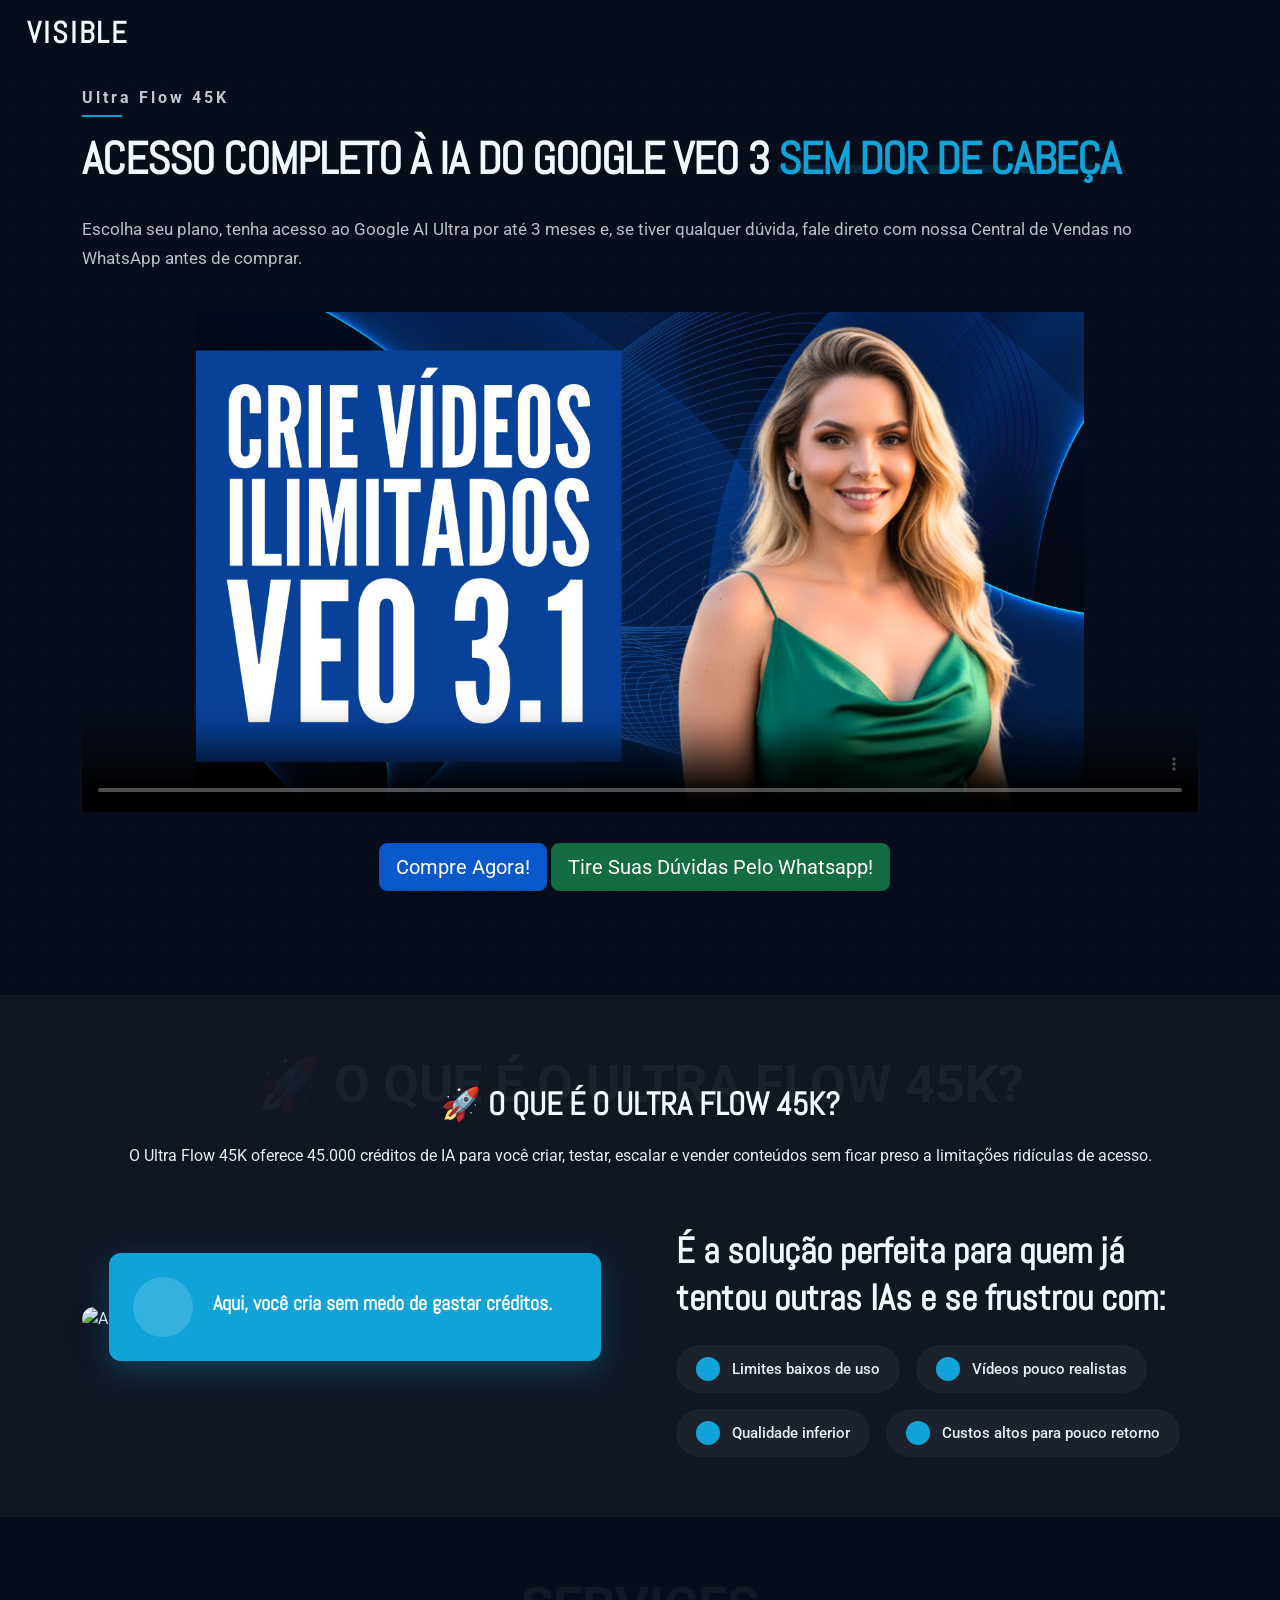
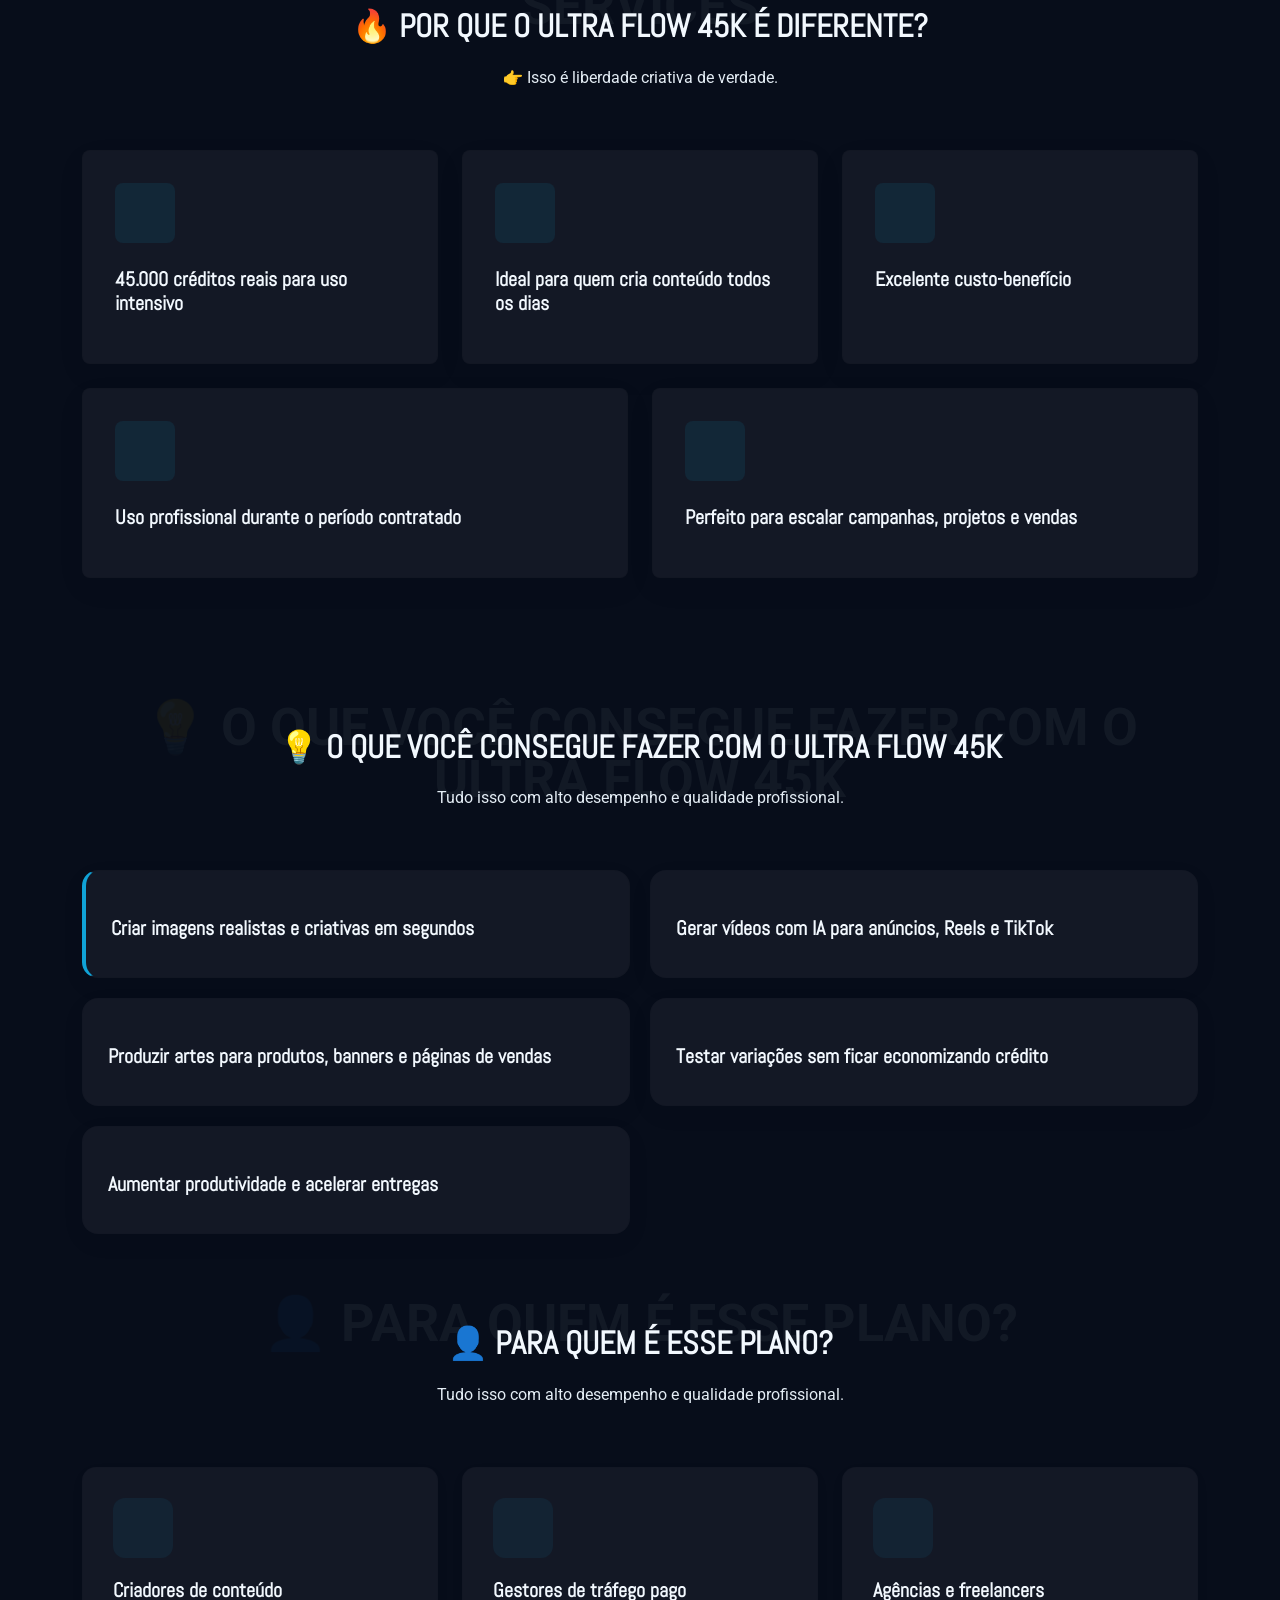
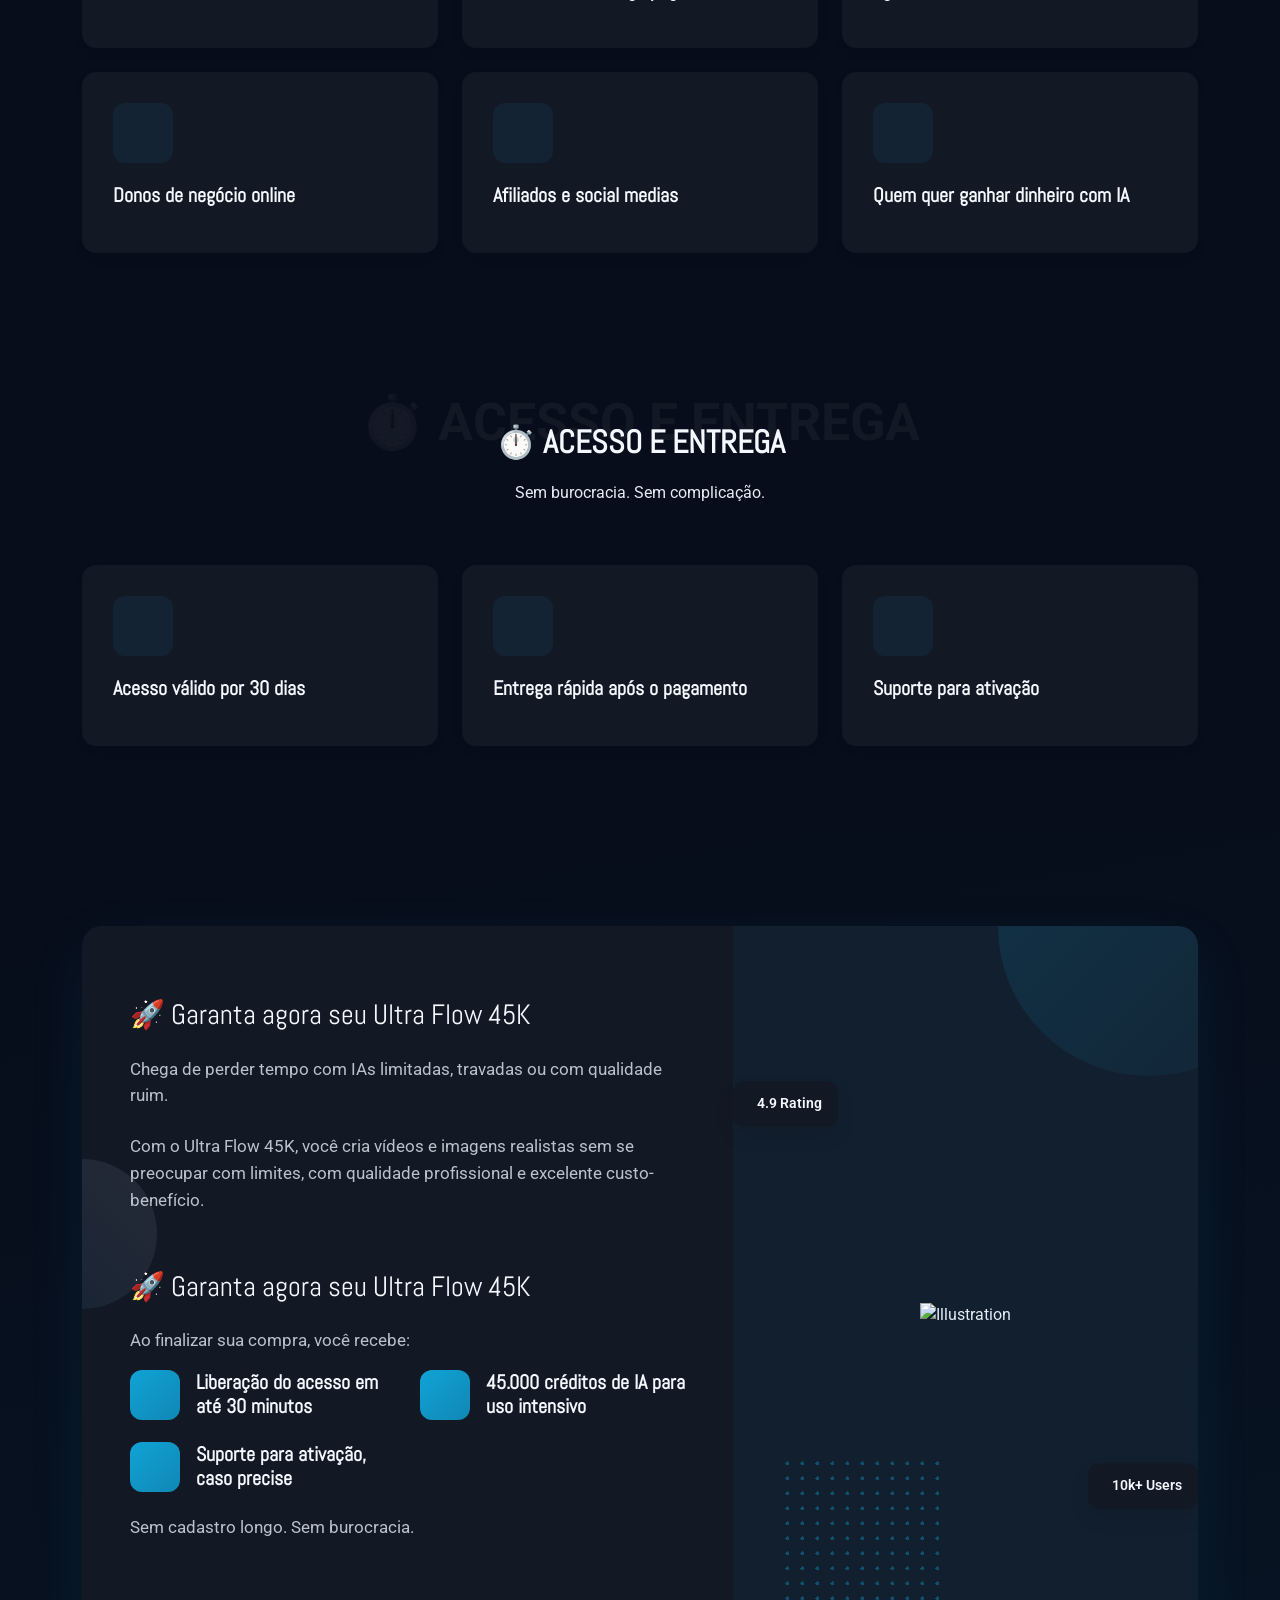
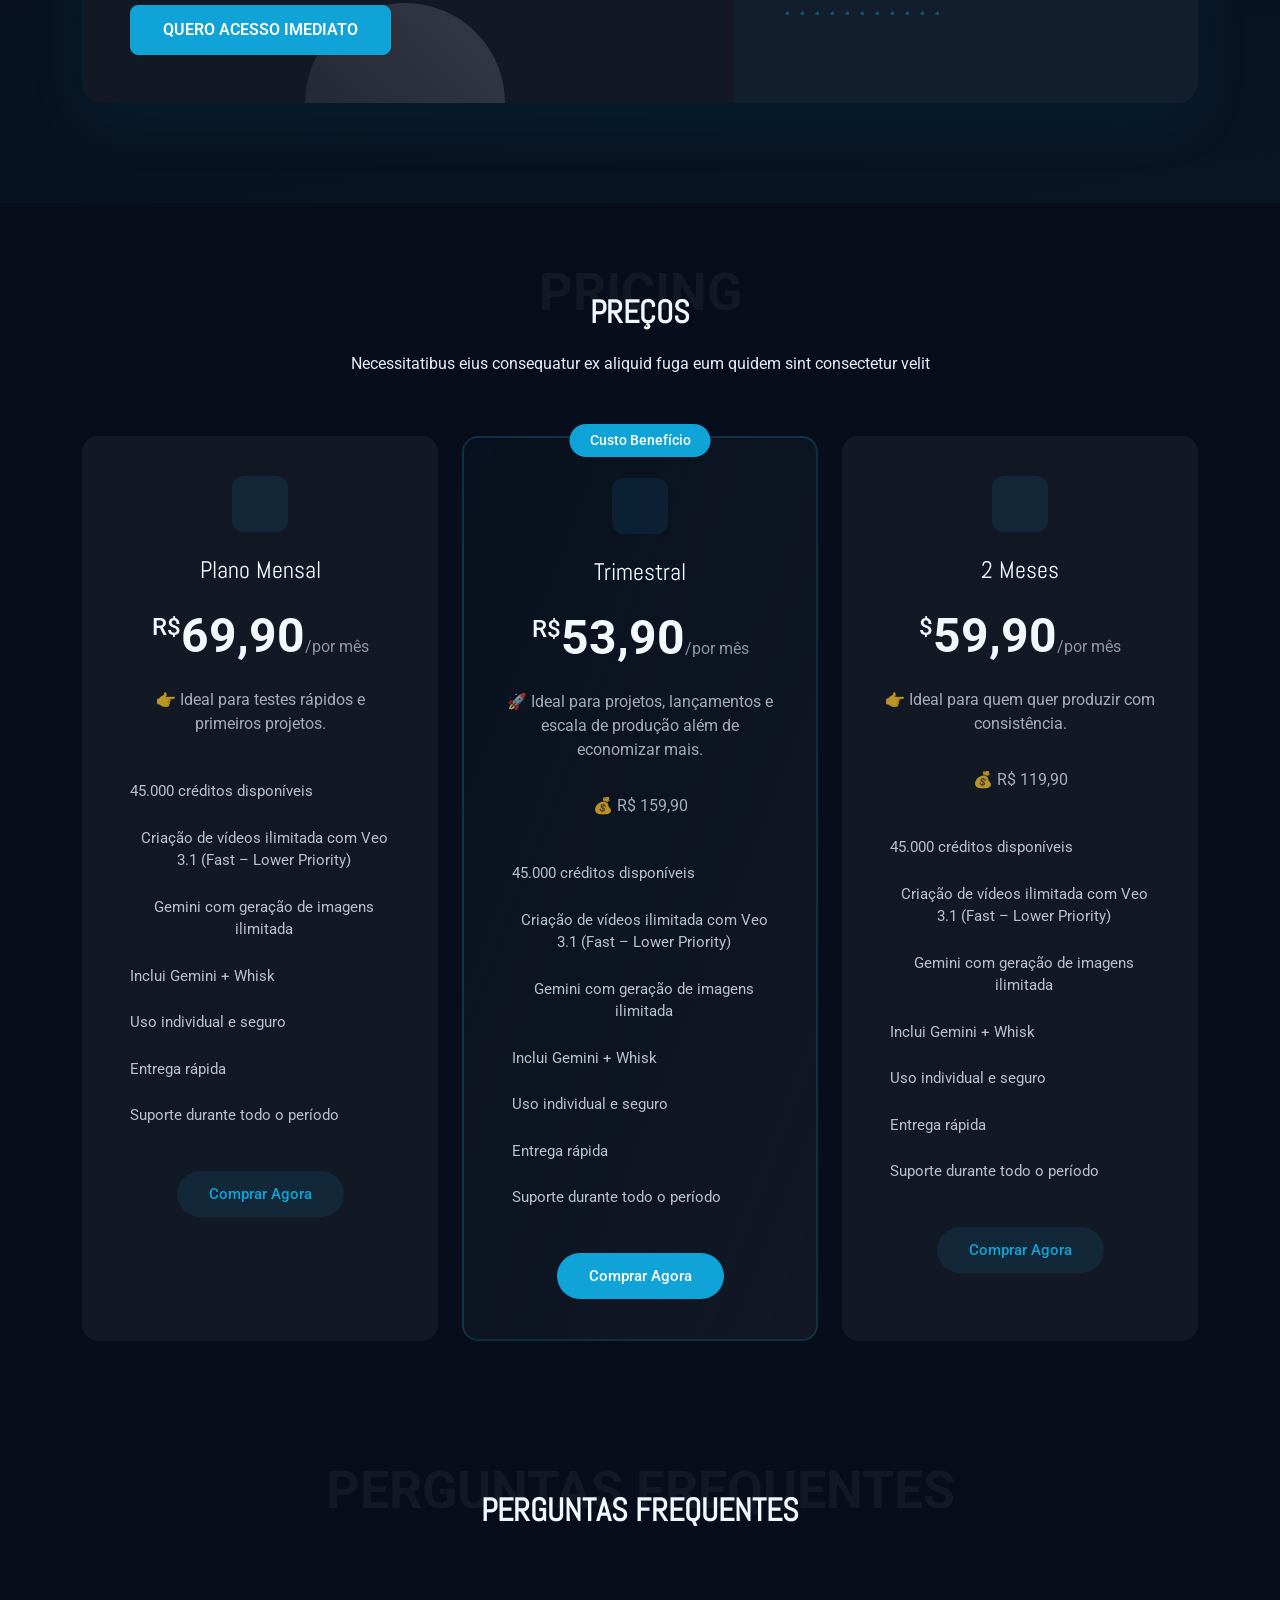
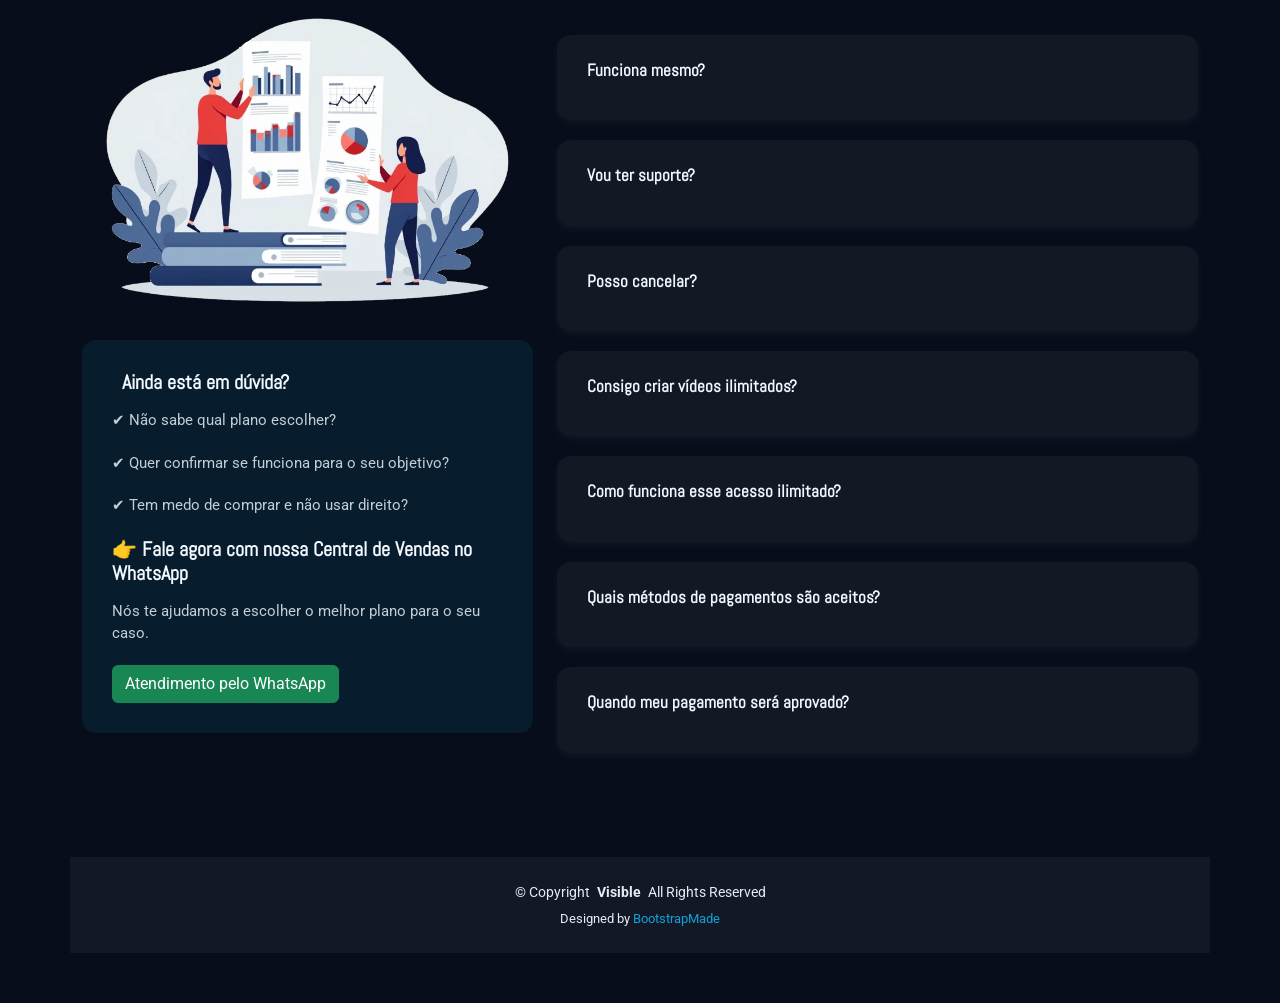
==== index.html @ 2a58ae70 "Correção Tamanho Video" ====
<!DOCTYPE html>
<html lang="en">

<head>
  <meta charset="utf-8">
  <meta content="width=device-width, initial-scale=1.0" name="viewport">
  <title>Index - Visible Bootstrap Template</title>
  <meta name="description" content="">
  <meta name="keywords" content="">

  <!-- Favicons -->
  <link href="assets/img/favicon.png" rel="icon">
  <link href="assets/img/apple-touch-icon.png" rel="apple-touch-icon">

  <!-- Fonts -->
  <link href="https://fonts.googleapis.com" rel="preconnect">
  <link href="https://fonts.gstatic.com" rel="preconnect" crossorigin>
  <link href="https://fonts.googleapis.com/css2?family=Roboto:ital,wght@0,100;0,300;0,400;0,500;0,700;0,900;1,100;1,300;1,400;1,500;1,700;1,900&family=Mukta:wght@200;300;400;500;600;700;800&family=Abel:wght@400&display=swap" rel="stylesheet">

  <!-- Vendor CSS Files -->
  <link href="assets/vendor/bootstrap/css/bootstrap.min.css" rel="stylesheet">
  <link href="assets/vendor/bootstrap-icons/bootstrap-icons.css" rel="stylesheet">
  <link href="assets/vendor/aos/aos.css" rel="stylesheet">
  <link href="assets/vendor/swiper/swiper-bundle.min.css" rel="stylesheet">
  <link href="assets/vendor/glightbox/css/glightbox.min.css" rel="stylesheet">

  <!-- Main CSS File -->
  <link href="assets/css/main.css" rel="stylesheet">

  <!-- =======================================================
  * Template Name: Visible
  * Template URL: https://bootstrapmade.com/visible-bootstrap-agency-template/
  * Updated: May 22 2025 with Bootstrap v5.3.6
  * Author: BootstrapMade.com
  * License: https://bootstrapmade.com/license/
  ======================================================== -->
</head>

<body class="index-page">

  <header id="header" class="header d-flex align-items-center position-relative">
    <div class="container-fluid position-relative d-flex align-items-center justify-content-between">

      <a href="index.html" class="logo d-flex align-items-center">
        <!-- Uncomment the line below if you also wish to use an image logo -->
        <!-- <img src="assets/img/logo.webp" alt=""> -->
        <h1 class="sitename">Visible</h1>
      </a>

      <nav id="navmenu" class="navmenu">
        <ul>
          <li><a href="#hero" class="active">Home</a></li>
          <li><a href="#about">About</a></li>
          <li><a href="#services">Services</a></li>
          <li><a href="#portfolio">Portfolio</a></li>
          <li><a href="#team">Team</a></li>
          <li class="dropdown"><a href="#"><span>Dropdown</span> <i class="bi bi-chevron-down toggle-dropdown"></i></a>
            <ul>
              <li><a href="#">Dropdown 1</a></li>
              <li class="dropdown"><a href="#"><span>Deep Dropdown</span> <i class="bi bi-chevron-down toggle-dropdown"></i></a>
                <ul>
                  <li><a href="#">Deep Dropdown 1</a></li>
                  <li><a href="#">Deep Dropdown 2</a></li>
                  <li><a href="#">Deep Dropdown 3</a></li>
                  <li><a href="#">Deep Dropdown 4</a></li>
                  <li><a href="#">Deep Dropdown 5</a></li>
                </ul>
              </li>
              <li><a href="#">Dropdown 2</a></li>
              <li><a href="#">Dropdown 3</a></li>
              <li><a href="#">Dropdown 4</a></li>
            </ul>
          </li>
          <li><a href="#contact">Contact</a></li>
        </ul>
        <i class="mobile-nav-toggle d-xl-none bi bi-list"></i>
      </nav>

    </div>
  </header>

  <main class="main">

    <!-- Hero Section -->
    <section id="hero" class="hero section">
      <div class="container">
        <div class="row align-items-center justify-content-center">
          <div class="col-lg-12 hero-content" data-aos="fade-up" data-aos-delay="100">
            <div class="subtitle">
              <span>Ultra Flow 45K</span>
            </div>

            <h1 class="title">
              ACESSO COMPLETO À IA DO GOOGLE VEO 3 <span class="highlight">SEM DOR DE CABEÇA</span>
            </h1>

            <div class="description">
              <p>Escolha seu plano, tenha acesso ao Google AI Ultra por até 3 meses e, se tiver qualquer dúvida, fale direto com nossa Central de Vendas no WhatsApp antes de comprar.</p>
            </div>

          </div>

          <div class="col-lg-12 hero-visual" data-aos="fade-up" data-aos-delay="200">
              <video width="100%" height="500" poster="../assets/videos/CRIE VÍDEOS ILIMITADOs VEO 3.1.jpg" controls>
                <source src="../assets/videos/crie-videos-limitados-veo-google.mp4" type="video/mp4">
                Your browser does not support the video tag.
              </video>
          </div>
            <div class="col-lg-6 p-4 hero-visual" data-aos="fade-up" data-aos-delay="200">

              <a href="#pricing" class="btn btn-primary btn-lg active" role="button" aria-pressed="true">Compre Agora!</a>
              <a href="https://wa.link/bx02di" class="btn btn-success btn-lg active" role="button" aria-pressed="true">Tire Suas Dúvidas Pelo Whatsapp!</a>

            </div>
        </div>
      </div>

    </section><!-- /Hero Section -->

    <!-- About Section -->
    <section id="about" class="about section light-background">

      <!-- Section Title -->
      <div class="container section-title" data-aos="fade-up">
        <span class="description-title">🚀 O que é o Ultra Flow 45K?</span>
        <h2>🚀 O que é o Ultra Flow 45K?</h2>
        <p>O Ultra Flow 45K oferece 45.000 créditos de IA para você criar, testar, escalar e vender conteúdos sem ficar preso a limitações ridículas de acesso.</p>
      </div><!-- End Section Title -->

      <div class="container" data-aos="fade-up" data-aos-delay="100">

        <div class="row align-items-center gy-5">
          <div class="col-lg-6" data-aos="fade-up" data-aos-delay="100">
            <div class="about-image-wrapper position-relative">
              <img src="assets/img/about/about-8.webp" alt="About Us" class="img-fluid rounded-4">
              <div class="mission-card">
                <div class="mission-icon">
                  <i class="bi bi-lightbulb"></i>
                </div>
                <div class="mission-content">
                  <h4>Aqui, você cria sem medo de gastar créditos.</h4>
                </div>
              </div>
            </div>
          </div>

          <div class="col-lg-6" data-aos="fade-up" data-aos-delay="200">
            <div class="about-content ps-lg-4">
              <h2 class="mb-4" data-aos="fade-up" data-aos-delay="200">É a solução perfeita para quem já tentou outras IAs e se frustrou com:</h2>

              <div class="values-list" data-aos="fade-up" data-aos-delay="500">
                <div class="value-item">
                  <div class="value-icon"><i class="bi bi-check2"></i></div>
                  <span class="value-text">Limites baixos de uso</span>
                </div>
                <div class="value-item">
                  <div class="value-icon"><i class="bi bi-check2"></i></div>
                  <span class="value-text">Vídeos pouco realistas</span>
                </div>
                <div class="value-item">
                  <div class="value-icon"><i class="bi bi-check2"></i></div>
                  <span class="value-text">Qualidade inferior</span>
                </div>
                <div class="value-item">
                  <div class="value-icon"><i class="bi bi-check2"></i></div>
                  <span class="value-text">Custos altos para pouco retorno</span>
                </div>
              </div>
            </div>
          </div>
        </div>

      </div>

    </section><!-- /About Section -->


    <!-- Services Section -->
    <section id="services" class="services section">

      <!-- Section Title -->
      <div class="container section-title" data-aos="fade-up">
        <span class="description-title">Services</span>
        <h2>🔥 Por que o Ultra Flow 45K é diferente?</h2>
        <p>👉 Isso é liberdade criativa de verdade.</p>
      </div><!-- End Section Title -->

      <div class="container" data-aos="fade-up" data-aos-delay="100">

        <div class="row g-4">
          <div class="col-lg-4 col-md-6" data-aos="fade-up" data-aos-delay="100">
            <div class="service-card">
              <div class="service-card-inner">
                <div class="service-icon">
                  <i class="bi bi-lightbulb"></i>
                </div>
                <h3>45.000 créditos reais para uso intensivo</h3>
              </div>
            </div>
          </div>

          <div class="col-lg-4 col-md-6" data-aos="fade-up" data-aos-delay="200">
            <div class="service-card">
              <div class="service-card-inner">
                <div class="service-icon">
                  <i class="bi bi-bar-chart"></i>
                </div>
                <h3>Ideal para quem cria conteúdo todos os dias</h3>
              </div>
            </div>
          </div>

          <div class="col-lg-4 col-md-6" data-aos="fade-up" data-aos-delay="300">
            <div class="service-card">
              <div class="service-card-inner">
                <div class="service-icon">
                  <i class="bi bi-people"></i>
                </div>
                <h3>Excelente custo-benefício</h3>
              </div>
            </div>
          </div>

          <div class="col-lg-6 col-md-6" data-aos="fade-up" data-aos-delay="400">
            <div class="service-card">
              <div class="service-card-inner">
                <div class="service-icon">
                  <i class="bi bi-graph-up-arrow"></i>
                </div>
                <h3>Uso profissional durante o período contratado</h3>
              </div>
            </div>
          </div>

          <div class="col-lg-6 col-md-6" data-aos="fade-up" data-aos-delay="400">
            <div class="service-card">
              <div class="service-card-inner">
                <div class="service-icon">
                  <i class="bi bi-graph-up-arrow"></i>
                </div>
                <h3>Perfeito para escalar campanhas, projetos e vendas</h3>
              </div>
            </div>
          </div>

        </div>
      </div>

    </section><!-- /Services Section -->

    <!-- Features Section -->
    <section id="features" class="features section">

      <!-- Section Title -->
      <div class="container section-title" data-aos="fade-up">
        <span class="description-title">💡 O que você consegue fazer com o Ultra Flow 45K</span>
        <h2>💡 O que você consegue fazer com o Ultra Flow 45K</h2>
        <p>Tudo isso com alto desempenho e qualidade profissional.</p>
      </div><!-- End Section Title -->

      <div class="container" data-aos="fade-up" data-aos-delay="100">

        <div class="features-overview">


          <div class="features-card-wrapper" data-aos="fade-left" data-aos-delay="300">
            <div class="features-row">
              <div class="feature-card feature-primary" data-aos="zoom-in" data-aos-delay="200">
                <div class="feature-icon">
                  <i class="bi bi-shield-lock"></i>
                </div>
                <div class="feature-details">
                  <h3>Criar imagens realistas e criativas em segundos</h3>
                </div>
              </div>

              <div class="feature-card" data-aos="zoom-in" data-aos-delay="300">
                <div class="feature-icon">
                  <i class="bi bi-cloud-arrow-up"></i>
                </div>
                <div class="feature-details">
                  <h3>Gerar vídeos com IA para anúncios, Reels e TikTok</h3>
                </div>
              </div>
            </div>

            <div class="features-row">
              <div class="feature-card" data-aos="zoom-in" data-aos-delay="400">
                <div class="feature-icon">
                  <i class="bi bi-database-check"></i>
                </div>
                <div class="feature-details">
                  <h3>Produzir artes para produtos, banners e páginas de vendas</h3>
                </div>
              </div>

              <div class="feature-card" data-aos="zoom-in" data-aos-delay="500">
                <div class="feature-icon">
                  <i class="bi bi-cpu"></i>
                </div>
                <div class="feature-details">
                  <h3>Testar variações sem ficar economizando crédito</h3>
                </div>
              </div>

              <div class="feature-card" data-aos="zoom-in" data-aos-delay="500">
                <div class="feature-icon">
                  <i class="bi bi-cpu"></i>
                </div>
                <div class="feature-details">
                  <h3>Aumentar produtividade e acelerar entregas</h3>
                </div>
              </div>              

            </div>
          </div>
        </div>

      <!-- Section Title -->
      <div class="container section-title" data-aos="fade-up">
        <span class="description-title">👤 Para quem é esse plano?</span>
        <h2>👤 Para quem é esse plano?</h2>
        <p>Tudo isso com alto desempenho e qualidade profissional.</p>
      </div><!-- End Section Title -->        

        <div class="additional-features" data-aos="fade-up" data-aos-delay="100">
          <div class="row gx-4 gy-4">
            <div class="col-lg-4 col-md-6" data-aos="fade-up" data-aos-delay="200">
              <div class="additional-feature-card">
                <div class="icon-container">
                  <i class="bi bi-gear-wide-connected"></i>
                </div>
                <h4>Criadores de conteúdo</h4>
              </div>
            </div>

            <div class="col-lg-4 col-md-6" data-aos="fade-up" data-aos-delay="300">
              <div class="additional-feature-card">
                <div class="icon-container">
                  <i class="bi bi-bar-chart-line"></i>
                </div>
                <h4>Gestores de tráfego pago</h4>
              </div>
            </div>

            <div class="col-lg-4 col-md-6" data-aos="fade-up" data-aos-delay="400">
              <div class="additional-feature-card">
                <div class="icon-container">
                  <i class="bi bi-graph-up-arrow"></i>
                </div>
                <h4>Agências e freelancers</h4>
              </div>
            </div>

            <div class="col-lg-4 col-md-6" data-aos="fade-up" data-aos-delay="400">
              <div class="additional-feature-card">
                <div class="icon-container">
                  <i class="bi bi-graph-up-arrow"></i>
                </div>
                <h4>Donos de negócio online</h4>
              </div>
            </div>

            <div class="col-lg-4 col-md-6" data-aos="fade-up" data-aos-delay="400">
              <div class="additional-feature-card">
                <div class="icon-container">
                  <i class="bi bi-graph-up-arrow"></i>
                </div>
                <h4>Afiliados e social medias</h4>
              </div>
            </div>

            <div class="col-lg-4 col-md-6" data-aos="fade-up" data-aos-delay="400">
              <div class="additional-feature-card">
                <div class="icon-container">
                  <i class="bi bi-graph-up-arrow"></i>
                </div>
                <h4>Quem quer ganhar dinheiro com IA</h4>
              </div>
            </div>            

          </div>
        </div>
      </div>

    </section><!-- /Features Section -->



    <!-- Features Section -->
    <section id="features" class="features section">

      <!-- Section Title -->
      <div class="container section-title" data-aos="fade-up">
        <span class="description-title">⏱️ Acesso e entrega</span>
        <h2>⏱️ Acesso e entrega</h2>
        <p>Sem burocracia. Sem complicação.</p>
      </div><!-- End Section Title -->

      <div class="container" data-aos="fade-up" data-aos-delay="100">
        <div class="additional-features" data-aos="fade-up" data-aos-delay="100">
          <div class="row gx-4 gy-4">
            <div class="col-lg-4 col-md-6" data-aos="fade-up" data-aos-delay="200">
              <div class="additional-feature-card">
                <div class="icon-container">
                  <i class="bi bi-gear-wide-connected"></i>
                </div>
                <h4>Acesso válido por 30 dias</h4>
              </div>
            </div>

            <div class="col-lg-4 col-md-6" data-aos="fade-up" data-aos-delay="300">
              <div class="additional-feature-card">
                <div class="icon-container">
                  <i class="bi bi-bar-chart-line"></i>
                </div>
                <h4>Entrega rápida após o pagamento</h4>
              </div>
            </div>

            <div class="col-lg-4 col-md-6" data-aos="fade-up" data-aos-delay="400">
              <div class="additional-feature-card">
                <div class="icon-container">
                  <i class="bi bi-graph-up-arrow"></i>
                </div>
                <h4>Suporte para ativação</h4>
              </div>
            </div>

          </div>
        </div>
      </div>

    </section><!-- /Features Section -->


    <!-- Call To Action Section -->
    <section id="call-to-action" class="call-to-action section">

      <div class="container" data-aos="fade-up" data-aos-delay="100">

        <div class="cta-wrapper">
          <div class="cta-shapes">
            <div class="shape shape-1"></div>
            <div class="shape shape-2"></div>
            <div class="shape shape-3"></div>
          </div>

          <div class="row g-0">
            <div class="col-lg-7">
              <div class="cta-content p-5" data-aos="fade-right" data-aos-delay="200">
                <h3 class="mt-4 mb-4">🚀 Garanta agora seu Ultra Flow 45K</h3>
                <p class="mb-4">Chega de perder tempo com IAs limitadas, travadas ou com qualidade ruim.</p>
                <p class="mb-4">Com o Ultra Flow 45K, você cria vídeos e imagens realistas sem se preocupar com limites, com qualidade profissional e excelente custo-benefício.</p>

                <div class="row benefits-row mb-5">
                  <h3 class="mt-4 mb-4">🚀 Garanta agora seu Ultra Flow 45K</h3>
                  <p clsss="mb-4">Ao finalizar sua compra, você recebe:</p>
                   <div class="col-md-6" data-aos="fade-up" data-aos-delay="400">
                    <div class="benefit-item">
                      <div class="icon-box">
                        <i class="bi bi-lightning-charge-fill"></i>
                      </div>
                      <div class="benefit-content">
                        <h5>Liberação do acesso em até 30 minutos</h5>
                      </div>
                    </div>
                  </div>
                  <div class="col-md-6" data-aos="fade-up" data-aos-delay="400">
                    <div class="benefit-item">
                      <div class="icon-box">
                        <i class="bi bi-lightning-charge-fill"></i>
                      </div>
                      <div class="benefit-content">
                        <h5>45.000 créditos de IA para uso intensivo</h5>
                      </div>
                    </div>
                  </div>
                  <div class="col-md-6" data-aos="fade-up" data-aos-delay="500">
                    <div class="benefit-item">
                      <div class="icon-box">
                        <i class="bi bi-shield-check"></i>
                      </div>
                      <div class="benefit-content">
                        <h5>Suporte para ativação, caso precise</h5>
                      </div>
                    </div>
                  </div>

                  <p clsss="mb-4">Sem cadastro longo. Sem burocracia.</p>

                </div>

                <div class="action-buttons">
                  <a href="#" class="btn btn-primary" data-aos="fade-up" data-aos-delay="600">QUERO ACESSO IMEDIATO</a>
                </div>
              </div>
            </div>

            <div class="col-lg-5">
              <div class="cta-image-container" data-aos="zoom-in" data-aos-delay="300">
                <img src="assets/img/illustration/illustration-3.webp" alt="Illustration" class="img-fluid main-image">
                <div class="floating-element element-1">
                  <i class="bi bi-star-fill"></i>
                  <span>4.9 Rating</span>
                </div>
                <div class="floating-element element-2">
                  <i class="bi bi-people-fill"></i>
                  <span>10k+ Users</span>
                </div>
                <div class="pattern-dots"></div>
              </div>
            </div>
          </div>
        </div>

      </div>

    </section><!-- /Call To Action Section -->

    <!-- Pricing Section -->
    <section id="pricing" class="pricing section">

      <!-- Section Title -->
      <div class="container section-title" data-aos="fade-up">
        <span class="description-title">Pricing</span>
        <h2>Preços</h2>
        <p>Necessitatibus eius consequatur ex aliquid fuga eum quidem sint consectetur velit</p>
      </div><!-- End Section Title -->

      <div class="container" data-aos="fade-up" data-aos-delay="100">

        <div class="row gy-4 justify-content-center">

          <!-- Basic Plan -->
          <div class="col-lg-4 col-md-6" data-aos="fade-up" data-aos-delay="100">
            <div class="pricing-item">
              <div class="pricing-icon">
                <i class="bi bi-star"></i>
              </div>
              <h3>Plano Mensal</h3>
              <div class="price">
                <span class="currency">R$</span>69,90<span class="period">/por mês</span>
              </div>
              <p class="description">👉 Ideal para testes rápidos e primeiros projetos.</p>
              <ul class="features-list">
                <li>
                  <i class="bi bi-check2"></i>
                  45.000 créditos disponíveis
                </li>
                <li>
                  <i class="bi bi-check2"></i>
                  Criação de vídeos ilimitada com Veo 3.1 (Fast – Lower Priority)
                </li>
                <li>
                  <i class="bi bi-check2"></i>
                  Gemini com geração de imagens ilimitada
                </li>
                <li>
                  <i class="bi bi-check2"></i>
                  Inclui Gemini + Whisk
                </li>
                <li>
                  <i class="bi bi-check2"></i>
                  Uso individual e seguro
                </li>
                <li>
                  <i class="bi bi-check2"></i>
                  Entrega rápida
                </li>
                <li>
                  <i class="bi bi-check2"></i>
                  Suporte durante todo o período
                </li>                                                    
              </ul>
              <a href="https://pay.cakto.com.br/sfomqaj_720525?affiliate=sKoZZksp" class="btn-pricing">Comprar Agora</a>
            </div>
          </div><!-- End Basic Plan -->

          <!-- Professional Plan -->
          <div class="col-lg-4 col-md-6" data-aos="fade-up" data-aos-delay="200">
            <div class="pricing-item featured">
              <div class="pricing-badge">Custo Benefício</div>
              <div class="pricing-icon">
                <i class="bi bi-stars"></i>
              </div>
              <h3>Trimestral</h3>
              <div class="price">
                <span class="currency">R$</span>53,90<span class="period">/por mês</span>
              </div>
              <p class="description">🚀 Ideal para projetos, lançamentos e escala de produção além de economizar mais.</p>
              <p class="description">💰 R$ 159,90</p>              
              <ul class="features-list">
                <li>
                  <i class="bi bi-check2"></i>
                  45.000 créditos disponíveis
                </li>
                <li>
                  <i class="bi bi-check2"></i>
                  Criação de vídeos ilimitada com Veo 3.1 (Fast – Lower Priority)
                </li>
                <li>
                  <i class="bi bi-check2"></i>
                  Gemini com geração de imagens ilimitada
                </li>
                <li>
                  <i class="bi bi-check2"></i>
                  Inclui Gemini + Whisk
                </li>
                <li>
                  <i class="bi bi-check2"></i>
                  Uso individual e seguro
                </li>
                <li>
                  <i class="bi bi-check2"></i>
                  Entrega rápida
                </li>
                <li>
                  <i class="bi bi-check2"></i>
                  Suporte durante todo o período
                </li>
              </ul>
              <a href="https://pay.cakto.com.br/mjhhcgo?affiliate=sKoZZksp" class="btn-pricing">Comprar Agora</a>
            </div>
          </div><!-- End Professional Plan -->

          <!-- Ultimate Plan -->
          <div class="col-lg-4 col-md-6" data-aos="fade-up" data-aos-delay="300">
            <div class="pricing-item">
              <div class="pricing-icon">
                <i class="bi bi-star-fill"></i>
              </div>
              <h3>2 Meses</h3>
              <div class="price">
                <span class="currency">$</span>59,90<span class="period">/por mês</span>
              </div>
              <p class="description">👉 Ideal para quem quer produzir com consistência.</p>
              <p class="description">💰 R$ 119,90</p>
              <ul class="features-list">
                <li>
                  <i class="bi bi-check2"></i>
                  45.000 créditos disponíveis
                </li>
                <li>
                  <i class="bi bi-check2"></i>
                  Criação de vídeos ilimitada com Veo 3.1 (Fast – Lower Priority)
                </li>
                <li>
                  <i class="bi bi-check2"></i>
                  Gemini com geração de imagens ilimitada
                </li>
                <li>
                  <i class="bi bi-check2"></i>
                  Inclui Gemini + Whisk
                </li>
                <li>
                  <i class="bi bi-check2"></i>
                  Uso individual e seguro
                </li>
                <li>
                  <i class="bi bi-check2"></i>
                  Entrega rápida
                </li>
                <li>
                  <i class="bi bi-check2"></i>
                  Suporte durante todo o período
                </li>
              </ul>
              <a href="https://pay.cakto.com.br/3aboida?affiliate=sKoZZksp" class="btn-pricing">Comprar Agora</a>
            </div>
          </div><!-- End Ultimate Plan -->

        </div>

      </div>

    </section><!-- /Pricing Section -->

    <!-- Faq Section -->
    <section id="faq" class="faq section">

      <!-- Section Title -->
      <div class="container section-title" data-aos="fade-up">
        <span class="description-title">Perguntas Frequentes</span>
        <h2>Perguntas Frequentes</h2>
      </div><!-- End Section Title -->

      <div class="container" data-aos="fade-up" data-aos-delay="100">

        <div class="row align-items-start gy-4">
          <div class="col-lg-5" data-aos="fade-up" data-aos-delay="200">
            <div class="faq-sidebar">
              <div class="faq-image">
                <img src="assets/img/illustration/illustration-5.webp" alt="FAQ Image" class="img-fluid" loading="lazy">
              </div>
              <div class="contact-box">
                <h3><i class="bi bi-headset"></i>Ainda está em dúvida?</h3>
                <p>✔ Não sabe qual plano escolher?</p>
                <p>✔ Quer confirmar se funciona para o seu objetivo?</p>
                <p>✔ Tem medo de comprar e não usar direito?</p>
                <h3>👉 Fale agora com nossa Central de Vendas no WhatsApp</h3>
                <p>Nós te ajudamos a escolher o melhor plano para o seu caso.</p>
                <a href="https://wa.link/bx02di" class="btn btn-success">Atendimento pelo WhatsApp</a>
              </div>
            </div>
          </div>

          <div class="col-lg-7">
            <div class="faq-tabs">
              <div class="tab-content" id="faqTabsContent-faq">
                <div class="tab-pane fade show active" id="general-faq-faq" role="tabpanel" aria-labelledby="general-tab-faq">
                  <div class="accordion" id="generalAccordion-faq">
                    <div class="faq-item" data-aos="fade-up" data-aos-delay="150">
                      <h3>Funciona mesmo?</h3>
                      <div class="faq-content">
                        <p>Sim. Você acessa ferramentas oficiais de IA do Google, prontas para uso profissional.</p>
                      </div>
                      <i class="bi bi-chevron-down faq-toggle"></i>
                    </div><!-- End FAQ Item-->

                    <div class="faq-item" data-aos="fade-up" data-aos-delay="200">
                      <h3>Vou ter suporte?</h3>
                      <div class="faq-content">
                        <p>Sim. Você conta com suporte durante todo o período do plano.</p>
                      </div>
                      <i class="bi bi-chevron-down faq-toggle"></i>
                    </div><!-- End FAQ Item-->

                    <div class="faq-item" data-aos="fade-up" data-aos-delay="250">
                      <h3>Posso cancelar?</h3>
                      <div class="faq-content">
                        <p>Você escolhe o plano, usa pelo período contratado e não há renovação automática surpresa.</p>
                      </div>
                      <i class="bi bi-chevron-down faq-toggle"></i>
                    </div><!-- End FAQ Item-->
                    <div class="faq-item" data-aos="fade-up" data-aos-delay="250">
                      <h3>Consigo criar vídeos ilimitados?</h3>
                      <div class="faq-content">
                        <p>Sim, você consegue criar vídeos ilimitados no Flow se utilizar no modo VEO 3.1 FAST(Lower Priority)</p>
                      </div>
                      <i class="bi bi-chevron-down faq-toggle"></i>
                    </div><!-- End FAQ Item-->
                    <div class="faq-item" data-aos="fade-up" data-aos-delay="250">
                      <h3>Como funciona esse acesso ilimitado?</h3>
                      <div class="faq-content">
                        <p>Após seu pagamento for confirmado pela Cakto, você receberá todas as instruções e será gerado um novo email para você.</p>
                      </div>
                      <i class="bi bi-chevron-down faq-toggle"></i>
                    </div><!-- End FAQ Item-->
                    <div class="faq-item" data-aos="fade-up" data-aos-delay="150">
                      <h3>Quais métodos de pagamentos são aceitos?</h3>
                      <div class="faq-content">
                        <p>Os meios de pagamentos aceitos dentro da Cakto é o pix, cartão de crédito e boleto.</p>
                      </div>
                      <i class="bi bi-chevron-down faq-toggle"></i>
                    </div><!-- End FAQ Item-->
                    <div class="faq-item" data-aos="fade-up" data-aos-delay="200">
                      <h3>Quando meu pagamento será aprovado?</h3>
                      <div class="faq-content">
                        <p>Pix e cartão de crédito geralmente são aprovados no mesmo instante que você realiza a compra, pagamento em boleto pode demorar até 2 dias úteis para ser aprovado.</p>
                      </div>
                      <i class="bi bi-chevron-down faq-toggle"></i>
                    </div><!-- End FAQ Item-->                                                            
                    
                  </div>
                </div>
              </div>
            </div>
          </div>
        </div>

      </div>

    </section><!-- /Faq Section -->

  </main>

  <footer id="footer" class="footer">

    <div class="container copyright text-center mt-4">
      <p>© <span>Copyright</span> <strong class="px-1 sitename">Visible</strong> <span>All Rights Reserved</span></p>
      <div class="credits">
        <!-- All the links in the footer should remain intact. -->
        <!-- You can delete the links only if you've purchased the pro version. -->
        <!-- Licensing information: https://bootstrapmade.com/license/ -->
        <!-- Purchase the pro version with working PHP/AJAX contact form: [buy-url] -->
        Designed by <a href="https://bootstrapmade.com/">BootstrapMade</a>
      </div>
    </div>

  </footer>

  <!-- Scroll Top -->
  <a href="#" id="scroll-top" class="scroll-top d-flex align-items-center justify-content-center"><i class="bi bi-arrow-up-short"></i></a>

  <!-- Preloader -->
  <div id="preloader"></div>

  <!-- Vendor JS Files -->
  <script src="assets/vendor/bootstrap/js/bootstrap.bundle.min.js"></script>
  <script src="assets/vendor/php-email-form/validate.js"></script>
  <script src="assets/vendor/aos/aos.js"></script>
  <script src="assets/vendor/purecounter/purecounter_vanilla.js"></script>
  <script src="assets/vendor/imagesloaded/imagesloaded.pkgd.min.js"></script>
  <script src="assets/vendor/isotope-layout/isotope.pkgd.min.js"></script>
  <script src="assets/vendor/swiper/swiper-bundle.min.js"></script>
  <script src="assets/vendor/glightbox/js/glightbox.min.js"></script>

  <!-- Main JS File -->
  <script src="assets/js/main.js"></script>

</body>

</html>
---- assets/css/main.css ----
/**
* Template Name: Visible
* Template URL: https://bootstrapmade.com/visible-bootstrap-agency-template/
* Updated: May 22 2025 with Bootstrap v5.3.6
* Author: BootstrapMade.com
* License: https://bootstrapmade.com/license/
*/

/*--------------------------------------------------------------
# Font & Color Variables
# Help: https://bootstrapmade.com/color-system/
--------------------------------------------------------------*/
/* Fonts */
:root {
  --default-font: "Roboto",  system-ui, -apple-system, "Segoe UI", Roboto, "Helvetica Neue", Arial, "Noto Sans", "Liberation Sans", sans-serif, "Apple Color Emoji", "Segoe UI Emoji", "Segoe UI Symbol", "Noto Color Emoji";
  --heading-font: "Abel",  sans-serif;
  --nav-font: "Mukta",  sans-serif;
}

/* Global Colors - The following color variables are used throughout the website. Updating them here will change the color scheme of the entire website */
:root { 
  --background-color: #070d1a; /* Background color for the entire website, including individual sections */
  --default-color: #e4edf5; /* Default color used for the majority of the text content across the entire website */
  --heading-color: #f2f8fe; /* Color for headings, subheadings and title throughout the website */
  --accent-color: #10a3d7; /* Accent color that represents your brand on the website. It's used for buttons, links, and other elements that need to stand out */
  --surface-color: #131825; /* The surface color is used as a background of boxed elements within sections, such as cards, icon boxes, or other elements that require a visual separation from the global background. */
  --contrast-color: #ffffff; /* Contrast color for text, ensuring readability against backgrounds of accent, heading, or default colors. */
}

/* Nav Menu Colors - The following color variables are used specifically for the navigation menu. They are separate from the global colors to allow for more customization options */
:root {
  --nav-color: #e4edf5;  /* The default color of the main navmenu links */
  --nav-hover-color: #10a3d7; /* Applied to main navmenu links when they are hovered over or active */
  --nav-mobile-background-color: rgba(22, 29, 44, 0.95); /* Used as the background color for mobile navigation menu */
  --nav-dropdown-background-color: rgba(23, 30, 47, 0.95); /* Used as the background color for dropdown items that appear when hovering over primary navigation items */
  --nav-dropdown-color: rgba(215, 226, 235, 0.645); /* Used for navigation links of the dropdown items in the navigation menu. */
  --nav-dropdown-hover-color: #ffffff; /* Similar to --nav-hover-color, this color is applied to dropdown navigation links when they are hovered over. */
}

/* Color Presets - These classes override global colors when applied to any section or element, providing reuse of the sam color scheme. */

.light-background {
  --background-color: #111623;
  --surface-color: #161c2a;
}

.dark-background {
  --background-color: #060606;
  --default-color: #ffffff;
  --heading-color: #ffffff;
  --surface-color: #252525;
  --contrast-color: #ffffff;
}

/* Smooth scroll */
:root {
  scroll-behavior: smooth;
}

/*--------------------------------------------------------------
# General Styling & Shared Classes
--------------------------------------------------------------*/
body {
  color: var(--default-color);
  background-color: var(--background-color);
  font-family: var(--default-font);
}

a {
  color: var(--accent-color);
  text-decoration: none;
  transition: 0.3s;
}

a:hover {
  color: color-mix(in srgb, var(--accent-color), transparent 25%);
  text-decoration: none;
}

h1,
h2,
h3,
h4,
h5,
h6 {
  color: var(--heading-color);
  font-family: var(--heading-font);
}

/* PHP Email Form Messages
------------------------------*/
.php-email-form .error-message {
  display: none;
  background: #df1529;
  color: #ffffff;
  text-align: left;
  padding: 15px;
  margin-bottom: 24px;
  font-weight: 600;
}

.php-email-form .sent-message {
  display: none;
  color: #ffffff;
  background: #059652;
  text-align: center;
  padding: 15px;
  margin-bottom: 24px;
  font-weight: 600;
}

.php-email-form .loading {
  display: none;
  background: var(--surface-color);
  text-align: center;
  padding: 15px;
  margin-bottom: 24px;
}

.php-email-form .loading:before {
  content: "";
  display: inline-block;
  border-radius: 50%;
  width: 24px;
  height: 24px;
  margin: 0 10px -6px 0;
  border: 3px solid var(--accent-color);
  border-top-color: var(--surface-color);
  animation: php-email-form-loading 1s linear infinite;
}

@keyframes php-email-form-loading {
  0% {
    transform: rotate(0deg);
  }

  100% {
    transform: rotate(360deg);
  }
}

/*--------------------------------------------------------------
# Global Header
--------------------------------------------------------------*/
.header {
  --background-color: rgba(255, 255, 255, 0);
  color: var(--default-color);
  background-color: var(--background-color);
  padding: 15px;
  transition: all 0.5s;
  z-index: 997;
}

.header .logo {
  line-height: 1;
}

.header .logo img {
  max-height: 32px;
  margin-right: 8px;
}

.header .logo h1 {
  font-size: 30px;
  margin: 0;
  font-weight: 700;
  letter-spacing: 2px;
  text-transform: uppercase;
  color: var(--heading-color);
}

.scrolled .header {
  box-shadow: 0px 0 18px rgba(0, 0, 0, 0.1);
}

/*--------------------------------------------------------------
# Navigation Menu
--------------------------------------------------------------*/
/* Navmenu */
.mobile-nav-toggle {
  color: var(--nav-color);
  position: fixed;
  top: 20px;
  right: 20px;
  font-size: 32px;
  line-height: 0;
  cursor: pointer;
  display: block !important;
  z-index: 998;
  transition: 0.3s;
}

.mobile-nav-toggle:hover {
  color: var(--nav-hover-color);
}

.navmenu {
  position: fixed;
  top: 0;
  bottom: 0;
  right: -300px;
  z-index: 997;
  transition: 0.3s;
  width: 300px;
  overflow: hidden;
}

.navmenu ul {
  display: block;
  list-style: none;
  padding: 20px 10px;
  margin: 0;
  overflow-y: auto;
  transition: 0.3s;
  z-index: 998;
}

.navmenu a,
.navmenu a:focus {
  color: var(--nav-dropdown-color);
  padding: 15px 20px;
  font-family: var(--nav-font);
  font-size: 17px;
  font-weight: 500;
  display: flex;
  align-items: center;
  justify-content: space-between;
  white-space: nowrap;
  transition: 0.3s;
}

.navmenu a i,
.navmenu a:focus i {
  font-size: 12px;
  line-height: 0;
  margin-left: 5px;
  width: 30px;
  height: 30px;
  display: flex;
  align-items: center;
  justify-content: center;
  border-radius: 50%;
  transition: 0.3s;
  background-color: color-mix(in srgb, var(--accent-color), transparent 90%);
}

.navmenu a i:hover,
.navmenu a:focus i:hover {
  background-color: var(--accent-color);
  color: var(--contrast-color);
}

.navmenu a:hover,
.navmenu .active,
.navmenu .active:focus {
  color: var(--nav-dropdown-hover-color);
}

.navmenu .active i,
.navmenu .active:focus i {
  background-color: var(--accent-color);
  color: var(--contrast-color);
  transform: rotate(180deg);
}

.navmenu .dropdown ul {
  position: static;
  display: none;
  z-index: 99;
  padding: 10px 0;
  margin: 10px 20px;
  box-shadow: none;
  transition: all 0.5s ease-in-out;
}

.navmenu .dropdown>.dropdown-active {
  display: block;
  background-color: var(--nav-dropdown-background-color);
  border: 1px solid color-mix(in srgb, var(--nav-dropdown-color), transparent 90%);
}

.mobile-nav-active .mobile-nav-toggle {
  right: 310px;
  font-size: 36px;
}

.mobile-nav-active .navmenu {
  position: fixed;
  overflow: hidden;
  top: 0;
  bottom: 0;
  right: 0;
  background-color: var(--nav-mobile-background-color);
  transition: 0.3s;
}

/*--------------------------------------------------------------
# Global Footer
--------------------------------------------------------------*/
.footer {
  color: var(--default-color);
  background-color: var(--background-color);
  font-size: 14px;
  padding-bottom: 50px;
  position: relative;
}

.footer .footer-top {
  padding-top: 50px;
  border-top: 1px solid color-mix(in srgb, var(--default-color), transparent 90%);
}

.footer .footer-about .logo {
  line-height: 1;
  margin-bottom: 25px;
}

.footer .footer-about .logo img {
  max-height: 40px;
  margin-right: 6px;
}

.footer .footer-about .logo span {
  color: var(--heading-color);
  font-size: 30px;
  font-weight: 700;
  letter-spacing: 1px;
  font-family: var(--heading-font);
}

.footer .footer-about p {
  font-size: 14px;
  font-family: var(--heading-font);
}

.footer .social-links a {
  display: flex;
  align-items: center;
  justify-content: center;
  width: 40px;
  height: 40px;
  border-radius: 50%;
  border: 1px solid color-mix(in srgb, var(--default-color), transparent 50%);
  font-size: 16px;
  color: color-mix(in srgb, var(--default-color), transparent 50%);
  margin-right: 10px;
  transition: 0.3s;
}

.footer .social-links a:hover {
  color: var(--accent-color);
  border-color: var(--accent-color);
}

.footer h4 {
  font-size: 16px;
  font-weight: bold;
  position: relative;
  padding-bottom: 12px;
}

.footer .footer-links {
  margin-bottom: 30px;
}

.footer .footer-links ul {
  list-style: none;
  padding: 0;
  margin: 0;
}

.footer .footer-links ul i {
  padding-right: 2px;
  font-size: 12px;
  line-height: 0;
}

.footer .footer-links ul li {
  padding: 10px 0;
  display: flex;
  align-items: center;
}

.footer .footer-links ul li:first-child {
  padding-top: 0;
}

.footer .footer-links ul a {
  color: color-mix(in srgb, var(--default-color), transparent 20%);
  display: inline-block;
  line-height: 1;
}

.footer .footer-links ul a:hover {
  color: var(--accent-color);
}

.footer .footer-contact p {
  margin-bottom: 5px;
}

.footer .copyright {
  padding-top: 25px;
  padding-bottom: 25px;
  background-color: color-mix(in srgb, var(--default-color), transparent 95%);
}

.footer .copyright p {
  margin-bottom: 0;
}

.footer .credits {
  margin-top: 6px;
  font-size: 13px;
}

/*--------------------------------------------------------------
# Preloader
--------------------------------------------------------------*/
#preloader {
  position: fixed;
  inset: 0;
  z-index: 999999;
  overflow: hidden;
  background: var(--background-color);
  transition: all 0.6s ease-out;
}

#preloader:before {
  content: "";
  position: fixed;
  top: calc(50% - 30px);
  left: calc(50% - 30px);
  border: 6px solid #ffffff;
  border-color: var(--accent-color) transparent var(--accent-color) transparent;
  border-radius: 50%;
  width: 60px;
  height: 60px;
  animation: animate-preloader 1.5s linear infinite;
}

@keyframes animate-preloader {
  0% {
    transform: rotate(0deg);
  }

  100% {
    transform: rotate(360deg);
  }
}

/*--------------------------------------------------------------
# Scroll Top Button
--------------------------------------------------------------*/
.scroll-top {
  position: fixed;
  visibility: hidden;
  opacity: 0;
  right: 15px;
  bottom: 15px;
  z-index: 99999;
  background-color: var(--accent-color);
  width: 40px;
  height: 40px;
  border-radius: 4px;
  transition: all 0.4s;
}

.scroll-top i {
  font-size: 24px;
  color: var(--contrast-color);
  line-height: 0;
}

.scroll-top:hover {
  background-color: color-mix(in srgb, var(--accent-color), transparent 20%);
  color: var(--contrast-color);
}

.scroll-top.active {
  visibility: visible;
  opacity: 1;
}

/*--------------------------------------------------------------
# Disable aos animation delay on mobile devices
--------------------------------------------------------------*/
@media screen and (max-width: 768px) {
  [data-aos-delay] {
    transition-delay: 0 !important;
  }
}

/*--------------------------------------------------------------
# Global Page Titles & Breadcrumbs
--------------------------------------------------------------*/
.page-title {
  color: var(--default-color);
  background-color: var(--background-color);
  position: relative;
}

.page-title .heading {
  padding: 80px 0;
  border-top: 1px solid color-mix(in srgb, var(--default-color), transparent 90%);
}

.page-title .heading h1 {
  font-size: 38px;
  font-weight: 700;
}

.page-title nav {
  background-color: color-mix(in srgb, var(--default-color), transparent 95%);
  padding: 20px 0;
}

.page-title nav ol {
  display: flex;
  flex-wrap: wrap;
  list-style: none;
  margin: 0;
  font-size: 16px;
  font-weight: 600;
}

.page-title nav ol li+li {
  padding-left: 10px;
}

.page-title nav ol li+li::before {
  content: "/";
  display: inline-block;
  padding-right: 10px;
  color: color-mix(in srgb, var(--default-color), transparent 70%);
}

/*--------------------------------------------------------------
# Global Sections
--------------------------------------------------------------*/
section,
.section {
  color: var(--default-color);
  background-color: var(--background-color);
  padding: 60px 0;
  scroll-margin-top: 0;
  overflow: clip;
}

@media (max-width: 1199px) {

  section,
  .section {
    scroll-margin-top: 0;
  }
}

/*--------------------------------------------------------------
# Global Section Titles
--------------------------------------------------------------*/
.section-title {
  text-align: center;
  padding: 30px 0;
  margin-bottom: 30px;
  position: relative;
}

.section-title h2 {
  font-size: 32px;
  font-weight: 700;
  text-transform: uppercase;
  margin-bottom: 20px;
  padding-bottom: 0;
  position: relative;
  z-index: 2;
}

.section-title span {
  position: absolute;
  top: 4px;
  color: color-mix(in srgb, var(--heading-color), transparent 95%);
  left: 0;
  right: 0;
  z-index: 1;
  font-weight: 700;
  font-size: 52px;
  text-transform: uppercase;
  line-height: 1;
}

.section-title p {
  margin-bottom: 0;
  position: relative;
  z-index: 2;
}

@media (max-width: 575px) {
  .section-title h2 {
    font-size: 28px;
    margin-bottom: 15px;
  }

  .section-title span {
    font-size: 38px;
  }
}

/*--------------------------------------------------------------
# Hero Section
--------------------------------------------------------------*/
.hero {
  padding-top: 20px;
  position: relative;
  min-height: 100vh;
  width: 100%;
  display: flex;
  align-items: center;
  overflow: hidden;
  padding-bottom: 80px;
}

.hero::before {
  content: "";
  position: absolute;
  top: 0;
  left: 0;
  right: 0;
  bottom: 0;
  background-image: radial-gradient(circle, color-mix(in srgb, var(--accent-color), transparent 90%) 1px, transparent 1px);
  background-size: 30px 30px;
  opacity: 0.5;
  z-index: 1;
}

.hero .container {
  position: relative;
  z-index: 2;
}

.hero .hero-content {
  padding-right: 2.5rem;
}

@media (max-width: 991px) {
  .hero .hero-content {
    padding-right: 0;
    margin-bottom: 4rem;
    text-align: center;
  }
}

.hero .hero-content .subtitle {
  margin-bottom: 1.5rem;
  position: relative;
  display: inline-block;
}

.hero .hero-content .subtitle span {
  font-size: 1rem;
  font-weight: 700;
  letter-spacing: 3px;
  padding-bottom: 10px;
  position: relative;
  color: color-mix(in srgb, var(--heading-color), transparent 20%);
}

.hero .hero-content .subtitle span::after {
  content: "";
  position: absolute;
  left: 0;
  bottom: 0;
  width: 40px;
  height: 2px;
  background-color: var(--accent-color);
}

@media (max-width: 991px) {
  .hero .hero-content .subtitle span::after {
    right: 0;
    margin: 0 auto;
  }
}

.hero .hero-content .title {
  font-size: 2.8rem;
  line-height: 1.1;
  font-weight: 800;
  margin-bottom: 2rem;
  letter-spacing: -1px;
  color: var(--heading-color);
}

.hero .hero-content .title .highlight {
  position: relative;
  display: inline-block;
  color: var(--accent-color);
}

.hero .hero-content .title .highlight::after {
  content: "";
  position: absolute;
  bottom: 10px;
  left: 0;
  width: 100%;
  height: 8px;
  background-color: color-mix(in srgb, var(--accent-color), transparent 85%);
  z-index: -1;
}

@media (max-width: 1200px) {
  .hero .hero-content .title {
    font-size: 2.3rem;
  }
}

@media (max-width: 991px) {
  .hero .hero-content .title {
    font-size: 1.9rem;
  }
}

@media (max-width: 767px) {
  .hero .hero-content .title {
    font-size: 1.3rem;
  }
}

@media (max-width: 480px) {
  .hero .hero-content .title {
    font-size: 0.9rem;
  }
}

.hero .hero-content .description {
  margin-bottom: 2.5rem;
}

.hero .hero-content .description p {
  font-size: 1.05rem;
  line-height: 1.7;
  color: color-mix(in srgb, var(--default-color), transparent 20%);
}

.hero .hero-content .hero-buttons {
  display: flex;
  gap: 1.25rem;
}

@media (max-width: 991px) {
  .hero .hero-content .hero-buttons {
    justify-content: center;
  }
}

@media (max-width: 480px) {
  .hero .hero-content .hero-buttons {
    flex-direction: column;
    gap: 1rem;
  }
}

.hero .hero-content .hero-buttons .primary-btn {
  display: inline-flex;
  align-items: center;
  justify-content: center;
  background-color: var(--accent-color);
  color: var(--contrast-color);
  padding: 1rem 2rem;
  border-radius: 50px;
  font-weight: 600;
  transition: all 0.3s ease;
}

.hero .hero-content .hero-buttons .primary-btn i {
  margin-left: 8px;
  font-size: 0.85rem;
  transition: transform 0.3s ease;
}

.hero .hero-content .hero-buttons .primary-btn:hover {
  background-color: color-mix(in srgb, var(--accent-color), transparent 20%);
  transform: translateY(-3px);
  box-shadow: 0 10px 20px color-mix(in srgb, var(--accent-color), transparent 80%);
}

.hero .hero-content .hero-buttons .primary-btn:hover i {
  transform: translateX(4px);
}

.hero .hero-content .hero-buttons .secondary-btn {
  display: inline-flex;
  align-items: center;
  justify-content: center;
  border: 1px solid color-mix(in srgb, var(--default-color), transparent 75%);
  background-color: transparent;
  color: var(--default-color);
  padding: 1rem 2rem;
  border-radius: 50px;
  font-weight: 600;
  transition: all 0.3s ease;
}

.hero .hero-content .hero-buttons .secondary-btn:hover {
  border-color: var(--default-color);
  transform: translateY(-3px);
}

.hero .hero-visual {
  position: relative;
}

.hero .hero-visual .image-wrapper {
  position: relative;
  border-radius: 20px;
  overflow: hidden;
  transform: perspective(1000px) rotateY(-5deg) rotateX(5deg);
  transition: transform 0.5s ease;
  box-shadow: 0 25px 50px -12px rgba(0, 0, 0, 0.25);
}

.hero .hero-visual .image-wrapper:hover {
  transform: perspective(1000px) rotateY(0deg) rotateX(0deg);
}

.hero .hero-visual .image-wrapper .main-image {
  width: 100%;
  height: auto;
  display: block;
}

.hero .hero-visual .image-wrapper .floating-element {
  position: absolute;
  width: 60px;
  height: 60px;
  display: flex;
  align-items: center;
  justify-content: center;
  border-radius: 50%;
  background-color: color-mix(in srgb, var(--surface-color), transparent 40%);
  backdrop-filter: blur(10px);
  box-shadow: 0 8px 32px rgba(0, 0, 0, 0.1);
  animation: float 6s ease-in-out infinite;
}

.hero .hero-visual .image-wrapper .floating-element i {
  font-size: 1.5rem;
  color: var(--accent-color);
}

.hero .hero-visual .image-wrapper .floating-element.top-left {
  top: -20px;
  left: -20px;
  animation-delay: 0.5s;
}

.hero .hero-visual .image-wrapper .floating-element.bottom-right {
  bottom: -20px;
  right: -20px;
  animation-delay: 1.5s;
}

.hero .hero-visual .image-wrapper .experience-badge {
  position: absolute;
  bottom: 30px;
  left: 30px;
  background-color: color-mix(in srgb, var(--surface-color), transparent 40%);
  backdrop-filter: blur(10px);
  border-radius: 10px;
  padding: 1rem;
  display: flex;
  flex-direction: column;
  box-shadow: 0 8px 32px rgba(0, 0, 0, 0.1);
  min-width: 140px;
}

.hero .hero-visual .image-wrapper .experience-badge .years {
  font-size: 2.2rem;
  font-weight: 800;
  color: var(--accent-color);
  line-height: 1;
}

.hero .hero-visual .image-wrapper .experience-badge .text {
  font-size: 0.85rem;
  color: var(--default-color);
  font-weight: 500;
}

.hero .hero-visual .client-counter {
  position: absolute;
  top: 30px;
  right: -30px;
  background-color: var(--surface-color);
  border-radius: 10px;
  padding: 1.25rem;
  box-shadow: 0 10px 30px rgba(0, 0, 0, 0.1);
  display: flex;
  flex-direction: column;
  align-items: flex-start;
  min-width: 160px;
}

@media (max-width: 991px) {
  .hero .hero-visual .client-counter {
    right: 0;
  }
}

@media (max-width: 767px) {
  .hero .hero-visual .client-counter {
    right: 20px;
  }
}

.hero .hero-visual .client-counter .counter-number span {
  font-size: 2rem;
  font-weight: 800;
  color: var(--heading-color);
}

.hero .hero-visual .client-counter .counter-text span {
  font-size: 0.9rem;
  color: color-mix(in srgb, var(--default-color), transparent 20%);
}

@keyframes float {
  0% {
    transform: translateY(0);
  }

  50% {
    transform: translateY(-15px);
  }

  100% {
    transform: translateY(0);
  }
}

/*--------------------------------------------------------------
# About Section
--------------------------------------------------------------*/
.about .about-image-wrapper {
  position: relative;
  margin-bottom: 3rem;
}

.about .about-image-wrapper img {
  box-shadow: 0 15px 30px rgba(0, 0, 0, 0.1);
}

.about .about-image-wrapper .mission-card {
  position: absolute;
  bottom: -30px;
  left: 0;
  right: 0;
  margin: 0 auto;
  width: 90%;
  background-color: var(--accent-color);
  padding: 1.5rem;
  border-radius: 12px;
  display: flex;
  align-items: center;
  gap: 1.25rem;
  box-shadow: 0 10px 30px color-mix(in srgb, var(--accent-color), transparent 70%);
}

.about .about-image-wrapper .mission-card .mission-icon {
  flex-shrink: 0;
  width: 60px;
  height: 60px;
  border-radius: 50%;
  background-color: color-mix(in srgb, var(--contrast-color), transparent 85%);
  display: flex;
  align-items: center;
  justify-content: center;
}

.about .about-image-wrapper .mission-card .mission-icon i {
  font-size: 1.75rem;
  color: var(--contrast-color);
}

.about .about-image-wrapper .mission-card .mission-content h4 {
  font-size: 1.25rem;
  color: var(--contrast-color);
  margin-bottom: 0.5rem;
  font-weight: 600;
}

.about .about-image-wrapper .mission-card .mission-content p {
  font-size: 0.95rem;
  color: var(--contrast-color);
  margin-bottom: 0;
}

.about .about-content .tag-badge {
  display: inline-block;
  background-color: color-mix(in srgb, var(--accent-color), transparent 85%);
  color: var(--accent-color);
  font-size: 0.75rem;
  font-weight: 600;
  padding: 0.5rem 1rem;
  border-radius: 6px;
  text-transform: uppercase;
  letter-spacing: 1px;
  margin-bottom: 1rem;
}

.about .about-content h2 {
  font-size: 2.25rem;
  font-weight: 700;
  margin-bottom: 1.5rem;
  line-height: 1.3;
}

@media (max-width: 991px) {
  .about .about-content h2 {
    font-size: 1.75rem;
  }
}

.about .about-content .about-info p {
  margin-bottom: 1rem;
  font-size: 1rem;
  line-height: 1.7;
}

.about .about-content .about-info p:last-child {
  margin-bottom: 0;
}

.about .about-content .values-title {
  font-size: 1.25rem;
  font-weight: 600;
  margin-top: 2rem;
}

.about .about-content .values-list {
  display: flex;
  flex-wrap: wrap;
  gap: 1rem;
}

.about .about-content .values-list .value-item {
  display: flex;
  align-items: center;
  gap: 0.75rem;
  background-color: color-mix(in srgb, var(--background-color), var(--default-color) 5%);
  padding: 0.75rem 1.25rem;
  border-radius: 50px;
  transition: all 0.3s ease;
}

.about .about-content .values-list .value-item:hover {
  transform: translateY(-3px);
  background-color: color-mix(in srgb, var(--accent-color), transparent 90%);
}

.about .about-content .values-list .value-item .value-icon {
  display: flex;
  align-items: center;
  justify-content: center;
  width: 24px;
  height: 24px;
  border-radius: 50%;
  background-color: var(--accent-color);
}

.about .about-content .values-list .value-item .value-icon i {
  color: var(--contrast-color);
  font-size: 14px;
}

.about .about-content .values-list .value-item .value-text {
  font-weight: 500;
  font-size: 0.95rem;
}

@media (max-width: 991px) {
  .about .about-content {
    margin-top: 3rem;
  }
}

/*--------------------------------------------------------------
# Stats Section
--------------------------------------------------------------*/
.stats .stats-wrapper {
  display: grid;
  grid-template-columns: repeat(4, 1fr);
  gap: 20px;
}

@media (max-width: 992px) {
  .stats .stats-wrapper {
    grid-template-columns: repeat(2, 1fr);
  }
}

@media (max-width: 576px) {
  .stats .stats-wrapper {
    grid-template-columns: 1fr;
  }
}

.stats .stats-item {
  background: linear-gradient(135deg, color-mix(in srgb, var(--surface-color), transparent 5%), var(--surface-color));
  border-radius: 15px;
  padding: 40px 20px;
  text-align: center;
  position: relative;
  transition: transform 0.3s ease, box-shadow 0.3s ease;
  box-shadow: 0 10px 30px rgba(0, 0, 0, 0.05);
  overflow: hidden;
}

.stats .stats-item:hover {
  transform: translateY(-10px);
  box-shadow: 0 15px 35px rgba(0, 0, 0, 0.1);
}

.stats .stats-item:hover .icon-wrapper {
  transform: scale(1.1);
}

.stats .stats-item:nth-child(1) .icon-wrapper {
  background-color: color-mix(in srgb, var(--accent-color), transparent 85%);
}

.stats .stats-item:nth-child(1) .icon-wrapper i {
  color: color-mix(in srgb, var(--accent-color), transparent 10%);
}

.stats .stats-item:nth-child(2) .icon-wrapper {
  background-color: color-mix(in srgb, #ff7e00, transparent 85%);
}

.stats .stats-item:nth-child(2) .icon-wrapper i {
  color: color-mix(in srgb, #ff7e00, transparent 10%);
}

.stats .stats-item:nth-child(3) .icon-wrapper {
  background-color: color-mix(in srgb, #00c875, transparent 85%);
}

.stats .stats-item:nth-child(3) .icon-wrapper i {
  color: color-mix(in srgb, #00c875, transparent 10%);
}

.stats .stats-item:nth-child(4) .icon-wrapper {
  background-color: color-mix(in srgb, #e83e8c, transparent 85%);
}

.stats .stats-item:nth-child(4) .icon-wrapper i {
  color: color-mix(in srgb, #e83e8c, transparent 10%);
}

.stats .stats-item .icon-wrapper {
  width: 80px;
  height: 80px;
  border-radius: 50%;
  display: flex;
  align-items: center;
  justify-content: center;
  margin: 0 auto 20px;
  transition: transform 0.3s ease;
}

.stats .stats-item .icon-wrapper i {
  font-size: 36px;
}

.stats .stats-item span {
  display: block;
  font-size: 48px;
  font-weight: 700;
  color: var(--heading-color);
  margin-bottom: 10px;
  line-height: 1;
  font-family: var(--heading-font);
}

.stats .stats-item p {
  color: var(--default-color);
  font-size: 18px;
  margin: 0;
  font-weight: 500;
  font-family: var(--heading-font);
  opacity: 0.8;
}

/*--------------------------------------------------------------
# Services Section
--------------------------------------------------------------*/
.services .services-header {
  margin-bottom: 4rem;
}

@media (max-width: 992px) {
  .services .services-header {
    margin-bottom: 3rem;
  }
}

.services .services-intro {
  padding-right: 2rem;
}

@media (max-width: 992px) {
  .services .services-intro {
    padding-right: 0;
    margin-bottom: 2.5rem;
  }
}

.services .services-intro .services-tag {
  display: inline-block;
  background-color: var(--accent-color);
  color: var(--contrast-color);
  font-size: 0.85rem;
  font-weight: 600;
  padding: 0.5rem 1.25rem;
  border-radius: 4px;
  margin-bottom: 1.5rem;
  text-transform: uppercase;
  letter-spacing: 1px;
}

.services .services-intro h2 {
  font-size: 2.5rem;
  font-weight: 700;
  margin-bottom: 1.5rem;
  line-height: 1.2;
  color: var(--heading-color);
}

@media (max-width: 768px) {
  .services .services-intro h2 {
    font-size: 2rem;
  }
}

.services .services-intro p {
  font-size: 1.1rem;
  line-height: 1.6;
  color: color-mix(in srgb, var(--default-color), transparent 20%);
}

.services .services-stats {
  display: flex;
  flex-direction: column;
  gap: 1.5rem;
}

.services .services-stats .stat-item {
  background: linear-gradient(135deg, var(--surface-color), color-mix(in srgb, var(--surface-color), var(--accent-color) 5%));
  border-radius: 8px;
  padding: 1.5rem;
  box-shadow: 0 10px 30px rgba(0, 0, 0, 0.05);
  border-left: 4px solid var(--accent-color);
}

.services .services-stats .stat-item .stat-number {
  display: block;
  font-size: 2.5rem;
  font-weight: 700;
  color: var(--heading-color);
  line-height: 1.1;
  margin-bottom: 0.5rem;
}

.services .services-stats .stat-item .stat-label {
  display: block;
  font-size: 0.95rem;
  color: color-mix(in srgb, var(--default-color), transparent 20%);
  font-weight: 500;
}

.services .service-card {
  height: 100%;
}

.services .service-card .service-card-inner {
  background-color: var(--surface-color);
  border-radius: 8px;
  padding: 2rem;
  height: 100%;
  transition: all 0.3s ease;
  position: relative;
  box-shadow: 0 10px 30px rgba(0, 0, 0, 0.05);
  border: 1px solid rgba(0, 0, 0, 0.05);
}

.services .service-card .service-card-inner:hover {
  transform: translateY(-10px);
  box-shadow: 0 15px 35px rgba(0, 0, 0, 0.1);
}

.services .service-card .service-card-inner:hover .service-icon {
  background-color: var(--accent-color);
  color: var(--contrast-color);
}

.services .service-card .service-card-inner .service-icon {
  width: 60px;
  height: 60px;
  background-color: color-mix(in srgb, var(--accent-color), transparent 90%);
  color: var(--accent-color);
  border-radius: 8px;
  display: flex;
  align-items: center;
  justify-content: center;
  font-size: 1.5rem;
  margin-bottom: 1.5rem;
  transition: all 0.3s ease;
}

.services .service-card .service-card-inner h3 {
  font-size: 1.25rem;
  font-weight: 700;
  margin-bottom: 1rem;
  color: var(--heading-color);
}

.services .service-card .service-card-inner p {
  color: color-mix(in srgb, var(--default-color), transparent 20%);
  margin-bottom: 0;
  font-size: 0.95rem;
  line-height: 1.6;
}

/*--------------------------------------------------------------
# Features Section
--------------------------------------------------------------*/
.features {
  padding-top: 60px;
  padding-bottom: 30px;
}

.features .features-overview {
  display: flex;
  margin-bottom: 60px;
  gap: 40px;
}

@media (max-width: 991px) {
  .features .features-overview {
    flex-direction: column;
  }
}

.features .features-overview .main-heading {
  flex: 1;
  padding-right: 20px;
}

.features .features-overview .main-heading h2 {
  font-size: 36px;
  font-weight: 700;
  margin-bottom: 20px;
  line-height: 1.2;
}

.features .features-overview .main-heading p {
  font-size: 17px;
  line-height: 1.7;
  color: color-mix(in srgb, var(--default-color), transparent 20%);
  margin-bottom: 30px;
}

.features .features-overview .main-heading .achievement-badges {
  display: flex;
  gap: 30px;
  margin-top: 40px;
}

@media (max-width: 576px) {
  .features .features-overview .main-heading .achievement-badges {
    flex-direction: column;
    gap: 20px;
  }
}

.features .features-overview .main-heading .achievement-badges .achievement {
  display: flex;
  align-items: center;
  gap: 15px;
}

.features .features-overview .main-heading .achievement-badges .achievement .achievement-icon {
  width: 50px;
  height: 50px;
  border-radius: 50%;
  background: color-mix(in srgb, var(--accent-color), transparent 90%);
  display: flex;
  align-items: center;
  justify-content: center;
}

.features .features-overview .main-heading .achievement-badges .achievement .achievement-icon i {
  font-size: 22px;
  color: var(--accent-color);
}

.features .features-overview .main-heading .achievement-badges .achievement .achievement-info {
  display: flex;
  flex-direction: column;
}

.features .features-overview .main-heading .achievement-badges .achievement .achievement-info .achievement-value {
  font-size: 24px;
  font-weight: 700;
  color: var(--heading-color);
  line-height: 1.2;
}

.features .features-overview .main-heading .achievement-badges .achievement .achievement-info .achievement-label {
  font-size: 14px;
  color: color-mix(in srgb, var(--default-color), transparent 25%);
}

.features .features-overview .features-card-wrapper {
  flex: 1.2;
  display: flex;
  flex-direction: column;
  gap: 20px;
}

.features .features-overview .features-card-wrapper .features-row {
  display: grid;
  grid-template-columns: repeat(2, 1fr);
  gap: 20px;
}

@media (max-width: 767px) {
  .features .features-overview .features-card-wrapper .features-row {
    grid-template-columns: 1fr;
  }
}

.features .features-overview .features-card-wrapper .feature-card {
  background-color: var(--surface-color);
  border-radius: 16px;
  box-shadow: 0 8px 25px rgba(0, 0, 0, 0.05);
  padding: 25px;
  transition: all 0.3s ease;
  border: 1px solid rgba(0, 0, 0, 0.04);
  height: 100%;
  position: relative;
  overflow: hidden;
}

.features .features-overview .features-card-wrapper .feature-card:hover {
  transform: translateY(-5px);
  box-shadow: 0 15px 35px rgba(0, 0, 0, 0.1);
}

.features .features-overview .features-card-wrapper .feature-card.feature-primary {
  border-left: 4px solid var(--accent-color);
}

.features .features-overview .features-card-wrapper .feature-card .feature-icon {
  margin-bottom: 20px;
}

.features .features-overview .features-card-wrapper .feature-card .feature-icon i {
  font-size: 32px;
  color: var(--accent-color);
}

.features .features-overview .features-card-wrapper .feature-card .feature-details h3 {
  font-size: 20px;
  font-weight: 600;
  margin-bottom: 12px;
}

.features .features-overview .features-card-wrapper .feature-card .feature-details p {
  font-size: 15px;
  line-height: 1.6;
  color: color-mix(in srgb, var(--default-color), transparent 20%);
  margin-bottom: 20px;
}

.features .features-overview .features-card-wrapper .feature-card .feature-details .feature-status {
  display: inline-flex;
  align-items: center;
  gap: 8px;
  font-size: 13px;
  font-weight: 500;
  padding: 6px 12px;
  border-radius: 20px;
}

.features .features-overview .features-card-wrapper .feature-card .feature-details .feature-status .status-indicator {
  width: 8px;
  height: 8px;
  border-radius: 50%;
  display: inline-block;
}

.features .features-overview .features-card-wrapper .feature-card .feature-details .feature-status.active {
  background-color: rgba(25, 135, 84, 0.1);
  color: #198754;
}

.features .features-overview .features-card-wrapper .feature-card .feature-details .feature-status.active .status-indicator {
  background-color: #198754;
}

.features .features-overview .features-card-wrapper .feature-card .feature-details .feature-status.pending {
  background-color: rgba(255, 159, 67, 0.1);
  color: #ff9f43;
}

.features .features-overview .features-card-wrapper .feature-card .feature-details .feature-status.pending .status-indicator {
  background-color: #ff9f43;
}

.features .features-overview .features-card-wrapper .feature-card .feature-details .feature-status.scheduled {
  background-color: rgba(108, 117, 125, 0.1);
  color: #6c757d;
}

.features .features-overview .features-card-wrapper .feature-card .feature-details .feature-status.scheduled .status-indicator {
  background-color: #6c757d;
}

.features .additional-features {
  margin-bottom: 50px;
}

.features .additional-features .additional-feature-card {
  background-color: var(--surface-color);
  border-radius: 14px;
  padding: 30px;
  height: 100%;
  transition: all 0.3s ease;
  box-shadow: 0 5px 15px rgba(0, 0, 0, 0.03);
  border: 1px solid rgba(0, 0, 0, 0.03);
  position: relative;
}

.features .additional-features .additional-feature-card:hover {
  transform: translateY(-5px);
  box-shadow: 0 10px 20px rgba(0, 0, 0, 0.08);
}

.features .additional-features .additional-feature-card .icon-container {
  width: 60px;
  height: 60px;
  border-radius: 12px;
  background-color: color-mix(in srgb, var(--accent-color), transparent 92%);
  display: flex;
  align-items: center;
  justify-content: center;
  margin-bottom: 20px;
}

.features .additional-features .additional-feature-card .icon-container i {
  font-size: 28px;
  color: var(--accent-color);
}

.features .additional-features .additional-feature-card h4 {
  font-size: 20px;
  font-weight: 600;
  margin-bottom: 15px;
}

.features .additional-features .additional-feature-card p {
  font-size: 15px;
  line-height: 1.6;
  color: color-mix(in srgb, var(--default-color), transparent 20%);
  margin-bottom: 30px;
}

.features .additional-features .additional-feature-card .feature-tag {
  position: absolute;
  bottom: 30px;
  left: 30px;
  display: inline-flex;
  align-items: center;
  gap: 5px;
  font-size: 13px;
  font-weight: 500;
  padding: 5px 12px;
  border-radius: 20px;
}

.features .additional-features .additional-feature-card .feature-tag i {
  font-size: 14px;
}

.features .additional-features .additional-feature-card .feature-tag.active {
  background-color: rgba(25, 135, 84, 0.1);
  color: #198754;
}

.features .additional-features .additional-feature-card .feature-tag.pending {
  background-color: rgba(255, 159, 67, 0.1);
  color: #ff9f43;
}

.features .additional-features .additional-feature-card .feature-tag.scheduled {
  background-color: rgba(108, 117, 125, 0.1);
  color: #6c757d;
}

@media (max-width: 991px) {
  .features .features-overview .main-heading h2 {
    font-size: 30px;
  }
}

@media (max-width: 767px) {
  .features .features-overview .main-heading h2 {
    font-size: 26px;
  }

  .features .features-overview .main-heading p {
    font-size: 16px;
  }
}

/*--------------------------------------------------------------
# Features Alt Section
--------------------------------------------------------------*/
.features-alt {
  padding-top: 30px;
  padding-bottom: 60px;
}

.features-alt .nav-tabs {
  border: none;
  background: color-mix(in srgb, var(--surface-color), transparent 50%);
  border-radius: 16px;
  backdrop-filter: blur(8px);
}

.features-alt .nav-tabs .nav-item {
  margin-bottom: 15px;
}

.features-alt .nav-tabs .nav-item:last-child {
  margin-bottom: 0;
}

.features-alt .nav-tabs .nav-link {
  padding: 20px;
  border: none;
  border-radius: 12px;
  background: var(--surface-color);
  transition: all 0.4s ease;
  position: relative;
  overflow: hidden;
  cursor: pointer;
}

.features-alt .nav-tabs .nav-link .d-flex {
  position: relative;
  z-index: 1;
}

.features-alt .nav-tabs .nav-link .icon-box {
  width: 50px;
  height: 50px;
  display: flex;
  align-items: center;
  justify-content: center;
  border-radius: 12px;
  background: color-mix(in srgb, var(--accent-color), transparent 92%);
  transition: all 0.4s ease;
}

.features-alt .nav-tabs .nav-link .icon-box i {
  font-size: 24px;
  color: var(--accent-color);
  transition: all 0.4s ease;
}

.features-alt .nav-tabs .nav-link h4 {
  font-size: 16px;
  font-weight: 600;
  margin: 0 0 5px 0;
  color: var(--heading-color);
  transition: all 0.4s ease;
}

.features-alt .nav-tabs .nav-link p {
  font-size: 14px;
  margin: 0;
  color: color-mix(in srgb, var(--default-color), transparent 40%);
  transition: all 0.4s ease;
}

.features-alt .nav-tabs .nav-link:hover {
  transform: translateY(-2px);
}

.features-alt .nav-tabs .nav-link:hover::before {
  opacity: 1;
}

.features-alt .nav-tabs .nav-link:hover .icon-box {
  background: var(--accent-color);
}

.features-alt .nav-tabs .nav-link:hover .icon-box i {
  color: var(--contrast-color);
}

.features-alt .nav-tabs .nav-link:hover h4 {
  color: var(--accent-color);
}

.features-alt .nav-tabs .nav-link:hover p {
  color: color-mix(in srgb, var(--default-color), transparent 20%);
}

.features-alt .nav-tabs .nav-link.active {
  background: var(--accent-color);
}

.features-alt .nav-tabs .nav-link.active::before {
  opacity: 0;
}

.features-alt .nav-tabs .nav-link.active .icon-box {
  background: color-mix(in srgb, var(--contrast-color), transparent 85%);
}

.features-alt .nav-tabs .nav-link.active .icon-box i {
  color: var(--contrast-color);
}

.features-alt .nav-tabs .nav-link.active h4 {
  color: var(--contrast-color);
}

.features-alt .nav-tabs .nav-link.active p {
  color: color-mix(in srgb, var(--contrast-color), transparent 20%);
}

.features-alt .tab-content .content-box {
  background: var(--surface-color);
  border-radius: 16px;
  padding: 40px;
  box-shadow: 0 8px 32px rgba(0, 0, 0, 0.05);
  transition: all 0.4s ease;
}

.features-alt .tab-content .content-box h3 {
  font-size: 28px;
  font-weight: 700;
  color: var(--heading-color);
  margin-bottom: 20px;
  position: relative;
  padding-bottom: 15px;
}

.features-alt .tab-content .content-box h3::after {
  content: "";
  position: absolute;
  bottom: 0;
  left: 0;
  width: 50px;
  height: 3px;
  background: var(--accent-color);
  border-radius: 3px;
}

.features-alt .tab-content .content-box p {
  color: color-mix(in srgb, var(--default-color), transparent 20%);
  margin-bottom: 20px;
  font-size: 16px;
  line-height: 1.6;
}

.features-alt .tab-content .content-box p.highlight {
  background: linear-gradient(135deg, color-mix(in srgb, var(--accent-color), transparent 92%), color-mix(in srgb, var(--accent-color), transparent 95%));
  padding: 20px;
  border-radius: 12px;
  position: relative;
}

.features-alt .tab-content .content-box .features-list {
  list-style: none;
  padding: 0;
  margin: 30px 0 0 0;
}

.features-alt .tab-content .content-box .features-list li {
  display: flex;
  align-items: center;
  margin-bottom: 15px;
  padding-left: 8px;
  transition: all 0.3s ease;
}

.features-alt .tab-content .content-box .features-list li:last-child {
  margin-bottom: 0;
}

.features-alt .tab-content .content-box .features-list li i {
  font-size: 20px;
  color: var(--accent-color);
  margin-right: 12px;
}

.features-alt .tab-content .content-box .features-list li span {
  color: color-mix(in srgb, var(--default-color), transparent 20%);
}

.features-alt .tab-content .content-box .features-list li:hover {
  transform: translateX(5px);
}

.features-alt .tab-content .content-box .features-list li:hover span {
  color: var(--default-color);
}

.features-alt .tab-content .content-box .image-box {
  position: relative;
  border-radius: 12px;
  overflow: hidden;
  box-shadow: 0 15px 35px rgba(0, 0, 0, 0.1);
}

.features-alt .tab-content .content-box .image-box img {
  transition: all 0.6s ease;
}

.features-alt .tab-content .content-box .image-box:hover img {
  transform: scale(1.05);
}

.features-alt .tab-content .content-box .image-box::after {
  content: "";
  position: absolute;
  top: 0;
  left: 0;
  width: 100%;
  height: 100%;
  background: linear-gradient(180deg, transparent 0%, rgba(0, 0, 0, 0.05) 100%);
  pointer-events: none;
}

.features-alt .tab-pane {
  transition: all 0.4s ease;
}

.features-alt .tab-pane.fade {
  transform: translateY(10px);
  opacity: 0;
}

.features-alt .tab-pane.show {
  transform: translateY(0);
  opacity: 1;
}

@media (max-width: 991px) {
  .features-alt .nav-tabs {
    margin-bottom: 30px;
  }

  .features-alt .nav-tabs .nav-link {
    padding: 15px;
  }

  .features-alt .nav-tabs .nav-link .icon-box {
    width: 40px;
    height: 40px;
  }

  .features-alt .nav-tabs .nav-link .icon-box i {
    font-size: 20px;
  }

  .features-alt .tab-content .content-box {
    padding: 30px;
  }

  .features-alt .tab-content .content-box h3 {
    font-size: 24px;
  }
}

@media (max-width: 767px) {
  .features-alt .nav-tabs .nav-item {
    margin-bottom: 10px;
  }

  .features-alt .nav-tabs .nav-link h4 {
    font-size: 15px;
  }

  .features-alt .nav-tabs .nav-link p {
    font-size: 13px;
  }

  .features-alt .tab-content .content-box {
    padding: 25px;
  }

  .features-alt .tab-content .content-box h3 {
    font-size: 22px;
  }

  .features-alt .tab-content .content-box p {
    font-size: 15px;
  }
}

/*--------------------------------------------------------------
# Call To Action Section
--------------------------------------------------------------*/
.call-to-action {
  position: relative;
  padding: 100px 0;
  background: linear-gradient(170deg, var(--background-color) 0%, color-mix(in srgb, var(--background-color), var(--accent-color) 5%) 100%);
}

.call-to-action .cta-wrapper {
  position: relative;
  border-radius: 20px;
  background-color: var(--surface-color);
  box-shadow: 0 20px 60px color-mix(in srgb, var(--accent-color), transparent 92%);
  overflow: hidden;
}

.call-to-action .cta-shapes {
  position: absolute;
  width: 100%;
  height: 100%;
  pointer-events: none;
  z-index: 1;
  overflow: hidden;
}

.call-to-action .cta-shapes .shape {
  position: absolute;
  border-radius: 50%;
}

.call-to-action .cta-shapes .shape.shape-1 {
  width: 300px;
  height: 300px;
  background: linear-gradient(135deg, color-mix(in srgb, var(--accent-color), transparent 85%) 0%, color-mix(in srgb, var(--accent-color), transparent 95%) 100%);
  top: -150px;
  right: -100px;
}

.call-to-action .cta-shapes .shape.shape-2 {
  width: 200px;
  height: 200px;
  background: linear-gradient(225deg, color-mix(in srgb, var(--heading-color), transparent 85%) 0%, color-mix(in srgb, var(--heading-color), transparent 95%) 100%);
  bottom: -100px;
  left: 20%;
}

.call-to-action .cta-shapes .shape.shape-3 {
  width: 150px;
  height: 150px;
  background: linear-gradient(45deg, color-mix(in srgb, var(--accent-color), transparent 92%) 0%, color-mix(in srgb, var(--heading-color), transparent 92%) 100%);
  top: 30%;
  left: -75px;
}

.call-to-action .cta-content {
  position: relative;
  z-index: 2;
}

.call-to-action .cta-content .badge-custom {
  display: inline-block;
  background-color: color-mix(in srgb, var(--accent-color), transparent 90%);
  color: var(--accent-color);
  padding: 0.6rem 1.2rem;
  border-radius: 30px;
  font-size: 0.85rem;
  font-weight: 600;
  letter-spacing: 0.5px;
  text-transform: uppercase;
}

.call-to-action .cta-content h2 {
  font-size: 2.5rem;
  font-weight: 700;
  color: var(--heading-color);
  line-height: 1.2;
}

.call-to-action .cta-content p {
  color: color-mix(in srgb, var(--default-color), transparent 20%);
  font-size: 1.05rem;
  line-height: 1.6;
}

.call-to-action .benefits-row {
  margin-top: 2rem;
}

.call-to-action .benefits-row .benefit-item {
  display: flex;
  align-items: flex-start;
  margin-bottom: 1rem;
}

.call-to-action .benefits-row .benefit-item .icon-box {
  width: 50px;
  height: 50px;
  min-width: 50px;
  background: linear-gradient(135deg, var(--accent-color) 0%, color-mix(in srgb, var(--accent-color), transparent 20%) 100%);
  color: var(--contrast-color);
  display: flex;
  align-items: center;
  justify-content: center;
  border-radius: 12px;
  margin-right: 1rem;
  font-size: 1.25rem;
}

.call-to-action .benefits-row .benefit-item .benefit-content h5 {
  margin-bottom: 0.5rem;
  font-weight: 600;
  color: var(--heading-color);
}

.call-to-action .benefits-row .benefit-item .benefit-content p {
  margin: 0;
  font-size: 0.9rem;
  color: color-mix(in srgb, var(--default-color), transparent 25%);
  line-height: 1.5;
}

.call-to-action .action-buttons {
  display: flex;
  flex-wrap: wrap;
  align-items: center;
  gap: 1rem;
}

.call-to-action .action-buttons .btn {
  padding: 0.75rem 2rem;
  font-weight: 600;
  border-radius: 8px;
  transition: all 0.3s ease;
  font-size: 1rem;
  box-shadow: none;
}

.call-to-action .action-buttons .btn.btn-primary {
  background-color: var(--accent-color);
  border-color: var(--accent-color);
  color: var(--contrast-color);
}

.call-to-action .action-buttons .btn.btn-primary:hover {
  background-color: color-mix(in srgb, var(--accent-color), black 10%);
  transform: translateY(-3px);
  box-shadow: 0 10px 20px color-mix(in srgb, var(--accent-color), transparent 80%);
}

.call-to-action .action-buttons .btn.btn-outline {
  background-color: transparent;
  border: 2px solid color-mix(in srgb, var(--accent-color), transparent 30%);
  color: var(--accent-color);
}

.call-to-action .action-buttons .btn.btn-outline:hover {
  background-color: color-mix(in srgb, var(--accent-color), transparent 90%);
  transform: translateY(-3px);
}

.call-to-action .action-buttons .guarantee-badge {
  display: flex;
  align-items: center;
  gap: 0.5rem;
  margin-left: 1rem;
  color: var(--heading-color);
  font-size: 0.9rem;
  font-weight: 500;
}

.call-to-action .action-buttons .guarantee-badge i {
  color: var(--accent-color);
  font-size: 1.25rem;
}

.call-to-action .cta-image-container {
  position: relative;
  height: 100%;
  background-color: color-mix(in srgb, var(--accent-color), transparent 95%);
  display: flex;
  align-items: center;
  justify-content: center;
  padding: 3rem;
  z-index: 2;
}

.call-to-action .cta-image-container .main-image {
  position: relative;
  z-index: 2;
  max-height: 400px;
  object-fit: contain;
}

.call-to-action .cta-image-container .floating-element {
  position: absolute;
  background-color: var(--surface-color);
  border-radius: 12px;
  padding: 0.75rem 1rem;
  display: flex;
  align-items: center;
  gap: 0.5rem;
  box-shadow: 0 10px 20px rgba(0, 0, 0, 0.08);
  z-index: 3;
}

.call-to-action .cta-image-container .floating-element i {
  color: var(--accent-color);
  font-size: 1.1rem;
}

.call-to-action .cta-image-container .floating-element span {
  font-weight: 600;
  font-size: 0.9rem;
  color: var(--heading-color);
}

.call-to-action .cta-image-container .floating-element.element-1 {
  top: 20%;
  left: 0;
  animation: float1 4s ease-in-out infinite;
}

.call-to-action .cta-image-container .floating-element.element-2 {
  bottom: 25%;
  right: 0;
  animation: float2 5s ease-in-out infinite;
}

.call-to-action .cta-image-container .pattern-dots {
  position: absolute;
  width: 170px;
  height: 170px;
  background-image: radial-gradient(color-mix(in srgb, var(--accent-color), transparent 40%) 2px, transparent 2px);
  background-size: 15px 15px;
  bottom: 10%;
  left: 10%;
  z-index: 1;
  border-radius: 20px;
  opacity: 0.6;
}

@keyframes float1 {

  0%,
  100% {
    transform: translateY(0);
  }

  50% {
    transform: translateY(-10px);
  }
}

@keyframes float2 {

  0%,
  100% {
    transform: translateY(0);
  }

  50% {
    transform: translateY(10px);
  }
}

@media (max-width: 991.98px) {
  .call-to-action {
    padding: 70px 0;
  }

  .call-to-action .row {
    flex-direction: column-reverse;
  }

  .call-to-action .cta-image-container {
    padding: 2rem;
    min-height: 350px;
  }

  .call-to-action .cta-image-container .floating-element.element-1 {
    top: 15%;
    left: 10%;
  }

  .call-to-action .cta-image-container .floating-element.element-2 {
    bottom: 15%;
    right: 10%;
  }

  .call-to-action .cta-content {
    padding: 2rem !important;
  }

  .call-to-action .cta-content h2 {
    font-size: 2rem;
  }

  .call-to-action .action-buttons {
    flex-direction: column;
    align-items: flex-start;
  }

  .call-to-action .action-buttons .btn {
    width: 100%;
  }

  .call-to-action .action-buttons .guarantee-badge {
    margin-left: 0;
    margin-top: 1rem;
  }
}

@media (max-width: 576px) {
  .call-to-action {
    padding: 50px 0;
  }

  .call-to-action .cta-content {
    padding: 1.5rem !important;
  }

  .call-to-action .cta-content h2 {
    font-size: 1.75rem;
  }

  .call-to-action .benefits-row .col-md-6 {
    margin-bottom: 1rem;
  }

  .call-to-action .cta-image-container {
    min-height: 300px;
  }

  .call-to-action .cta-image-container .floating-element {
    padding: 0.5rem 0.75rem;
  }

  .call-to-action .cta-image-container .floating-element span {
    font-size: 0.8rem;
  }

  .call-to-action .shape {
    transform: scale(0.7);
  }
}

/*--------------------------------------------------------------
# Portfolio Section
--------------------------------------------------------------*/
@media (max-width: 991px) {
  .portfolio .filter-sidebar {
    margin-bottom: 30px;
  }
}

.portfolio .filters-wrapper {
  background-color: color-mix(in srgb, var(--surface-color), var(--default-color) 3%);
  padding: 30px;
  border-radius: 10px;
  box-shadow: 0 5px 25px rgba(0, 0, 0, 0.05);
}

@media (max-width: 991px) {
  .portfolio .filters-wrapper {
    padding: 20px;
  }
}

.portfolio .portfolio-filters {
  padding: 0;
  margin: 0;
  list-style: none;
  display: flex;
  flex-direction: column;
  gap: 10px;
}

@media (max-width: 991px) {
  .portfolio .portfolio-filters {
    flex-direction: row;
    flex-wrap: wrap;
    justify-content: center;
  }
}

.portfolio .portfolio-filters li {
  cursor: pointer;
  padding: 12px 20px;
  font-size: 16px;
  font-weight: 500;
  line-height: 1;
  color: var(--default-color);
  transition: all 0.3s ease-in-out;
  border-radius: 6px;
  background: transparent;
  position: relative;
  border-left: 3px solid transparent;
}

@media (max-width: 991px) {
  .portfolio .portfolio-filters li {
    padding: 8px 16px;
    border: 1px solid color-mix(in srgb, var(--accent-color), transparent 80%);
    border-left-width: 3px;
  }
}

.portfolio .portfolio-filters li:hover {
  color: var(--accent-color);
  background-color: color-mix(in srgb, var(--accent-color), transparent 90%);
  border-left-color: color-mix(in srgb, var(--accent-color), transparent 50%);
}

.portfolio .portfolio-filters li.filter-active {
  color: var(--accent-color);
  background-color: color-mix(in srgb, var(--accent-color), transparent 90%);
  border-left-color: var(--accent-color);
  font-weight: 600;
}

.portfolio .portfolio-wrap {
  transition: 0.4s;
  position: relative;
  overflow: hidden;
  border-radius: 12px;
  box-shadow: 0 5px 20px rgba(0, 0, 0, 0.08);
  height: 100%;
}

.portfolio .portfolio-wrap img {
  transition: transform 0.6s cubic-bezier(0.215, 0.61, 0.355, 1);
  width: 100%;
  height: 350px;
  object-fit: cover;
}

.portfolio .portfolio-wrap .portfolio-info {
  position: absolute;
  bottom: 0;
  left: 0;
  right: 0;
  padding: 25px;
  background: linear-gradient(to top, rgba(0, 0, 0, 0.8) 0%, rgba(0, 0, 0, 0.4) 60%, rgba(0, 0, 0, 0) 100%);
  z-index: 3;
  transition: all 0.4s cubic-bezier(0.215, 0.61, 0.355, 1);
  transform: translateY(20px);
  opacity: 0;
}

.portfolio .portfolio-wrap .portfolio-info .content {
  transition: all 0.4s cubic-bezier(0.215, 0.61, 0.355, 1);
  transform: translateY(20px);
}

.portfolio .portfolio-wrap .portfolio-info .category {
  display: inline-block;
  color: var(--accent-color);
  font-size: 14px;
  font-weight: 500;
  text-transform: uppercase;
  letter-spacing: 1px;
  margin-bottom: 8px;
}

.portfolio .portfolio-wrap .portfolio-info h4 {
  font-size: 20px;
  color: var(--contrast-color);
  font-weight: 700;
  margin-bottom: 15px;
}

.portfolio .portfolio-wrap .portfolio-info .portfolio-links {
  display: flex;
  gap: 12px;
}

.portfolio .portfolio-wrap .portfolio-info .portfolio-links a {
  color: var(--contrast-color);
  width: 40px;
  height: 40px;
  display: flex;
  align-items: center;
  justify-content: center;
  background-color: color-mix(in srgb, var(--accent-color), transparent 30%);
  border-radius: 50%;
  font-size: 18px;
  transition: 0.3s;
}

.portfolio .portfolio-wrap .portfolio-info .portfolio-links a:hover {
  background-color: var(--accent-color);
  transform: translateY(-3px);
}

.portfolio .portfolio-wrap:hover {
  transform: translateY(-5px);
}

.portfolio .portfolio-wrap:hover img {
  transform: scale(1.08);
}

.portfolio .portfolio-wrap:hover .portfolio-info {
  transform: translateY(0);
  opacity: 1;
}

.portfolio .portfolio-wrap:hover .portfolio-info .content {
  transform: translateY(0);
}

/*--------------------------------------------------------------
# Pricing Section
--------------------------------------------------------------*/
.pricing .pricing-item {
  padding: 40px;
  background-color: var(--surface-color);
  border-radius: 16px;
  text-align: center;
  position: relative;
  height: 100%;
  transition: all 0.3s ease-in-out;
}

.pricing .pricing-item:hover {
  transform: translateY(-5px);
}

.pricing .pricing-item .pricing-icon {
  width: 56px;
  height: 56px;
  background-color: color-mix(in srgb, var(--accent-color), transparent 90%);
  border-radius: 12px;
  display: flex;
  align-items: center;
  justify-content: center;
  margin: 0 auto 24px;
}

.pricing .pricing-item .pricing-icon i {
  font-size: 24px;
  color: var(--accent-color);
}

.pricing .pricing-item h3 {
  font-size: 24px;
  margin-bottom: 16px;
}

.pricing .pricing-item .price {
  font-size: 48px;
  font-weight: 700;
  color: var(--heading-color);
  margin-bottom: 16px;
}

.pricing .pricing-item .price .currency {
  font-size: 24px;
  font-weight: 500;
  vertical-align: super;
}

.pricing .pricing-item .price .period {
  font-size: 16px;
  color: color-mix(in srgb, var(--default-color), transparent 40%);
  font-weight: 400;
}

.pricing .pricing-item .description {
  font-size: 16px;
  color: color-mix(in srgb, var(--default-color), transparent 30%);
  margin-bottom: 32px;
}

.pricing .pricing-item .features-list {
  list-style: none;
  padding: 0;
  margin: 0 0 32px;
}

.pricing .pricing-item .features-list li {
  padding: 12px 0;
  color: color-mix(in srgb, var(--default-color), transparent 20%);
  font-size: 15px;
  display: flex;
  align-items: center;
  justify-content: flex-start;
  gap: 8px;
}

.pricing .pricing-item .features-list li i {
  color: var(--accent-color);
  font-size: 18px;
}

.pricing .pricing-item .btn-pricing {
  display: inline-block;
  padding: 12px 32px;
  background-color: color-mix(in srgb, var(--accent-color), transparent 90%);
  color: var(--accent-color);
  border-radius: 50px;
  font-size: 15px;
  font-weight: 500;
  transition: all 0.3s ease;
}

.pricing .pricing-item .btn-pricing:hover {
  background-color: var(--accent-color);
  color: var(--contrast-color);
}

.pricing .pricing-item.featured {
  border: 2px solid color-mix(in srgb, var(--accent-color), transparent 80%);
  background: linear-gradient(to bottom right, color-mix(in srgb, var(--accent-color), transparent 97%), var(--surface-color));
}

.pricing .pricing-item.featured .pricing-badge {
  position: absolute;
  top: -14px;
  left: 50%;
  transform: translateX(-50%);
  background-color: var(--accent-color);
  color: var(--contrast-color);
  padding: 6px 20px;
  border-radius: 50px;
  font-size: 14px;
  font-weight: 500;
}

.pricing .pricing-item.featured .btn-pricing {
  background-color: var(--accent-color);
  color: var(--contrast-color);
}

.pricing .pricing-item.featured .btn-pricing:hover {
  background-color: color-mix(in srgb, var(--accent-color), transparent 20%);
}

@media (max-width: 768px) {
  .pricing .pricing-item {
    padding: 30px 20px;
  }

  .pricing .pricing-item .price {
    font-size: 40px;
  }

  .pricing .pricing-item .price .currency {
    font-size: 20px;
  }

  .pricing .pricing-item .price .period {
    font-size: 14px;
  }

  .pricing .pricing-item .features-list li {
    font-size: 14px;
  }

  .pricing .pricing-item .btn-pricing {
    padding: 10px 24px;
    font-size: 14px;
  }
}

/*--------------------------------------------------------------
# Faq Section
--------------------------------------------------------------*/
.faq .faq-sidebar {
  position: sticky;
  top: 100px;
}

.faq .faq-sidebar .faq-image {
  margin-bottom: 30px;
  border-radius: 14px;
  overflow: hidden;
}

.faq .faq-sidebar .faq-image img {
  transition: transform 0.5s ease;
}

.faq .faq-sidebar .faq-image img:hover {
  transform: scale(1.04);
}

.faq .faq-sidebar .contact-box {
  background-color: color-mix(in srgb, var(--accent-color), transparent 90%);
  border-radius: 14px;
  padding: 30px;
}

.faq .faq-sidebar .contact-box h3 {
  font-size: 20px;
  margin-bottom: 15px;
  font-weight: 600;
  display: flex;
  align-items: center;
  gap: 10px;
}

.faq .faq-sidebar .contact-box h3 i {
  font-size: 24px;
  color: var(--accent-color);
}

.faq .faq-sidebar .contact-box p {
  margin-bottom: 20px;
  font-size: 15px;
  color: color-mix(in srgb, var(--default-color), transparent 15%);
}

.faq .faq-sidebar .contact-box .btn-contact {
  display: inline-block;
  background-color: var(--accent-color);
  color: var(--contrast-color);
  padding: 10px 24px;
  border-radius: 50px;
  font-weight: 500;
  transition: all 0.3s ease;
}

.faq .faq-sidebar .contact-box .btn-contact:hover {
  background-color: color-mix(in srgb, var(--accent-color), transparent 20%);
  transform: translateY(-3px);
  box-shadow: 0 5px 15px color-mix(in srgb, var(--accent-color), transparent 70%);
}

.faq .faq-tabs .nav-pills {
  gap: 15px;
  border-bottom: 1px solid color-mix(in srgb, var(--default-color), transparent 90%);
  padding-bottom: 15px;
}

.faq .faq-tabs .nav-pills .nav-link {
  background: transparent;
  color: color-mix(in srgb, var(--default-color), transparent 30%);
  border-radius: 8px;
  font-size: 16px;
  font-weight: 500;
  padding: 10px 25px;
  transition: all 0.3s ease;
}

.faq .faq-tabs .nav-pills .nav-link.active {
  background-color: var(--accent-color);
  color: var(--contrast-color);
  box-shadow: 0 3px 10px color-mix(in srgb, var(--accent-color), transparent 70%);
}

.faq .faq-tabs .nav-pills .nav-link:hover:not(.active) {
  background-color: color-mix(in srgb, var(--default-color), transparent 95%);
  color: var(--default-color);
}

.faq .faq-tabs .tab-content {
  padding-top: 25px;
}

.faq .faq-item {
  position: relative;
  margin-bottom: 20px;
  background-color: var(--surface-color);
  border-radius: 14px;
  box-shadow: 0 3px 10px color-mix(in srgb, var(--default-color), transparent 95%);
  padding: 25px 30px;
  cursor: pointer;
  transition: all 0.3s ease;
}

.faq .faq-item:hover {
  transform: translateY(-3px);
  box-shadow: 0 8px 20px color-mix(in srgb, var(--default-color), transparent 92%);
}

.faq .faq-item h3 {
  font-size: 17px;
  font-weight: 600;
  padding-right: 35px;
  margin-bottom: 0;
  transition: color 0.3s ease;
}

.faq .faq-item .faq-content {
  display: grid;
  grid-template-rows: 0fr;
  transition: 0.3s ease-in-out;
  visibility: hidden;
  opacity: 0;
}

.faq .faq-item .faq-content p {
  margin-bottom: 0;
  padding-top: 15px;
  font-size: 15px;
  line-height: 1.6;
  overflow: hidden;
  color: color-mix(in srgb, var(--default-color), transparent 20%);
}

.faq .faq-item .faq-toggle {
  position: absolute;
  right: 25px;
  top: 25px;
  font-size: 18px;
  color: var(--accent-color);
  transition: transform 0.3s ease;
}

.faq .faq-item.faq-active {
  background-color: color-mix(in srgb, var(--surface-color), var(--accent-color) 3%);
}

.faq .faq-item.faq-active h3 {
  color: var(--accent-color);
}

.faq .faq-item.faq-active .faq-content {
  grid-template-rows: 1fr;
  visibility: visible;
  opacity: 1;
}

.faq .faq-item.faq-active .faq-toggle {
  transform: rotate(180deg);
}

@media (max-width: 991.98px) {
  .faq .faq-sidebar {
    position: relative;
    top: 0;
    margin-bottom: 40px;
  }

  .faq .faq-sidebar .contact-box {
    text-align: center;
  }

  .faq .faq-tabs .nav-pills {
    flex-wrap: wrap;
  }

  .faq .faq-tabs .nav-pills .nav-item {
    flex: 1 0 30%;
  }

  .faq .faq-tabs .nav-pills .nav-link {
    text-align: center;
  }
}

@media (max-width: 768px) {
  .faq .faq-tabs .nav-pills .nav-item {
    flex: 1 0 100%;
  }

  .faq .faq-item {
    padding: 20px;
  }

  .faq .faq-item h3 {
    font-size: 16px;
    line-height: 1.5;
  }

  .faq .faq-item .faq-toggle {
    right: 20px;
    top: 20px;
  }
}

/*--------------------------------------------------------------
# Team Section
--------------------------------------------------------------*/
.team .team-header {
  margin-bottom: 50px;
}

.team .team-header h2 {
  position: relative;
  font-size: 36px;
  font-weight: 700;
  margin-bottom: 20px;
  padding-bottom: 20px;
}

.team .team-header h2:before {
  content: "";
  position: absolute;
  width: 70px;
  height: 4px;
  background: var(--accent-color);
  bottom: 0;
  left: 0;
}

.team .team-header p {
  font-size: 17px;
  color: color-mix(in srgb, var(--default-color), transparent 25%);
  max-width: 600px;
}

@media (max-width: 991px) {
  .team .team-header {
    margin-bottom: 30px;
    text-align: center;
  }

  .team .team-header h2:before {
    left: 50%;
    transform: translateX(-50%);
  }

  .team .team-header p {
    margin: 0 auto;
  }

  .team .team-header .team-controls {
    margin-top: 30px;
    justify-content: center;
  }
}

.team .team-controls {
  display: flex;
  gap: 12px;
}

.team .team-controls .team-control-btn {
  width: 46px;
  height: 46px;
  display: flex;
  align-items: center;
  justify-content: center;
  background: transparent;
  border: 2px solid var(--accent-color);
  border-radius: 50%;
  color: var(--accent-color);
  font-size: 18px;
  cursor: pointer;
  transition: all 0.3s ease;
}

.team .team-controls .team-control-btn:hover {
  background: var(--accent-color);
  color: var(--contrast-color);
}

.team .team-slider {
  padding: 10px 5px 40px;
}

.team .team-slider .swiper-wrapper {
  height: auto !important;
}

.team .team-member {
  position: relative;
  border-radius: 10px;
  overflow: hidden;
  background: var(--surface-color);
  box-shadow: 0 5px 25px rgba(0, 0, 0, 0.08);
  transition: all 0.4s ease;
  height: 100%;
}

.team .team-member:hover {
  transform: translateY(-10px);
  box-shadow: 0 15px 35px rgba(0, 0, 0, 0.12);
}

.team .team-member:hover .member-image .member-social {
  opacity: 1;
  bottom: 20px;
}

.team .team-member:hover .member-image:before {
  opacity: 0.8;
}

.team .team-member .member-image {
  position: relative;
  overflow: hidden;
}

.team .team-member .member-image:before {
  content: "";
  position: absolute;
  bottom: 0;
  left: 0;
  width: 100%;
  height: 60%;
  background: linear-gradient(to top, rgba(0, 0, 0, 0.8) 0%, rgba(0, 0, 0, 0) 100%);
  opacity: 0;
  transition: all 0.4s ease;
  z-index: 1;
}

.team .team-member .member-image img {
  width: 100%;
  aspect-ratio: 1/1;
  object-fit: cover;
  transition: transform 0.6s ease;
}

.team .team-member .member-image .member-social {
  position: absolute;
  z-index: 2;
  display: flex;
  gap: 8px;
  justify-content: center;
  width: 100%;
  bottom: -30px;
  opacity: 0;
  transition: all 0.4s ease;
}

.team .team-member .member-image .member-social a {
  display: flex;
  align-items: center;
  justify-content: center;
  width: 36px;
  height: 36px;
  background: var(--contrast-color);
  border-radius: 50%;
  color: var(--accent-color);
  font-size: 15px;
  transition: all 0.3s ease;
}

.team .team-member .member-image .member-social a:hover {
  background: var(--accent-color);
  color: var(--contrast-color);
  transform: translateY(-3px);
}

.team .team-member .member-content {
  padding: 25px;
}

.team .team-member .member-content h3 {
  font-size: 20px;
  font-weight: 700;
  margin-bottom: 5px;
}

.team .team-member .member-content span {
  display: block;
  font-size: 14px;
  font-weight: 600;
  color: var(--accent-color);
  margin-bottom: 15px;
}

.team .team-member .member-content p {
  font-size: 14px;
  line-height: 1.6;
  color: color-mix(in srgb, var(--default-color), transparent 20%);
  margin-bottom: 0;
}

/*--------------------------------------------------------------
# Contact Section
--------------------------------------------------------------*/
.contact .container {
  max-width: 1280px;
}

.contact .contact-wrapper {
  display: grid;
  grid-template-columns: 1fr;
  gap: 40px;
}

@media (min-width: 992px) {
  .contact .contact-wrapper {
    grid-template-columns: 38% 62%;
    gap: 30px;
  }
}

.contact .contact-info-panel {
  background: linear-gradient(145deg, var(--accent-color), color-mix(in srgb, var(--accent-color), #1a4372 40%));
  color: var(--contrast-color);
  border-radius: 20px;
  padding: 40px 30px;
  height: 100%;
  display: flex;
  flex-direction: column;
  box-shadow: 0 15px 35px rgba(0, 0, 0, 0.1);
}

.contact .contact-info-panel .contact-info-header {
  margin-bottom: 30px;
}

.contact .contact-info-panel .contact-info-header h3 {
  font-size: 28px;
  font-weight: 700;
  margin-bottom: 15px;
  color: var(--contrast-color);
}

.contact .contact-info-panel .contact-info-header p {
  font-size: 15px;
  opacity: 0.85;
  line-height: 1.6;
}

.contact .contact-info-cards {
  display: grid;
  grid-template-columns: 1fr;
  gap: 20px;
  margin-bottom: auto;
}

@media (min-width: 576px) and (max-width: 991px) {
  .contact .contact-info-cards {
    grid-template-columns: repeat(2, 1fr);
  }
}

.contact .info-card {
  background-color: rgba(255, 255, 255, 0.1);
  border-radius: 12px;
  padding: 20px;
  display: flex;
  align-items: center;
  gap: 15px;
  backdrop-filter: blur(5px);
  transition: all 0.3s ease;
}

.contact .info-card:hover {
  background-color: rgba(255, 255, 255, 0.2);
  transform: translateY(-5px);
}

.contact .info-card .icon-container {
  width: 45px;
  height: 45px;
  flex-shrink: 0;
  background-color: rgba(255, 255, 255, 0.25);
  border-radius: 50%;
  display: flex;
  align-items: center;
  justify-content: center;
}

.contact .info-card .icon-container i {
  font-size: 20px;
  color: var(--contrast-color);
}

.contact .info-card .card-content h4 {
  font-size: 16px;
  font-weight: 600;
  margin-bottom: 5px;
  color: var(--contrast-color);
}

.contact .info-card .card-content p {
  font-size: 14px;
  margin-bottom: 0;
  opacity: 0.8;
}

.contact .social-links-panel {
  margin-top: 35px;
}

.contact .social-links-panel h5 {
  font-size: 18px;
  font-weight: 600;
  margin-bottom: 15px;
  color: var(--contrast-color);
}

.contact .social-links-panel .social-icons {
  display: flex;
  gap: 12px;
}

.contact .social-links-panel .social-icons a {
  display: flex;
  align-items: center;
  justify-content: center;
  width: 42px;
  height: 42px;
  border-radius: 50%;
  background-color: rgba(255, 255, 255, 0.15);
  color: var(--contrast-color);
  font-size: 18px;
  transition: all 0.3s ease;
}

.contact .social-links-panel .social-icons a:hover {
  background-color: rgba(255, 255, 255, 0.3);
  transform: translateY(-5px);
}

.contact .contact-form-panel {
  display: flex;
  flex-direction: column;
  gap: 30px;
}

.contact .map-container {
  width: 100%;
  height: 280px;
  border-radius: 15px;
  overflow: hidden;
  box-shadow: 0 5px 20px rgba(0, 0, 0, 0.08);
}

.contact .form-container {
  background-color: var(--surface-color);
  border-radius: 20px;
  padding: 35px;
  box-shadow: 0 5px 25px rgba(0, 0, 0, 0.06);
}

.contact .form-container h3 {
  font-size: 26px;
  font-weight: 700;
  margin-bottom: 15px;
  color: var(--heading-color);
  background: linear-gradient(120deg, var(--heading-color), color-mix(in srgb, var(--heading-color), var(--accent-color) 30%));
  -webkit-background-clip: text;
  -webkit-text-fill-color: transparent;
  background-clip: text;
  text-fill-color: transparent;
}

.contact .form-container p {
  font-size: 15px;
  color: color-mix(in srgb, var(--default-color), transparent 15%);
  margin-bottom: 25px;
}

.contact .form-container .form-floating {
  margin-bottom: 20px;
}

.contact .form-container .form-floating .form-control {
  border-radius: 12px;
  border: 1px solid color-mix(in srgb, var(--default-color), transparent 80%);
  padding: 24px 20px 8px 20px;
  height: calc(3.5rem + 3px);
  background-color: var(--surface-color);
  color: var(--default-color);
  transition: all 0.3s ease;
}

.contact .form-container .form-floating .form-control:focus {
  box-shadow: 0 0 0 4px color-mix(in srgb, var(--accent-color), transparent 85%);
  border-color: color-mix(in srgb, var(--accent-color), transparent 40%);
  background-color: var(--surface-color);
}

.contact .form-container .form-floating .form-control::placeholder {
  color: transparent;
}

.contact .form-container .form-floating label {
  color: color-mix(in srgb, var(--default-color), transparent 40%);
  padding: 1rem 1.25rem 2.5rem 1.25rem;
}

.contact .form-container .form-floating label::after {
  background-color: transparent;
}

.contact .form-container .btn-submit {
  background: linear-gradient(145deg, var(--accent-color), color-mix(in srgb, var(--accent-color), #1a4372 30%));
  color: var(--contrast-color);
  border: none;
  padding: 15px 25px;
  border-radius: 12px;
  font-weight: 600;
  font-size: 16px;
  transition: all 0.3s ease;
  display: flex;
  align-items: center;
  justify-content: center;
}

.contact .form-container .btn-submit:hover {
  transform: translateY(-3px);
  box-shadow: 0 10px 20px color-mix(in srgb, var(--accent-color), transparent 75%);
}

.contact .form-container .btn-submit i {
  transition: transform 0.3s ease;
}

.contact .form-container .btn-submit:hover i {
  transform: translateX(5px);
}

@media (max-width: 768px) {
  .contact .contact-info-panel {
    padding: 30px 25px;
  }

  .contact .form-container {
    padding: 30px 25px;
  }
}

@media (max-width: 576px) {
  .contact .social-links-panel .social-icons {
    flex-wrap: wrap;
  }
}

/*--------------------------------------------------------------
# Portfolio Details Section
--------------------------------------------------------------*/
.portfolio-details {
  --card-border-radius: 12px;
  --content-spacing: 4rem;
}

.portfolio-details .project-header {
  margin-bottom: 2.5rem;
  position: relative;
}

.portfolio-details .project-header .project-title {
  font-size: 2.6rem;
  font-weight: 700;
  margin-bottom: 1.5rem;
  position: relative;
}

.portfolio-details .project-header .project-title:after {
  content: "";
  position: absolute;
  left: 0;
  bottom: -10px;
  width: 80px;
  height: 4px;
  background-color: var(--accent-color);
  border-radius: 2px;
}

.portfolio-details .project-header .project-meta {
  display: flex;
  gap: 1.5rem;
  margin-bottom: 1.2rem;
  flex-wrap: wrap;
}

.portfolio-details .project-header .project-meta .meta-item {
  display: flex;
  align-items: center;
  color: color-mix(in srgb, var(--default-color), transparent 20%);
}

.portfolio-details .project-header .project-meta .meta-item i {
  color: var(--accent-color);
  font-size: 1.2rem;
  margin-right: 8px;
}

.portfolio-details .project-header .project-meta .meta-item a {
  color: inherit;
  transition: all 0.3s;
}

.portfolio-details .project-header .project-meta .meta-item a:hover {
  color: var(--accent-color);
  text-decoration: underline;
}

.portfolio-details .project-header .project-tags {
  display: flex;
  gap: 0.7rem;
  flex-wrap: wrap;
}

.portfolio-details .project-header .project-tags .tag {
  background-color: color-mix(in srgb, var(--accent-color), transparent 90%);
  color: var(--accent-color);
  padding: 6px 16px;
  border-radius: 30px;
  font-size: 0.85rem;
  font-weight: 500;
  transition: all 0.3s;
}

.portfolio-details .project-header .project-tags .tag:hover {
  background-color: color-mix(in srgb, var(--accent-color), transparent 75%);
  transform: translateY(-3px);
}

.portfolio-details .project-header .technologies .tech-title {
  font-weight: 600;
  margin-bottom: 10px;
  color: var(--heading-color);
  text-align: right;
}

.portfolio-details .project-header .technologies .tech-badges {
  display: flex;
  gap: 8px;
  flex-wrap: wrap;
  justify-content: flex-end;
}

.portfolio-details .project-header .technologies .tech-badges span {
  background-color: color-mix(in srgb, var(--heading-color), transparent 90%);
  color: var(--heading-color);
  padding: 5px 12px;
  border-radius: 6px;
  font-size: 0.8rem;
  font-weight: 500;
  transition: all 0.3s;
}

.portfolio-details .project-header .technologies .tech-badges span:hover {
  background-color: color-mix(in srgb, var(--heading-color), transparent 80%);
  transform: scale(1.05);
}

.portfolio-details .media-showcase {
  margin-bottom: var(--content-spacing);
  border-radius: var(--card-border-radius);
  overflow: hidden;
  box-shadow: 0 5px 30px rgba(0, 0, 0, 0.08);
}

.portfolio-details .media-showcase .swiper-wrapper {
  height: auto !important;
}

.portfolio-details .media-showcase .swiper-slide img {
  width: 100%;
  aspect-ratio: 16/9;
  object-fit: cover;
}

.portfolio-details .media-showcase .swiper-pagination {
  position: absolute;
  bottom: 20px;
}

.portfolio-details .media-showcase .swiper-pagination .swiper-pagination-bullet {
  width: 10px;
  height: 10px;
  background-color: var(--contrast-color);
  opacity: 0.5;
  transition: all 0.3s ease;
}

.portfolio-details .media-showcase .swiper-pagination .swiper-pagination-bullet-active {
  opacity: 1;
  width: 30px;
  border-radius: 5px;
  background-color: var(--accent-color);
}

.portfolio-details .project-content .description-box {
  margin-bottom: 2rem;
}

.portfolio-details .project-content .description-box h3 {
  margin-bottom: 1rem;
  font-size: 1.6rem;
  font-weight: 700;
  position: relative;
  display: inline-block;
}

.portfolio-details .project-content .description-box h3:after {
  content: "";
  position: absolute;
  left: 0;
  bottom: -5px;
  width: 40px;
  height: 3px;
  background-color: var(--accent-color);
  border-radius: 2px;
}

.portfolio-details .project-content .description-box .lead {
  font-size: 1.1rem;
  margin-bottom: 1rem;
  color: color-mix(in srgb, var(--default-color), transparent 10%);
  font-weight: 500;
}

.portfolio-details .project-content .description-box p {
  margin-bottom: 1rem;
  color: color-mix(in srgb, var(--default-color), transparent 20%);
  line-height: 1.7;
}

.portfolio-details .project-content .project-stats {
  display: grid;
  grid-template-columns: 1fr 1fr;
  gap: 1.5rem;
  margin-bottom: 2rem;
}

.portfolio-details .project-content .project-stats .stat-item {
  background-color: var(--surface-color);
  padding: 1.5rem;
  border-radius: var(--card-border-radius);
  text-align: center;
  box-shadow: 0 5px 15px rgba(0, 0, 0, 0.03);
  transition: all 0.3s;
}

.portfolio-details .project-content .project-stats .stat-item:hover {
  transform: translateY(-5px);
  box-shadow: 0 10px 25px rgba(0, 0, 0, 0.07);
}

.portfolio-details .project-content .project-stats .stat-item .stat-number {
  font-size: 2.2rem;
  font-weight: 700;
  color: var(--accent-color);
  margin-bottom: 0.5rem;
}

.portfolio-details .project-content .project-stats .stat-item .stat-label {
  font-size: 0.9rem;
  color: color-mix(in srgb, var(--default-color), transparent 30%);
}

.portfolio-details .project-content .info-card {
  background-color: var(--surface-color);
  padding: 2rem;
  border-radius: var(--card-border-radius);
  height: 100%;
  box-shadow: 0 5px 15px rgba(0, 0, 0, 0.03);
  transition: all 0.3s;
}

.portfolio-details .project-content .info-card:hover {
  transform: translateY(-5px);
  box-shadow: 0 15px 30px rgba(0, 0, 0, 0.08);
}

.portfolio-details .project-content .info-card:hover .card-icon {
  background-color: var(--accent-color);
}

.portfolio-details .project-content .info-card:hover .card-icon i {
  color: var(--contrast-color);
}

.portfolio-details .project-content .info-card .card-icon {
  width: 60px;
  height: 60px;
  border-radius: 50%;
  background-color: color-mix(in srgb, var(--accent-color), transparent 85%);
  display: flex;
  align-items: center;
  justify-content: center;
  margin-bottom: 1.5rem;
  transition: all 0.3s;
}

.portfolio-details .project-content .info-card .card-icon i {
  font-size: 1.8rem;
  color: var(--accent-color);
  transition: all 0.3s;
}

.portfolio-details .project-content .info-card h4 {
  margin-bottom: 1rem;
  font-size: 1.3rem;
  font-weight: 600;
}

.portfolio-details .project-content .info-card p {
  color: color-mix(in srgb, var(--default-color), transparent 20%);
  line-height: 1.6;
  margin-bottom: 0;
}

.portfolio-details .project-content .project-gallery {
  margin: 3rem 0;
}

.portfolio-details .project-content .project-gallery h3 {
  margin-bottom: 1.5rem;
  font-size: 1.6rem;
  font-weight: 700;
  position: relative;
  display: inline-block;
}

.portfolio-details .project-content .project-gallery h3:after {
  content: "";
  position: absolute;
  left: 0;
  bottom: -5px;
  width: 40px;
  height: 3px;
  background-color: var(--accent-color);
  border-radius: 2px;
}

.portfolio-details .project-content .project-gallery .gallery-item {
  border-radius: var(--card-border-radius);
  overflow: hidden;
  box-shadow: 0 5px 15px rgba(0, 0, 0, 0.05);
  transition: all 0.3s ease;
}

.portfolio-details .project-content .project-gallery .gallery-item img {
  aspect-ratio: 1/1;
  object-fit: cover;
  transition: all 0.5s ease;
}

.portfolio-details .project-content .project-gallery .gallery-item:hover {
  transform: translateY(-7px);
  box-shadow: 0 15px 30px rgba(0, 0, 0, 0.1);
}

.portfolio-details .project-content .project-gallery .gallery-item:hover img {
  transform: scale(1.05);
}

.portfolio-details .project-content .key-features {
  margin-bottom: 3rem;
}

.portfolio-details .project-content .key-features h3 {
  margin-bottom: 1.5rem;
  font-size: 1.6rem;
  font-weight: 700;
  position: relative;
  display: inline-block;
}

.portfolio-details .project-content .key-features h3:after {
  content: "";
  position: absolute;
  left: 0;
  bottom: -5px;
  width: 40px;
  height: 3px;
  background-color: var(--accent-color);
  border-radius: 2px;
}

.portfolio-details .project-content .key-features .feature-item {
  background-color: var(--surface-color);
  padding: 2rem;
  border-radius: var(--card-border-radius);
  text-align: center;
  height: 100%;
  box-shadow: 0 5px 15px rgba(0, 0, 0, 0.03);
  transition: all 0.3s;
}

.portfolio-details .project-content .key-features .feature-item:hover {
  transform: translateY(-7px);
  box-shadow: 0 15px 30px rgba(0, 0, 0, 0.08);
}

.portfolio-details .project-content .key-features .feature-item:hover i {
  background-color: var(--accent-color);
  color: var(--contrast-color);
}

.portfolio-details .project-content .key-features .feature-item i {
  font-size: 2rem;
  color: var(--accent-color);
  margin-bottom: 1rem;
  display: inline-flex;
  align-items: center;
  justify-content: center;
  width: 70px;
  height: 70px;
  background-color: color-mix(in srgb, var(--accent-color), transparent 90%);
  border-radius: 50%;
  transition: all 0.3s;
}

.portfolio-details .project-content .key-features .feature-item h5 {
  margin-bottom: 1rem;
  font-weight: 600;
}

.portfolio-details .project-content .key-features .feature-item p {
  color: color-mix(in srgb, var(--default-color), transparent 20%);
  margin-bottom: 0;
  font-size: 0.95rem;
}

.portfolio-details .project-content .project-navigation {
  display: flex;
  justify-content: space-between;
  padding-top: 2.5rem;
  border-top: 1px solid color-mix(in srgb, var(--default-color), transparent 90%);
}

.portfolio-details .project-content .project-navigation a {
  display: flex;
  align-items: center;
  color: var(--heading-color);
  font-weight: 600;
  transition: all 0.3s;
}

.portfolio-details .project-content .project-navigation a i {
  font-size: 1.2rem;
  transition: all 0.3s;
}

.portfolio-details .project-content .project-navigation a.prev-project i {
  margin-right: 8px;
}

.portfolio-details .project-content .project-navigation a.prev-project:hover {
  color: var(--accent-color);
}

.portfolio-details .project-content .project-navigation a.prev-project:hover i {
  transform: translateX(-5px);
}

.portfolio-details .project-content .project-navigation a.all-projects {
  border: 2px solid color-mix(in srgb, var(--heading-color), transparent 80%);
  padding: 8px 16px;
  border-radius: 30px;
}

.portfolio-details .project-content .project-navigation a.all-projects i {
  margin-right: 8px;
}

.portfolio-details .project-content .project-navigation a.all-projects:hover {
  background-color: var(--accent-color);
  color: var(--contrast-color);
  border-color: var(--accent-color);
}

.portfolio-details .project-content .project-navigation a.all-projects:hover i {
  transform: scale(1.1);
}

.portfolio-details .project-content .project-navigation a.next-project i {
  margin-left: 8px;
}

.portfolio-details .project-content .project-navigation a.next-project:hover {
  color: var(--accent-color);
}

.portfolio-details .project-content .project-navigation a.next-project:hover i {
  transform: translateX(5px);
}

@media (max-width: 991px) {
  .portfolio-details .project-header .technologies {
    margin-top: 2rem;
  }

  .portfolio-details .project-header .technologies .tech-title,
  .portfolio-details .project-header .technologies .tech-badges {
    text-align: left;
    justify-content: flex-start;
  }
}

@media (max-width: 768px) {
  .portfolio-details .project-header .project-title {
    font-size: 2.2rem;
  }

  .portfolio-details .project-navigation {
    flex-direction: column;
    gap: 1rem;
    align-items: center;
  }

  .portfolio-details .project-navigation a.all-projects {
    order: -1;
    margin-bottom: 1rem;
  }
}

@media (max-width: 576px) {
  .portfolio-details .project-stats {
    grid-template-columns: 1fr !important;
  }
}

/*--------------------------------------------------------------
# Service Details Section
--------------------------------------------------------------*/
.service-details .swiper-wrapper {
  height: auto !important;
}

.service-details .service-header {
  margin-bottom: 2.5rem;
}

.service-details .service-header h1 {
  font-size: 2.5rem;
  font-weight: 700;
  margin-bottom: 1rem;
  color: var(--heading-color);
  position: relative;
  display: inline-block;
}

.service-details .service-header h1:after {
  content: "";
  position: absolute;
  left: 0;
  right: 0;
  bottom: -10px;
  height: 3px;
  width: 70px;
  background: var(--accent-color);
}

.service-details .service-header .lead {
  font-size: 1.125rem;
  line-height: 1.8;
  color: color-mix(in srgb, var(--default-color), transparent 20%);
}

.service-details .service-main .service-content-tabs {
  margin-bottom: 3rem;
}

.service-details .service-main .service-content-tabs .nav-pills {
  gap: 0.5rem;
  border-bottom: 1px solid color-mix(in srgb, var(--default-color), transparent 90%);
  padding-bottom: 1px;
  padding-left: 10px;
}

.service-details .service-main .service-content-tabs .nav-pills .nav-link {
  background: transparent;
  color: color-mix(in srgb, var(--heading-color), transparent 25%);
  border-radius: 6px 6px 0 0;
  font-weight: 600;
  font-size: 0.95rem;
  padding: 0.75rem 1.25rem;
  display: flex;
  align-items: center;
  border: 1px solid transparent;
  border-bottom: none;
  transition: all 0.3s ease;
  margin-bottom: -1px;
}

.service-details .service-main .service-content-tabs .nav-pills .nav-link i {
  font-size: 1.1rem;
  margin-right: 0.5rem;
}

.service-details .service-main .service-content-tabs .nav-pills .nav-link:hover {
  color: var(--accent-color);
  background-color: color-mix(in srgb, var(--accent-color), transparent 95%);
}

.service-details .service-main .service-content-tabs .nav-pills .nav-link.active {
  background-color: var(--surface-color);
  color: var(--accent-color);
  border-color: color-mix(in srgb, var(--default-color), transparent 90%);
  border-bottom: none;
  position: relative;
}

.service-details .service-main .service-content-tabs .nav-pills .nav-link.active:after {
  content: "";
  position: absolute;
  bottom: -1px;
  left: 0;
  width: 100%;
  height: 2px;
  background-color: var(--surface-color);
}

.service-details .service-main .service-content-tabs .tab-content {
  background-color: var(--surface-color);
  border-radius: 0 0 10px 10px;
  border: 1px solid color-mix(in srgb, var(--default-color), transparent 90%);
  border-top: none;
  padding: 2rem;
  box-shadow: 0 5px 15px rgba(0, 0, 0, 0.03);
}

.service-details .service-main .service-content-tabs .tab-content .tab-image-content .main-image {
  border-radius: 8px;
  box-shadow: 0 5px 15px rgba(0, 0, 0, 0.08);
}

.service-details .service-main .service-content-tabs .tab-content .tab-image-content .content-blocks .content-block {
  padding: 1.5rem;
  background: color-mix(in srgb, var(--surface-color), var(--accent-color) 3%);
  border-radius: 8px;
  height: 100%;
  transition: all 0.3s ease;
}

.service-details .service-main .service-content-tabs .tab-content .tab-image-content .content-blocks .content-block h4 {
  font-size: 1.125rem;
  font-weight: 600;
  margin-bottom: 0.75rem;
  display: flex;
  align-items: center;
}

.service-details .service-main .service-content-tabs .tab-content .tab-image-content .content-blocks .content-block h4 i {
  color: var(--accent-color);
  margin-right: 0.75rem;
  font-size: 1.25rem;
}

.service-details .service-main .service-content-tabs .tab-content .tab-image-content .content-blocks .content-block p {
  font-size: 0.95rem;
  color: color-mix(in srgb, var(--default-color), transparent 20%);
  margin-bottom: 0;
  line-height: 1.6;
}

.service-details .service-main .service-content-tabs .tab-content .tab-image-content .content-blocks .content-block:hover {
  transform: translateY(-5px);
  box-shadow: 0 10px 25px rgba(0, 0, 0, 0.05);
  background: color-mix(in srgb, var(--surface-color), var(--accent-color) 5%);
}

.service-details .service-main .service-content-tabs .tab-content .strategy-content .strategy-text h3 {
  font-size: 1.5rem;
  font-weight: 700;
  margin-bottom: 1rem;
}

.service-details .service-main .service-content-tabs .tab-content .strategy-content .strategy-text p {
  color: color-mix(in srgb, var(--default-color), transparent 20%);
  line-height: 1.7;
  margin-bottom: 1rem;
}

.service-details .service-main .service-content-tabs .tab-content .strategy-content .strategy-steps {
  margin-top: 1rem;
}

.service-details .service-main .service-content-tabs .tab-content .strategy-content .strategy-steps .steps-wrapper {
  position: relative;
}

.service-details .service-main .service-content-tabs .tab-content .strategy-content .strategy-steps .steps-wrapper:before {
  content: "";
  position: absolute;
  top: 0;
  bottom: 0;
  left: 24px;
  width: 2px;
  background: color-mix(in srgb, var(--accent-color), transparent 80%);
  z-index: 0;
}

.service-details .service-main .service-content-tabs .tab-content .strategy-content .strategy-steps .steps-wrapper .step-item {
  display: flex;
  margin-bottom: 2rem;
  position: relative;
}

.service-details .service-main .service-content-tabs .tab-content .strategy-content .strategy-steps .steps-wrapper .step-item:last-child {
  margin-bottom: 0;
}

.service-details .service-main .service-content-tabs .tab-content .strategy-content .strategy-steps .steps-wrapper .step-item .step-number {
  width: 50px;
  height: 50px;
  background-color: var(--accent-color);
  color: var(--contrast-color);
  border-radius: 50%;
  display: flex;
  align-items: center;
  justify-content: center;
  font-weight: 700;
  font-size: 1.125rem;
  margin-right: 1.5rem;
  position: relative;
  z-index: 2;
  flex-shrink: 0;
}

.service-details .service-main .service-content-tabs .tab-content .strategy-content .strategy-steps .steps-wrapper .step-item .step-content h4 {
  font-size: 1.25rem;
  font-weight: 600;
  margin-bottom: 0.5rem;
}

.service-details .service-main .service-content-tabs .tab-content .strategy-content .strategy-steps .steps-wrapper .step-item .step-content p {
  color: color-mix(in srgb, var(--default-color), transparent 20%);
  margin-bottom: 0;
  line-height: 1.6;
}

.service-details .service-main .service-content-tabs .tab-content .results-content .metrics-overview .metric-card {
  background: linear-gradient(145deg, var(--surface-color) 0%, color-mix(in srgb, var(--surface-color), var(--accent-color) 8%) 100%);
  border-radius: 10px;
  padding: 2rem 1.5rem;
  text-align: center;
  box-shadow: 0 5px 15px rgba(0, 0, 0, 0.03);
  height: 100%;
  transition: all 0.3s ease;
}

.service-details .service-main .service-content-tabs .tab-content .results-content .metrics-overview .metric-card:hover {
  transform: translateY(-8px);
  box-shadow: 0 15px 30px rgba(0, 0, 0, 0.08);
}

.service-details .service-main .service-content-tabs .tab-content .results-content .metrics-overview .metric-card .metric-icon {
  margin-bottom: 1rem;
}

.service-details .service-main .service-content-tabs .tab-content .results-content .metrics-overview .metric-card .metric-icon i {
  font-size: 2rem;
  color: var(--accent-color);
}

.service-details .service-main .service-content-tabs .tab-content .results-content .metrics-overview .metric-card .metric-value {
  font-size: 2.25rem;
  font-weight: 700;
  color: var(--heading-color);
  margin-bottom: 0.5rem;
}

.service-details .service-main .service-content-tabs .tab-content .results-content .metrics-overview .metric-card .metric-label {
  color: color-mix(in srgb, var(--default-color), transparent 25%);
  font-size: 0.95rem;
}

.service-details .service-main .service-content-tabs .tab-content .results-content .case-studies {
  margin-top: 3rem;
}

.service-details .service-main .service-content-tabs .tab-content .results-content .case-studies .swiper-pagination {
  bottom: -5px;
}

.service-details .service-main .service-content-tabs .tab-content .results-content .case-studies .swiper-pagination .swiper-pagination-bullet {
  width: 10px;
  height: 10px;
  margin: 0 5px;
  background-color: color-mix(in srgb, var(--accent-color), transparent 70%);
  opacity: 1;
}

.service-details .service-main .service-content-tabs .tab-content .results-content .case-studies .swiper-pagination .swiper-pagination-bullet.swiper-pagination-bullet-active {
  width: 20px;
  border-radius: 5px;
  background-color: var(--accent-color);
}

.service-details .service-main .service-content-tabs .tab-content .results-content .case-studies .case-study-item {
  border-radius: 10px;
  overflow: hidden;
  background-color: color-mix(in srgb, var(--surface-color), var(--accent-color) 3%);
  box-shadow: 0 5px 20px rgba(0, 0, 0, 0.05);
}

.service-details .service-main .service-content-tabs .tab-content .results-content .case-studies .case-study-item .case-image {
  height: 100%;
  object-fit: cover;
  border-top-left-radius: 10px;
  border-bottom-left-radius: 10px;
}

.service-details .service-main .service-content-tabs .tab-content .results-content .case-studies .case-study-item .case-content {
  padding: 2rem;
}

.service-details .service-main .service-content-tabs .tab-content .results-content .case-studies .case-study-item .case-content h4 {
  font-size: 1.25rem;
  font-weight: 700;
  margin-bottom: 1rem;
}

.service-details .service-main .service-content-tabs .tab-content .results-content .case-studies .case-study-item .case-content .case-result {
  display: flex;
  flex-direction: column;
  margin-bottom: 1rem;
}

.service-details .service-main .service-content-tabs .tab-content .results-content .case-studies .case-study-item .case-content .case-result .result-value {
  font-size: 2rem;
  font-weight: 700;
  color: var(--accent-color);
  line-height: 1.1;
}

.service-details .service-main .service-content-tabs .tab-content .results-content .case-studies .case-study-item .case-content .case-result .result-label {
  font-size: 0.9rem;
  color: color-mix(in srgb, var(--default-color), transparent 30%);
}

.service-details .service-main .service-content-tabs .tab-content .results-content .case-studies .case-study-item .case-content p {
  color: color-mix(in srgb, var(--default-color), transparent 20%);
  line-height: 1.6;
  margin-bottom: 0;
}

.service-details .service-main .section-subtitle {
  font-size: 1.5rem;
  font-weight: 700;
  margin-bottom: 1.5rem;
  position: relative;
  padding-bottom: 0.75rem;
}

.service-details .service-main .section-subtitle:after {
  content: "";
  position: absolute;
  bottom: 0;
  left: 0;
  width: 50px;
  height: 3px;
  background: var(--accent-color);
}

.service-details .service-main .services-packages .service-package {
  background-color: var(--surface-color);
  border-radius: 10px;
  padding: 1.5rem;
  height: 100%;
  box-shadow: 0 5px 15px rgba(0, 0, 0, 0.03);
  transition: all 0.3s ease;
  position: relative;
  overflow: hidden;
  border: 1px solid color-mix(in srgb, var(--default-color), transparent 92%);
}

.service-details .service-main .services-packages .service-package:before {
  content: "";
  position: absolute;
  width: 100%;
  height: 3px;
  background: var(--accent-color);
  bottom: 0;
  left: 0;
  transform: scaleX(0);
  transform-origin: right;
  transition: transform 0.4s ease;
}

.service-details .service-main .services-packages .service-package:hover {
  transform: translateY(-8px);
  box-shadow: 0 15px 30px rgba(0, 0, 0, 0.08);
}

.service-details .service-main .services-packages .service-package:hover:before {
  transform: scaleX(1);
  transform-origin: left;
}

.service-details .service-main .services-packages .service-package:hover .package-icon {
  background-color: var(--accent-color);
}

.service-details .service-main .services-packages .service-package:hover .package-icon i {
  color: var(--contrast-color);
}

.service-details .service-main .services-packages .service-package .package-icon {
  width: 60px;
  height: 60px;
  border-radius: 12px;
  background-color: color-mix(in srgb, var(--accent-color), transparent 85%);
  display: flex;
  align-items: center;
  justify-content: center;
  margin-bottom: 1.25rem;
  transition: all 0.3s ease;
}

.service-details .service-main .services-packages .service-package .package-icon i {
  font-size: 1.75rem;
  color: var(--accent-color);
  transition: all 0.3s ease;
}

.service-details .service-main .services-packages .service-package h4 {
  font-size: 1.125rem;
  font-weight: 700;
  margin-bottom: 0.75rem;
}

.service-details .service-main .services-packages .service-package p {
  font-size: 0.95rem;
  color: color-mix(in srgb, var(--default-color), transparent 20%);
  margin-bottom: 0;
  line-height: 1.6;
}

.service-details .sidebar-wrapper .service-info-card {
  background-color: var(--surface-color);
  border-radius: 12px;
  overflow: hidden;
  box-shadow: 0 5px 25px rgba(0, 0, 0, 0.05);
  margin-bottom: 2rem;
}

.service-details .sidebar-wrapper .service-info-card .card-header {
  background: linear-gradient(135deg, var(--accent-color) 0%, color-mix(in srgb, var(--accent-color), black 20%) 100%);
  padding: 2rem;
  position: relative;
}

.service-details .sidebar-wrapper .service-info-card .card-header h3 {
  color: var(--contrast-color);
  font-size: 1.5rem;
  font-weight: 700;
  margin-bottom: 1rem;
}

.service-details .sidebar-wrapper .service-info-card .card-header .service-badge {
  display: inline-block;
  background-color: rgba(255, 255, 255, 0.2);
  color: var(--contrast-color);
  padding: 0.5rem 1rem;
  border-radius: 50px;
  font-size: 0.875rem;
  font-weight: 600;
}

.service-details .sidebar-wrapper .service-info-card .service-stats {
  padding: 1.5rem 2rem;
}

.service-details .sidebar-wrapper .service-info-card .service-stats .stat-item {
  display: flex;
  align-items: center;
  margin-bottom: 1.25rem;
}

.service-details .sidebar-wrapper .service-info-card .service-stats .stat-item:last-child {
  margin-bottom: 0;
}

.service-details .sidebar-wrapper .service-info-card .service-stats .stat-item i {
  width: 45px;
  height: 45px;
  border-radius: 10px;
  background-color: color-mix(in srgb, var(--accent-color), transparent 90%);
  color: var(--accent-color);
  display: flex;
  align-items: center;
  justify-content: center;
  font-size: 1.25rem;
  margin-right: 1rem;
  flex-shrink: 0;
}

.service-details .sidebar-wrapper .service-info-card .service-stats .stat-item div span {
  display: block;
}

.service-details .sidebar-wrapper .service-info-card .service-stats .stat-item div span.stat-label {
  font-size: 0.875rem;
  color: color-mix(in srgb, var(--default-color), transparent 30%);
  margin-bottom: 0.25rem;
}

.service-details .sidebar-wrapper .service-info-card .service-stats .stat-item div span.stat-value {
  font-size: 1.125rem;
  font-weight: 700;
  color: var(--heading-color);
}

.service-details .sidebar-wrapper .service-highlights {
  background-color: var(--surface-color);
  border-radius: 12px;
  padding: 2rem;
  margin-bottom: 2rem;
  box-shadow: 0 5px 25px rgba(0, 0, 0, 0.05);
}

.service-details .sidebar-wrapper .service-highlights h4 {
  font-size: 1.25rem;
  font-weight: 700;
  margin-bottom: 1.5rem;
  padding-bottom: 0.75rem;
  position: relative;
}

.service-details .sidebar-wrapper .service-highlights h4:after {
  content: "";
  position: absolute;
  bottom: 0;
  left: 0;
  width: 40px;
  height: 3px;
  background: var(--accent-color);
}

.service-details .sidebar-wrapper .service-highlights .highlights-wrapper {
  display: flex;
  flex-direction: column;
  gap: 1.25rem;
}

.service-details .sidebar-wrapper .service-highlights .highlights-wrapper .highlight-item {
  display: flex;
  align-items: flex-start;
}

.service-details .sidebar-wrapper .service-highlights .highlights-wrapper .highlight-item .highlight-icon {
  width: 40px;
  height: 40px;
  border-radius: 8px;
  background-color: color-mix(in srgb, var(--accent-color), transparent 90%);
  color: var(--accent-color);
  display: flex;
  align-items: center;
  justify-content: center;
  font-size: 1.25rem;
  margin-right: 1rem;
  flex-shrink: 0;
}

.service-details .sidebar-wrapper .service-highlights .highlights-wrapper .highlight-item .highlight-content h5 {
  font-size: 1rem;
  font-weight: 700;
  margin-bottom: 0.375rem;
}

.service-details .sidebar-wrapper .service-highlights .highlights-wrapper .highlight-item .highlight-content p {
  font-size: 0.875rem;
  color: color-mix(in srgb, var(--default-color), transparent 25%);
  margin-bottom: 0;
  line-height: 1.5;
}

.service-details .sidebar-wrapper .contact-action {
  position: relative;
  overflow: hidden;
  border-radius: 12px;
  margin-bottom: 2rem;
  box-shadow: 0 10px 30px rgba(0, 0, 0, 0.08);
}

.service-details .sidebar-wrapper .contact-action:before {
  content: "";
  position: absolute;
  top: 0;
  left: 0;
  right: 0;
  bottom: 0;
  background: linear-gradient(145deg, color-mix(in srgb, var(--accent-color), black 15%) 0%, var(--accent-color) 100%);
  z-index: 1;
}

.service-details .sidebar-wrapper .contact-action .action-content {
  position: relative;
  z-index: 2;
  padding: 2.5rem 2rem;
  text-align: center;
}

.service-details .sidebar-wrapper .contact-action .action-content h4 {
  color: var(--contrast-color);
  font-size: 1.25rem;
  font-weight: 700;
  margin-bottom: 0.75rem;
}

.service-details .sidebar-wrapper .contact-action .action-content p {
  color: color-mix(in srgb, var(--contrast-color), transparent 15%);
  margin-bottom: 1.5rem;
  font-size: 0.95rem;
}

.service-details .sidebar-wrapper .contact-action .action-content .action-button {
  display: inline-block;
  background-color: var(--contrast-color);
  color: var(--accent-color);
  font-weight: 600;
  padding: 0.75rem 2rem;
  border-radius: 50px;
  text-decoration: none;
  transition: all 0.3s ease;
}

.service-details .sidebar-wrapper .contact-action .action-content .action-button:hover {
  transform: translateY(-3px);
  box-shadow: 0 10px 20px rgba(0, 0, 0, 0.15);
}

.service-details .sidebar-wrapper .client-testimonial {
  background-color: var(--surface-color);
  border-radius: 12px;
  padding: 2rem;
  box-shadow: 0 5px 25px rgba(0, 0, 0, 0.05);
}

.service-details .sidebar-wrapper .client-testimonial .testimonial-content {
  position: relative;
}

.service-details .sidebar-wrapper .client-testimonial .testimonial-content .quote-mark {
  display: block;
  margin-bottom: 1rem;
}

.service-details .sidebar-wrapper .client-testimonial .testimonial-content .quote-mark i {
  font-size: 2rem;
  color: var(--accent-color);
  opacity: 0.2;
}

.service-details .sidebar-wrapper .client-testimonial .testimonial-content p {
  font-size: 0.95rem;
  line-height: 1.7;
  color: color-mix(in srgb, var(--default-color), transparent 15%);
  margin-bottom: 1.5rem;
}

.service-details .sidebar-wrapper .client-testimonial .testimonial-content .client-info {
  display: flex;
  align-items: center;
}

.service-details .sidebar-wrapper .client-testimonial .testimonial-content .client-info .client-avatar {
  width: 50px;
  height: 50px;
  border-radius: 50%;
  object-fit: cover;
  margin-right: 1rem;
  border: 3px solid color-mix(in srgb, var(--accent-color), transparent 85%);
}

.service-details .sidebar-wrapper .client-testimonial .testimonial-content .client-info div h6 {
  font-size: 0.95rem;
  font-weight: 700;
  margin-bottom: 0.25rem;
}

.service-details .sidebar-wrapper .client-testimonial .testimonial-content .client-info div span {
  font-size: 0.8rem;
  color: color-mix(in srgb, var(--default-color), transparent 30%);
}

@media (max-width: 991px) {
  .service-details .service-header h1 {
    font-size: 2rem;
  }

  .service-details .sidebar-wrapper {
    margin-bottom: 3rem;
  }
}

@media (max-width: 767px) {
  .service-details .service-content-tabs .nav-pills {
    flex-wrap: nowrap;
    overflow-x: auto;
  }

  .service-details .service-content-tabs .nav-pills .nav-link {
    white-space: nowrap;
    padding: 0.625rem 1rem;
    font-size: 0.875rem;
  }

  .service-details .service-content-tabs .nav-pills .nav-link i {
    font-size: 1rem;
  }

  .service-details .service-content-tabs .tab-content {
    padding: 1.5rem;
  }

  .service-details .service-header h1 {
    font-size: 1.75rem;
  }

  .service-details .service-header .lead {
    font-size: 1rem;
  }

  .service-details .case-study-item .case-content {
    padding: 1.25rem !important;
  }

  .service-details .case-study-item .case-content h4 {
    font-size: 1.125rem !important;
  }

  .service-details .case-study-item .case-content .case-result .result-value {
    font-size: 1.75rem !important;
  }
}

/*--------------------------------------------------------------
# Starter Section Section
--------------------------------------------------------------*/
.starter-section {
  /* Add your styles here */
}
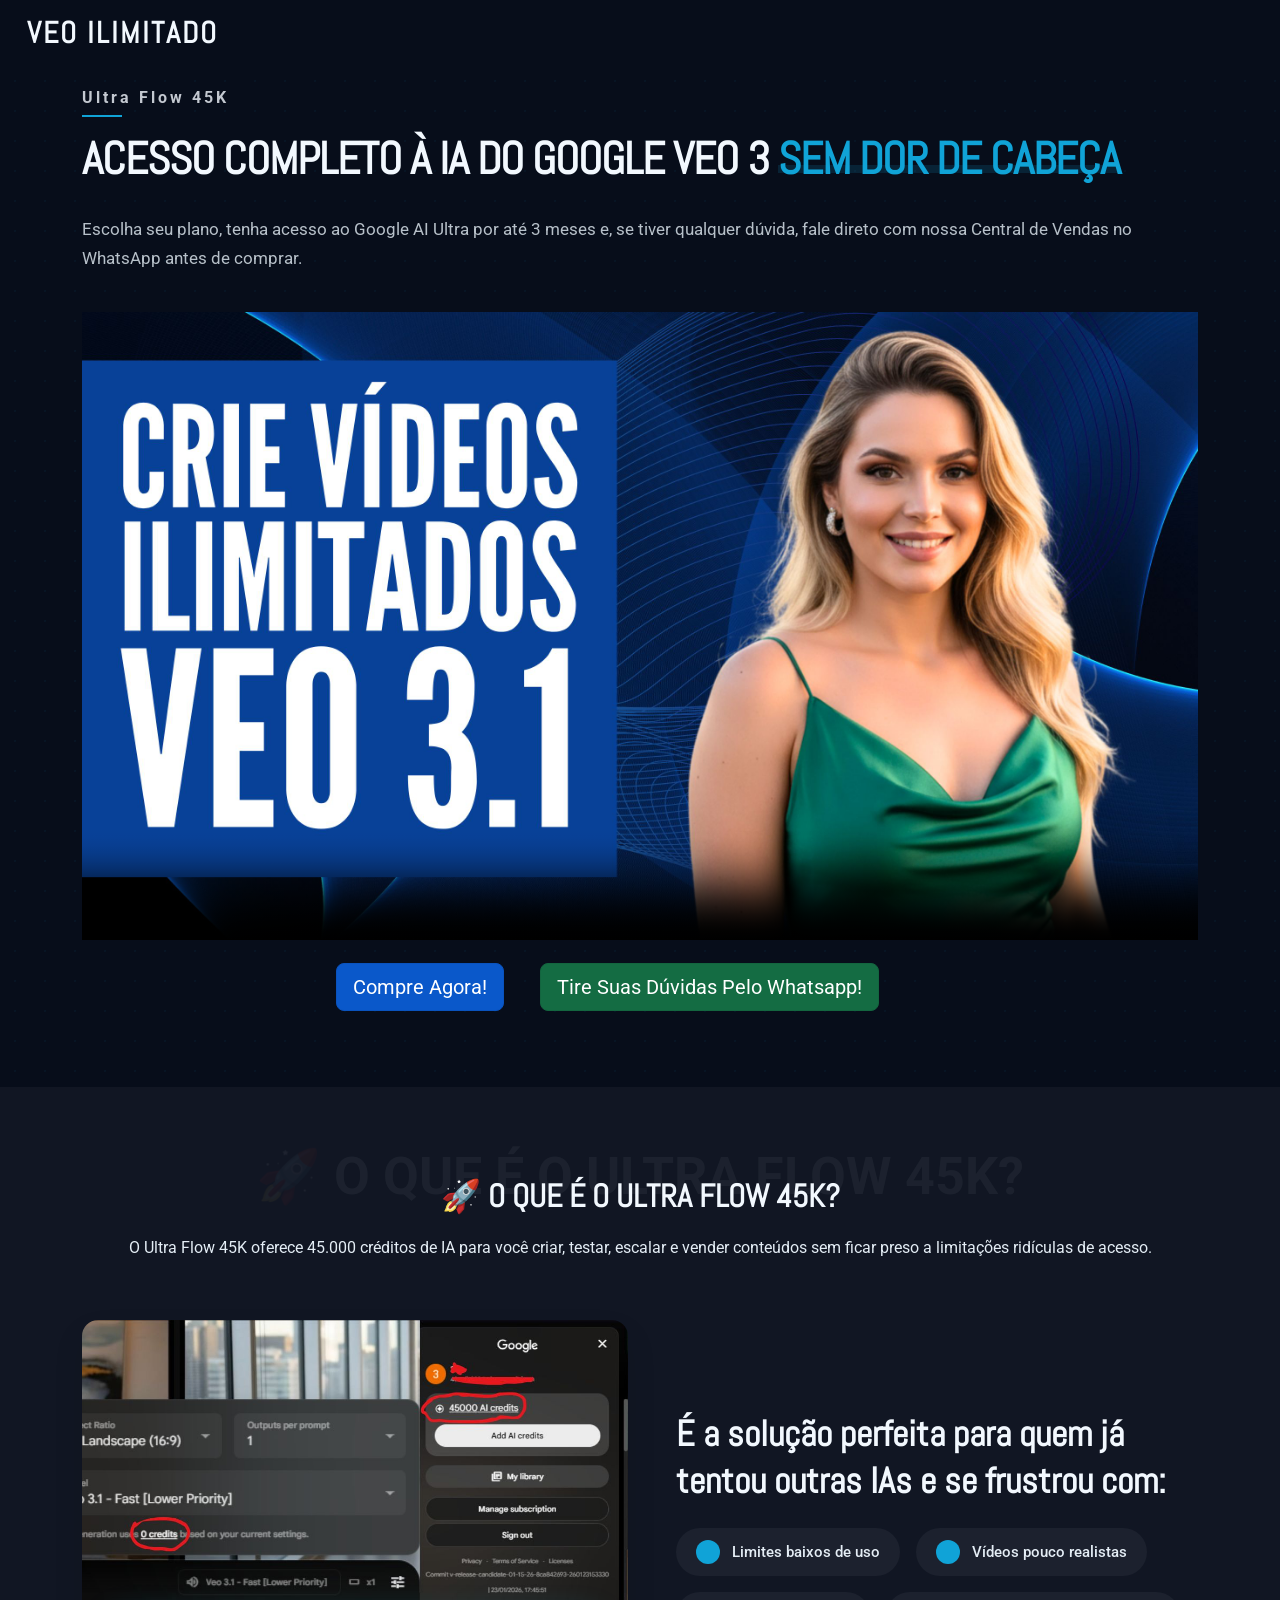
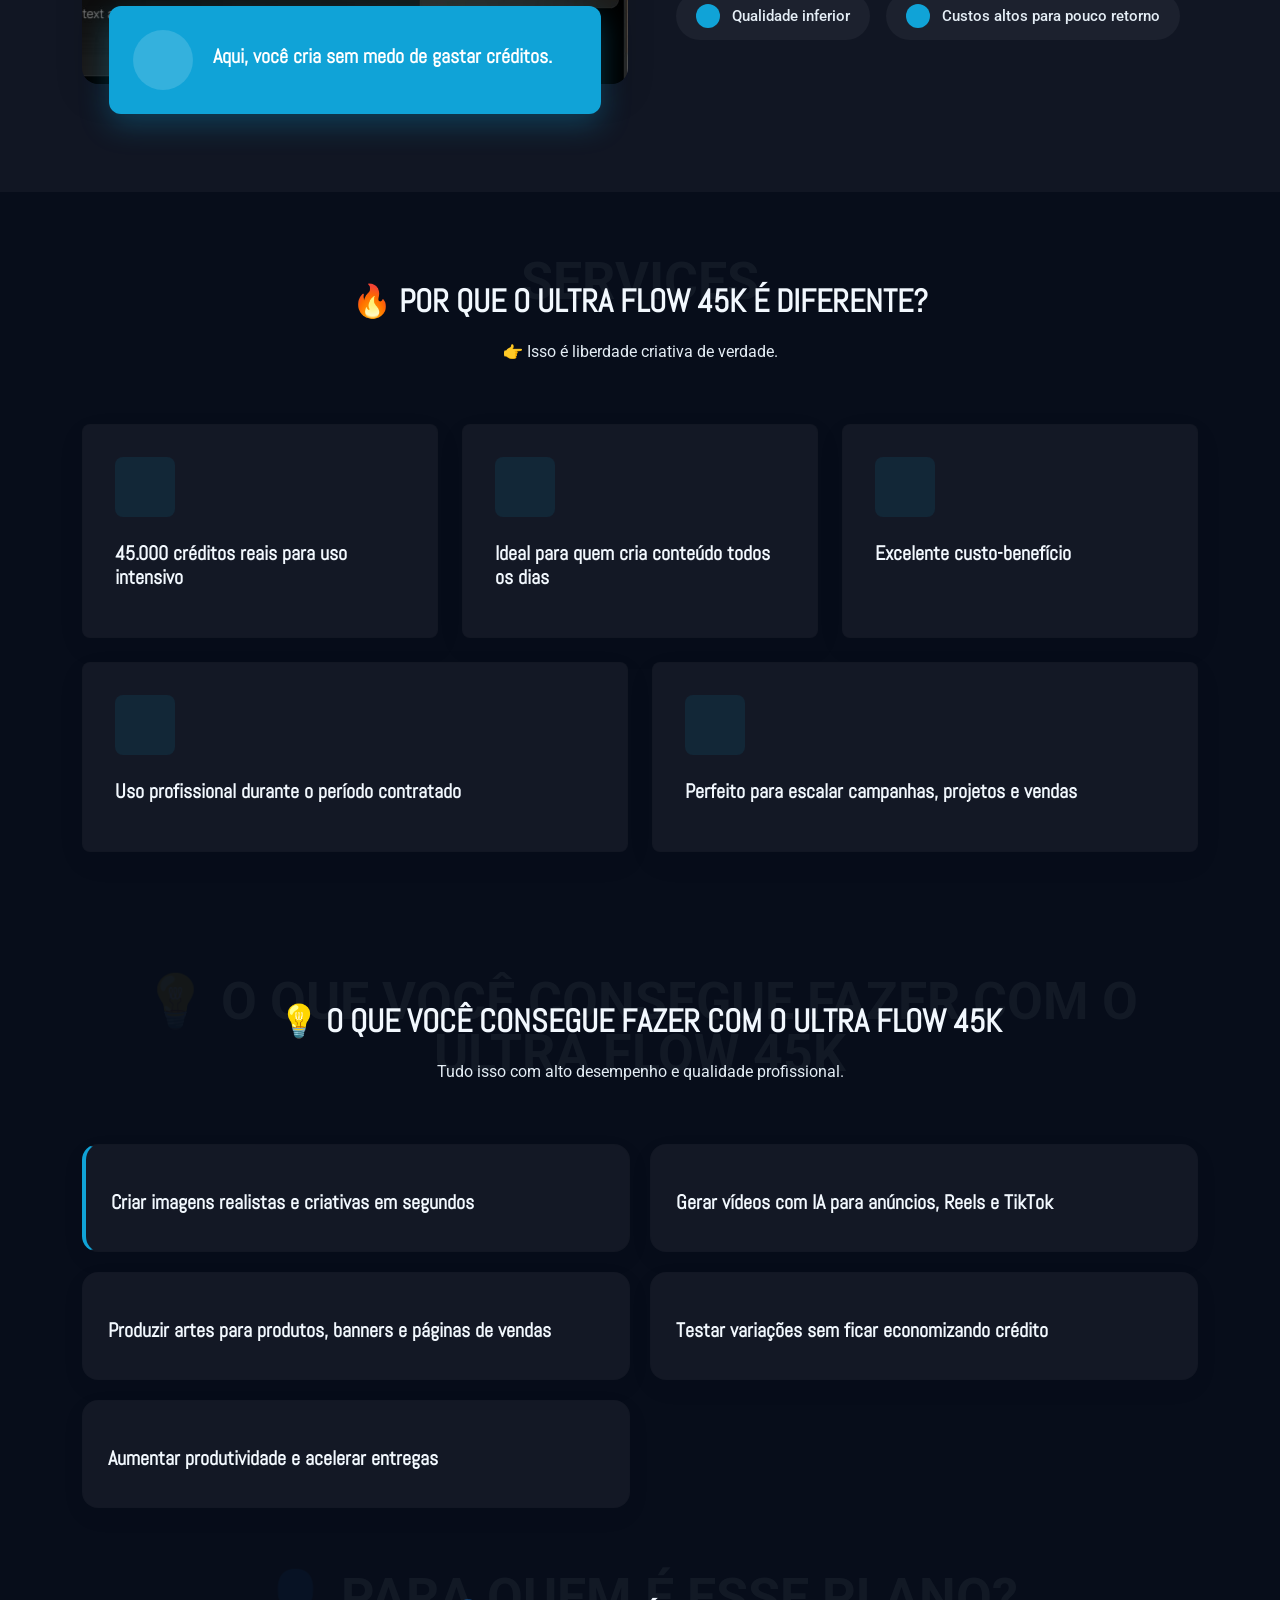
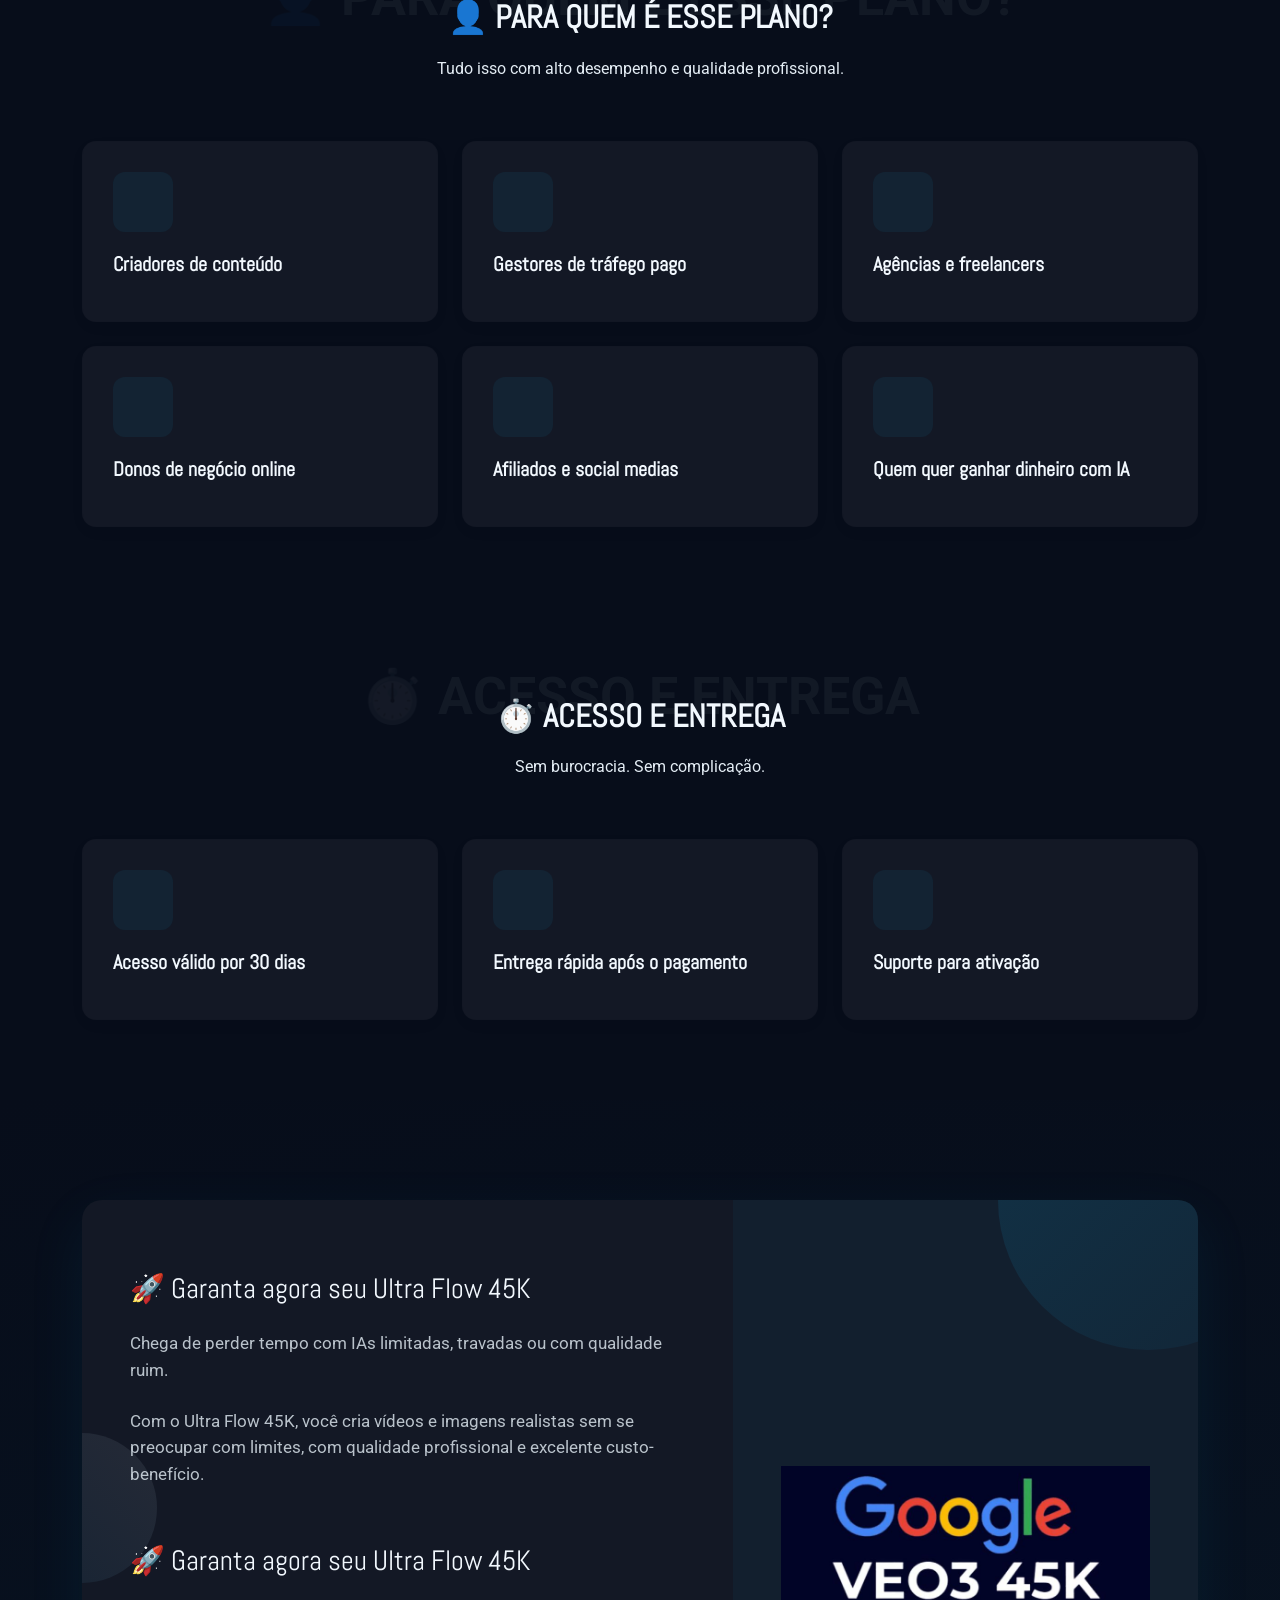
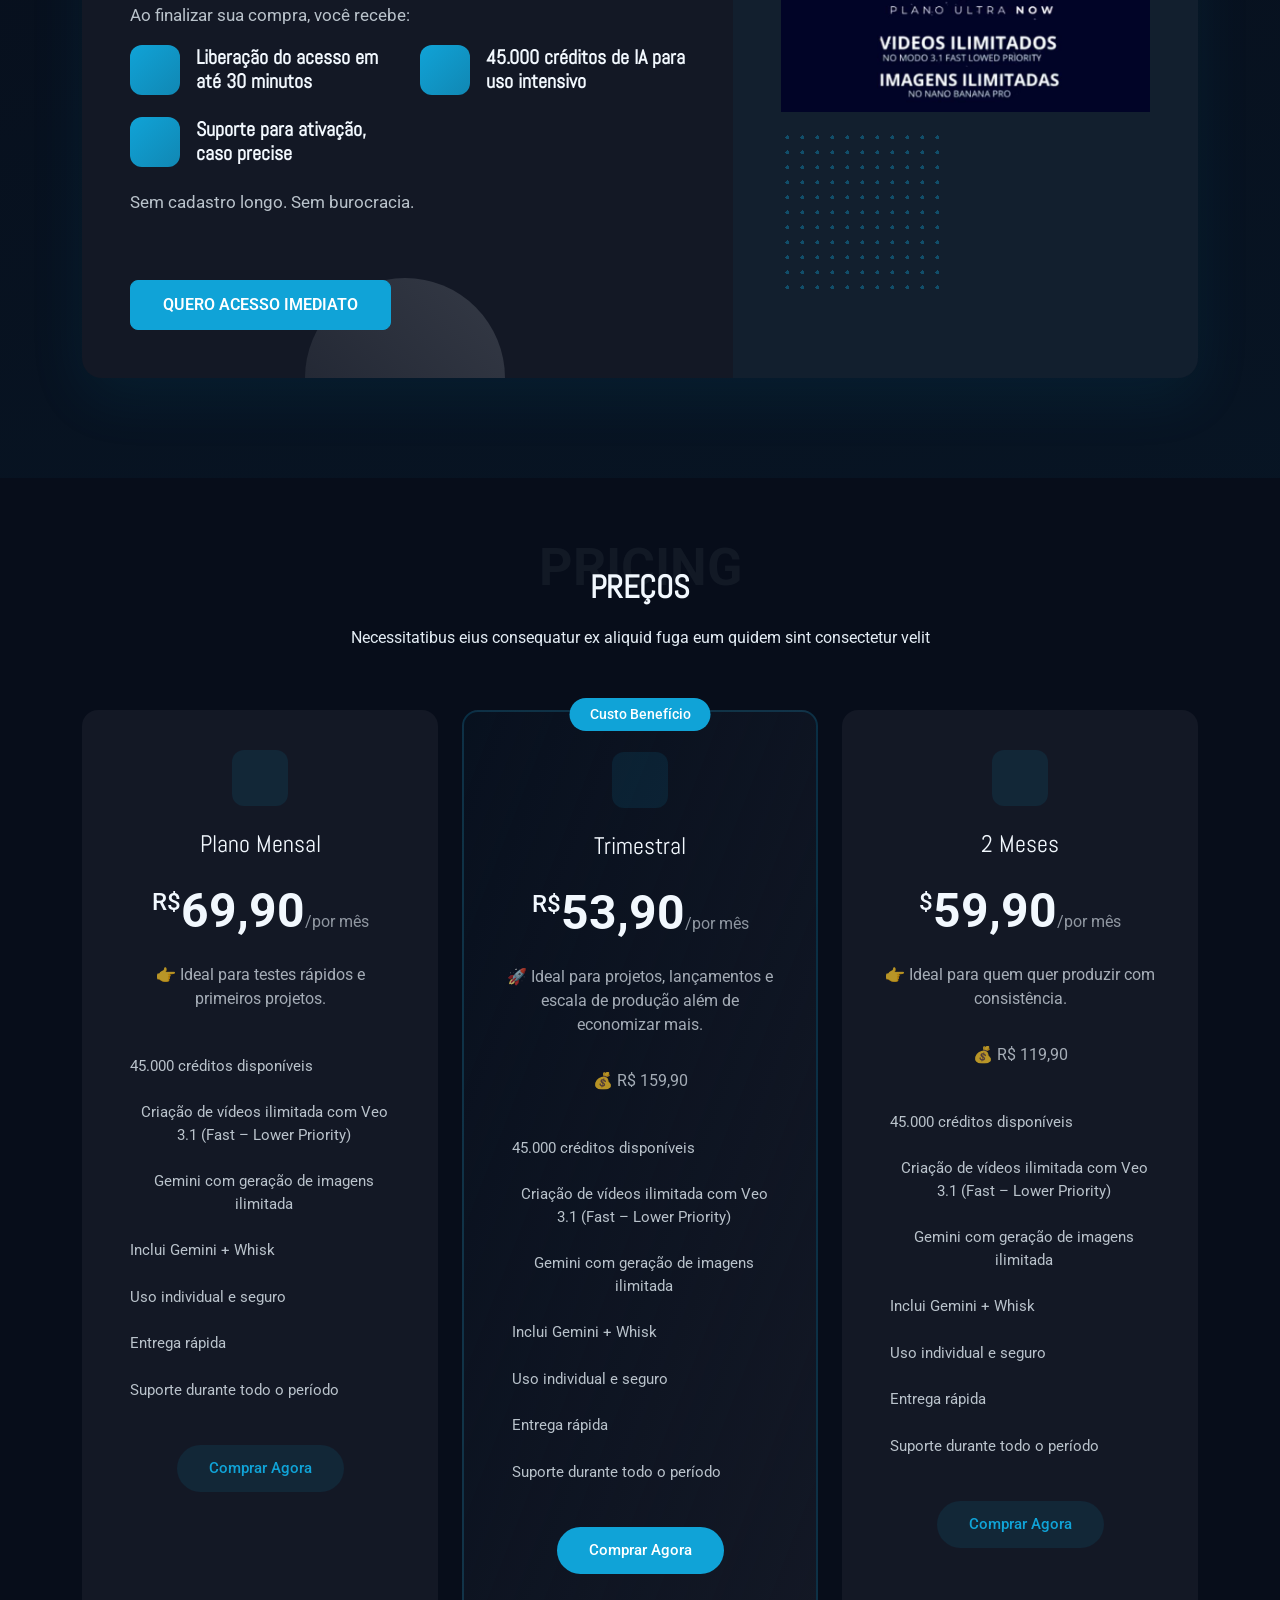
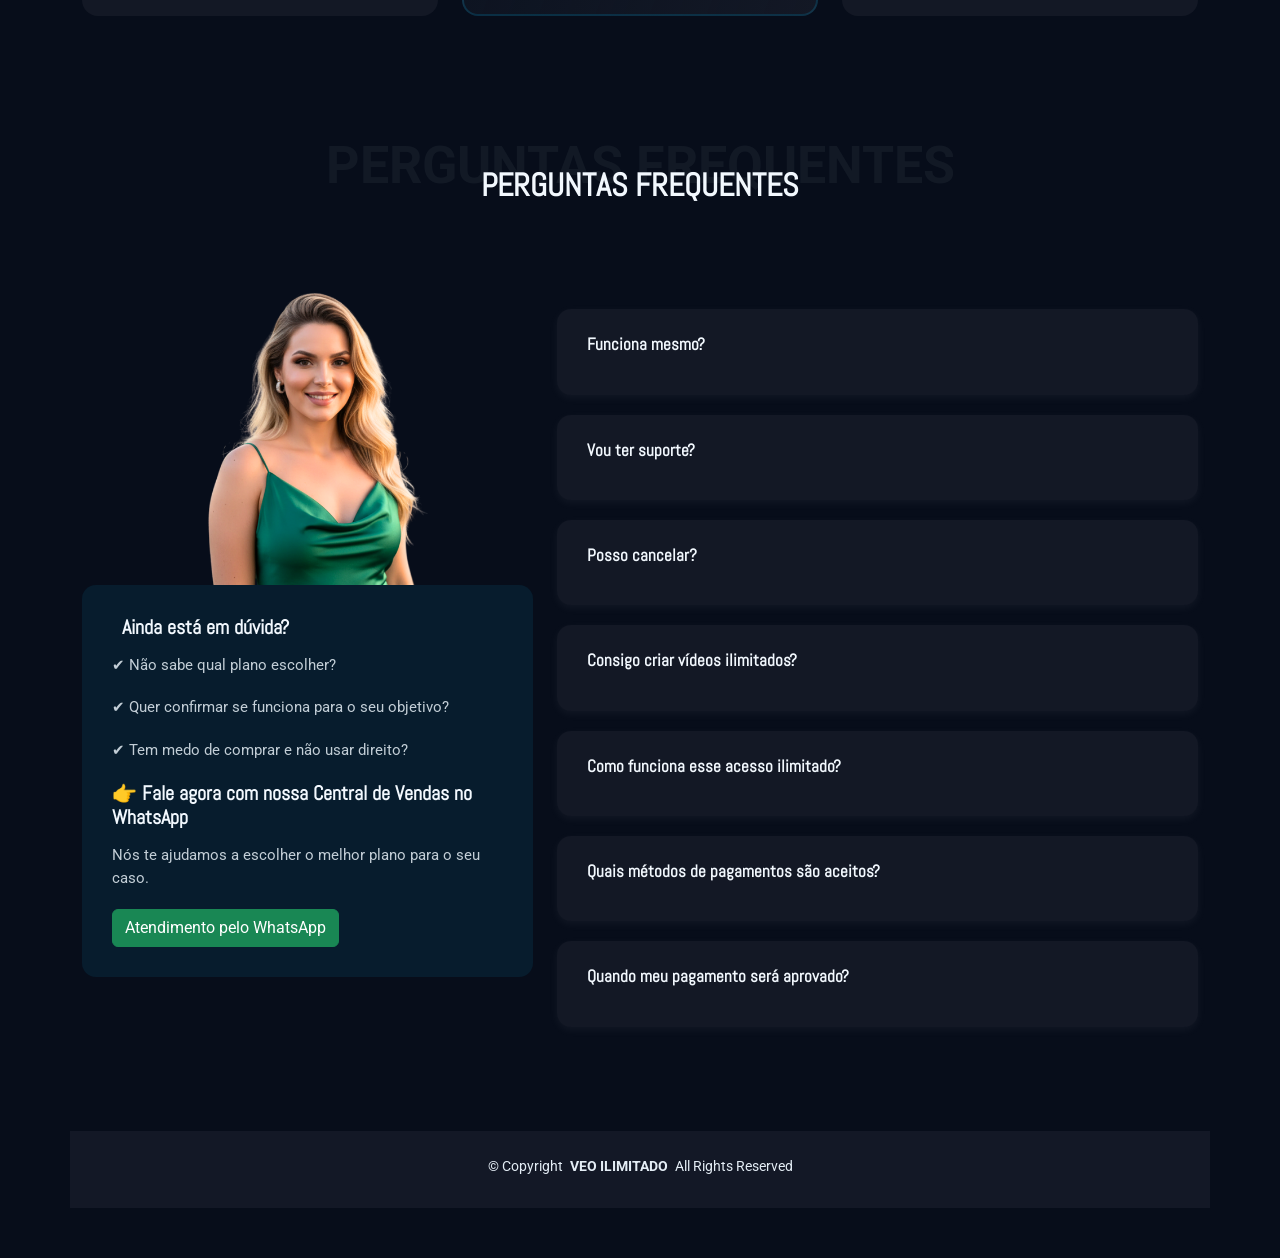
==== commit d6f4f2b4: "Ajustes Finais" ====
--- a/index.html
+++ b/index.html
@@ -4,7 +4,7 @@
 <head>
   <meta charset="utf-8">
   <meta content="width=device-width, initial-scale=1.0" name="viewport">
-  <title>Index - Visible Bootstrap Template</title>
+  <title>Acesso ao VEO ILIMITADO</title>
   <meta name="description" content="">
   <meta name="keywords" content="">
 
@@ -44,34 +44,15 @@
       <a href="index.html" class="logo d-flex align-items-center">
         <!-- Uncomment the line below if you also wish to use an image logo -->
         <!-- <img src="assets/img/logo.webp" alt=""> -->
-        <h1 class="sitename">Visible</h1>
+        <h1 class="sitename">VEO ILIMITADO</h1>
       </a>
 
       <nav id="navmenu" class="navmenu">
         <ul>
           <li><a href="#hero" class="active">Home</a></li>
-          <li><a href="#about">About</a></li>
-          <li><a href="#services">Services</a></li>
-          <li><a href="#portfolio">Portfolio</a></li>
-          <li><a href="#team">Team</a></li>
-          <li class="dropdown"><a href="#"><span>Dropdown</span> <i class="bi bi-chevron-down toggle-dropdown"></i></a>
-            <ul>
-              <li><a href="#">Dropdown 1</a></li>
-              <li class="dropdown"><a href="#"><span>Deep Dropdown</span> <i class="bi bi-chevron-down toggle-dropdown"></i></a>
-                <ul>
-                  <li><a href="#">Deep Dropdown 1</a></li>
-                  <li><a href="#">Deep Dropdown 2</a></li>
-                  <li><a href="#">Deep Dropdown 3</a></li>
-                  <li><a href="#">Deep Dropdown 4</a></li>
-                  <li><a href="#">Deep Dropdown 5</a></li>
-                </ul>
-              </li>
-              <li><a href="#">Dropdown 2</a></li>
-              <li><a href="#">Dropdown 3</a></li>
-              <li><a href="#">Dropdown 4</a></li>
-            </ul>
-          </li>
-          <li><a href="#contact">Contact</a></li>
+          <li><a href="#about">Sobre</a></li>
+          <li><a href="#pricing">Preços</a></li>
+          <li><a href="#faq">Contato</a></li>
         </ul>
         <i class="mobile-nav-toggle d-xl-none bi bi-list"></i>
       </nav>
@@ -101,15 +82,15 @@
           </div>
 
           <div class="col-lg-12 hero-visual" data-aos="fade-up" data-aos-delay="200">
-              <video width="100%" height="500" poster="../assets/videos/CRIE VÍDEOS ILIMITADOs VEO 3.1.jpg" controls>
+              <video width="100%" max-height="500" poster="../assets/videos/CRIE VÍDEOS ILIMITADOs VEO 3.1.jpg" controls>
                 <source src="../assets/videos/crie-videos-limitados-veo-google.mp4" type="video/mp4">
                 Your browser does not support the video tag.
               </video>
           </div>
-            <div class="col-lg-6 p-4 hero-visual" data-aos="fade-up" data-aos-delay="200">
-
-              <a href="#pricing" class="btn btn-primary btn-lg active" role="button" aria-pressed="true">Compre Agora!</a>
-              <a href="https://wa.link/bx02di" class="btn btn-success btn-lg active" role="button" aria-pressed="true">Tire Suas Dúvidas Pelo Whatsapp!</a>
+            <div class="col-lg-7 hero-visual" data-aos="fade-up" data-aos-delay="200">
+
+              <a href="#pricing" class="btn btn-primary btn-lg active m-3" role="button" aria-pressed="true">Compre Agora!</a>
+              <a href="https://wa.link/bx02di" class="btn btn-success btn-lg active m-3" role="button" aria-pressed="true">Tire Suas Dúvidas Pelo Whatsapp!</a>
 
             </div>
         </div>
@@ -132,7 +113,7 @@
         <div class="row align-items-center gy-5">
           <div class="col-lg-6" data-aos="fade-up" data-aos-delay="100">
             <div class="about-image-wrapper position-relative">
-              <img src="assets/img/about/about-8.webp" alt="About Us" class="img-fluid rounded-4">
+              <img src="assets/img/about/about.jpg" alt="About Us" class="img-fluid rounded-4">
               <div class="mission-card">
                 <div class="mission-icon">
                   <i class="bi bi-lightbulb"></i>
@@ -499,15 +480,7 @@
 
             <div class="col-lg-5">
               <div class="cta-image-container" data-aos="zoom-in" data-aos-delay="300">
-                <img src="assets/img/illustration/illustration-3.webp" alt="Illustration" class="img-fluid main-image">
-                <div class="floating-element element-1">
-                  <i class="bi bi-star-fill"></i>
-                  <span>4.9 Rating</span>
-                </div>
-                <div class="floating-element element-2">
-                  <i class="bi bi-people-fill"></i>
-                  <span>10k+ Users</span>
-                </div>
+                <img src="assets/img/illustration/illustration-3.jpg" alt="Illustration" class="img-fluid main-image">
                 <div class="pattern-dots"></div>
               </div>
             </div>
@@ -691,7 +664,7 @@
           <div class="col-lg-5" data-aos="fade-up" data-aos-delay="200">
             <div class="faq-sidebar">
               <div class="faq-image">
-                <img src="assets/img/illustration/illustration-5.webp" alt="FAQ Image" class="img-fluid" loading="lazy">
+                <img src="assets/img/illustration/illustration-5.png" alt="FAQ Image" class="img-fluid" loading="lazy">
               </div>
               <div class="contact-box">
                 <h3><i class="bi bi-headset"></i>Ainda está em dúvida?</h3>
@@ -778,13 +751,9 @@
   <footer id="footer" class="footer">
 
     <div class="container copyright text-center mt-4">
-      <p>© <span>Copyright</span> <strong class="px-1 sitename">Visible</strong> <span>All Rights Reserved</span></p>
+      <p>© <span>Copyright</span> <strong class="px-1 sitename">VEO ILIMITADO</strong> <span>All Rights Reserved</span></p>
       <div class="credits">
-        <!-- All the links in the footer should remain intact. -->
-        <!-- You can delete the links only if you've purchased the pro version. -->
-        <!-- Licensing information: https://bootstrapmade.com/license/ -->
-        <!-- Purchase the pro version with working PHP/AJAX contact form: [buy-url] -->
-        Designed by <a href="https://bootstrapmade.com/">BootstrapMade</a>
+        <!-- Designed by <a href="https://bootstrapmade.com/">BootstrapMade</a> !-->
       </div>
     </div>
 
--- a/assets/css/main.css
+++ b/assets/css/main.css
@@ -616,7 +616,6 @@
   display: flex;
   align-items: center;
   overflow: hidden;
-  padding-bottom: 80px;
 }
 
 .hero::before {
@@ -2588,7 +2587,6 @@
 }
 
 .faq .faq-sidebar .faq-image {
-  margin-bottom: 30px;
   border-radius: 14px;
   overflow: hidden;
 }
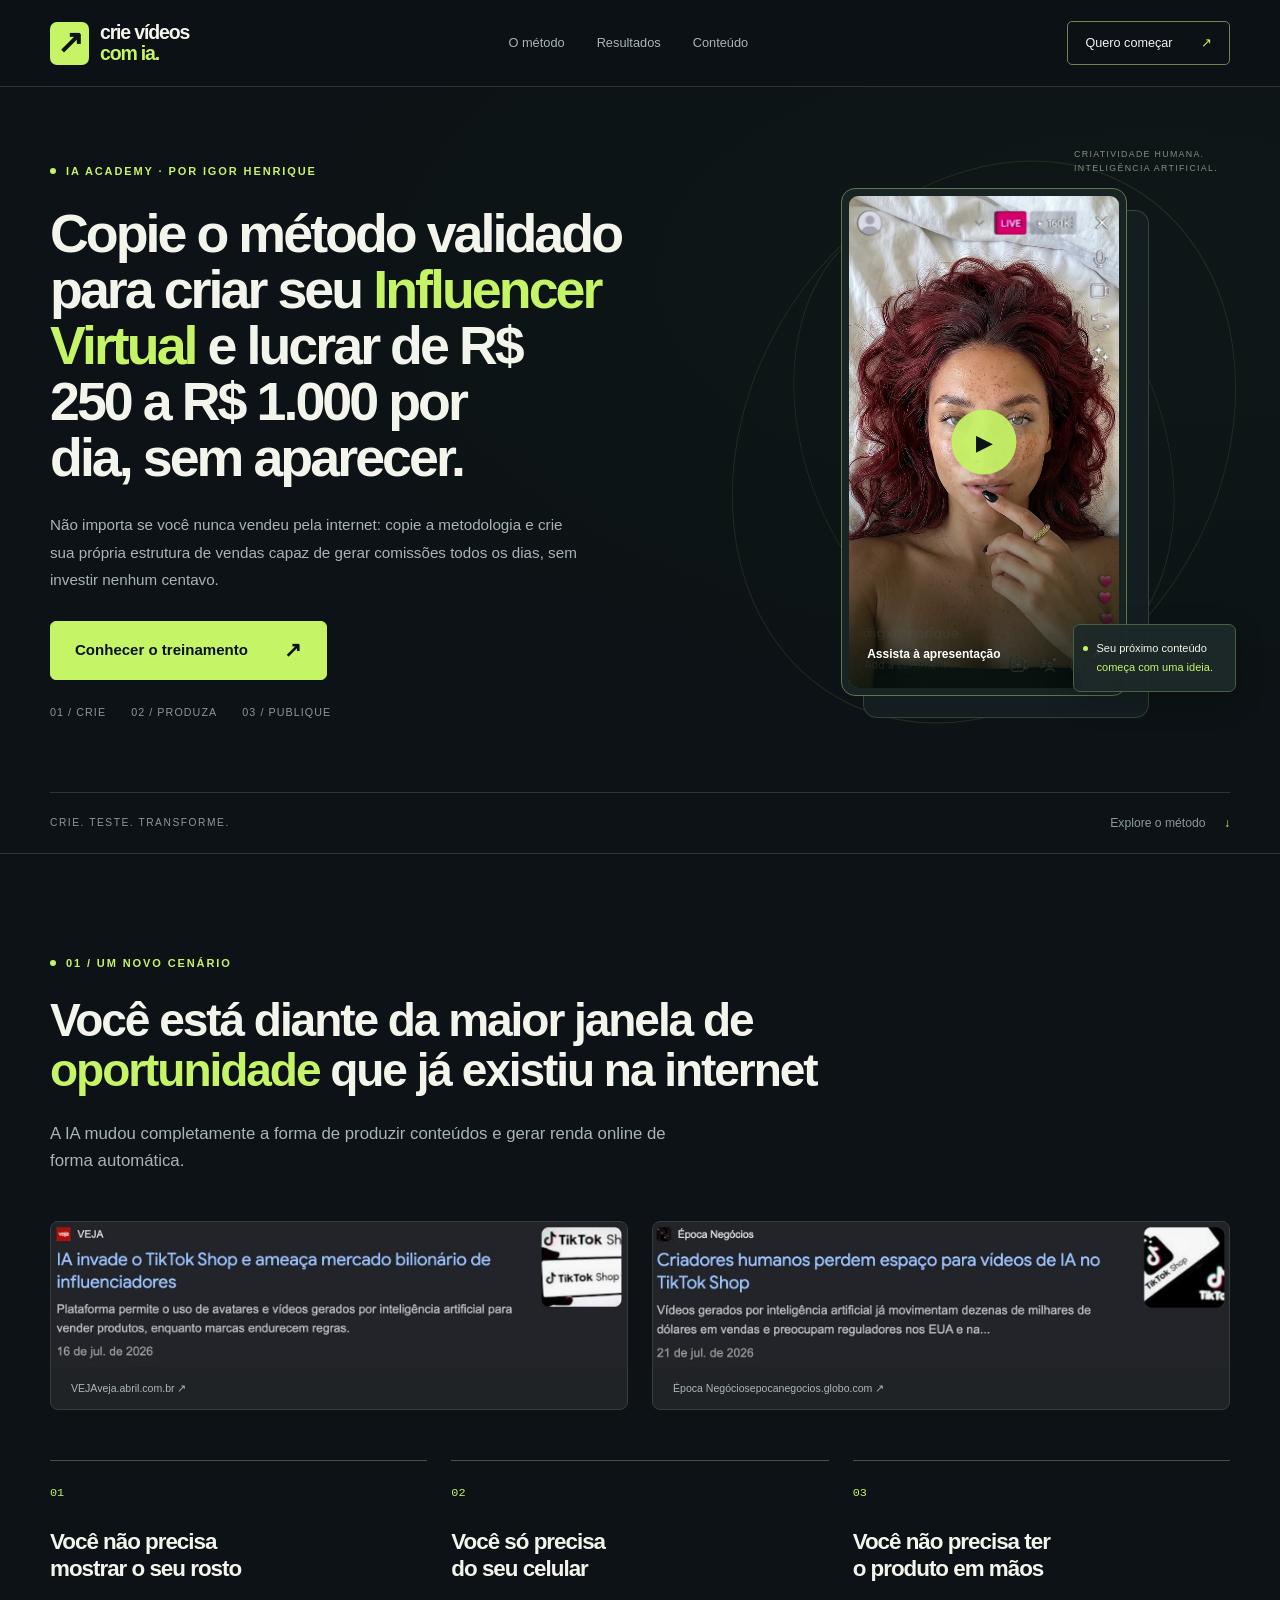
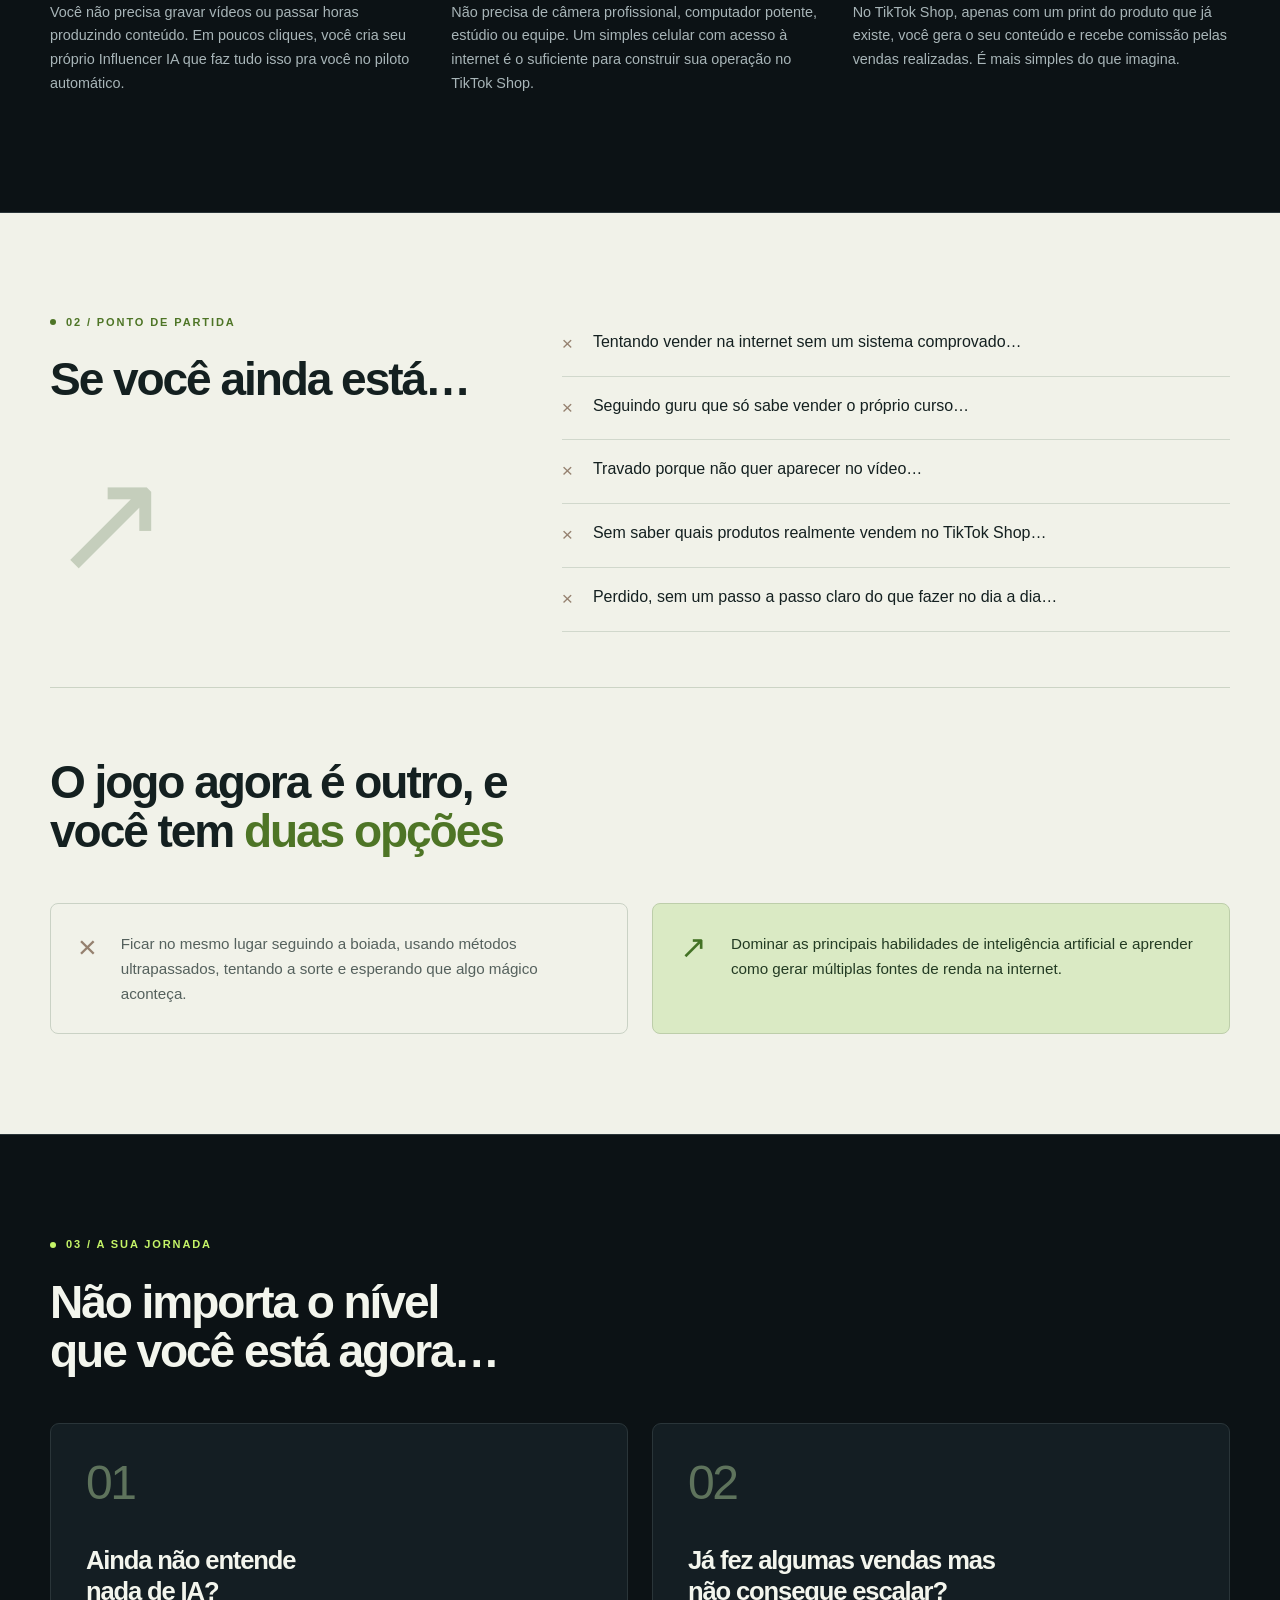
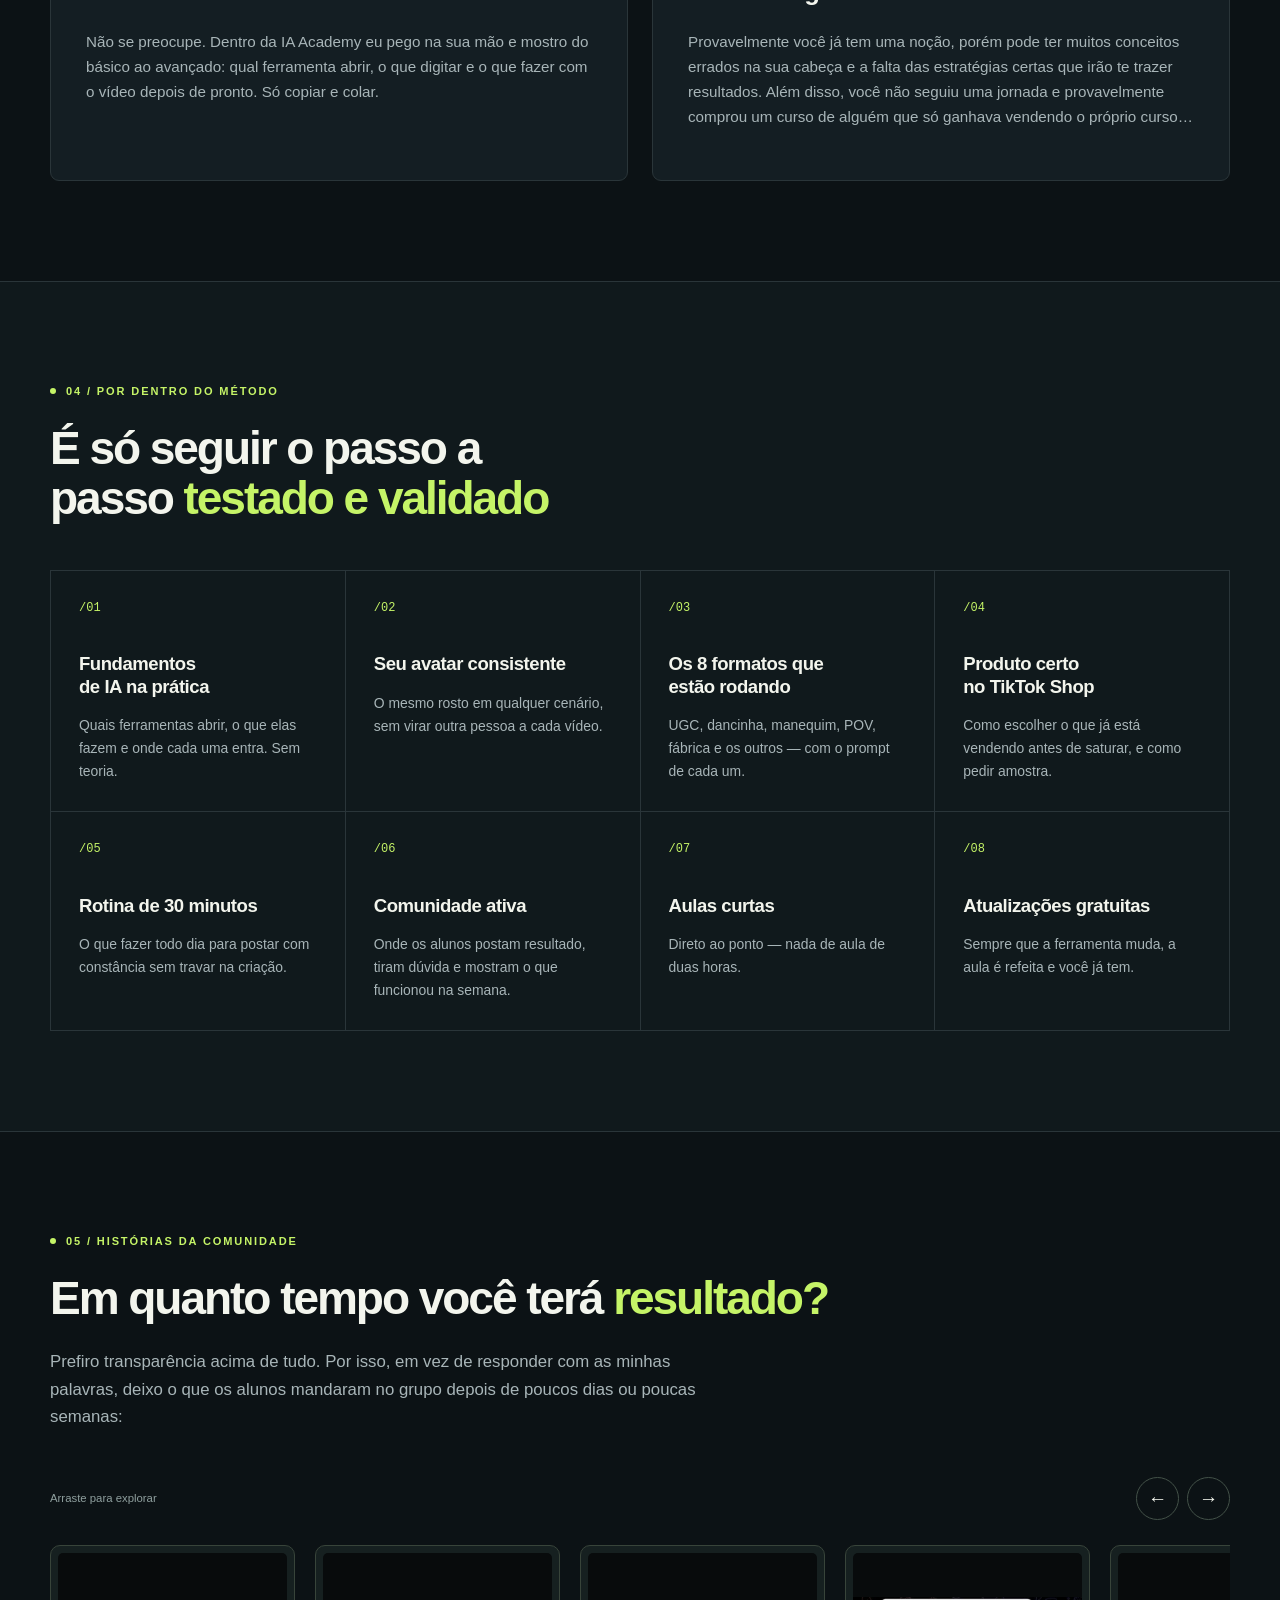
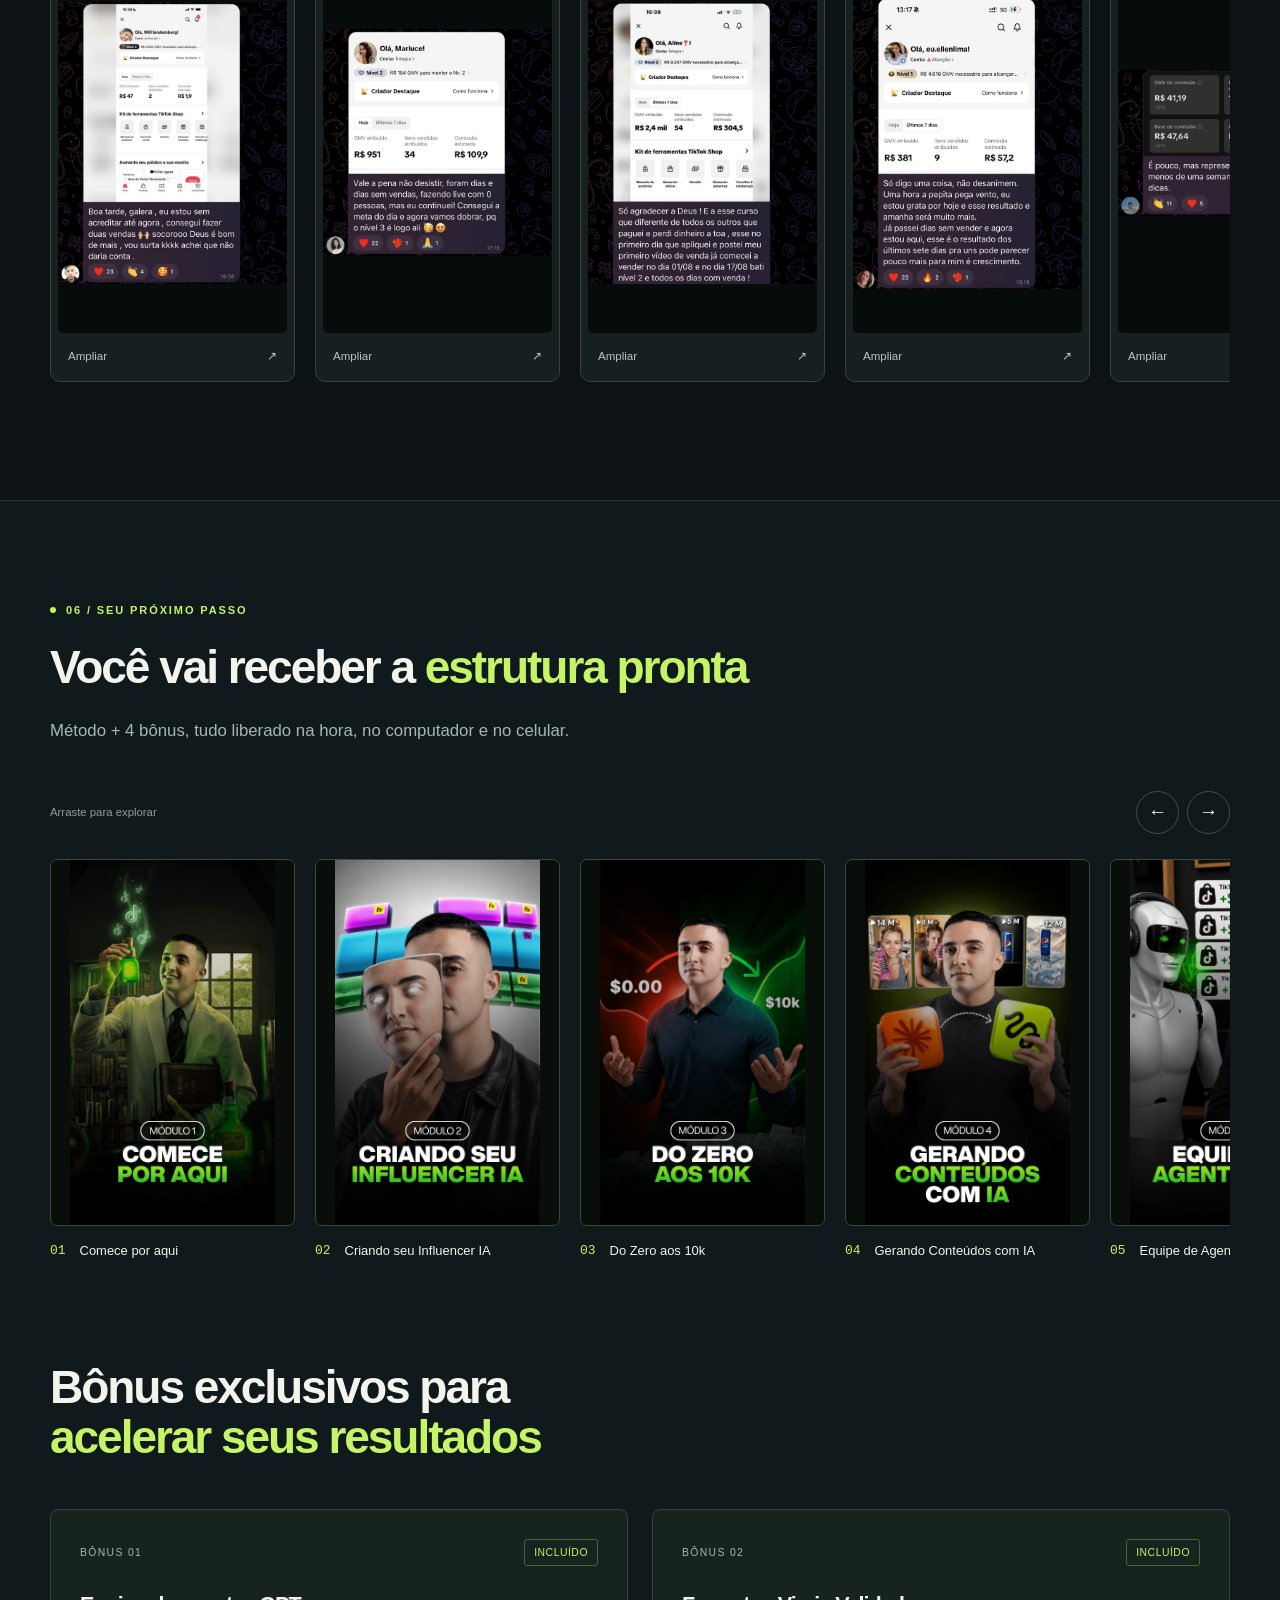
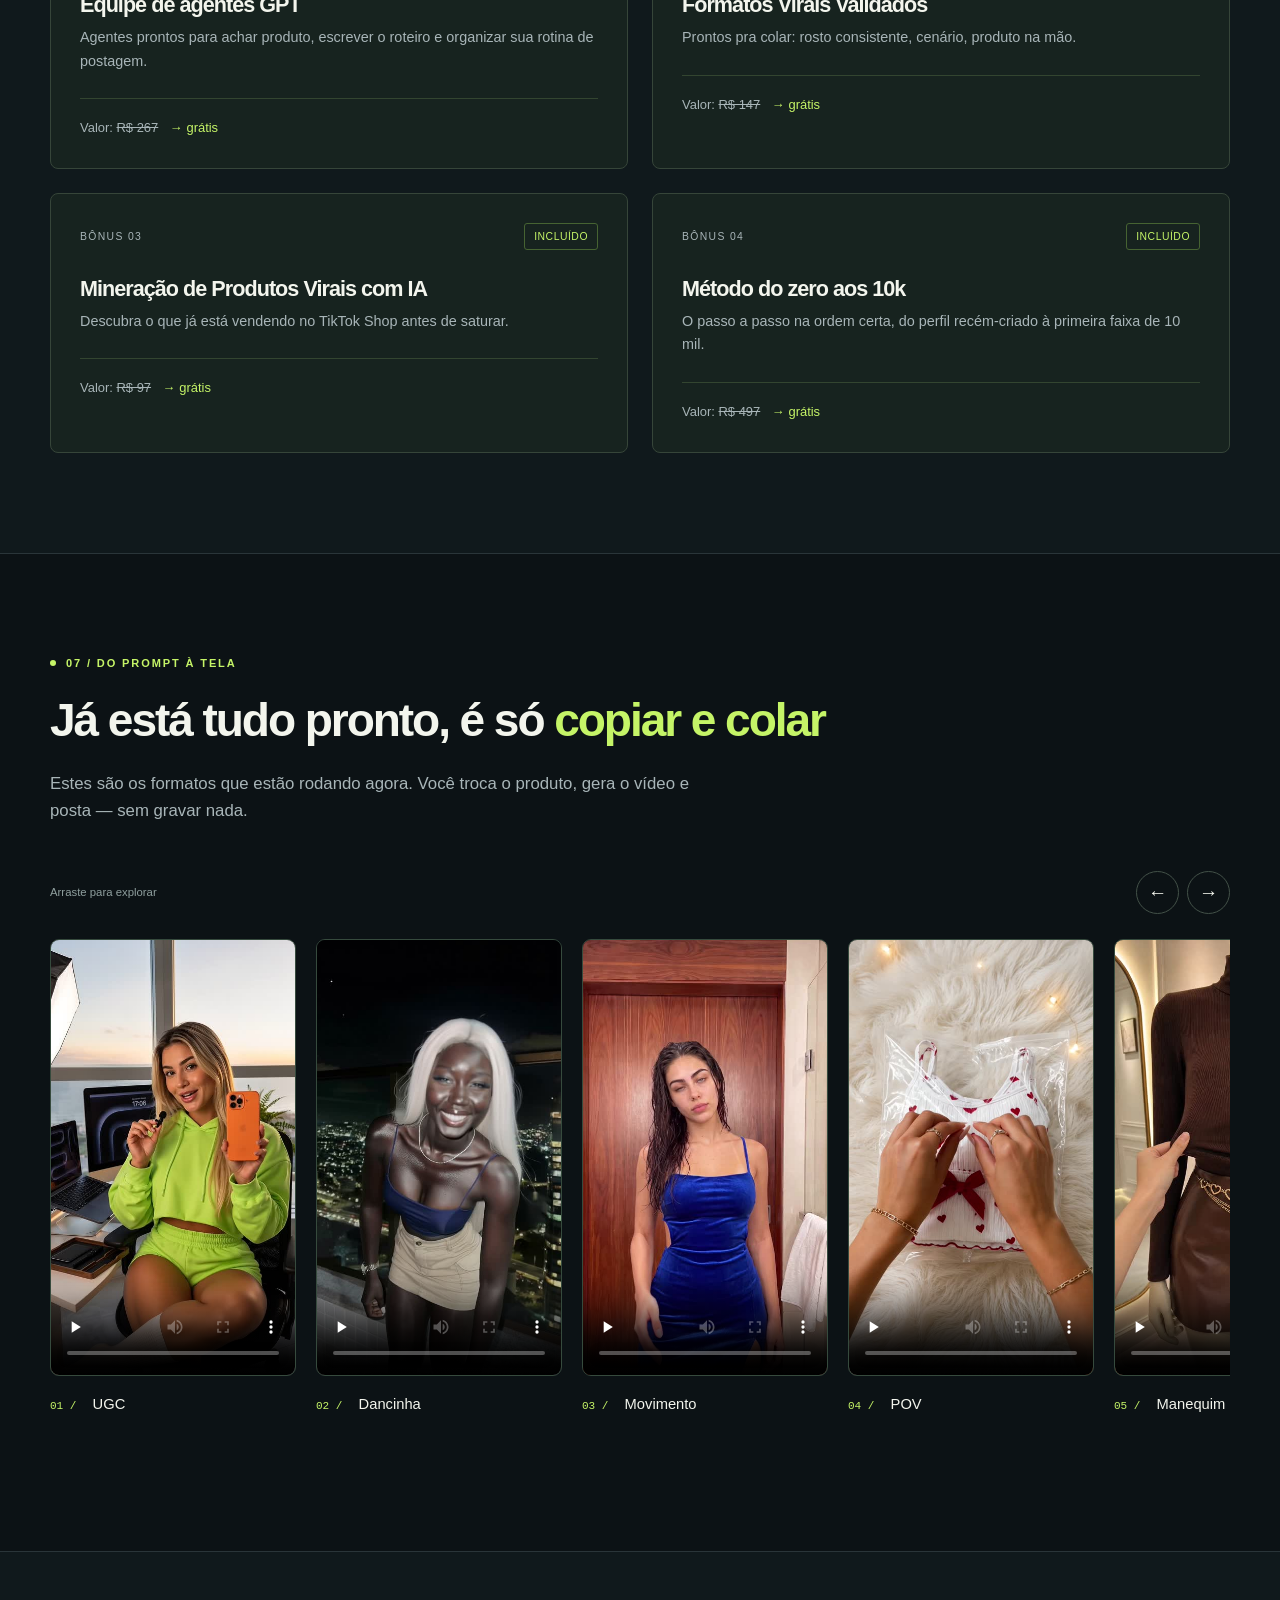
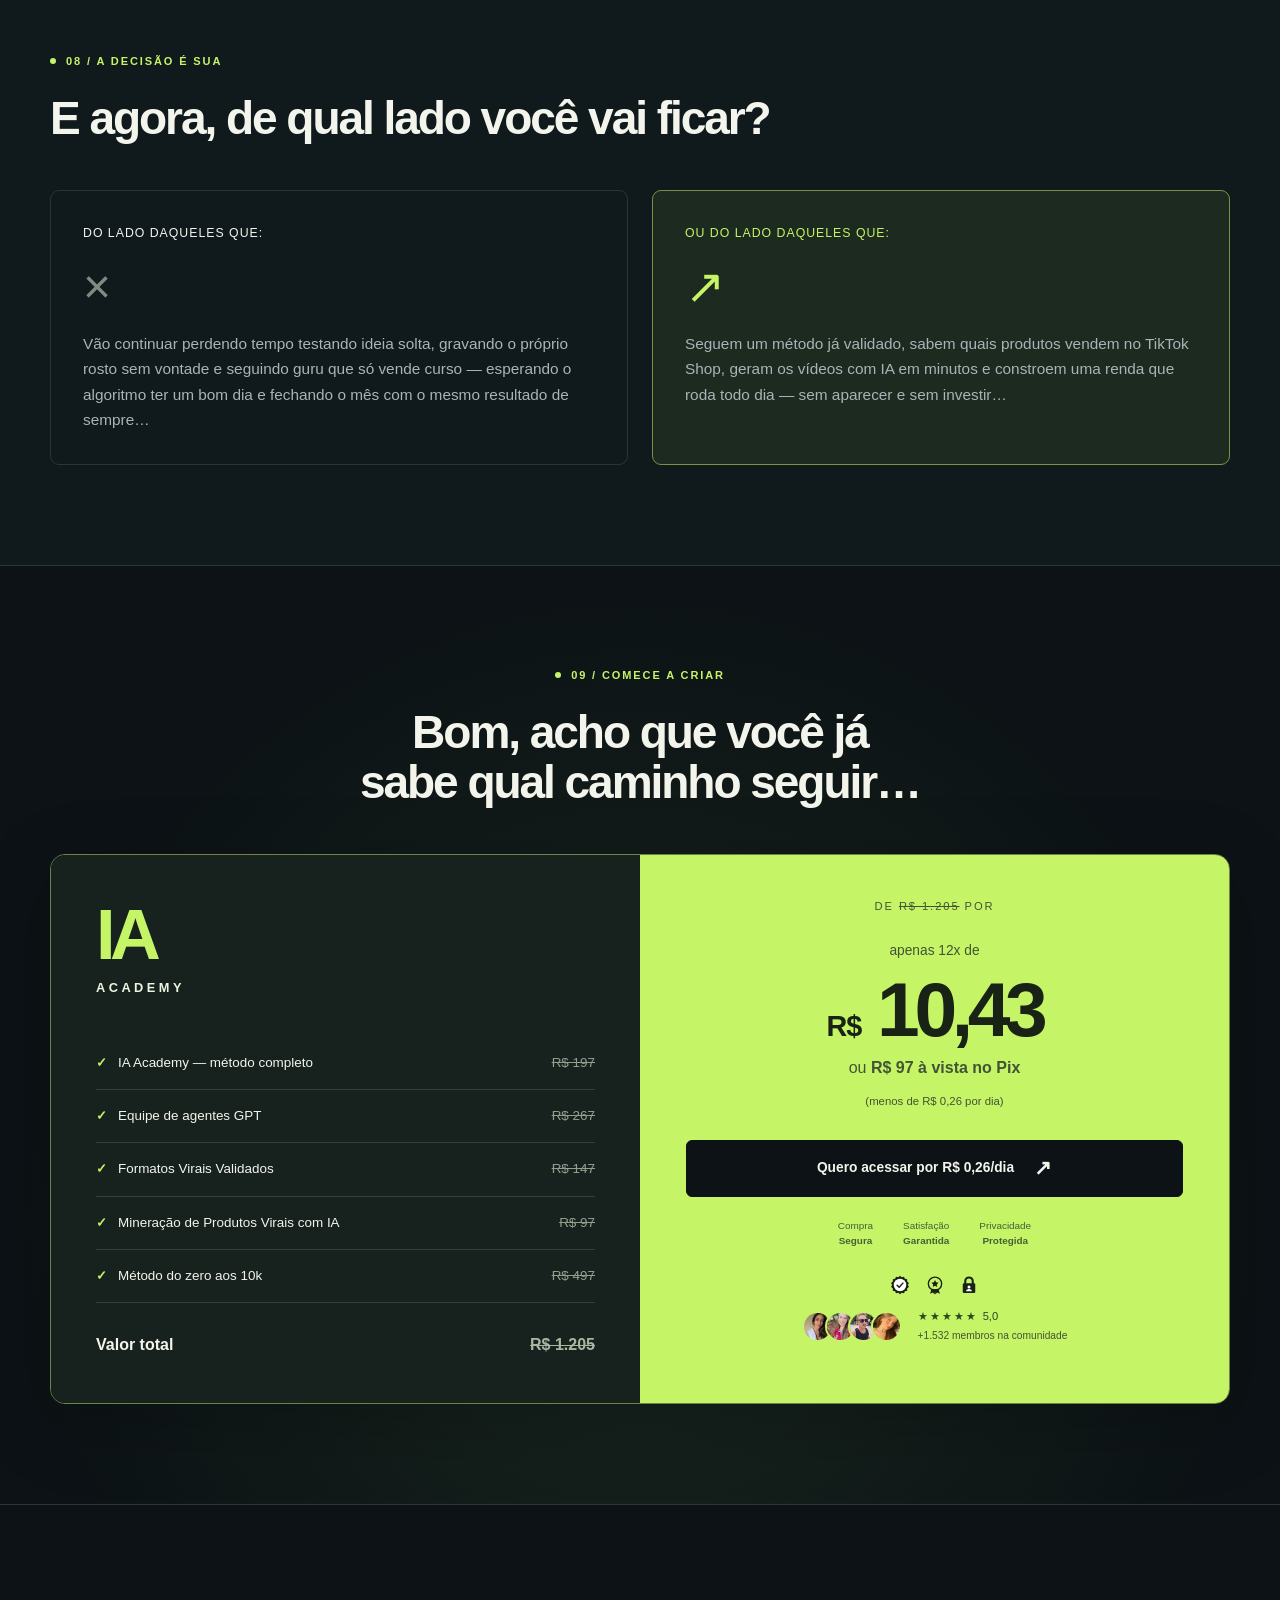
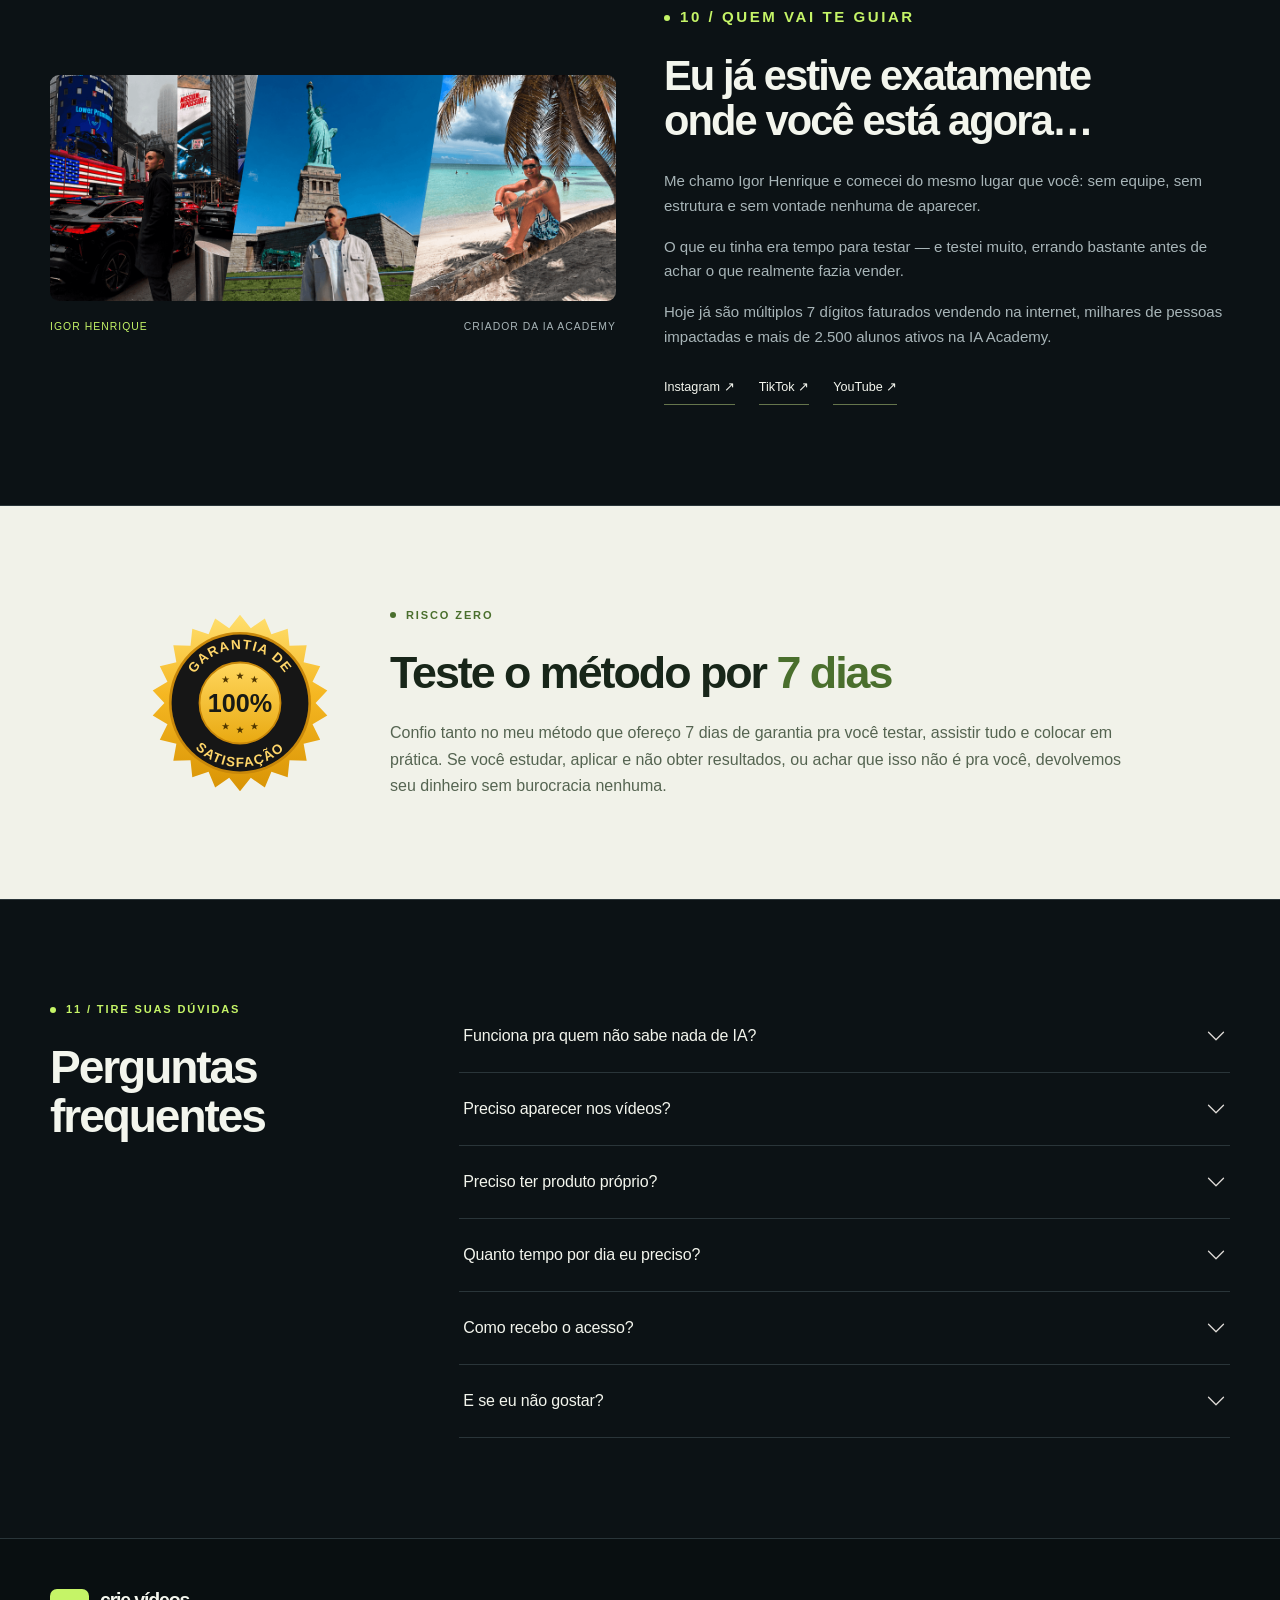
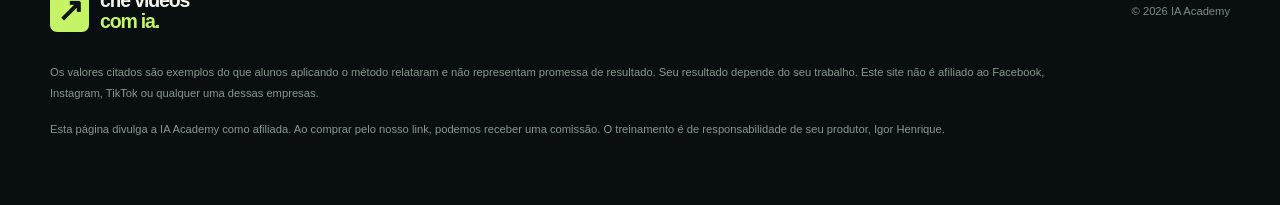
==== commit 558c4fc2: "Nova página de afiliado" ====
--- a/index.html
+++ b/index.html
@@ -1,783 +1,134 @@
-<!DOCTYPE html>
-<html lang="en">
-
-<head>
-  <meta charset="utf-8">
-  <meta content="width=device-width, initial-scale=1.0" name="viewport">
-  <title>Acesso ao VEO ILIMITADO</title>
-  <meta name="description" content="">
-  <meta name="keywords" content="">
-
-  <!-- Favicons -->
-  <link href="assets/img/favicon.png" rel="icon">
-  <link href="assets/img/apple-touch-icon.png" rel="apple-touch-icon">
-
-  <!-- Fonts -->
-  <link href="https://fonts.googleapis.com" rel="preconnect">
-  <link href="https://fonts.gstatic.com" rel="preconnect" crossorigin>
-  <link href="https://fonts.googleapis.com/css2?family=Roboto:ital,wght@0,100;0,300;0,400;0,500;0,700;0,900;1,100;1,300;1,400;1,500;1,700;1,900&family=Mukta:wght@200;300;400;500;600;700;800&family=Abel:wght@400&display=swap" rel="stylesheet">
-
-  <!-- Vendor CSS Files -->
-  <link href="assets/vendor/bootstrap/css/bootstrap.min.css" rel="stylesheet">
-  <link href="assets/vendor/bootstrap-icons/bootstrap-icons.css" rel="stylesheet">
-  <link href="assets/vendor/aos/aos.css" rel="stylesheet">
-  <link href="assets/vendor/swiper/swiper-bundle.min.css" rel="stylesheet">
-  <link href="assets/vendor/glightbox/css/glightbox.min.css" rel="stylesheet">
-
-  <!-- Main CSS File -->
-  <link href="assets/css/main.css" rel="stylesheet">
-
-  <!-- =======================================================
-  * Template Name: Visible
-  * Template URL: https://bootstrapmade.com/visible-bootstrap-agency-template/
-  * Updated: May 22 2025 with Bootstrap v5.3.6
-  * Author: BootstrapMade.com
-  * License: https://bootstrapmade.com/license/
-  ======================================================== -->
-</head>
-
-<body class="index-page">
-
-  <header id="header" class="header d-flex align-items-center position-relative">
-    <div class="container-fluid position-relative d-flex align-items-center justify-content-between">
-
-      <a href="index.html" class="logo d-flex align-items-center">
-        <!-- Uncomment the line below if you also wish to use an image logo -->
-        <!-- <img src="assets/img/logo.webp" alt=""> -->
-        <h1 class="sitename">VEO ILIMITADO</h1>
-      </a>
-
-      <nav id="navmenu" class="navmenu">
-        <ul>
-          <li><a href="#hero" class="active">Home</a></li>
-          <li><a href="#about">Sobre</a></li>
-          <li><a href="#pricing">Preços</a></li>
-          <li><a href="#faq">Contato</a></li>
-        </ul>
-        <i class="mobile-nav-toggle d-xl-none bi bi-list"></i>
-      </nav>
-
-    </div>
-  </header>
-
-  <main class="main">
-
-    <!-- Hero Section -->
-    <section id="hero" class="hero section">
-      <div class="container">
-        <div class="row align-items-center justify-content-center">
-          <div class="col-lg-12 hero-content" data-aos="fade-up" data-aos-delay="100">
-            <div class="subtitle">
-              <span>Ultra Flow 45K</span>
-            </div>
-
-            <h1 class="title">
-              ACESSO COMPLETO À IA DO GOOGLE VEO 3 <span class="highlight">SEM DOR DE CABEÇA</span>
-            </h1>
-
-            <div class="description">
-              <p>Escolha seu plano, tenha acesso ao Google AI Ultra por até 3 meses e, se tiver qualquer dúvida, fale direto com nossa Central de Vendas no WhatsApp antes de comprar.</p>
-            </div>
-
-          </div>
-
-          <div class="col-lg-12 hero-visual" data-aos="fade-up" data-aos-delay="200">
-              <video width="100%" max-height="500" poster="../assets/videos/CRIE VÍDEOS ILIMITADOs VEO 3.1.jpg" controls>
-                <source src="../assets/videos/crie-videos-limitados-veo-google.mp4" type="video/mp4">
-                Your browser does not support the video tag.
-              </video>
-          </div>
-            <div class="col-lg-7 hero-visual" data-aos="fade-up" data-aos-delay="200">
-
-              <a href="#pricing" class="btn btn-primary btn-lg active m-3" role="button" aria-pressed="true">Compre Agora!</a>
-              <a href="https://wa.link/bx02di" class="btn btn-success btn-lg active m-3" role="button" aria-pressed="true">Tire Suas Dúvidas Pelo Whatsapp!</a>
-
-            </div>
-        </div>
-      </div>
-
-    </section><!-- /Hero Section -->
-
-    <!-- About Section -->
-    <section id="about" class="about section light-background">
-
-      <!-- Section Title -->
-      <div class="container section-title" data-aos="fade-up">
-        <span class="description-title">🚀 O que é o Ultra Flow 45K?</span>
-        <h2>🚀 O que é o Ultra Flow 45K?</h2>
-        <p>O Ultra Flow 45K oferece 45.000 créditos de IA para você criar, testar, escalar e vender conteúdos sem ficar preso a limitações ridículas de acesso.</p>
-      </div><!-- End Section Title -->
-
-      <div class="container" data-aos="fade-up" data-aos-delay="100">
-
-        <div class="row align-items-center gy-5">
-          <div class="col-lg-6" data-aos="fade-up" data-aos-delay="100">
-            <div class="about-image-wrapper position-relative">
-              <img src="assets/img/about/about.jpg" alt="About Us" class="img-fluid rounded-4">
-              <div class="mission-card">
-                <div class="mission-icon">
-                  <i class="bi bi-lightbulb"></i>
-                </div>
-                <div class="mission-content">
-                  <h4>Aqui, você cria sem medo de gastar créditos.</h4>
-                </div>
-              </div>
-            </div>
-          </div>
-
-          <div class="col-lg-6" data-aos="fade-up" data-aos-delay="200">
-            <div class="about-content ps-lg-4">
-              <h2 class="mb-4" data-aos="fade-up" data-aos-delay="200">É a solução perfeita para quem já tentou outras IAs e se frustrou com:</h2>
-
-              <div class="values-list" data-aos="fade-up" data-aos-delay="500">
-                <div class="value-item">
-                  <div class="value-icon"><i class="bi bi-check2"></i></div>
-                  <span class="value-text">Limites baixos de uso</span>
-                </div>
-                <div class="value-item">
-                  <div class="value-icon"><i class="bi bi-check2"></i></div>
-                  <span class="value-text">Vídeos pouco realistas</span>
-                </div>
-                <div class="value-item">
-                  <div class="value-icon"><i class="bi bi-check2"></i></div>
-                  <span class="value-text">Qualidade inferior</span>
-                </div>
-                <div class="value-item">
-                  <div class="value-icon"><i class="bi bi-check2"></i></div>
-                  <span class="value-text">Custos altos para pouco retorno</span>
-                </div>
-              </div>
-            </div>
-          </div>
-        </div>
-
-      </div>
-
-    </section><!-- /About Section -->
-
-
-    <!-- Services Section -->
-    <section id="services" class="services section">
-
-      <!-- Section Title -->
-      <div class="container section-title" data-aos="fade-up">
-        <span class="description-title">Services</span>
-        <h2>🔥 Por que o Ultra Flow 45K é diferente?</h2>
-        <p>👉 Isso é liberdade criativa de verdade.</p>
-      </div><!-- End Section Title -->
-
-      <div class="container" data-aos="fade-up" data-aos-delay="100">
-
-        <div class="row g-4">
-          <div class="col-lg-4 col-md-6" data-aos="fade-up" data-aos-delay="100">
-            <div class="service-card">
-              <div class="service-card-inner">
-                <div class="service-icon">
-                  <i class="bi bi-lightbulb"></i>
-                </div>
-                <h3>45.000 créditos reais para uso intensivo</h3>
-              </div>
-            </div>
-          </div>
-
-          <div class="col-lg-4 col-md-6" data-aos="fade-up" data-aos-delay="200">
-            <div class="service-card">
-              <div class="service-card-inner">
-                <div class="service-icon">
-                  <i class="bi bi-bar-chart"></i>
-                </div>
-                <h3>Ideal para quem cria conteúdo todos os dias</h3>
-              </div>
-            </div>
-          </div>
-
-          <div class="col-lg-4 col-md-6" data-aos="fade-up" data-aos-delay="300">
-            <div class="service-card">
-              <div class="service-card-inner">
-                <div class="service-icon">
-                  <i class="bi bi-people"></i>
-                </div>
-                <h3>Excelente custo-benefício</h3>
-              </div>
-            </div>
-          </div>
-
-          <div class="col-lg-6 col-md-6" data-aos="fade-up" data-aos-delay="400">
-            <div class="service-card">
-              <div class="service-card-inner">
-                <div class="service-icon">
-                  <i class="bi bi-graph-up-arrow"></i>
-                </div>
-                <h3>Uso profissional durante o período contratado</h3>
-              </div>
-            </div>
-          </div>
-
-          <div class="col-lg-6 col-md-6" data-aos="fade-up" data-aos-delay="400">
-            <div class="service-card">
-              <div class="service-card-inner">
-                <div class="service-icon">
-                  <i class="bi bi-graph-up-arrow"></i>
-                </div>
-                <h3>Perfeito para escalar campanhas, projetos e vendas</h3>
-              </div>
-            </div>
-          </div>
-
-        </div>
-      </div>
-
-    </section><!-- /Services Section -->
-
-    <!-- Features Section -->
-    <section id="features" class="features section">
-
-      <!-- Section Title -->
-      <div class="container section-title" data-aos="fade-up">
-        <span class="description-title">💡 O que você consegue fazer com o Ultra Flow 45K</span>
-        <h2>💡 O que você consegue fazer com o Ultra Flow 45K</h2>
-        <p>Tudo isso com alto desempenho e qualidade profissional.</p>
-      </div><!-- End Section Title -->
-
-      <div class="container" data-aos="fade-up" data-aos-delay="100">
-
-        <div class="features-overview">
-
-
-          <div class="features-card-wrapper" data-aos="fade-left" data-aos-delay="300">
-            <div class="features-row">
-              <div class="feature-card feature-primary" data-aos="zoom-in" data-aos-delay="200">
-                <div class="feature-icon">
-                  <i class="bi bi-shield-lock"></i>
-                </div>
-                <div class="feature-details">
-                  <h3>Criar imagens realistas e criativas em segundos</h3>
-                </div>
-              </div>
-
-              <div class="feature-card" data-aos="zoom-in" data-aos-delay="300">
-                <div class="feature-icon">
-                  <i class="bi bi-cloud-arrow-up"></i>
-                </div>
-                <div class="feature-details">
-                  <h3>Gerar vídeos com IA para anúncios, Reels e TikTok</h3>
-                </div>
-              </div>
-            </div>
-
-            <div class="features-row">
-              <div class="feature-card" data-aos="zoom-in" data-aos-delay="400">
-                <div class="feature-icon">
-                  <i class="bi bi-database-check"></i>
-                </div>
-                <div class="feature-details">
-                  <h3>Produzir artes para produtos, banners e páginas de vendas</h3>
-                </div>
-              </div>
-
-              <div class="feature-card" data-aos="zoom-in" data-aos-delay="500">
-                <div class="feature-icon">
-                  <i class="bi bi-cpu"></i>
-                </div>
-                <div class="feature-details">
-                  <h3>Testar variações sem ficar economizando crédito</h3>
-                </div>
-              </div>
-
-              <div class="feature-card" data-aos="zoom-in" data-aos-delay="500">
-                <div class="feature-icon">
-                  <i class="bi bi-cpu"></i>
-                </div>
-                <div class="feature-details">
-                  <h3>Aumentar produtividade e acelerar entregas</h3>
-                </div>
-              </div>              
-
-            </div>
-          </div>
-        </div>
-
-      <!-- Section Title -->
-      <div class="container section-title" data-aos="fade-up">
-        <span class="description-title">👤 Para quem é esse plano?</span>
-        <h2>👤 Para quem é esse plano?</h2>
-        <p>Tudo isso com alto desempenho e qualidade profissional.</p>
-      </div><!-- End Section Title -->        
-
-        <div class="additional-features" data-aos="fade-up" data-aos-delay="100">
-          <div class="row gx-4 gy-4">
-            <div class="col-lg-4 col-md-6" data-aos="fade-up" data-aos-delay="200">
-              <div class="additional-feature-card">
-                <div class="icon-container">
-                  <i class="bi bi-gear-wide-connected"></i>
-                </div>
-                <h4>Criadores de conteúdo</h4>
-              </div>
-            </div>
-
-            <div class="col-lg-4 col-md-6" data-aos="fade-up" data-aos-delay="300">
-              <div class="additional-feature-card">
-                <div class="icon-container">
-                  <i class="bi bi-bar-chart-line"></i>
-                </div>
-                <h4>Gestores de tráfego pago</h4>
-              </div>
-            </div>
-
-            <div class="col-lg-4 col-md-6" data-aos="fade-up" data-aos-delay="400">
-              <div class="additional-feature-card">
-                <div class="icon-container">
-                  <i class="bi bi-graph-up-arrow"></i>
-                </div>
-                <h4>Agências e freelancers</h4>
-              </div>
-            </div>
-
-            <div class="col-lg-4 col-md-6" data-aos="fade-up" data-aos-delay="400">
-              <div class="additional-feature-card">
-                <div class="icon-container">
-                  <i class="bi bi-graph-up-arrow"></i>
-                </div>
-                <h4>Donos de negócio online</h4>
-              </div>
-            </div>
-
-            <div class="col-lg-4 col-md-6" data-aos="fade-up" data-aos-delay="400">
-              <div class="additional-feature-card">
-                <div class="icon-container">
-                  <i class="bi bi-graph-up-arrow"></i>
-                </div>
-                <h4>Afiliados e social medias</h4>
-              </div>
-            </div>
-
-            <div class="col-lg-4 col-md-6" data-aos="fade-up" data-aos-delay="400">
-              <div class="additional-feature-card">
-                <div class="icon-container">
-                  <i class="bi bi-graph-up-arrow"></i>
-                </div>
-                <h4>Quem quer ganhar dinheiro com IA</h4>
-              </div>
-            </div>            
-
-          </div>
-        </div>
-      </div>
-
-    </section><!-- /Features Section -->
-
-
-
-    <!-- Features Section -->
-    <section id="features" class="features section">
-
-      <!-- Section Title -->
-      <div class="container section-title" data-aos="fade-up">
-        <span class="description-title">⏱️ Acesso e entrega</span>
-        <h2>⏱️ Acesso e entrega</h2>
-        <p>Sem burocracia. Sem complicação.</p>
-      </div><!-- End Section Title -->
-
-      <div class="container" data-aos="fade-up" data-aos-delay="100">
-        <div class="additional-features" data-aos="fade-up" data-aos-delay="100">
-          <div class="row gx-4 gy-4">
-            <div class="col-lg-4 col-md-6" data-aos="fade-up" data-aos-delay="200">
-              <div class="additional-feature-card">
-                <div class="icon-container">
-                  <i class="bi bi-gear-wide-connected"></i>
-                </div>
-                <h4>Acesso válido por 30 dias</h4>
-              </div>
-            </div>
-
-            <div class="col-lg-4 col-md-6" data-aos="fade-up" data-aos-delay="300">
-              <div class="additional-feature-card">
-                <div class="icon-container">
-                  <i class="bi bi-bar-chart-line"></i>
-                </div>
-                <h4>Entrega rápida após o pagamento</h4>
-              </div>
-            </div>
-
-            <div class="col-lg-4 col-md-6" data-aos="fade-up" data-aos-delay="400">
-              <div class="additional-feature-card">
-                <div class="icon-container">
-                  <i class="bi bi-graph-up-arrow"></i>
-                </div>
-                <h4>Suporte para ativação</h4>
-              </div>
-            </div>
-
-          </div>
-        </div>
-      </div>
-
-    </section><!-- /Features Section -->
-
-
-    <!-- Call To Action Section -->
-    <section id="call-to-action" class="call-to-action section">
-
-      <div class="container" data-aos="fade-up" data-aos-delay="100">
-
-        <div class="cta-wrapper">
-          <div class="cta-shapes">
-            <div class="shape shape-1"></div>
-            <div class="shape shape-2"></div>
-            <div class="shape shape-3"></div>
-          </div>
-
-          <div class="row g-0">
-            <div class="col-lg-7">
-              <div class="cta-content p-5" data-aos="fade-right" data-aos-delay="200">
-                <h3 class="mt-4 mb-4">🚀 Garanta agora seu Ultra Flow 45K</h3>
-                <p class="mb-4">Chega de perder tempo com IAs limitadas, travadas ou com qualidade ruim.</p>
-                <p class="mb-4">Com o Ultra Flow 45K, você cria vídeos e imagens realistas sem se preocupar com limites, com qualidade profissional e excelente custo-benefício.</p>
-
-                <div class="row benefits-row mb-5">
-                  <h3 class="mt-4 mb-4">🚀 Garanta agora seu Ultra Flow 45K</h3>
-                  <p clsss="mb-4">Ao finalizar sua compra, você recebe:</p>
-                   <div class="col-md-6" data-aos="fade-up" data-aos-delay="400">
-                    <div class="benefit-item">
-                      <div class="icon-box">
-                        <i class="bi bi-lightning-charge-fill"></i>
-                      </div>
-                      <div class="benefit-content">
-                        <h5>Liberação do acesso em até 30 minutos</h5>
-                      </div>
-                    </div>
-                  </div>
-                  <div class="col-md-6" data-aos="fade-up" data-aos-delay="400">
-                    <div class="benefit-item">
-                      <div class="icon-box">
-                        <i class="bi bi-lightning-charge-fill"></i>
-                      </div>
-                      <div class="benefit-content">
-                        <h5>45.000 créditos de IA para uso intensivo</h5>
-                      </div>
-                    </div>
-                  </div>
-                  <div class="col-md-6" data-aos="fade-up" data-aos-delay="500">
-                    <div class="benefit-item">
-                      <div class="icon-box">
-                        <i class="bi bi-shield-check"></i>
-                      </div>
-                      <div class="benefit-content">
-                        <h5>Suporte para ativação, caso precise</h5>
-                      </div>
-                    </div>
-                  </div>
-
-                  <p clsss="mb-4">Sem cadastro longo. Sem burocracia.</p>
-
-                </div>
-
-                <div class="action-buttons">
-                  <a href="#" class="btn btn-primary" data-aos="fade-up" data-aos-delay="600">QUERO ACESSO IMEDIATO</a>
-                </div>
-              </div>
-            </div>
-
-            <div class="col-lg-5">
-              <div class="cta-image-container" data-aos="zoom-in" data-aos-delay="300">
-                <img src="assets/img/illustration/illustration-3.jpg" alt="Illustration" class="img-fluid main-image">
-                <div class="pattern-dots"></div>
-              </div>
-            </div>
-          </div>
-        </div>
-
-      </div>
-
-    </section><!-- /Call To Action Section -->
-
-    <!-- Pricing Section -->
-    <section id="pricing" class="pricing section">
-
-      <!-- Section Title -->
-      <div class="container section-title" data-aos="fade-up">
-        <span class="description-title">Pricing</span>
-        <h2>Preços</h2>
-        <p>Necessitatibus eius consequatur ex aliquid fuga eum quidem sint consectetur velit</p>
-      </div><!-- End Section Title -->
-
-      <div class="container" data-aos="fade-up" data-aos-delay="100">
-
-        <div class="row gy-4 justify-content-center">
-
-          <!-- Basic Plan -->
-          <div class="col-lg-4 col-md-6" data-aos="fade-up" data-aos-delay="100">
-            <div class="pricing-item">
-              <div class="pricing-icon">
-                <i class="bi bi-star"></i>
-              </div>
-              <h3>Plano Mensal</h3>
-              <div class="price">
-                <span class="currency">R$</span>69,90<span class="period">/por mês</span>
-              </div>
-              <p class="description">👉 Ideal para testes rápidos e primeiros projetos.</p>
-              <ul class="features-list">
-                <li>
-                  <i class="bi bi-check2"></i>
-                  45.000 créditos disponíveis
-                </li>
-                <li>
-                  <i class="bi bi-check2"></i>
-                  Criação de vídeos ilimitada com Veo 3.1 (Fast – Lower Priority)
-                </li>
-                <li>
-                  <i class="bi bi-check2"></i>
-                  Gemini com geração de imagens ilimitada
-                </li>
-                <li>
-                  <i class="bi bi-check2"></i>
-                  Inclui Gemini + Whisk
-                </li>
-                <li>
-                  <i class="bi bi-check2"></i>
-                  Uso individual e seguro
-                </li>
-                <li>
-                  <i class="bi bi-check2"></i>
-                  Entrega rápida
-                </li>
-                <li>
-                  <i class="bi bi-check2"></i>
-                  Suporte durante todo o período
-                </li>                                                    
-              </ul>
-              <a href="https://pay.cakto.com.br/sfomqaj_720525?affiliate=sKoZZksp" class="btn-pricing">Comprar Agora</a>
-            </div>
-          </div><!-- End Basic Plan -->
-
-          <!-- Professional Plan -->
-          <div class="col-lg-4 col-md-6" data-aos="fade-up" data-aos-delay="200">
-            <div class="pricing-item featured">
-              <div class="pricing-badge">Custo Benefício</div>
-              <div class="pricing-icon">
-                <i class="bi bi-stars"></i>
-              </div>
-              <h3>Trimestral</h3>
-              <div class="price">
-                <span class="currency">R$</span>53,90<span class="period">/por mês</span>
-              </div>
-              <p class="description">🚀 Ideal para projetos, lançamentos e escala de produção além de economizar mais.</p>
-              <p class="description">💰 R$ 159,90</p>              
-              <ul class="features-list">
-                <li>
-                  <i class="bi bi-check2"></i>
-                  45.000 créditos disponíveis
-                </li>
-                <li>
-                  <i class="bi bi-check2"></i>
-                  Criação de vídeos ilimitada com Veo 3.1 (Fast – Lower Priority)
-                </li>
-                <li>
-                  <i class="bi bi-check2"></i>
-                  Gemini com geração de imagens ilimitada
-                </li>
-                <li>
-                  <i class="bi bi-check2"></i>
-                  Inclui Gemini + Whisk
-                </li>
-                <li>
-                  <i class="bi bi-check2"></i>
-                  Uso individual e seguro
-                </li>
-                <li>
-                  <i class="bi bi-check2"></i>
-                  Entrega rápida
-                </li>
-                <li>
-                  <i class="bi bi-check2"></i>
-                  Suporte durante todo o período
-                </li>
-              </ul>
-              <a href="https://pay.cakto.com.br/mjhhcgo?affiliate=sKoZZksp" class="btn-pricing">Comprar Agora</a>
-            </div>
-          </div><!-- End Professional Plan -->
-
-          <!-- Ultimate Plan -->
-          <div class="col-lg-4 col-md-6" data-aos="fade-up" data-aos-delay="300">
-            <div class="pricing-item">
-              <div class="pricing-icon">
-                <i class="bi bi-star-fill"></i>
-              </div>
-              <h3>2 Meses</h3>
-              <div class="price">
-                <span class="currency">$</span>59,90<span class="period">/por mês</span>
-              </div>
-              <p class="description">👉 Ideal para quem quer produzir com consistência.</p>
-              <p class="description">💰 R$ 119,90</p>
-              <ul class="features-list">
-                <li>
-                  <i class="bi bi-check2"></i>
-                  45.000 créditos disponíveis
-                </li>
-                <li>
-                  <i class="bi bi-check2"></i>
-                  Criação de vídeos ilimitada com Veo 3.1 (Fast – Lower Priority)
-                </li>
-                <li>
-                  <i class="bi bi-check2"></i>
-                  Gemini com geração de imagens ilimitada
-                </li>
-                <li>
-                  <i class="bi bi-check2"></i>
-                  Inclui Gemini + Whisk
-                </li>
-                <li>
-                  <i class="bi bi-check2"></i>
-                  Uso individual e seguro
-                </li>
-                <li>
-                  <i class="bi bi-check2"></i>
-                  Entrega rápida
-                </li>
-                <li>
-                  <i class="bi bi-check2"></i>
-                  Suporte durante todo o período
-                </li>
-              </ul>
-              <a href="https://pay.cakto.com.br/3aboida?affiliate=sKoZZksp" class="btn-pricing">Comprar Agora</a>
-            </div>
-          </div><!-- End Ultimate Plan -->
-
-        </div>
-
-      </div>
-
-    </section><!-- /Pricing Section -->
-
-    <!-- Faq Section -->
-    <section id="faq" class="faq section">
-
-      <!-- Section Title -->
-      <div class="container section-title" data-aos="fade-up">
-        <span class="description-title">Perguntas Frequentes</span>
-        <h2>Perguntas Frequentes</h2>
-      </div><!-- End Section Title -->
-
-      <div class="container" data-aos="fade-up" data-aos-delay="100">
-
-        <div class="row align-items-start gy-4">
-          <div class="col-lg-5" data-aos="fade-up" data-aos-delay="200">
-            <div class="faq-sidebar">
-              <div class="faq-image">
-                <img src="assets/img/illustration/illustration-5.png" alt="FAQ Image" class="img-fluid" loading="lazy">
-              </div>
-              <div class="contact-box">
-                <h3><i class="bi bi-headset"></i>Ainda está em dúvida?</h3>
-                <p>✔ Não sabe qual plano escolher?</p>
-                <p>✔ Quer confirmar se funciona para o seu objetivo?</p>
-                <p>✔ Tem medo de comprar e não usar direito?</p>
-                <h3>👉 Fale agora com nossa Central de Vendas no WhatsApp</h3>
-                <p>Nós te ajudamos a escolher o melhor plano para o seu caso.</p>
-                <a href="https://wa.link/bx02di" class="btn btn-success">Atendimento pelo WhatsApp</a>
-              </div>
-            </div>
-          </div>
-
-          <div class="col-lg-7">
-            <div class="faq-tabs">
-              <div class="tab-content" id="faqTabsContent-faq">
-                <div class="tab-pane fade show active" id="general-faq-faq" role="tabpanel" aria-labelledby="general-tab-faq">
-                  <div class="accordion" id="generalAccordion-faq">
-                    <div class="faq-item" data-aos="fade-up" data-aos-delay="150">
-                      <h3>Funciona mesmo?</h3>
-                      <div class="faq-content">
-                        <p>Sim. Você acessa ferramentas oficiais de IA do Google, prontas para uso profissional.</p>
-                      </div>
-                      <i class="bi bi-chevron-down faq-toggle"></i>
-                    </div><!-- End FAQ Item-->
-
-                    <div class="faq-item" data-aos="fade-up" data-aos-delay="200">
-                      <h3>Vou ter suporte?</h3>
-                      <div class="faq-content">
-                        <p>Sim. Você conta com suporte durante todo o período do plano.</p>
-                      </div>
-                      <i class="bi bi-chevron-down faq-toggle"></i>
-                    </div><!-- End FAQ Item-->
-
-                    <div class="faq-item" data-aos="fade-up" data-aos-delay="250">
-                      <h3>Posso cancelar?</h3>
-                      <div class="faq-content">
-                        <p>Você escolhe o plano, usa pelo período contratado e não há renovação automática surpresa.</p>
-                      </div>
-                      <i class="bi bi-chevron-down faq-toggle"></i>
-                    </div><!-- End FAQ Item-->
-                    <div class="faq-item" data-aos="fade-up" data-aos-delay="250">
-                      <h3>Consigo criar vídeos ilimitados?</h3>
-                      <div class="faq-content">
-                        <p>Sim, você consegue criar vídeos ilimitados no Flow se utilizar no modo VEO 3.1 FAST(Lower Priority)</p>
-                      </div>
-                      <i class="bi bi-chevron-down faq-toggle"></i>
-                    </div><!-- End FAQ Item-->
-                    <div class="faq-item" data-aos="fade-up" data-aos-delay="250">
-                      <h3>Como funciona esse acesso ilimitado?</h3>
-                      <div class="faq-content">
-                        <p>Após seu pagamento for confirmado pela Cakto, você receberá todas as instruções e será gerado um novo email para você.</p>
-                      </div>
-                      <i class="bi bi-chevron-down faq-toggle"></i>
-                    </div><!-- End FAQ Item-->
-                    <div class="faq-item" data-aos="fade-up" data-aos-delay="150">
-                      <h3>Quais métodos de pagamentos são aceitos?</h3>
-                      <div class="faq-content">
-                        <p>Os meios de pagamentos aceitos dentro da Cakto é o pix, cartão de crédito e boleto.</p>
-                      </div>
-                      <i class="bi bi-chevron-down faq-toggle"></i>
-                    </div><!-- End FAQ Item-->
-                    <div class="faq-item" data-aos="fade-up" data-aos-delay="200">
-                      <h3>Quando meu pagamento será aprovado?</h3>
-                      <div class="faq-content">
-                        <p>Pix e cartão de crédito geralmente são aprovados no mesmo instante que você realiza a compra, pagamento em boleto pode demorar até 2 dias úteis para ser aprovado.</p>
-                      </div>
-                      <i class="bi bi-chevron-down faq-toggle"></i>
-                    </div><!-- End FAQ Item-->                                                            
-                    
-                  </div>
-                </div>
-              </div>
-            </div>
-          </div>
-        </div>
-
-      </div>
-
-    </section><!-- /Faq Section -->
-
-  </main>
-
-  <footer id="footer" class="footer">
-
-    <div class="container copyright text-center mt-4">
-      <p>© <span>Copyright</span> <strong class="px-1 sitename">VEO ILIMITADO</strong> <span>All Rights Reserved</span></p>
-      <div class="credits">
-        <!-- Designed by <a href="https://bootstrapmade.com/">BootstrapMade</a> !-->
-      </div>
-    </div>
-
-  </footer>
-
-  <!-- Scroll Top -->
-  <a href="#" id="scroll-top" class="scroll-top d-flex align-items-center justify-content-center"><i class="bi bi-arrow-up-short"></i></a>
-
-  <!-- Preloader -->
-  <div id="preloader"></div>
-
-  <!-- Vendor JS Files -->
-  <script src="assets/vendor/bootstrap/js/bootstrap.bundle.min.js"></script>
-  <script src="assets/vendor/php-email-form/validate.js"></script>
-  <script src="assets/vendor/aos/aos.js"></script>
-  <script src="assets/vendor/purecounter/purecounter_vanilla.js"></script>
-  <script src="assets/vendor/imagesloaded/imagesloaded.pkgd.min.js"></script>
-  <script src="assets/vendor/isotope-layout/isotope.pkgd.min.js"></script>
-  <script src="assets/vendor/swiper/swiper-bundle.min.js"></script>
-  <script src="assets/vendor/glightbox/js/glightbox.min.js"></script>
-
-  <!-- Main JS File -->
-  <script src="assets/js/main.js"></script>
-
-</body>
-
-</html>+<!doctype html>
+<html lang="pt-BR"><head><meta charset="utf-8"><meta name="viewport" content="width=device-width, initial-scale=1">
+<title>IA Academy | Crie Vídeos com IA</title>
+<meta name="description" content="Conheça a IA Academy: criação de influencers virtuais, vídeos com IA e conteúdo para TikTok Shop. Veja módulos, bônus e acesso por R$ 97 à vista.">
+<meta name="theme-color" content="#0c1215"><meta property="og:title" content="IA Academy | Crie Vídeos com IA"><meta property="og:description" content="Conheça o treinamento para criar seu influencer virtual e produzir conteúdos com inteligência artificial."><meta property="og:type" content="website"><meta property="og:locale" content="pt_BR">
+<link rel="icon" href="assets/img/favicon.svg" type="image/svg+xml">
+<link rel="stylesheet" href="assets/vendor/bootstrap.min.css"><link rel="stylesheet" href="assets/css/styles.css">
+<script src="assets/vendor/bootstrap.bundle.min.js" defer></script><script src="assets/js/config.js" defer></script><script src="assets/vendor/hls.min.js" defer></script><script src="assets/js/app.js" defer></script>
+</head><body><a class="skip-link" href="#conteudo">Pular para o conteúdo</a>
+<header class="site-header"><nav class="container nav-shell" aria-label="Navegação principal"><a class="brand" href="#inicio" aria-label="Crie Vídeos com IA — início"><span class="brand-symbol" aria-hidden="true">↗</span><span>crie vídeos<span class="brand-accent">com ia.</span></span></a><div class="nav-links"><a href="#metodo">O método</a><a href="#resultados">Resultados</a><a href="#conteudos">Conteúdo</a></div><a class="nav-cta" href="#oferta">Quero começar <span aria-hidden="true">↗</span></a></nav></header>
+<main id="conteudo"><section class="hero section" id="inicio"><div class="container"><div class="row align-items-center g-5"><div class="col-lg-7 hero-copy">
+<p class="eyebrow"><span></span>IA ACADEMY · POR IGOR HENRIQUE</p>
+<h1>Copie o método validado para criar seu <span class="text-accent">Influencer Virtual</span> e lucrar de <span class="income">R$ 250 a R$ 1.000</span> por dia, sem aparecer.</h1>
+<p class="hero-lead">Não importa se você nunca vendeu pela internet: copie a metodologia e crie sua própria estrutura de vendas capaz de gerar comissões todos os dias, sem investir nenhum centavo.</p>
+<a href="#oferta" class="btn btn-lime ">Conhecer o treinamento<span aria-hidden="true">↗</span></a>
+<div class="hero-meta"><span>01 / Crie</span><span>02 / Produza</span><span>03 / Publique</span></div></div>
+<div class="col-lg-5"><div class="hero-stage"><div class="orbit orbit-one" aria-hidden="true"></div><div class="orbit orbit-two" aria-hidden="true"></div><span class="stage-label">CRIATIVIDADE HUMANA.<br>INTELIGÊNCIA ARTIFICIAL.</span><div class="hero-player" id="hero-player"><button class="hero-play" id="load-player" aria-label="Reproduzir vídeo de apresentação da IA Academy"><img src="assets/img/hero-cover.jpg" alt="Apresentação da IA Academy" width="1080" height="1920" fetchpriority="high"><span class="play-circle" aria-hidden="true">▶</span><span class="play-caption">Assista à apresentação <span>↗</span></span></button></div><div class="floating-note"><span class="status-dot"></span> Seu próximo conteúdo<br><strong>começa com uma ideia.</strong></div><p id="player-status" class="player-status" role="status"></p></div></div></div><div class="hero-bottom"><span>CRIE. TESTE. TRANSFORME.</span><a href="#oportunidade" aria-label="Explorar a página">Explore o método <span aria-hidden="true">↓</span></a></div></div></section>
+<section class="section opportunity" id="oportunidade"><div class="container">
+<div class="section-heading"><p class="eyebrow"><span></span>01 / UM NOVO CENÁRIO</p><h2>Você está diante da maior janela de <em>oportunidade</em> que já existiu na internet</h2><p>A IA mudou completamente a forma de produzir conteúdos e gerar renda online de forma automática.</p></div>
+<div class="row g-4 press-row">
+<div class="col-md-6"><a class="press-card" href="https://veja.abril.com.br/economia/ia-invade-o-tiktok-shop-e-ameaca-mercado-bilionario-de-influenciadores/" target="_blank" rel="noopener noreferrer"><img src="assets/img/veja.jpg" alt="Manchete da VEJA: IA invade o TikTok Shop e ameaça mercado bilionário de influenciadores" class="" loading="lazy" decoding="async"><span>VEJAveja.abril.com.br ↗</span></a></div>
+<div class="col-md-6"><a class="press-card" href="https://epocanegocios.globo.com/inteligencia-artificial/noticia/2026/07/criadores-humanos-perdem-espaco-para-videos-de-ia-no-tiktok-shop.ghtml" target="_blank" rel="noopener noreferrer"><img src="assets/img/epoca.jpg" alt="Manchete da Época Negócios: Criadores humanos perdem espaço para vídeos de IA no TikTok Shop" class="" loading="lazy" decoding="async"><span>Época Negóciosepocanegocios.globo.com ↗</span></a></div>
+</div><div class="row g-4 benefits">
+<div class="col-md-4"><article class="benefit"><span class="line-number">01</span><h3>Você não precisa mostrar o seu rosto</h3><p>Você não precisa gravar vídeos ou passar horas produzindo conteúdo. Em poucos cliques, você cria seu próprio Influencer IA que faz tudo isso pra você no piloto automático.</p></article></div>
+<div class="col-md-4"><article class="benefit"><span class="line-number">02</span><h3>Você só precisa do seu celular</h3><p>Não precisa de câmera profissional, computador potente, estúdio ou equipe. Um simples celular com acesso à internet é o suficiente para construir sua operação no TikTok Shop.</p></article></div>
+<div class="col-md-4"><article class="benefit"><span class="line-number">03</span><h3>Você não precisa ter o produto em mãos</h3><p>No TikTok Shop, apenas com um print do produto que já existe, você gera o seu conteúdo e recebe comissão pelas vendas realizadas. É mais simples do que imagina.</p></article></div>
+</div></div></section>
+<section class="section light-section"><div class="container"><div class="row g-5"><div class="col-lg-5">
+<div class="section-heading"><p class="eyebrow"><span></span>02 / PONTO DE PARTIDA</p><h2>Se você ainda está…</h2></div>
+<div class="editorial-mark" aria-hidden="true">↗</div></div><div class="col-lg-7"><ul class="pain-list">
+<li><span aria-hidden="true">×</span>Tentando vender na internet sem um sistema comprovado…</li>
+<li><span aria-hidden="true">×</span>Seguindo guru que só sabe vender o próprio curso…</li>
+<li><span aria-hidden="true">×</span>Travado porque não quer aparecer no vídeo…</li>
+<li><span aria-hidden="true">×</span>Sem saber quais produtos realmente vendem no TikTok Shop…</li>
+<li><span aria-hidden="true">×</span>Perdido, sem um passo a passo claro do que fazer no dia a dia…</li>
+</ul></div></div><div class="choice-block">
+<div class="section-heading"><h2>O jogo agora é outro, e você tem <em>duas opções</em></h2></div>
+<div class="row g-4">
+<div class="col-md-6"><div class="choice negative"><span aria-hidden="true">×</span><p>Ficar no mesmo lugar seguindo a boiada, usando métodos ultrapassados, tentando a sorte e esperando que algo mágico aconteça.</p></div></div>
+<div class="col-md-6"><div class="choice positive"><span aria-hidden="true">↗</span><p>Dominar as principais habilidades de inteligência artificial e aprender como gerar múltiplas fontes de renda na internet.</p></div></div>
+</div></div></div></section>
+<section class="section"><div class="container">
+<div class="section-heading"><p class="eyebrow"><span></span>03 / A SUA JORNADA</p><h2>Não importa o nível que você está agora…</h2></div>
+<div class="row g-4">
+<div class="col-md-6"><article class="level-card"><span class="outline-number">01</span><h3>Ainda não entende nada de IA?</h3><p>Não se preocupe. Dentro da IA Academy eu pego na sua mão e mostro do básico ao avançado: qual ferramenta abrir, o que digitar e o que fazer com o vídeo depois de pronto. Só copiar e colar.</p></article></div>
+<div class="col-md-6"><article class="level-card"><span class="outline-number">02</span><h3>Já fez algumas vendas mas não consegue escalar?</h3><p>Provavelmente você já tem uma noção, porém pode ter muitos conceitos errados na sua cabeça e a falta das estratégias certas que irão te trazer resultados. Além disso, você não seguiu uma jornada e provavelmente comprou um curso de alguém que só ganhava vendendo o próprio curso…</p></article></div>
+</div></div></section>
+<section class="section method-section" id="metodo"><div class="container">
+<div class="section-heading"><p class="eyebrow"><span></span>04 / POR DENTRO DO MÉTODO</p><h2>É só seguir o passo a passo <em>testado e validado</em></h2></div>
+<div class="row g-0 method-grid">
+<div class="col-md-6 col-xl-3"><article class="method-item"><span class="method-number">/01</span><h3>Fundamentos de IA na prática</h3><p>Quais ferramentas abrir, o que elas fazem e onde cada uma entra. Sem teoria.</p></article></div>
+<div class="col-md-6 col-xl-3"><article class="method-item"><span class="method-number">/02</span><h3>Seu avatar consistente</h3><p>O mesmo rosto em qualquer cenário, sem virar outra pessoa a cada vídeo.</p></article></div>
+<div class="col-md-6 col-xl-3"><article class="method-item"><span class="method-number">/03</span><h3>Os 8 formatos que estão rodando</h3><p>UGC, dancinha, manequim, POV, fábrica e os outros — com o prompt de cada um.</p></article></div>
+<div class="col-md-6 col-xl-3"><article class="method-item"><span class="method-number">/04</span><h3>Produto certo no TikTok Shop</h3><p>Como escolher o que já está vendendo antes de saturar, e como pedir amostra.</p></article></div>
+<div class="col-md-6 col-xl-3"><article class="method-item"><span class="method-number">/05</span><h3>Rotina de 30 minutos</h3><p>O que fazer todo dia para postar com constância sem travar na criação.</p></article></div>
+<div class="col-md-6 col-xl-3"><article class="method-item"><span class="method-number">/06</span><h3>Comunidade ativa</h3><p>Onde os alunos postam resultado, tiram dúvida e mostram o que funcionou na semana.</p></article></div>
+<div class="col-md-6 col-xl-3"><article class="method-item"><span class="method-number">/07</span><h3>Aulas curtas</h3><p>Direto ao ponto — nada de aula de duas horas.</p></article></div>
+<div class="col-md-6 col-xl-3"><article class="method-item"><span class="method-number">/08</span><h3>Atualizações gratuitas</h3><p>Sempre que a ferramenta muda, a aula é refeita e você já tem.</p></article></div>
+</div></div></section>
+<section class="section" id="resultados"><div class="container">
+<div class="section-heading"><p class="eyebrow"><span></span>05 / HISTÓRIAS DA COMUNIDADE</p><h2>Em quanto tempo você terá <em>resultado?</em></h2><p>Prefiro transparência acima de tudo. Por isso, em vez de responder com as minhas palavras, deixo o que os alunos mandaram no grupo depois de poucos dias ou poucas semanas:</p></div>
+<div class="gallery-shell"><div class="gallery-controls"><span>Arraste para explorar</span><div><button class="rail-arrow" data-rail="testimonials" data-direction="-1" aria-label="Anterior">←</button><button class="rail-arrow" data-rail="testimonials" data-direction="1" aria-label="Próximo">→</button></div></div><div class="media-rail depoimentos" id="testimonials" tabindex="0" aria-label="depoimentos"><button class="testimonial-item" data-lightbox="assets/img/IMG-5611.jpg" aria-label="Ampliar captura de resultado 1"><img src="assets/img/IMG-5611.jpg" alt="Captura de resultado de aluno fornecida pelo produtor" class="" loading="lazy" decoding="async"><span>Ampliar <span aria-hidden="true">↗</span></span></button><button class="testimonial-item" data-lightbox="assets/img/IMG-5613.jpg" aria-label="Ampliar captura de resultado 2"><img src="assets/img/IMG-5613.jpg" alt="Captura de resultado de aluno fornecida pelo produtor" class="" loading="lazy" decoding="async"><span>Ampliar <span aria-hidden="true">↗</span></span></button><button class="testimonial-item" data-lightbox="assets/img/IMG-5614.jpg" aria-label="Ampliar captura de resultado 3"><img src="assets/img/IMG-5614.jpg" alt="Captura de resultado de aluno fornecida pelo produtor" class="" loading="lazy" decoding="async"><span>Ampliar <span aria-hidden="true">↗</span></span></button><button class="testimonial-item" data-lightbox="assets/img/IMG-5615.jpg" aria-label="Ampliar captura de resultado 4"><img src="assets/img/IMG-5615.jpg" alt="Captura de resultado de aluno fornecida pelo produtor" class="" loading="lazy" decoding="async"><span>Ampliar <span aria-hidden="true">↗</span></span></button><button class="testimonial-item" data-lightbox="assets/img/IMG-5616.jpg" aria-label="Ampliar captura de resultado 5"><img src="assets/img/IMG-5616.jpg" alt="Captura de resultado de aluno fornecida pelo produtor" class="" loading="lazy" decoding="async"><span>Ampliar <span aria-hidden="true">↗</span></span></button><button class="testimonial-item" data-lightbox="assets/img/IMG-5617.jpg" aria-label="Ampliar captura de resultado 6"><img src="assets/img/IMG-5617.jpg" alt="Captura de resultado de aluno fornecida pelo produtor" class="" loading="lazy" decoding="async"><span>Ampliar <span aria-hidden="true">↗</span></span></button><button class="testimonial-item" data-lightbox="assets/img/IMG-5618.jpg" aria-label="Ampliar captura de resultado 7"><img src="assets/img/IMG-5618.jpg" alt="Captura de resultado de aluno fornecida pelo produtor" class="" loading="lazy" decoding="async"><span>Ampliar <span aria-hidden="true">↗</span></span></button><button class="testimonial-item" data-lightbox="assets/img/IMG-5619.jpg" aria-label="Ampliar captura de resultado 8"><img src="assets/img/IMG-5619.jpg" alt="Captura de resultado de aluno fornecida pelo produtor" class="" loading="lazy" decoding="async"><span>Ampliar <span aria-hidden="true">↗</span></span></button><button class="testimonial-item" data-lightbox="assets/img/IMG-5621.jpg" aria-label="Ampliar captura de resultado 9"><img src="assets/img/IMG-5621.jpg" alt="Captura de resultado de aluno fornecida pelo produtor" class="" loading="lazy" decoding="async"><span>Ampliar <span aria-hidden="true">↗</span></span></button><button class="testimonial-item" data-lightbox="assets/img/IMG-5622.jpg" aria-label="Ampliar captura de resultado 10"><img src="assets/img/IMG-5622.jpg" alt="Captura de resultado de aluno fornecida pelo produtor" class="" loading="lazy" decoding="async"><span>Ampliar <span aria-hidden="true">↗</span></span></button><button class="testimonial-item" data-lightbox="assets/img/IMG-5623.jpg" aria-label="Ampliar captura de resultado 11"><img src="assets/img/IMG-5623.jpg" alt="Captura de resultado de aluno fornecida pelo produtor" class="" loading="lazy" decoding="async"><span>Ampliar <span aria-hidden="true">↗</span></span></button><button class="testimonial-item" data-lightbox="assets/img/IMG-5624.jpg" aria-label="Ampliar captura de resultado 12"><img src="assets/img/IMG-5624.jpg" alt="Captura de resultado de aluno fornecida pelo produtor" class="" loading="lazy" decoding="async"><span>Ampliar <span aria-hidden="true">↗</span></span></button><button class="testimonial-item" data-lightbox="assets/img/IMG-5625.jpg" aria-label="Ampliar captura de resultado 13"><img src="assets/img/IMG-5625.jpg" alt="Captura de resultado de aluno fornecida pelo produtor" class="" loading="lazy" decoding="async"><span>Ampliar <span aria-hidden="true">↗</span></span></button></div></div>
+</div></section>
+<section class="section modules-section" id="conteudos"><div class="container">
+<div class="section-heading"><p class="eyebrow"><span></span>06 / SEU PRÓXIMO PASSO</p><h2>Você vai receber a <em>estrutura pronta</em></h2><p>Método + 4 bônus, tudo liberado na hora, no computador e no celular.</p></div>
+<div class="gallery-shell"><div class="gallery-controls"><span>Arraste para explorar</span><div><button class="rail-arrow" data-rail="modules" data-direction="-1" aria-label="Anterior">←</button><button class="rail-arrow" data-rail="modules" data-direction="1" aria-label="Próximo">→</button></div></div><div class="media-rail modulos" id="modules" tabindex="0" aria-label="modulos"><figure class="module-item"><img src="assets/img/1787115406260-k9skco.png" alt="🏁 Comece por aqui" class="" loading="lazy" decoding="async"><figcaption><span>01</span>Comece por aqui</figcaption></figure><figure class="module-item"><img src="assets/img/1787115414611-bo32i6.png" alt="🧪 Criando seu Influencer IA" class="" loading="lazy" decoding="async"><figcaption><span>02</span>Criando seu Influencer IA</figcaption></figure><figure class="module-item"><img src="assets/img/1787115428277-dfplet.png" alt="📜 Do Zero aos 10k" class="" loading="lazy" decoding="async"><figcaption><span>03</span>Do Zero aos 10k</figcaption></figure><figure class="module-item"><img src="assets/img/1787115435305-pvoes5.png" alt="🎬 Gerando Conteúdos com IA" class="" loading="lazy" decoding="async"><figcaption><span>04</span>Gerando Conteúdos com IA</figcaption></figure><figure class="module-item"><img src="assets/img/1787115443806-9fqkhj.png" alt="🤖 Equipe de Agentes GPT" class="" loading="lazy" decoding="async"><figcaption><span>05</span>Equipe de Agentes GPT</figcaption></figure><figure class="module-item"><img src="assets/img/1787115451268-xtw0hp.png" alt="🔐 Caixa Preta dos Prompts" class="" loading="lazy" decoding="async"><figcaption><span>06</span>Caixa Preta dos Prompts</figcaption></figure><figure class="module-item"><img src="assets/img/1789091849207-qpzxua.png" alt="🫱🏻‍🫲🏼 Seja um Sócio" class="" loading="lazy" decoding="async"><figcaption><span>07</span>Seja um Sócio</figcaption></figure></div></div>
+<div class="bonus-heading">
+<div class="section-heading"><h2>Bônus exclusivos para <em>acelerar seus resultados</em></h2></div>
+</div><div class="row g-4">
+<div class="col-md-6"><article class="bonus-card"><div class="bonus-top"><span>BÔNUS 01</span><span class="included">INCLUÍDO</span></div><h3>Equipe de agentes GPT</h3><p>Agentes prontos para achar produto, escrever o roteiro e organizar sua rotina de postagem.</p><p class="bonus-price">Valor: <del>R$ 267</del> <span>→ grátis</span></p></article></div>
+<div class="col-md-6"><article class="bonus-card"><div class="bonus-top"><span>BÔNUS 02</span><span class="included">INCLUÍDO</span></div><h3>Formatos Virais Validados</h3><p>Prontos pra colar: rosto consistente, cenário, produto na mão.</p><p class="bonus-price">Valor: <del>R$ 147</del> <span>→ grátis</span></p></article></div>
+<div class="col-md-6"><article class="bonus-card"><div class="bonus-top"><span>BÔNUS 03</span><span class="included">INCLUÍDO</span></div><h3>Mineração de Produtos Virais com IA</h3><p>Descubra o que já está vendendo no TikTok Shop antes de saturar.</p><p class="bonus-price">Valor: <del>R$ 97</del> <span>→ grátis</span></p></article></div>
+<div class="col-md-6"><article class="bonus-card"><div class="bonus-top"><span>BÔNUS 04</span><span class="included">INCLUÍDO</span></div><h3>Método do zero aos 10k</h3><p>O passo a passo na ordem certa, do perfil recém-criado à primeira faixa de 10 mil.</p><p class="bonus-price">Valor: <del>R$ 497</del> <span>→ grátis</span></p></article></div>
+</div></div></section>
+<section class="section" id="exemplos"><div class="container">
+<div class="section-heading"><p class="eyebrow"><span></span>07 / DO PROMPT À TELA</p><h2>Já está tudo pronto, é só <em>copiar e colar</em></h2><p>Estes são os formatos que estão rodando agora. Você troca o produto, gera o vídeo e posta — sem gravar nada.</p></div>
+<div class="gallery-shell"><div class="gallery-controls"><span>Arraste para explorar</span><div><button class="rail-arrow" data-rail="demos" data-direction="-1" aria-label="Anterior">←</button><button class="rail-arrow" data-rail="demos" data-direction="1" aria-label="Próximo">→</button></div></div><div class="media-rail videos" id="demos" tabindex="0" aria-label="videos"><figure class="demo-item"><div class="demo-frame"><video controls playsinline preload="none" poster="assets/img/demo-01-poster.jpg" aria-label="Exemplo de vídeo no estilo UGC"><source src="https://files.manuscdn.com/user_upload_by_module/session_file/310419663028866908/saqxACZztjPOsMFw.mp4#t=0.1" type="video/mp4">Seu navegador não reproduz este vídeo.</video></div><figcaption><span>01 /</span> UGC</figcaption></figure><figure class="demo-item"><div class="demo-frame"><video controls playsinline preload="none" poster="assets/img/demo-02-poster.jpg" aria-label="Exemplo de vídeo no estilo Dancinha"><source src="https://files.manuscdn.com/user_upload_by_module/session_file/310419663028866908/NYfMDBLBhjJETgUv.mp4#t=0.1" type="video/mp4">Seu navegador não reproduz este vídeo.</video></div><figcaption><span>02 /</span> Dancinha</figcaption></figure><figure class="demo-item"><div class="demo-frame"><video controls playsinline preload="none" poster="assets/img/demo-03-poster.jpg" aria-label="Exemplo de vídeo no estilo Movimento"><source src="https://files.manuscdn.com/user_upload_by_module/session_file/310419663028866908/KXwRheBTyfYCKTgX.mp4#t=0.1" type="video/mp4">Seu navegador não reproduz este vídeo.</video></div><figcaption><span>03 /</span> Movimento</figcaption></figure><figure class="demo-item"><div class="demo-frame"><video controls playsinline preload="none" poster="assets/img/demo-04-poster.jpg" aria-label="Exemplo de vídeo no estilo POV"><source src="assets/video/demo-04.mp4" type="video/mp4">Seu navegador não reproduz este vídeo.</video></div><figcaption><span>04 /</span> POV</figcaption></figure><figure class="demo-item"><div class="demo-frame"><video controls playsinline preload="none" poster="assets/img/demo-05-poster.jpg" aria-label="Exemplo de vídeo no estilo Manequim"><source src="https://files.manuscdn.com/user_upload_by_module/session_file/310419663028866908/VJwZQNbBEnOsGeUj.mp4#t=0.1" type="video/mp4">Seu navegador não reproduz este vídeo.</video></div><figcaption><span>05 /</span> Manequim</figcaption></figure><figure class="demo-item"><div class="demo-frame"><video controls playsinline preload="none" poster="assets/img/demo-06-poster.jpg" aria-label="Exemplo de vídeo no estilo Fábrica"><source src="https://files.manuscdn.com/user_upload_by_module/session_file/310419663028866908/lpWkemkEMjkKPXSF.MP4#t=0.1" type="video/mp4">Seu navegador não reproduz este vídeo.</video></div><figcaption><span>06 /</span> Fábrica</figcaption></figure><figure class="demo-item"><div class="demo-frame"><video controls playsinline preload="none" poster="assets/img/demo-07-poster.jpg" aria-label="Exemplo de vídeo no estilo Boneco"><source src="https://files.manuscdn.com/user_upload_by_module/session_file/310419663028866908/dyqHecaMvNdgBvCs.mp4#t=0.1" type="video/mp4">Seu navegador não reproduz este vídeo.</video></div><figcaption><span>07 /</span> Boneco</figcaption></figure><figure class="demo-item"><div class="demo-frame"><video controls playsinline preload="none" poster="assets/img/demo-08-poster.jpg" aria-label="Exemplo de vídeo no estilo Outros"><source src="assets/video/demo-08.mp4" type="video/mp4">Seu navegador não reproduz este vídeo.</video></div><figcaption><span>08 /</span> Outros</figcaption></figure></div></div>
+</div></section>
+<section class="section decision-section"><div class="container">
+<div class="section-heading"><p class="eyebrow"><span></span>08 / A DECISÃO É SUA</p><h2>E agora, de qual lado você vai ficar?</h2></div>
+<div class="row g-4">
+<div class="col-md-6"><article class="decision no"><p class="decision-label">Do lado daqueles que:</p><span class="decision-sign" aria-hidden="true">×</span><p>Vão continuar perdendo tempo testando ideia solta, gravando o próprio rosto sem vontade e seguindo guru que só vende curso — esperando o algoritmo ter um bom dia e fechando o mês com o mesmo resultado de sempre…</p></article></div>
+<div class="col-md-6"><article class="decision yes"><p class="decision-label">Ou do lado daqueles que:</p><span class="decision-sign" aria-hidden="true">↗</span><p>Seguem um método já validado, sabem quais produtos vendem no TikTok Shop, geram os vídeos com IA em minutos e constroem uma renda que roda todo dia — sem aparecer e sem investir…</p></article></div>
+</div></div></section>
+<section class="section offer-section" id="oferta"><div class="container">
+<div class="section-heading"><p class="eyebrow"><span></span>09 / COMECE A CRIAR</p><h2>Bom, acho que você já sabe qual caminho seguir…</h2></div>
+<div class="offer-panel row g-0"><div class="col-lg-6 offer-list"><span class="offer-wordmark">IA<span>ACADEMY</span></span><ul>
+<li><span><b aria-hidden="true">✓</b>IA Academy — método completo</span><del>R$ 197</del></li>
+<li><span><b aria-hidden="true">✓</b>Equipe de agentes GPT</span><del>R$ 267</del></li>
+<li><span><b aria-hidden="true">✓</b>Formatos Virais Validados</span><del>R$ 147</del></li>
+<li><span><b aria-hidden="true">✓</b>Mineração de Produtos Virais com IA</span><del>R$ 97</del></li>
+<li><span><b aria-hidden="true">✓</b>Método do zero aos 10k</span><del>R$ 497</del></li>
+</ul><div class="total"><span>Valor total</span><del>R$ 1.205</del></div></div><div class="col-lg-6 offer-price"><p class="old-price">DE <del>R$ 1.205</del> POR</p><p class="installments">apenas 12x de</p><div class="price"><span>R$</span> 10,43</div><p class="cash">ou <strong>R$ 97 à vista no Pix</strong></p><p class="daily">(menos de R$ 0,26 por dia)</p><button class="btn btn-lime w-100 purchase-button" data-checkout>Quero acessar por R$ 0,26/dia <span aria-hidden="true">↗</span></button><div class="trust-row"><span>Compra<br><strong>Segura</strong></span><span>Satisfação<br><strong>Garantida</strong></span><span>Privacidade<br><strong>Protegida</strong></span></div>
+<span class="original-trust-icon" aria-hidden="true"><svg viewBox="0 0 48 48" fill="currentColor" aria-hidden="true"><polygon points="24.0,2.0 28.2,5.5 33.5,4.2 35.8,9.1 41.2,10.3 41.1,15.8 45.4,19.1 43.0,24.0 45.4,28.9 41.1,32.2 41.2,37.7 35.8,38.9 33.5,43.8 28.2,42.5 24.0,46.0 19.8,42.5 14.5,43.8 12.2,38.9 6.8,37.7 6.9,32.2 2.6,28.9 5.0,24.0 2.6,19.1 6.9,15.8 6.8,10.3 12.2,9.1 14.5,4.2 19.8,5.5"></polygon><circle cx="24" cy="24" r="15" fill="var(--fundo-cartao, #fff)"></circle><path d="M17 24.5l5 5 9-10" fill="none" stroke="currentColor" stroke-width="3.4" stroke-linecap="round" stroke-linejoin="round"></path></svg></span>
+<span class="original-trust-icon" aria-hidden="true"><svg viewBox="0 0 48 48" fill="currentColor" aria-hidden="true"><path d="M16 33l-4 12 7-3 4 5 2-13z"></path><path d="M32 33l4 12-7-3-4 5-2-13z"></path><circle cx="24" cy="21" r="16" fill="none" stroke="currentColor" stroke-width="3.2"></circle><path d="M24 12l2.7 5.6 6 .9-4.4 4.3 1.1 6.2-5.4-3-5.4 3 1.1-6.2-4.4-4.3 6-.9z"></path></svg></span>
+<span class="original-trust-icon" aria-hidden="true"><svg viewBox="0 0 48 48" fill="currentColor" aria-hidden="true"><path d="M15 20v-5a9 9 0 0 1 18 0v5" fill="none" stroke="currentColor" stroke-width="5" stroke-linecap="round"></path><rect x="9" y="20" width="30" height="23" rx="3"></rect><circle cx="24" cy="28.5" r="3.6" fill="var(--fundo-cartao, #fff)"></circle><path d="M24 33.4c-4.2 0-7 2.4-7 5.4h14c0-3-2.8-5.4-7-5.4z" fill="var(--fundo-cartao, #fff)"></path></svg></span>
+<div class="community"><div class="avatars">
+<img src="assets/img/e7cfa242-acne-adulta_61dc760d-56c2-46df-ac7e-40868f0a1633.jpg" alt="" class="" loading="lazy" decoding="async">
+<img src="assets/img/images.jpg" alt="" class="" loading="lazy" decoding="async">
+<img src="assets/img/images(1).jpg" alt="" class="" loading="lazy" decoding="async">
+<img src="assets/img/46a2c487b81c7bfecb5cbd3e57071121.jpg" alt="" class="" loading="lazy" decoding="async">
+</div><div><div class="stars">★★★★★ <span>5,0</span></div><p>+1.532 membros na comunidade</p></div></div></div></div></div></section>
+<section class="section author-section" id="produtor"><div class="container"><div class="row g-5 align-items-center"><div class="col-lg-6"><figure class="author-image">
+<img src="assets/img/Chat-GPT-Image-27-de-ago-de-2026-14-45-22.png" alt="Igor Henrique, produtor da IA Academy" class="" loading="lazy" decoding="async">
+<figcaption>IGOR HENRIQUE <span>CRIADOR DA IA ACADEMY</span></figcaption></figure></div><div class="col-lg-6">
+<div class="section-heading"><p class="eyebrow"><span></span>10 / QUEM VAI TE GUIAR</p><h2>Eu já estive exatamente onde você está agora…</h2></div>
+<p>Me chamo Igor Henrique e comecei do mesmo lugar que você: sem equipe, sem estrutura e sem vontade nenhuma de aparecer.</p>
+<p>O que eu tinha era tempo para testar — e testei muito, errando bastante antes de achar o que realmente fazia vender.</p>
+<p>Hoje já são múltiplos 7 dígitos faturados vendendo na internet, milhares de pessoas impactadas e mais de 2.500 alunos ativos na IA Academy.</p>
+<div class="social-links">
+<a href="https://www.instagram.com/igao.ia" target="_blank" rel="noopener noreferrer">Instagram ↗</a>
+<a href="https://www.tiktok.com/@igao.ia" target="_blank" rel="noopener noreferrer">TikTok ↗</a>
+<a href="https://www.youtube.com/@igxrhenrique" target="_blank" rel="noopener noreferrer">YouTube ↗</a>
+</div></div></div></div></section>
+<section class="section guarantee-section"><div class="container"><div class="guarantee">
+<div class="seal" aria-hidden="true"><svg viewBox="0 0 200 200"><defs><linearGradient id="ouro" x1="0" y1="0" x2="0" y2="1"><stop offset="0" stop-color="#ffdf6e"></stop><stop offset="0.45" stop-color="#f5b722"></stop><stop offset="1" stop-color="#d99405"></stop></linearGradient><linearGradient id="ouro-interno" x1="0" y1="0" x2="0" y2="1"><stop offset="0" stop-color="#ffd75e"></stop><stop offset="1" stop-color="#e9a911"></stop></linearGradient><path id="arco-topo" d="M100 100 m -60 0 a 60 60 0 0 1 120 0" fill="none"></path><path id="arco-base" d="M100 100 m -71 0 a 71 71 0 0 0 142 0" fill="none"></path></defs><polygon points="100.0,2.0 112.0,16.9 127.6,6.0 134.9,23.6 153.0,17.6 155.0,36.5 174.1,35.8 170.7,54.6 189.1,59.3 180.6,76.3 197.0,86.1 184.0,100.0 197.0,113.9 180.6,123.7 189.1,140.7 170.7,145.4 174.1,164.2 155.0,163.5 153.0,182.4 134.9,176.4 127.6,194.0 112.0,183.1 100.0,198.0 88.0,183.1 72.4,194.0 65.1,176.4 47.0,182.4 45.0,163.5 25.9,164.2 29.3,145.4 10.9,140.7 19.4,123.7 3.0,113.9 16.0,100.0 3.0,86.1 19.4,76.3 10.9,59.3 29.3,54.6 25.9,35.8 45.0,36.5 47.0,17.6 65.1,23.6 72.4,6.0 88.0,16.9" fill="url(#ouro)"></polygon><circle cx="100" cy="100" r="79" fill="#c9880a"></circle><circle cx="100" cy="100" r="76" fill="#161616"></circle><circle cx="100" cy="100" r="45" fill="url(#ouro-interno)" stroke="#c9880a" stroke-width="2"></circle><text class="selo-arco"><textPath href="#arco-topo" startOffset="50%">GARANTIA DE</textPath></text><text class="selo-arco"><textPath href="#arco-base" startOffset="50%">SATISFAÇÃO</textPath></text><text class="selo-numero" x="100" y="100" dominant-baseline="central">100%</text><path class="selo-estrela" transform="translate(84 74) scale(0.42)" d="M0 -10 2.6 -3.2 10 -3.2 4 1.2 6.2 8.4 0 4.2 -6.2 8.4 -4 1.2 -10 -3.2 -2.6 -3.2Z"></path><path class="selo-estrela" transform="translate(100 70) scale(0.42)" d="M0 -10 2.6 -3.2 10 -3.2 4 1.2 6.2 8.4 0 4.2 -6.2 8.4 -4 1.2 -10 -3.2 -2.6 -3.2Z"></path><path class="selo-estrela" transform="translate(116 74) scale(0.42)" d="M0 -10 2.6 -3.2 10 -3.2 4 1.2 6.2 8.4 0 4.2 -6.2 8.4 -4 1.2 -10 -3.2 -2.6 -3.2Z"></path><path class="selo-estrela" transform="translate(84 126) scale(0.42)" d="M0 -10 2.6 -3.2 10 -3.2 4 1.2 6.2 8.4 0 4.2 -6.2 8.4 -4 1.2 -10 -3.2 -2.6 -3.2Z"></path><path class="selo-estrela" transform="translate(100 130) scale(0.42)" d="M0 -10 2.6 -3.2 10 -3.2 4 1.2 6.2 8.4 0 4.2 -6.2 8.4 -4 1.2 -10 -3.2 -2.6 -3.2Z"></path><path class="selo-estrela" transform="translate(116 126) scale(0.42)" d="M0 -10 2.6 -3.2 10 -3.2 4 1.2 6.2 8.4 0 4.2 -6.2 8.4 -4 1.2 -10 -3.2 -2.6 -3.2Z"></path></svg></div><div>
+<p class="eyebrow"><span></span>RISCO ZERO</p>
+<h2>Teste o método por <em>7 dias</em></h2><p>Confio tanto no meu método que ofereço 7 dias de garantia pra você testar, assistir tudo e colocar em prática. Se você estudar, aplicar e não obter resultados, ou achar que isso não é pra você, devolvemos seu dinheiro sem burocracia nenhuma.</p></div></div></div></section>
+<section class="section faq-section" id="duvidas"><div class="container"><div class="row g-5"><div class="col-lg-4">
+<div class="section-heading"><p class="eyebrow"><span></span>11 / TIRE SUAS DÚVIDAS</p><h2>Perguntas frequentes</h2></div>
+</div><div class="col-lg-8"><div class="accordion" id="faq">
+<div class="accordion-item"><h3 class="accordion-header"><button class="accordion-button collapsed" type="button" data-bs-toggle="collapse" data-bs-target="#answer-0" aria-expanded="false" aria-controls="answer-0">Funciona pra quem não sabe nada de IA?</button></h3><div id="answer-0" class="accordion-collapse collapse" data-bs-parent="#faq"><div class="accordion-body">Sim. As aulas começam do zero: qual ferramenta abrir, o que digitar e o que fazer com o vídeo pronto. Se você sabe usar o celular, consegue acompanhar.</div></div></div>
+<div class="accordion-item"><h3 class="accordion-header"><button class="accordion-button collapsed" type="button" data-bs-toggle="collapse" data-bs-target="#answer-1" aria-expanded="false" aria-controls="answer-1">Preciso aparecer nos vídeos?</button></h3><div id="answer-1" class="accordion-collapse collapse" data-bs-parent="#faq"><div class="accordion-body">Não. O método inteiro foi montado para funcionar sem mostrar o rosto — quem aparece é o avatar que você gera.</div></div></div>
+<div class="accordion-item"><h3 class="accordion-header"><button class="accordion-button collapsed" type="button" data-bs-toggle="collapse" data-bs-target="#answer-2" aria-expanded="false" aria-controls="answer-2">Preciso ter produto próprio?</button></h3><div id="answer-2" class="accordion-collapse collapse" data-bs-parent="#faq"><div class="accordion-body">Não. Você vende produtos que já existem no TikTok Shop e recebe comissão por venda. As aulas mostram como escolher e como pedir amostra.</div></div></div>
+<div class="accordion-item"><h3 class="accordion-header"><button class="accordion-button collapsed" type="button" data-bs-toggle="collapse" data-bs-target="#answer-3" aria-expanded="false" aria-controls="answer-3">Quanto tempo por dia eu preciso?</button></h3><div id="answer-3" class="accordion-collapse collapse" data-bs-parent="#faq"><div class="accordion-body">Cerca de 30 minutos. A rotina do método é curta de propósito: constância vale mais que maratona.</div></div></div>
+<div class="accordion-item"><h3 class="accordion-header"><button class="accordion-button collapsed" type="button" data-bs-toggle="collapse" data-bs-target="#answer-4" aria-expanded="false" aria-controls="answer-4">Como recebo o acesso?</button></h3><div id="answer-4" class="accordion-collapse collapse" data-bs-parent="#faq"><div class="accordion-body">Na hora. Assim que o pagamento é aprovado você cria sua conta com o mesmo e-mail da compra e entra na área de membros.</div></div></div>
+<div class="accordion-item"><h3 class="accordion-header"><button class="accordion-button collapsed" type="button" data-bs-toggle="collapse" data-bs-target="#answer-5" aria-expanded="false" aria-controls="answer-5">E se eu não gostar?</button></h3><div id="answer-5" class="accordion-collapse collapse" data-bs-parent="#faq"><div class="accordion-body">Você tem 7 dias para pedir o dinheiro de volta, sem precisar justificar nada.</div></div></div>
+</div><!--<a class="whatsapp-link" href="https://wa.me/5514981107200?text=Oi!%20Vi%20a%20p%C3%A1gina%20da%20IA%20Academy%20e%20fiquei%20com%20uma%20d%C3%BAvida%3A" target="_blank" rel="noopener noreferrer">Ficou com dúvida? Fale no WhatsApp ↗</a> --> </div></div></div></section></main>
+<footer class="site-footer"><div class="container"><div class="footer-top"><a href="#inicio" class="brand"><span class="brand-symbol" aria-hidden="true">↗</span><span>crie vídeos<span class="brand-accent">com ia.</span></span></a><span>© 2026 IA Academy</span></div><p>Os valores citados são exemplos do que alunos aplicando o método relataram e não representam promessa de resultado. Seu resultado depende do seu trabalho. Este site não é afiliado ao Facebook, Instagram, TikTok ou qualquer uma dessas empresas.</p><p>Esta página divulga a IA Academy como afiliada. Ao comprar pelo nosso link, podemos receber uma comissão. O treinamento é de responsabilidade de seu produtor, Igor Henrique.</p></div></footer>
+<div class="mobile-offer" id="mobile-offer" hidden><div><strong>IA Academy</strong><span>R$ 97 à vista</span></div><a class="btn btn-lime" href="#oferta">Ver oferta ↗</a></div>
+<dialog id="image-dialog" class="image-dialog" aria-label="Depoimento ampliado"><button class="dialog-close" aria-label="Fechar imagem">×</button><img src="assets/img/IMG-5611.jpg" alt="Captura de resultado de aluno ampliada"></dialog>
+<dialog id="checkout-dialog" class="checkout-dialog" aria-labelledby="checkout-title"><button class="dialog-close" aria-label="Fechar">×</button><h2 id="checkout-title">Inscrições em preparação</h2><p>O acesso à compra estará disponível em breve. Volte para conferir.</p><button class="btn btn-lime" data-close-dialog>Entendi</button></dialog>
+<noscript><div class="noscript-notice">Ative o JavaScript para abrir a apresentação, as perguntas frequentes e o link de compra.</div></noscript>
+</body></html>
--- a/assets/css/styles.css
+++ b/assets/css/styles.css
@@ -0,0 +1,16 @@
+/* Crie Vídeos com IA — Bootstrap 5.3.8 + custom visual system. */
+:root{--bg:#0c1215;--panel:#141e23;--ink:#f3f5ed;--muted:#a8b5b8;--lime:#c5f467;--line:#2a3539;--paper:#f1f2e9;--bs-body-bg:var(--bg);--bs-body-color:var(--ink);--bs-font-sans-serif:Arial,Helvetica,sans-serif;--bs-border-color:var(--line)}
+html{scroll-behavior:smooth;scroll-padding-top:90px}body{font-family:Arial,Helvetica,sans-serif;line-height:1.65;-webkit-font-smoothing:antialiased}::selection{background:var(--lime);color:var(--bg)}a{color:inherit;text-decoration:none}button,a{-webkit-tap-highlight-color:transparent}a:focus-visible,button:focus-visible,[tabindex]:focus-visible,summary:focus-visible{outline:3px solid var(--lime);outline-offset:5px}img{max-width:100%;height:auto}h1,h2,h3{font-weight:700;letter-spacing:-.045em;line-height:1.08;text-wrap:balance}h2{font-size:clamp(2rem,3.6vw,3.5rem);margin-bottom:24px}h3{font-size:1.4rem;line-height:1.2}p{color:var(--muted)}em{font-style:normal;color:var(--lime)}.container{max-width:1240px;padding-inline:30px}.section{padding-block:100px;border-bottom:1px solid var(--line)}.section-heading{max-width:790px;margin-bottom:46px}.section-heading>p:not(.eyebrow){max-width:660px;font-size:1.05rem}.eyebrow{display:flex;align-items:center;gap:10px;font-size:.69rem;font-weight:700;letter-spacing:.17em;color:var(--lime);margin-bottom:24px}.eyebrow>span{width:6px;height:6px;background:currentColor;border-radius:50%;flex-shrink:0}.btn-lime{background:var(--lime);color:var(--bg);border:1px solid var(--lime);font-size:.94rem;font-weight:700;padding:17px 24px;border-radius:6px;display:inline-flex;justify-content:center;align-items:center;gap:36px;min-height:54px;transition:background .2s,transform .2s}.btn-lime:hover,.btn-lime:focus{background:#d9ff95;color:#071014;border-color:#d9ff95;transform:translateY(-2px)}.btn-lime>span{font-size:1.3rem;line-height:1}.skip-link{position:absolute;top:-100px;background:var(--lime);padding:12px;color:var(--bg);z-index:200}.skip-link:focus{top:10px}.site-header{border-bottom:1px solid var(--line);background:#0c1215ed;backdrop-filter:blur(15px);position:sticky;top:0;z-index:30}.nav-shell{min-height:86px;display:flex;align-items:center;justify-content:space-between;gap:24px}.brand{display:inline-flex;align-items:center;gap:11px;font-weight:700;line-height:1.1;letter-spacing:-.06em;font-size:1.22rem}.brand-symbol{display:grid;place-items:center;background:var(--lime);color:var(--bg);width:39px;height:43px;font-size:2rem;border-radius:7px}.brand-accent{display:block;color:var(--lime)}.nav-links{display:flex;gap:32px;font-size:.8rem;color:var(--muted)}.nav-links a:hover{color:var(--ink)}.nav-cta{font-size:.79rem;border:1px solid #6e8550;border-radius:5px;padding:11px 17px}.nav-cta span{margin-left:25px;color:var(--lime)}
+.hero{padding:60px 0 0;overflow:hidden;background:radial-gradient(ellipse at 90% 25%,#1b342626,transparent 60%)}.hero h1{font-size:clamp(2.65rem,4.2vw,4.25rem);line-height:1.045;max-width:710px;letter-spacing:-.055em}.text-accent{color:var(--lime)}.income{color:var(--ink)}.hero-lead{max-width:530px;margin:26px 0 28px;font-size:.95rem;line-height:1.8}.hero-meta{display:flex;gap:25px;font-size:.67rem;color:#8a999b;text-transform:uppercase;letter-spacing:.1em;margin-top:24px}.hero-stage{position:relative;min-height:590px;display:flex;align-items:center;justify-content:center;padding:20px 28px 20px 0}.hero-player{position:relative;width:286px;aspect-ratio:9/16;border:1px solid #60764b;border-radius:14px;padding:7px;background:#182323;box-shadow:22px 22px 0 -1px #141e20,22px 22px 0 0 #344532;z-index:2;overflow:hidden}.hero-play{display:block;position:relative;background:#101a15;border:0;width:100%;height:100%;padding:0;border-radius:9px;overflow:hidden;color:white}.hero-play img{width:100%;height:100%;object-fit:cover}.hero-play:after{content:"";position:absolute;inset:0;background:linear-gradient(transparent 50%,#07120ddd)}.play-circle{position:absolute;left:50%;top:50%;transform:translate(-50%,-50%);width:65px;height:65px;border-radius:50%;display:grid;place-items:center;background:#c5f467ed;color:var(--bg);font-size:1.35rem;z-index:2;box-shadow:0 0 0 9px #ffffff1a}.play-caption{position:absolute;bottom:23px;left:18px;right:18px;z-index:2;display:flex;align-items:center;justify-content:space-between;font-size:.75rem;font-weight:700}.orbit{position:absolute;border:1px solid #8eaa522b;border-radius:50%;width:490px;height:490px;transform:rotate(-25deg) scaleX(.72);pointer-events:none}.orbit-two{transform:rotate(30deg) scaleX(.8);width:590px;height:590px}.stage-label{position:absolute;top:0;right:12px;color:#809083;font-size:.55rem;letter-spacing:.15em;line-height:1.6;z-index:3}.floating-note{position:absolute;right:-6px;bottom:45px;z-index:4;background:#1d2929f2;border:1px solid #486044;border-radius:7px;padding:14px 22px;font-size:.69rem;line-height:1.7;box-shadow:0 10px 30px #0003}.floating-note strong{color:var(--lime);font-weight:400}.status-dot{position:absolute;width:5px;height:5px;background:var(--lime);border-radius:50%;left:9px;top:21px}.player-status{position:absolute;bottom:-18px;font-size:.73rem;max-width:320px;text-align:center}.hero-bottom{display:flex;justify-content:space-between;align-items:center;border-top:1px solid var(--line);margin-top:55px;padding:20px 0;font-size:.64rem;letter-spacing:.15em;color:#8b999b}.hero-bottom a{letter-spacing:0;font-size:.76rem}.hero-bottom a span{color:var(--lime);margin-left:15px}.hero-player vturb-smartplayer{width:100%!important;display:block;height:100%}.hero-player.player-active{padding:0;border-radius:10px}
+.press-row{margin-bottom:50px}.press-card{display:block;background:#202326;border:1px solid #363d3a;border-radius:8px;overflow:hidden;height:100%;transition:border-color .2s}.press-card:hover{border-color:var(--lime)}.press-card img{width:100%;aspect-ratio:3.95;object-fit:contain}.press-card>span{display:block;padding:12px 20px;font-size:.66rem;color:#acb8b4}.benefit{border-top:1px solid #405246;padding-top:23px}.line-number{display:block;color:var(--lime);font-size:.74rem;font-family:monospace;margin-bottom:25px}.benefit h3{max-width:250px;font-size:1.4rem}.benefit p{font-size:.9rem;margin-top:18px}.light-section{background:var(--paper);color:#142020}.light-section p{color:#55615d}.light-section .eyebrow,.light-section em{color:#4e7526}.editorial-mark{font-size:9rem;font-weight:400;line-height:1;color:#c5cebc}.pain-list{list-style:none;margin:0;padding:0}.pain-list li{display:flex;align-items:flex-start;gap:20px;padding:17px 0;border-bottom:1px solid #d1d8cc;font-size:1rem;line-height:1.5}.pain-list li>span{color:#95816f;font-size:1.2rem}.choice-block{padding-top:70px;margin-top:55px;border-top:1px solid #ccd4c5}.choice-block .section-heading{max-width:660px}.choice{border:1px solid #cad2c5;border-radius:8px;padding:27px;display:flex;gap:24px;height:100%}.choice>span{font-size:2rem;line-height:1}.choice p{margin:0;font-size:.95rem}.choice.positive{background:#daeac4;border-color:#bdceaa}.choice.positive p{color:#233b23}.choice.positive>span{color:#437225}.choice.negative>span{color:#95816f}.level-card{padding:35px;background:var(--panel);border:1px solid var(--line);border-radius:9px;height:100%}.outline-number{font-size:3rem;color:#5e735c;display:block;margin-bottom:38px;line-height:1;letter-spacing:-.05em}.level-card h3{font-size:1.6rem;max-width:340px}.level-card p{margin-top:22px;font-size:.95rem}.method-section{background:#10191c}.method-grid{border-top:1px solid var(--line);border-left:1px solid var(--line)}.method-item{padding:28px;height:100%;border-right:1px solid var(--line);border-bottom:1px solid var(--line)}.method-number{font-size:.75rem;color:var(--lime);font-family:monospace;display:block;margin-bottom:35px}.method-item h3{font-size:1.16rem;letter-spacing:-.025em}.method-item p{font-size:.87rem;margin-top:16px;margin-bottom:0}
+.gallery-controls{display:flex;align-items:center;justify-content:space-between;margin-bottom:22px;color:#8f9f9e;font-size:.71rem}.gallery-controls>div{display:flex;gap:8px}.rail-arrow{width:43px;height:43px;display:grid;place-items:center;border:1px solid #435148;border-radius:50%;background:transparent;color:var(--ink);font-size:1.2rem}.rail-arrow:hover{background:var(--lime);color:var(--bg)}.media-rail{display:flex;gap:20px;overflow-x:auto;overscroll-behavior-inline:contain;scroll-snap-type:x mandatory;padding:3px 3px 18px;scrollbar-color:#516840 #162123;scrollbar-width:thin}.media-rail>*{scroll-snap-align:start;flex-shrink:0}.testimonial-item{width:245px;background:#162020;border:1px solid #38443a;padding:7px;border-radius:10px;text-align:left;color:var(--ink)}.testimonial-item img{width:100%;height:380px;object-fit:contain;background:#080b0c;border-radius:5px}.testimonial-item>span{display:flex;justify-content:space-between;padding:14px 10px 8px;font-size:.72rem;color:#b8c5b9}.testimonial-item:hover{border-color:var(--lime)}.modules-section{background:#10191c}.module-item{width:245px;margin:0}.module-item img{width:100%;aspect-ratio:2/3;object-fit:contain;background:#090e0b;border-radius:7px;border:1px solid #374a35}.module-item figcaption{display:flex;gap:14px;margin-top:16px;max-width:235px;font-size:.81rem;line-height:1.4}.module-item figcaption span{font-family:monospace;color:var(--lime)}.bonus-heading{margin-top:85px}.bonus-card{border:1px solid #364539;border-radius:8px;padding:29px;height:100%;background:#17231f}.bonus-top{display:flex;justify-content:space-between;align-items:center;font-size:.65rem;letter-spacing:.13em;color:var(--muted);margin-bottom:26px}.included{color:var(--lime);border:1px solid #466332;padding:4px 9px;border-radius:3px;letter-spacing:.05em}.bonus-card h3{font-size:1.35rem}.bonus-card>p{font-size:.9rem}.bonus-price{border-top:1px solid #334530;margin:25px 0 0;padding-top:18px;font-size:.81rem!important}.bonus-price span{color:var(--lime);margin-left:8px}.demo-item{width:246px;margin:0}.demo-frame{aspect-ratio:9/16;overflow:hidden;border-radius:9px;border:1px solid #364a3d;background:#172321}.demo-frame video{width:100%;height:100%;object-fit:cover;display:block}.demo-item figcaption{padding:16px 0;font-size:.92rem}.demo-item figcaption span{color:var(--lime);font-family:monospace;font-size:.69rem;margin-right:12px}.decision-section{background:#10191c}.decision{padding:32px;border:1px solid var(--line);border-radius:9px;height:100%}.decision-label{font-size:.77rem;color:var(--ink);text-transform:uppercase;letter-spacing:.08em}.decision-sign{display:block;font-size:3rem;line-height:1;margin-block:20px;color:#7f8b83}.decision>p:last-child{font-size:.96rem;margin-bottom:0}.decision.yes{border-color:#759247;background:#1c2a20}.decision.yes .decision-sign,.decision.yes .decision-label{color:var(--lime)}
+.offer-section{background:radial-gradient(ellipse at 50% 70%,#25392788,transparent 70%)}.offer-section .section-heading{text-align:center;margin-inline:auto}.offer-section .eyebrow{justify-content:center}.offer-panel{border:1px solid #6b8546;border-radius:15px;overflow:hidden;box-shadow:0 20px 80px #0003}.offer-list{padding:45px;background:#17221e}.offer-wordmark{font-size:4.4rem;letter-spacing:-.08em;font-weight:700;line-height:1;color:var(--lime);display:block;margin-bottom:42px}.offer-wordmark>span{font-size:.8rem;letter-spacing:.27em;color:#edf4e0;display:block;margin-top:12px}.offer-list ul{padding:0;list-style:none}.offer-list li{display:flex;justify-content:space-between;align-items:start;gap:15px;padding:15px 0;border-bottom:1px solid #334231;font-size:.84rem}.offer-list li>span{display:flex;gap:11px}.offer-list b{color:var(--lime)}.offer-list del{white-space:nowrap;color:#91a08e}.total{display:flex;justify-content:space-between;font-weight:700;padding-top:13px}.total del{color:#a9b5a1}.offer-price{background:var(--lime);color:#182215;padding:42px 46px;text-align:center}.offer-price p{color:#425434}.old-price{font-size:.7rem;letter-spacing:.17em}.installments{font-size:.86rem;margin:25px 0 0}.price{font-size:clamp(4rem,6vw,6rem);font-weight:700;line-height:1.2;letter-spacing:-.07em}.price>span{font-size:1.8rem;letter-spacing:-.04em}.cash{font-size:1rem;margin-bottom:10px}.daily{font-size:.71rem}.offer-price .btn-lime{color:var(--ink);background:var(--bg);border-color:var(--bg);margin-top:14px;font-size:.86rem;gap:20px}.offer-price .btn-lime:hover{background:#243426}.trust-row{display:flex;justify-content:center;gap:30px;margin:22px 0;font-size:.62rem;line-height:1.5;color:#476037}.trust-row strong{font-weight:700}.original-trust-icon{display:inline-block}.original-trust-icon svg{width:20px;height:20px;margin:0 5px}.community{display:flex;align-items:center;justify-content:center;gap:16px;padding-top:10px}.avatars{display:flex;padding-left:8px}.avatars img{width:31px;height:31px;object-fit:cover;border-radius:50%;border:2px solid var(--lime);margin-left:-8px}.stars{font-size:.7rem;color:#2d4820;letter-spacing:2px;text-align:left}.stars span{letter-spacing:0}.community p{font-size:.64rem;margin:2px 0;text-align:left}.author-image{margin:0}.author-image img{width:100%;border-radius:9px;height:auto;object-fit:contain}.author-image figcaption{padding-top:17px;display:flex;justify-content:space-between;font-size:.65rem;letter-spacing:.1em;color:var(--lime);gap:12px}.author-image figcaption span{color:var(--muted)}.author-section .section-heading{margin-bottom:25px}.author-section h2{font-size:2.6rem}.author-section p{font-size:.94rem}.social-links{display:flex;gap:24px;margin-top:27px;font-size:.79rem}.social-links a{border-bottom:1px solid #66754c;padding-bottom:6px}.guarantee-section{background:var(--paper);color:#182619}.guarantee{display:flex;align-items:center;gap:60px;max-width:980px;margin:auto}.guarantee h2{font-size:2.8rem}.guarantee .eyebrow,.guarantee em{color:#4a6f2d}.guarantee p:not(.eyebrow){color:#556451;margin-bottom:0}.seal{width:180px;flex-shrink:0}.seal svg{width:100%;height:auto}.selo-arco{fill:#ffd669;font-size:15px;font-weight:bold;text-anchor:middle;letter-spacing:1.5px}.selo-numero{fill:#181a15;font-size:28px;font-weight:800;text-anchor:middle}.selo-estrela{fill:#503700}.accordion{--bs-accordion-bg:transparent;--bs-accordion-color:var(--muted);--bs-accordion-border-color:var(--line);--bs-accordion-btn-bg:transparent;--bs-accordion-btn-color:var(--ink);--bs-accordion-active-bg:#18241d;--bs-accordion-active-color:var(--lime);--bs-accordion-btn-focus-box-shadow:none}.accordion-item{border:0;border-bottom:1px solid var(--line);border-radius:0!important}.accordion-button{padding:24px 4px;font-size:1rem;letter-spacing:-.01em;font-weight:500;line-height:1.5}.accordion-button:after{filter:invert(1);margin-left:20px}.accordion-body{padding:20px 12px 26px 4px;font-size:.94rem}.accordion-button:not(.collapsed){box-shadow:none;padding-inline:12px}.whatsapp-link{display:inline-block;margin-top:35px;border-bottom:1px solid #48603a;color:var(--lime);font-size:.87rem;padding-bottom:7px}.site-footer{padding:50px 0;background:#090f11}.footer-top{display:flex;justify-content:space-between;align-items:center;margin-bottom:30px}.footer-top>span{font-size:.7rem;color:#7a8b87}.site-footer p{font-size:.7rem;max-width:1040px;color:#87978e;line-height:1.8}.image-dialog{background:#0d1415;border:1px solid #465943;padding:40px 10px 10px;border-radius:10px;max-width:94vw;max-height:94dvh}.image-dialog img{max-height:82dvh;max-width:85vw;width:auto;display:block}.image-dialog::backdrop,.checkout-dialog::backdrop{background:#000d;backdrop-filter:blur(6px)}.dialog-close{position:absolute;right:7px;top:4px;border:0;background:transparent;color:#fff;font-size:1.7rem;width:35px;height:35px;line-height:1}.checkout-dialog{background:var(--panel);color:var(--ink);border:1px solid #4b633e;border-radius:12px;padding:50px 32px 30px;max-width:calc(100vw - 36px);width:460px}.checkout-dialog h2{font-size:1.8rem}.checkout-dialog p{font-size:.94rem}.mobile-offer{position:fixed;bottom:0;left:0;right:0;background:#111c19f5;border-top:1px solid #415438;backdrop-filter:blur(12px);z-index:25;padding:12px 20px calc(12px + env(safe-area-inset-bottom));display:flex;align-items:center;justify-content:space-between;gap:16px}.mobile-offer[hidden]{display:none}.mobile-offer>div{display:flex;flex-direction:column;font-size:.8rem}.mobile-offer>div span{font-size:.72rem;color:var(--muted)}.mobile-offer .btn{font-size:.8rem;padding:11px 18px;min-height:44px}.noscript-notice{position:fixed;bottom:0;padding:12px;background:var(--lime);color:var(--bg);width:100%;text-align:center;font-size:.8rem;z-index:35}
+@media(min-width:992px){.mobile-offer{display:none!important}}
+@media(max-width:1199px){.hero h1{font-size:3.4rem}.hero-stage{padding-right:0}.hero-player{width:250px}.hero-stage{min-height:535px}.floating-note{right:-10px}.nav-links{gap:20px}.offer-price{padding:40px 30px}}
+@media(max-width:991px){.section{padding-block:75px}.hero{padding-bottom:0}.hero-copy{max-width:720px}.hero h1{font-size:3.8rem}.hero-stage{min-height:600px;max-width:530px;margin:auto}.hero-player{width:290px}.hero-lead{max-width:600px}.hero-bottom{margin-top:40px}.floating-note{right:5px}.section-heading{max-width:680px}.editorial-mark{display:none}.offer-list{padding:35px}.offer-price{padding:40px}.guarantee{gap:35px}.site-footer{padding-bottom:110px}.author-section h2{font-size:2.5rem}.nav-links{display:none}}
+@media(max-width:575px){.container{padding-inline:24px}.nav-shell{min-height:74px;gap:12px}.brand{font-size:1.03rem}.brand-symbol{width:33px;height:36px;font-size:1.6rem}.nav-cta{font-size:.67rem;padding:9px 11px}.nav-cta span{margin-left:9px}.section{padding-block:60px}.hero{padding:42px 0 0}.hero h1{font-size:2.55rem;line-height:1.07;letter-spacing:-.055em}.hero .eyebrow{font-size:.59rem;letter-spacing:.11em;margin-bottom:22px}.hero-lead{font-size:.9rem;margin:22px 0}.hero-copy>.btn{width:100%}.hero-meta{gap:0;justify-content:space-between;font-size:.57rem}.hero-stage{min-height:565px;margin-top:15px;padding:20px 0}.hero-player{width:264px}.orbit-one{width:355px;height:420px}.orbit-two{width:395px;height:490px}.stage-label{right:0;top:-6px;font-size:.49rem}.floating-note{bottom:10px;right:-7px;font-size:.61rem;padding:11px 17px}.hero-bottom{margin-top:36px;font-size:.49rem;letter-spacing:.1em;gap:12px}.hero-bottom a{font-size:.65rem}.hero-bottom a span{margin-left:7px}.section-heading{margin-bottom:32px}.section-heading>p:not(.eyebrow){font-size:.94rem}h2{font-size:2.12rem;letter-spacing:-.045em}.eyebrow{font-size:.58rem;letter-spacing:.13em;margin-bottom:20px}.press-row{margin-bottom:35px}.press-card>span{font-size:.57rem;padding:10px 12px}.benefit{padding-top:22px}.benefit h3{max-width:100%}.line-number{margin-bottom:16px}.benefit p{margin-bottom:8px}.pain-list li{font-size:.94rem;padding:15px 0}.choice-block{padding-top:40px;margin-top:40px}.choice{padding:22px;gap:20px}.choice p{font-size:.9rem}.level-card{padding:25px}.outline-number{margin-bottom:26px}.level-card h3{font-size:1.5rem}.method-item{padding:25px}.method-number{margin-bottom:20px}.method-item h3{font-size:1.25rem}.testimonial-item{width:240px}.testimonial-item img{height:376px}.media-rail{gap:14px}.module-item{width:218px}.bonus-heading{margin-top:55px}.bonus-card{padding:24px}.demo-item{width:245px}.decision{padding:25px}.offer-list{padding:29px 22px}.offer-wordmark{font-size:3.6rem;margin-bottom:30px}.offer-list li{font-size:.79rem}.offer-price{padding:32px 22px}.price{font-size:5rem}.price span{font-size:1.5rem}.trust-row{gap:23px}.community{gap:12px}.avatars img{width:26px;height:26px}.author-section h2{font-size:2.15rem}.author-image figcaption{font-size:.53rem}.guarantee{flex-direction:column;align-items:flex-start;gap:25px}.seal{width:120px}.guarantee h2{font-size:2.2rem}.guarantee p:not(.eyebrow){font-size:.92rem}.accordion-button{font-size:.92rem}.footer-top{gap:20px}.footer-top>span{font-size:.59rem}.checkout-dialog{padding-inline:24px}}
+@media(prefers-reduced-motion:reduce){html{scroll-behavior:auto}*,*::before,*::after{animation:none!important;transition:none!important}}
+
+.accordion-button:after{margin-left:auto;flex-shrink:0}
+
+.hero-player>video{display:block;width:100%;height:100%;object-fit:contain;background:#000}
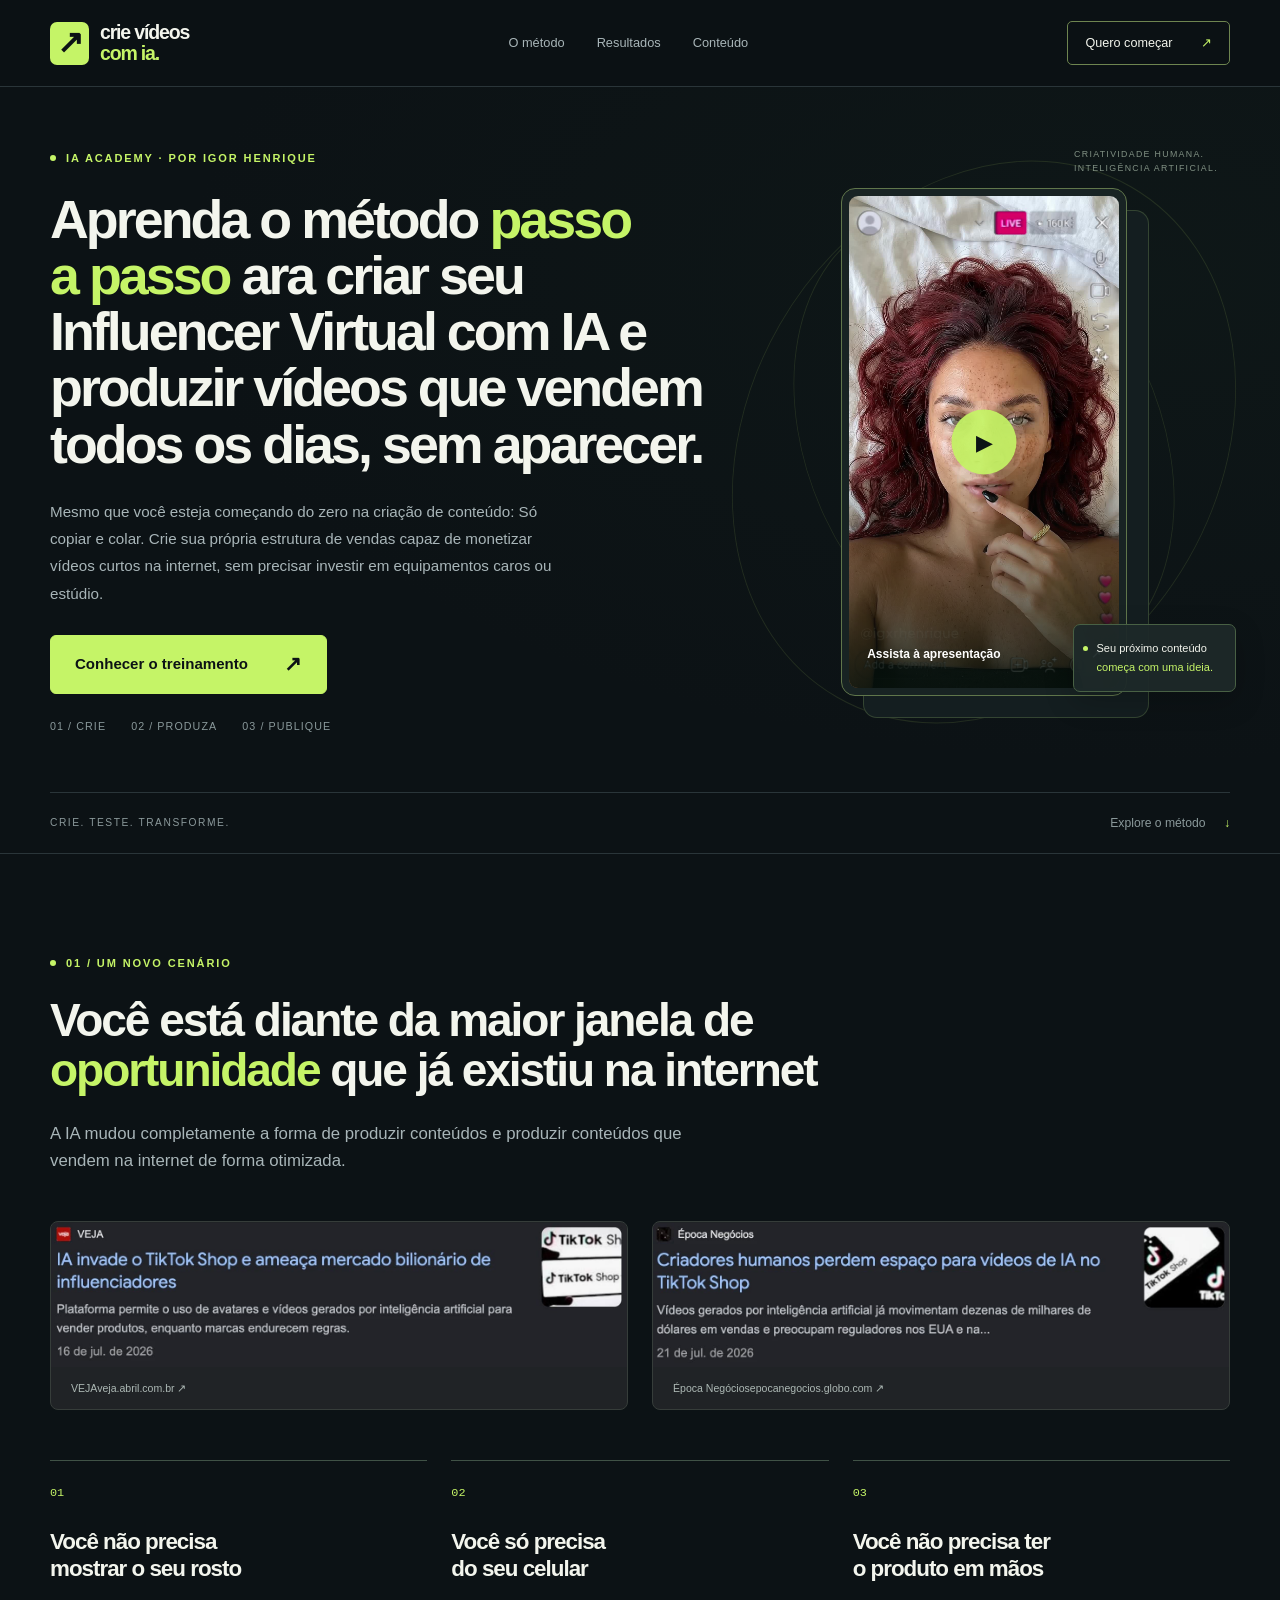
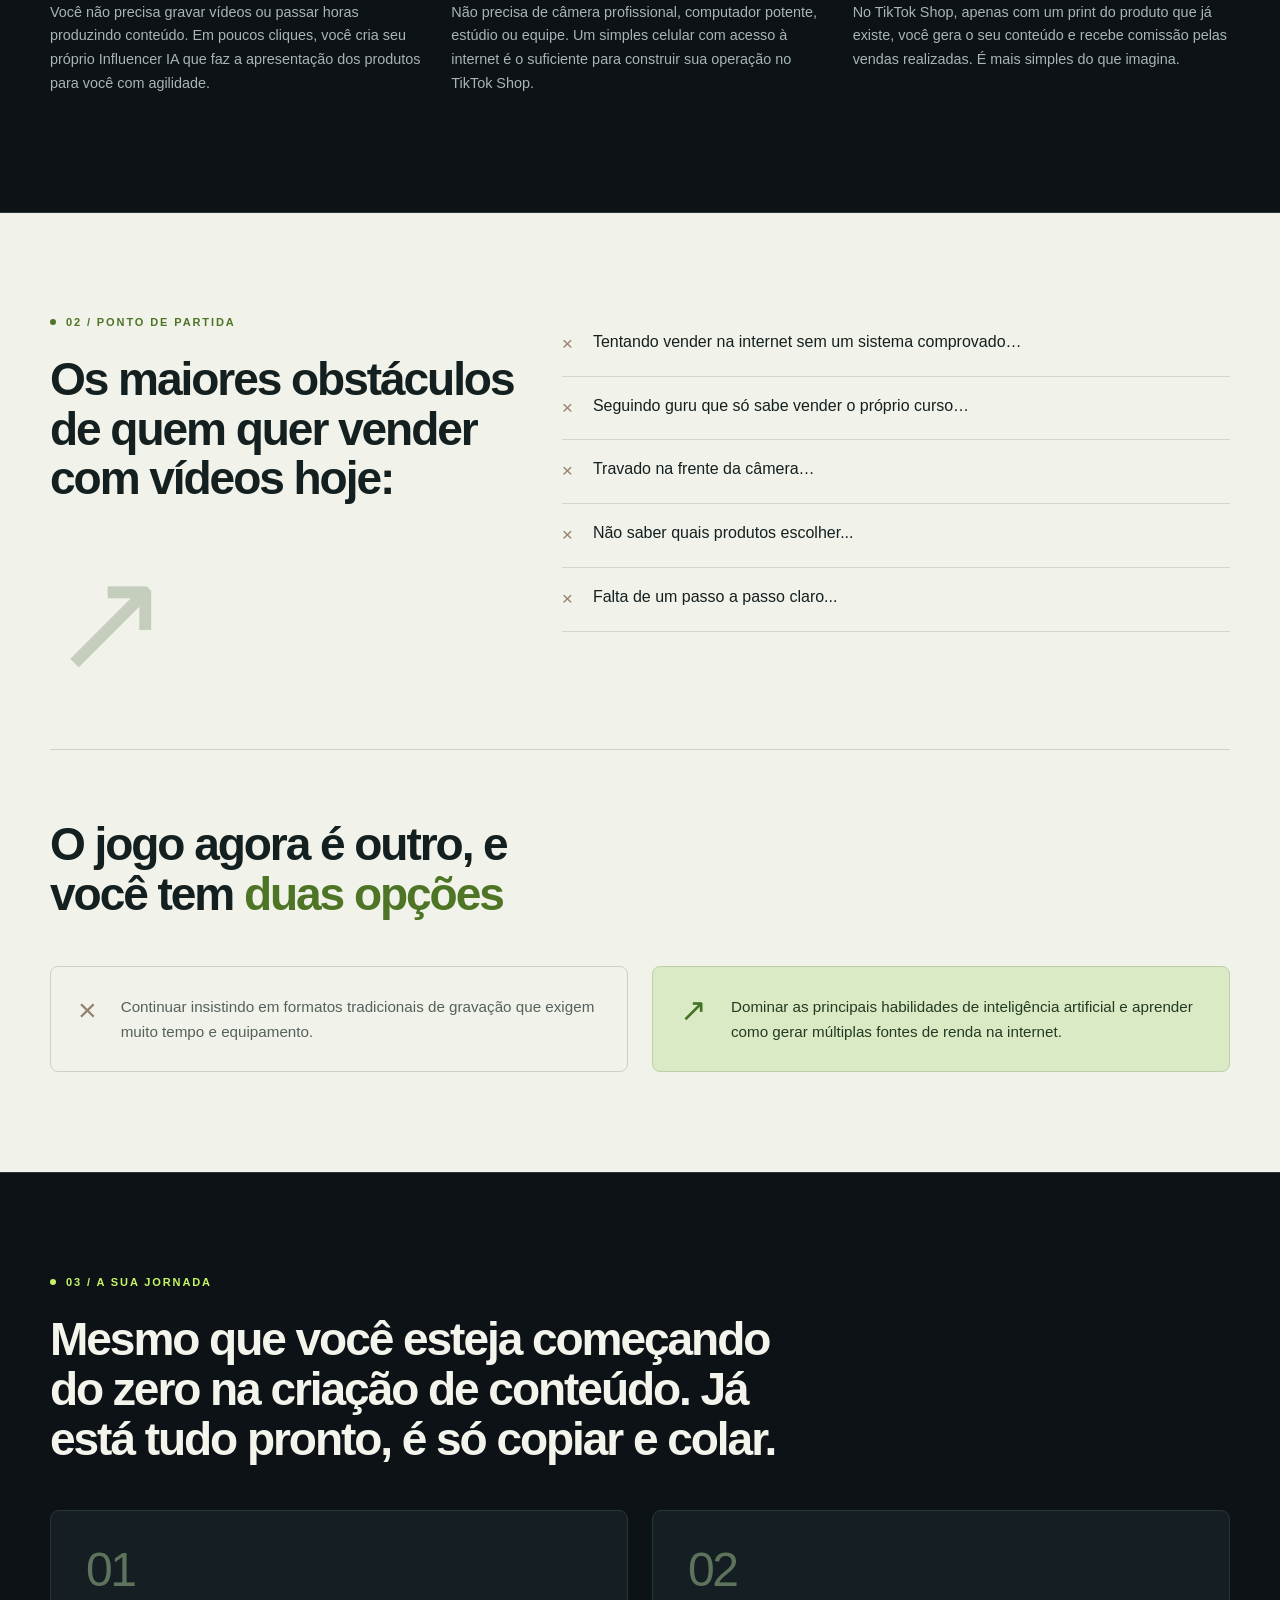
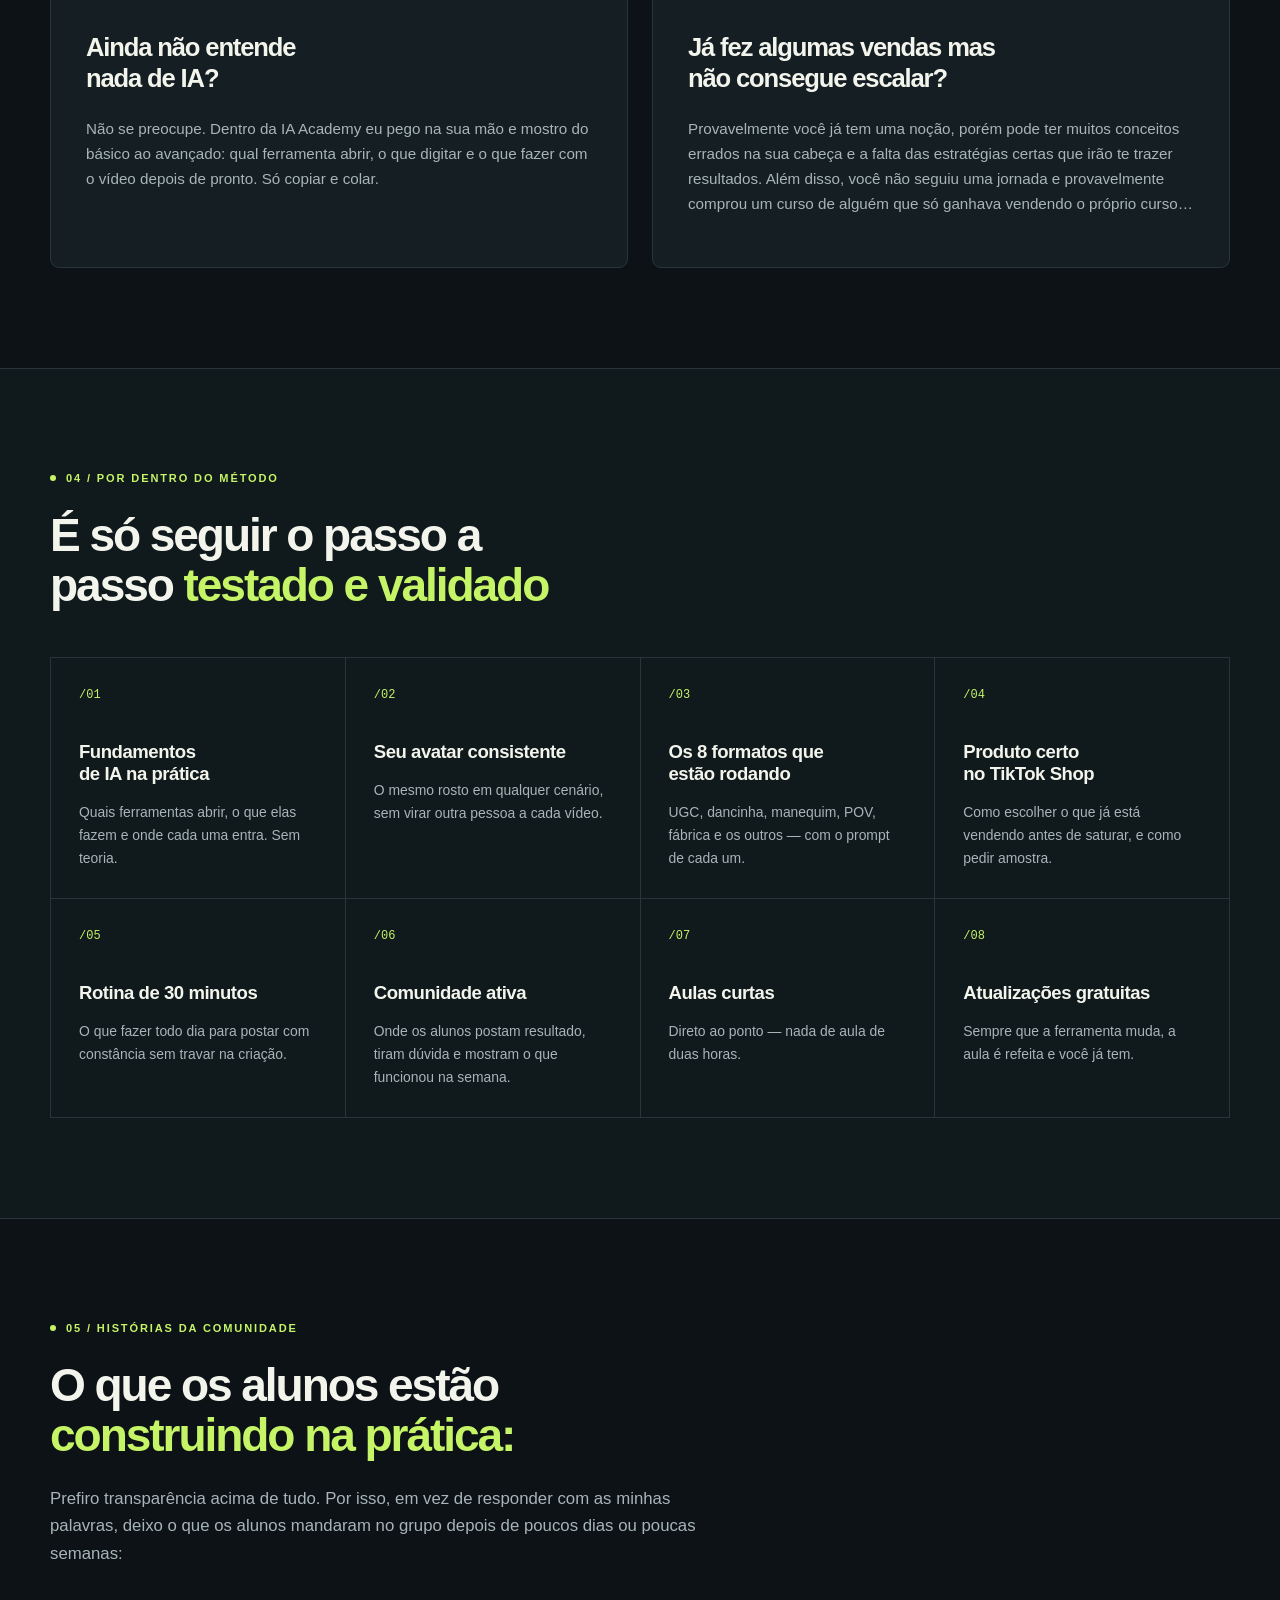
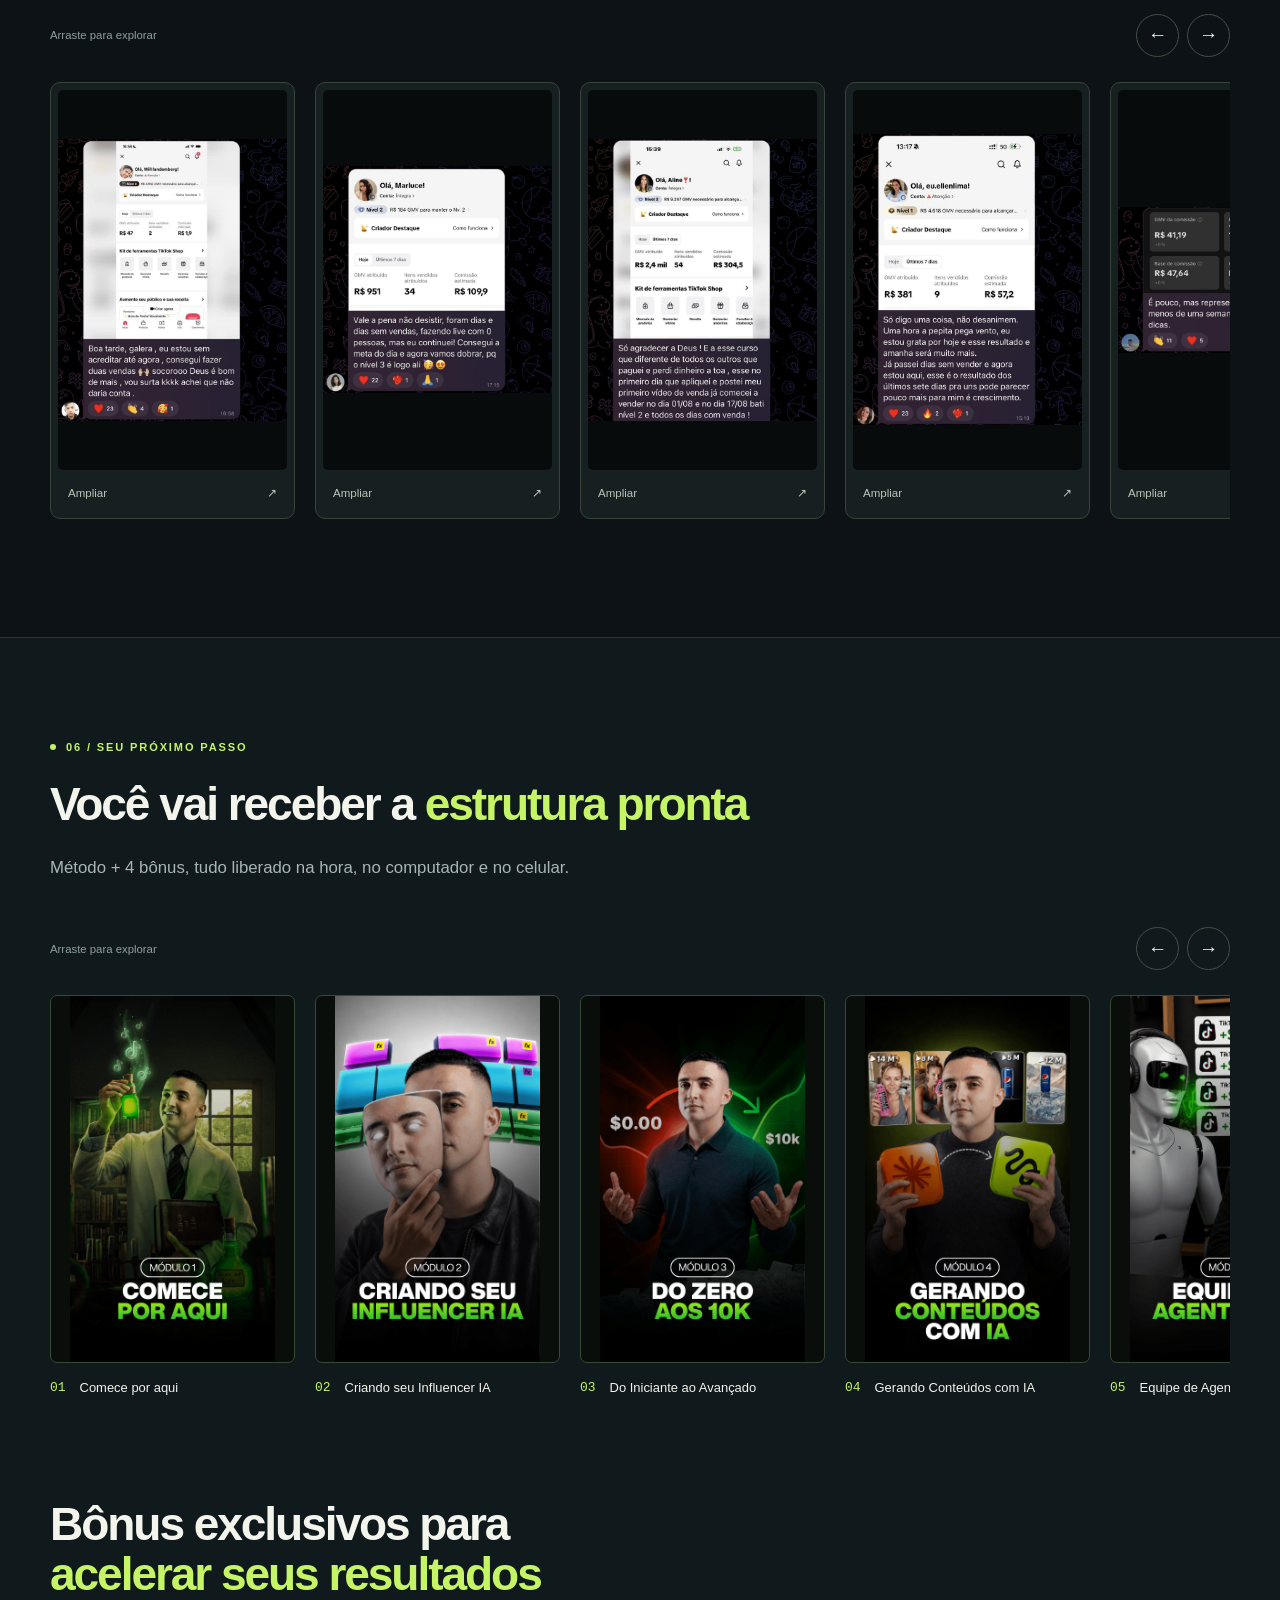
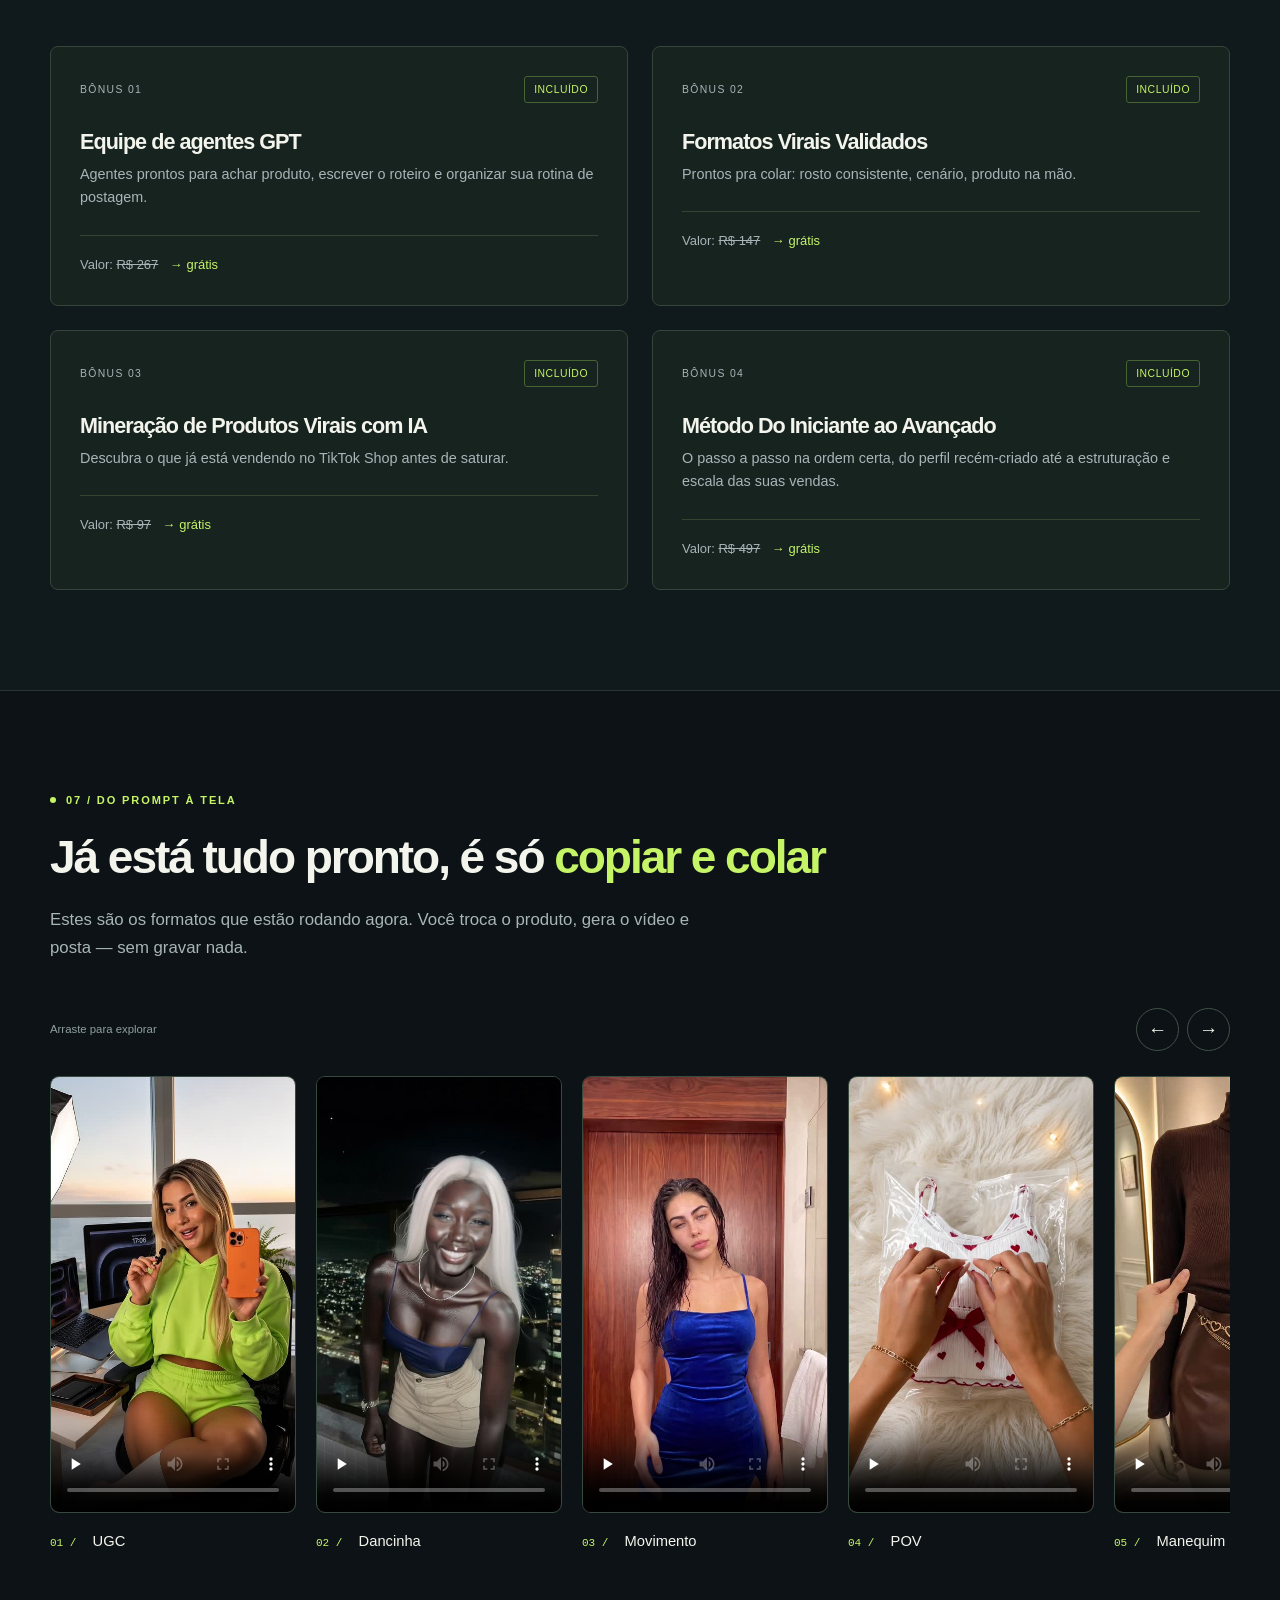
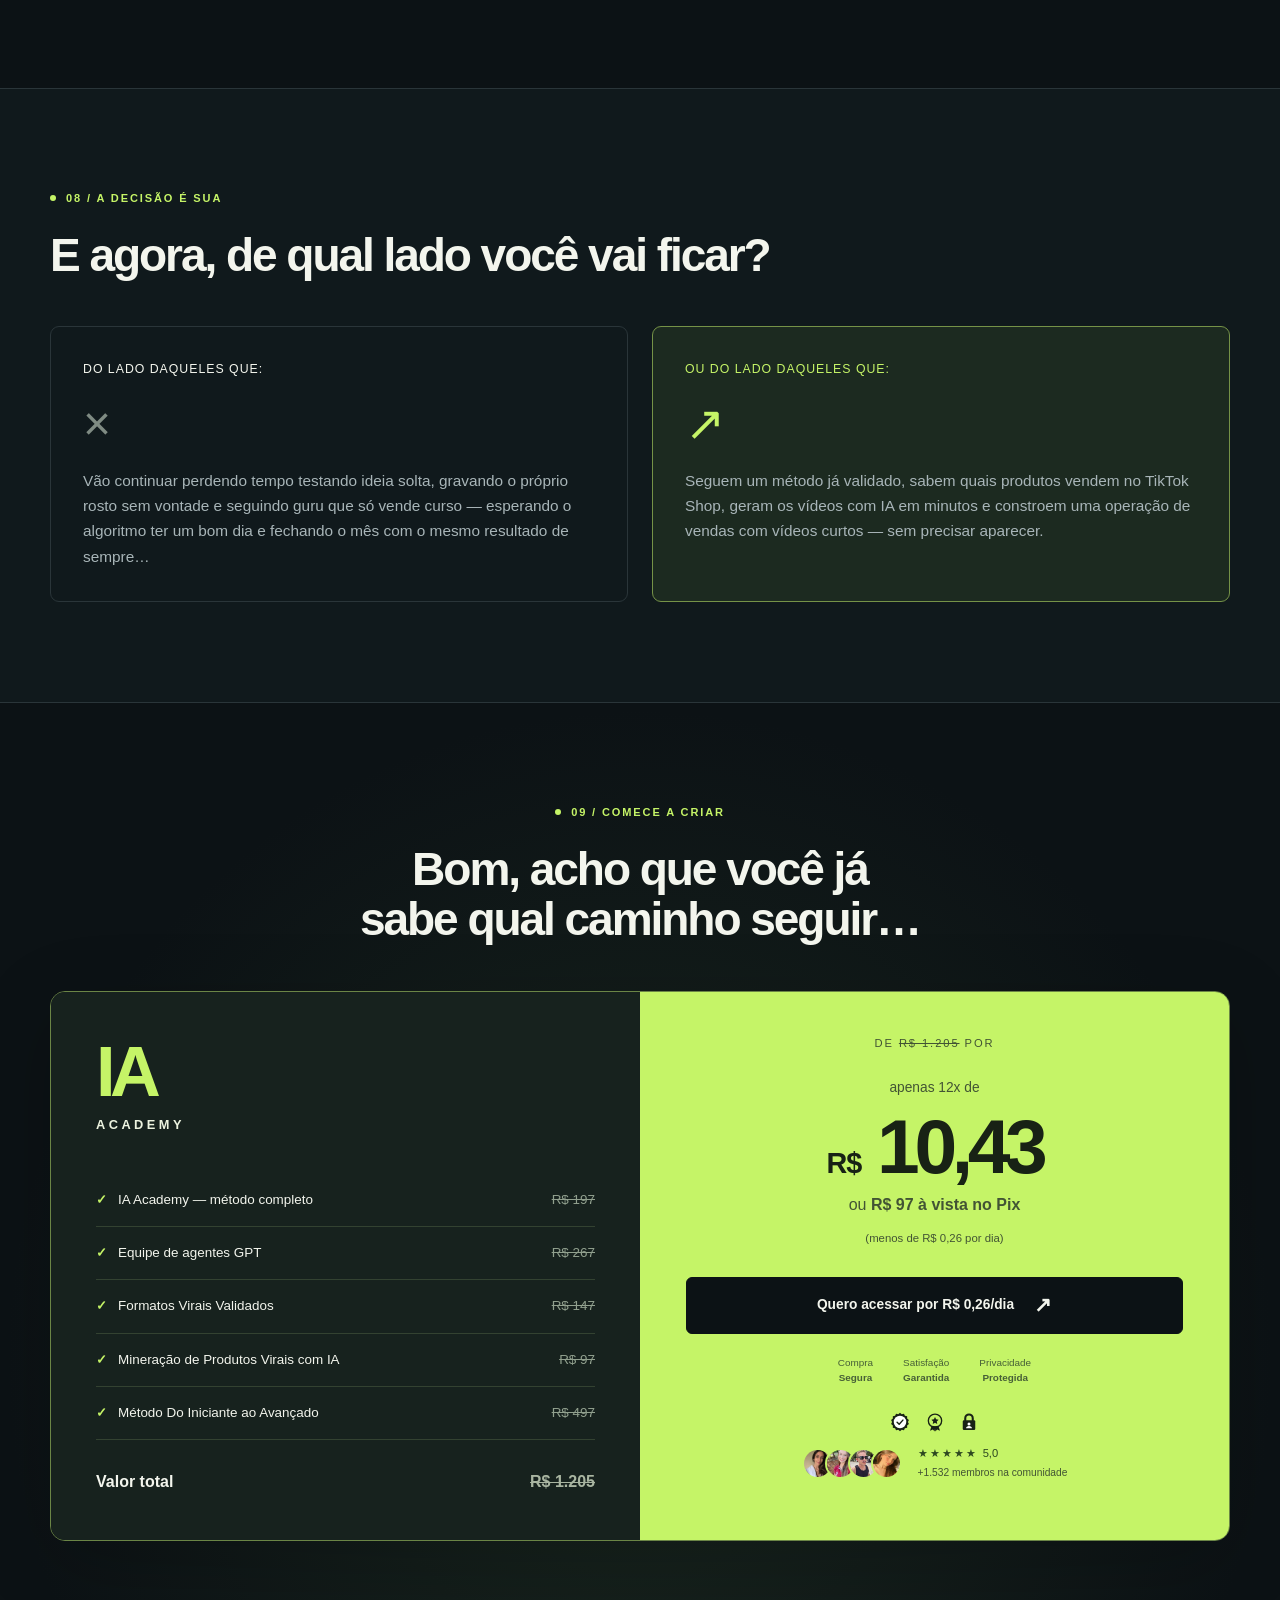
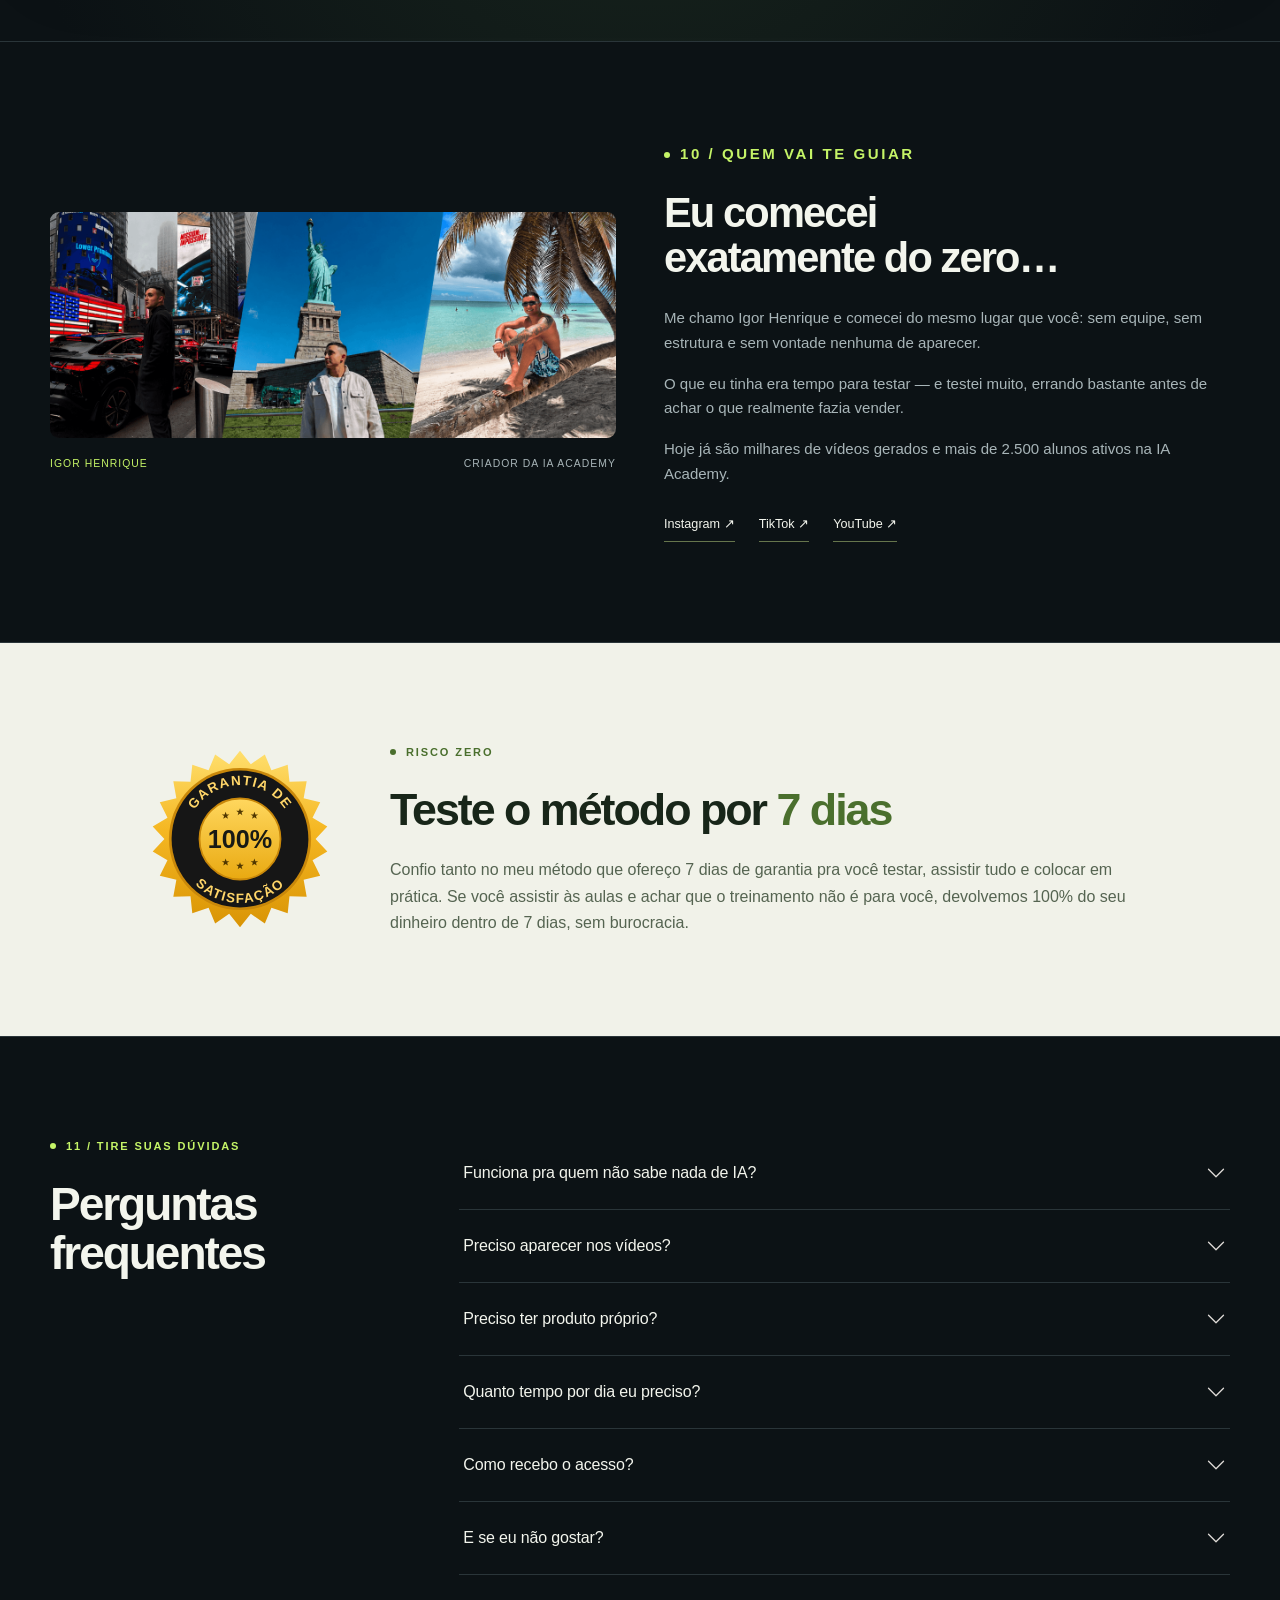
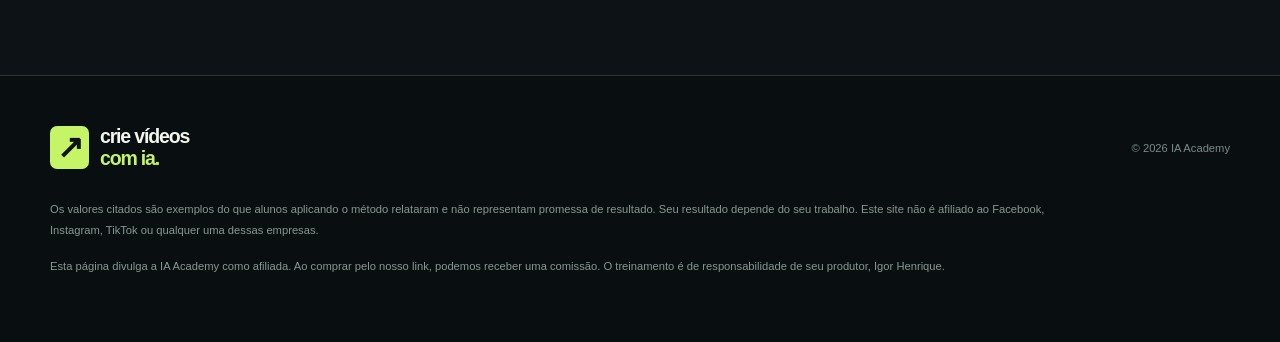
==== commit 42782083: "Atualização IA ACADEMY" ====
--- a/index.html
+++ b/index.html
@@ -10,37 +10,37 @@
 <header class="site-header"><nav class="container nav-shell" aria-label="Navegação principal"><a class="brand" href="#inicio" aria-label="Crie Vídeos com IA — início"><span class="brand-symbol" aria-hidden="true">↗</span><span>crie vídeos<span class="brand-accent">com ia.</span></span></a><div class="nav-links"><a href="#metodo">O método</a><a href="#resultados">Resultados</a><a href="#conteudos">Conteúdo</a></div><a class="nav-cta" href="#oferta">Quero começar <span aria-hidden="true">↗</span></a></nav></header>
 <main id="conteudo"><section class="hero section" id="inicio"><div class="container"><div class="row align-items-center g-5"><div class="col-lg-7 hero-copy">
 <p class="eyebrow"><span></span>IA ACADEMY · POR IGOR HENRIQUE</p>
-<h1>Copie o método validado para criar seu <span class="text-accent">Influencer Virtual</span> e lucrar de <span class="income">R$ 250 a R$ 1.000</span> por dia, sem aparecer.</h1>
-<p class="hero-lead">Não importa se você nunca vendeu pela internet: copie a metodologia e crie sua própria estrutura de vendas capaz de gerar comissões todos os dias, sem investir nenhum centavo.</p>
+<h1>Aprenda o método <span class="text-accent">passo a passo</span> ara criar seu <span class="income">Influencer Virtual</span> com IA e produzir vídeos que vendem todos os dias, sem aparecer.</h1>
+<p class="hero-lead">Mesmo que você esteja começando do zero na criação de conteúdo:  Só copiar e colar. Crie sua própria estrutura de vendas capaz de monetizar vídeos curtos na internet, sem precisar investir em equipamentos caros ou estúdio.</p>
 <a href="#oferta" class="btn btn-lime ">Conhecer o treinamento<span aria-hidden="true">↗</span></a>
 <div class="hero-meta"><span>01 / Crie</span><span>02 / Produza</span><span>03 / Publique</span></div></div>
 <div class="col-lg-5"><div class="hero-stage"><div class="orbit orbit-one" aria-hidden="true"></div><div class="orbit orbit-two" aria-hidden="true"></div><span class="stage-label">CRIATIVIDADE HUMANA.<br>INTELIGÊNCIA ARTIFICIAL.</span><div class="hero-player" id="hero-player"><button class="hero-play" id="load-player" aria-label="Reproduzir vídeo de apresentação da IA Academy"><img src="assets/img/hero-cover.jpg" alt="Apresentação da IA Academy" width="1080" height="1920" fetchpriority="high"><span class="play-circle" aria-hidden="true">▶</span><span class="play-caption">Assista à apresentação <span>↗</span></span></button></div><div class="floating-note"><span class="status-dot"></span> Seu próximo conteúdo<br><strong>começa com uma ideia.</strong></div><p id="player-status" class="player-status" role="status"></p></div></div></div><div class="hero-bottom"><span>CRIE. TESTE. TRANSFORME.</span><a href="#oportunidade" aria-label="Explorar a página">Explore o método <span aria-hidden="true">↓</span></a></div></div></section>
 <section class="section opportunity" id="oportunidade"><div class="container">
-<div class="section-heading"><p class="eyebrow"><span></span>01 / UM NOVO CENÁRIO</p><h2>Você está diante da maior janela de <em>oportunidade</em> que já existiu na internet</h2><p>A IA mudou completamente a forma de produzir conteúdos e gerar renda online de forma automática.</p></div>
+<div class="section-heading"><p class="eyebrow"><span></span>01 / UM NOVO CENÁRIO</p><h2>Você está diante da maior janela de <em>oportunidade</em> que já existiu na internet</h2><p>A IA mudou completamente a forma de produzir conteúdos e produzir conteúdos que vendem na internet de forma otimizada.</p></div>
 <div class="row g-4 press-row">
 <div class="col-md-6"><a class="press-card" href="https://veja.abril.com.br/economia/ia-invade-o-tiktok-shop-e-ameaca-mercado-bilionario-de-influenciadores/" target="_blank" rel="noopener noreferrer"><img src="assets/img/veja.jpg" alt="Manchete da VEJA: IA invade o TikTok Shop e ameaça mercado bilionário de influenciadores" class="" loading="lazy" decoding="async"><span>VEJAveja.abril.com.br ↗</span></a></div>
 <div class="col-md-6"><a class="press-card" href="https://epocanegocios.globo.com/inteligencia-artificial/noticia/2026/07/criadores-humanos-perdem-espaco-para-videos-de-ia-no-tiktok-shop.ghtml" target="_blank" rel="noopener noreferrer"><img src="assets/img/epoca.jpg" alt="Manchete da Época Negócios: Criadores humanos perdem espaço para vídeos de IA no TikTok Shop" class="" loading="lazy" decoding="async"><span>Época Negóciosepocanegocios.globo.com ↗</span></a></div>
 </div><div class="row g-4 benefits">
-<div class="col-md-4"><article class="benefit"><span class="line-number">01</span><h3>Você não precisa mostrar o seu rosto</h3><p>Você não precisa gravar vídeos ou passar horas produzindo conteúdo. Em poucos cliques, você cria seu próprio Influencer IA que faz tudo isso pra você no piloto automático.</p></article></div>
+<div class="col-md-4"><article class="benefit"><span class="line-number">01</span><h3>Você não precisa mostrar o seu rosto</h3><p>Você não precisa gravar vídeos ou passar horas produzindo conteúdo. Em poucos cliques, você cria seu próprio Influencer IA que faz a apresentação dos produtos para você com agilidade.</p></article></div>
 <div class="col-md-4"><article class="benefit"><span class="line-number">02</span><h3>Você só precisa do seu celular</h3><p>Não precisa de câmera profissional, computador potente, estúdio ou equipe. Um simples celular com acesso à internet é o suficiente para construir sua operação no TikTok Shop.</p></article></div>
 <div class="col-md-4"><article class="benefit"><span class="line-number">03</span><h3>Você não precisa ter o produto em mãos</h3><p>No TikTok Shop, apenas com um print do produto que já existe, você gera o seu conteúdo e recebe comissão pelas vendas realizadas. É mais simples do que imagina.</p></article></div>
 </div></div></section>
 <section class="section light-section"><div class="container"><div class="row g-5"><div class="col-lg-5">
-<div class="section-heading"><p class="eyebrow"><span></span>02 / PONTO DE PARTIDA</p><h2>Se você ainda está…</h2></div>
+<div class="section-heading"><p class="eyebrow"><span></span>02 / PONTO DE PARTIDA</p><h2>Os maiores obstáculos de quem quer vender com vídeos hoje:</h2></div>
 <div class="editorial-mark" aria-hidden="true">↗</div></div><div class="col-lg-7"><ul class="pain-list">
 <li><span aria-hidden="true">×</span>Tentando vender na internet sem um sistema comprovado…</li>
 <li><span aria-hidden="true">×</span>Seguindo guru que só sabe vender o próprio curso…</li>
-<li><span aria-hidden="true">×</span>Travado porque não quer aparecer no vídeo…</li>
-<li><span aria-hidden="true">×</span>Sem saber quais produtos realmente vendem no TikTok Shop…</li>
-<li><span aria-hidden="true">×</span>Perdido, sem um passo a passo claro do que fazer no dia a dia…</li>
+<li><span aria-hidden="true">×</span>Travado na frente da câmera…</li>
+<li><span aria-hidden="true">×</span>Não saber quais produtos escolher...</li>
+<li><span aria-hidden="true">×</span>Falta de um passo a passo claro...</li>
 </ul></div></div><div class="choice-block">
 <div class="section-heading"><h2>O jogo agora é outro, e você tem <em>duas opções</em></h2></div>
 <div class="row g-4">
-<div class="col-md-6"><div class="choice negative"><span aria-hidden="true">×</span><p>Ficar no mesmo lugar seguindo a boiada, usando métodos ultrapassados, tentando a sorte e esperando que algo mágico aconteça.</p></div></div>
+<div class="col-md-6"><div class="choice negative"><span aria-hidden="true">×</span><p>Continuar insistindo em formatos tradicionais de gravação que exigem muito tempo e equipamento.</p></div></div>
 <div class="col-md-6"><div class="choice positive"><span aria-hidden="true">↗</span><p>Dominar as principais habilidades de inteligência artificial e aprender como gerar múltiplas fontes de renda na internet.</p></div></div>
 </div></div></div></section>
 <section class="section"><div class="container">
-<div class="section-heading"><p class="eyebrow"><span></span>03 / A SUA JORNADA</p><h2>Não importa o nível que você está agora…</h2></div>
+<div class="section-heading"><p class="eyebrow"><span></span>03 / A SUA JORNADA</p><h2>Mesmo que você esteja começando do zero na criação de conteúdo. Já está tudo pronto, é só copiar e colar.</h2></div>
 <div class="row g-4">
 <div class="col-md-6"><article class="level-card"><span class="outline-number">01</span><h3>Ainda não entende nada de IA?</h3><p>Não se preocupe. Dentro da IA Academy eu pego na sua mão e mostro do básico ao avançado: qual ferramenta abrir, o que digitar e o que fazer com o vídeo depois de pronto. Só copiar e colar.</p></article></div>
 <div class="col-md-6"><article class="level-card"><span class="outline-number">02</span><h3>Já fez algumas vendas mas não consegue escalar?</h3><p>Provavelmente você já tem uma noção, porém pode ter muitos conceitos errados na sua cabeça e a falta das estratégias certas que irão te trazer resultados. Além disso, você não seguiu uma jornada e provavelmente comprou um curso de alguém que só ganhava vendendo o próprio curso…</p></article></div>
@@ -58,19 +58,19 @@
 <div class="col-md-6 col-xl-3"><article class="method-item"><span class="method-number">/08</span><h3>Atualizações gratuitas</h3><p>Sempre que a ferramenta muda, a aula é refeita e você já tem.</p></article></div>
 </div></div></section>
 <section class="section" id="resultados"><div class="container">
-<div class="section-heading"><p class="eyebrow"><span></span>05 / HISTÓRIAS DA COMUNIDADE</p><h2>Em quanto tempo você terá <em>resultado?</em></h2><p>Prefiro transparência acima de tudo. Por isso, em vez de responder com as minhas palavras, deixo o que os alunos mandaram no grupo depois de poucos dias ou poucas semanas:</p></div>
+<div class="section-heading"><p class="eyebrow"><span></span>05 / HISTÓRIAS DA COMUNIDADE</p><h2>O que os alunos estão <em>construindo na prática:</em></h2><p>Prefiro transparência acima de tudo. Por isso, em vez de responder com as minhas palavras, deixo o que os alunos mandaram no grupo depois de poucos dias ou poucas semanas:</p></div>
 <div class="gallery-shell"><div class="gallery-controls"><span>Arraste para explorar</span><div><button class="rail-arrow" data-rail="testimonials" data-direction="-1" aria-label="Anterior">←</button><button class="rail-arrow" data-rail="testimonials" data-direction="1" aria-label="Próximo">→</button></div></div><div class="media-rail depoimentos" id="testimonials" tabindex="0" aria-label="depoimentos"><button class="testimonial-item" data-lightbox="assets/img/IMG-5611.jpg" aria-label="Ampliar captura de resultado 1"><img src="assets/img/IMG-5611.jpg" alt="Captura de resultado de aluno fornecida pelo produtor" class="" loading="lazy" decoding="async"><span>Ampliar <span aria-hidden="true">↗</span></span></button><button class="testimonial-item" data-lightbox="assets/img/IMG-5613.jpg" aria-label="Ampliar captura de resultado 2"><img src="assets/img/IMG-5613.jpg" alt="Captura de resultado de aluno fornecida pelo produtor" class="" loading="lazy" decoding="async"><span>Ampliar <span aria-hidden="true">↗</span></span></button><button class="testimonial-item" data-lightbox="assets/img/IMG-5614.jpg" aria-label="Ampliar captura de resultado 3"><img src="assets/img/IMG-5614.jpg" alt="Captura de resultado de aluno fornecida pelo produtor" class="" loading="lazy" decoding="async"><span>Ampliar <span aria-hidden="true">↗</span></span></button><button class="testimonial-item" data-lightbox="assets/img/IMG-5615.jpg" aria-label="Ampliar captura de resultado 4"><img src="assets/img/IMG-5615.jpg" alt="Captura de resultado de aluno fornecida pelo produtor" class="" loading="lazy" decoding="async"><span>Ampliar <span aria-hidden="true">↗</span></span></button><button class="testimonial-item" data-lightbox="assets/img/IMG-5616.jpg" aria-label="Ampliar captura de resultado 5"><img src="assets/img/IMG-5616.jpg" alt="Captura de resultado de aluno fornecida pelo produtor" class="" loading="lazy" decoding="async"><span>Ampliar <span aria-hidden="true">↗</span></span></button><button class="testimonial-item" data-lightbox="assets/img/IMG-5617.jpg" aria-label="Ampliar captura de resultado 6"><img src="assets/img/IMG-5617.jpg" alt="Captura de resultado de aluno fornecida pelo produtor" class="" loading="lazy" decoding="async"><span>Ampliar <span aria-hidden="true">↗</span></span></button><button class="testimonial-item" data-lightbox="assets/img/IMG-5618.jpg" aria-label="Ampliar captura de resultado 7"><img src="assets/img/IMG-5618.jpg" alt="Captura de resultado de aluno fornecida pelo produtor" class="" loading="lazy" decoding="async"><span>Ampliar <span aria-hidden="true">↗</span></span></button><button class="testimonial-item" data-lightbox="assets/img/IMG-5619.jpg" aria-label="Ampliar captura de resultado 8"><img src="assets/img/IMG-5619.jpg" alt="Captura de resultado de aluno fornecida pelo produtor" class="" loading="lazy" decoding="async"><span>Ampliar <span aria-hidden="true">↗</span></span></button><button class="testimonial-item" data-lightbox="assets/img/IMG-5621.jpg" aria-label="Ampliar captura de resultado 9"><img src="assets/img/IMG-5621.jpg" alt="Captura de resultado de aluno fornecida pelo produtor" class="" loading="lazy" decoding="async"><span>Ampliar <span aria-hidden="true">↗</span></span></button><button class="testimonial-item" data-lightbox="assets/img/IMG-5622.jpg" aria-label="Ampliar captura de resultado 10"><img src="assets/img/IMG-5622.jpg" alt="Captura de resultado de aluno fornecida pelo produtor" class="" loading="lazy" decoding="async"><span>Ampliar <span aria-hidden="true">↗</span></span></button><button class="testimonial-item" data-lightbox="assets/img/IMG-5623.jpg" aria-label="Ampliar captura de resultado 11"><img src="assets/img/IMG-5623.jpg" alt="Captura de resultado de aluno fornecida pelo produtor" class="" loading="lazy" decoding="async"><span>Ampliar <span aria-hidden="true">↗</span></span></button><button class="testimonial-item" data-lightbox="assets/img/IMG-5624.jpg" aria-label="Ampliar captura de resultado 12"><img src="assets/img/IMG-5624.jpg" alt="Captura de resultado de aluno fornecida pelo produtor" class="" loading="lazy" decoding="async"><span>Ampliar <span aria-hidden="true">↗</span></span></button><button class="testimonial-item" data-lightbox="assets/img/IMG-5625.jpg" aria-label="Ampliar captura de resultado 13"><img src="assets/img/IMG-5625.jpg" alt="Captura de resultado de aluno fornecida pelo produtor" class="" loading="lazy" decoding="async"><span>Ampliar <span aria-hidden="true">↗</span></span></button></div></div>
 </div></section>
 <section class="section modules-section" id="conteudos"><div class="container">
 <div class="section-heading"><p class="eyebrow"><span></span>06 / SEU PRÓXIMO PASSO</p><h2>Você vai receber a <em>estrutura pronta</em></h2><p>Método + 4 bônus, tudo liberado na hora, no computador e no celular.</p></div>
-<div class="gallery-shell"><div class="gallery-controls"><span>Arraste para explorar</span><div><button class="rail-arrow" data-rail="modules" data-direction="-1" aria-label="Anterior">←</button><button class="rail-arrow" data-rail="modules" data-direction="1" aria-label="Próximo">→</button></div></div><div class="media-rail modulos" id="modules" tabindex="0" aria-label="modulos"><figure class="module-item"><img src="assets/img/1787115406260-k9skco.png" alt="🏁 Comece por aqui" class="" loading="lazy" decoding="async"><figcaption><span>01</span>Comece por aqui</figcaption></figure><figure class="module-item"><img src="assets/img/1787115414611-bo32i6.png" alt="🧪 Criando seu Influencer IA" class="" loading="lazy" decoding="async"><figcaption><span>02</span>Criando seu Influencer IA</figcaption></figure><figure class="module-item"><img src="assets/img/1787115428277-dfplet.png" alt="📜 Do Zero aos 10k" class="" loading="lazy" decoding="async"><figcaption><span>03</span>Do Zero aos 10k</figcaption></figure><figure class="module-item"><img src="assets/img/1787115435305-pvoes5.png" alt="🎬 Gerando Conteúdos com IA" class="" loading="lazy" decoding="async"><figcaption><span>04</span>Gerando Conteúdos com IA</figcaption></figure><figure class="module-item"><img src="assets/img/1787115443806-9fqkhj.png" alt="🤖 Equipe de Agentes GPT" class="" loading="lazy" decoding="async"><figcaption><span>05</span>Equipe de Agentes GPT</figcaption></figure><figure class="module-item"><img src="assets/img/1787115451268-xtw0hp.png" alt="🔐 Caixa Preta dos Prompts" class="" loading="lazy" decoding="async"><figcaption><span>06</span>Caixa Preta dos Prompts</figcaption></figure><figure class="module-item"><img src="assets/img/1789091849207-qpzxua.png" alt="🫱🏻‍🫲🏼 Seja um Sócio" class="" loading="lazy" decoding="async"><figcaption><span>07</span>Seja um Sócio</figcaption></figure></div></div>
+<div class="gallery-shell"><div class="gallery-controls"><span>Arraste para explorar</span><div><button class="rail-arrow" data-rail="modules" data-direction="-1" aria-label="Anterior">←</button><button class="rail-arrow" data-rail="modules" data-direction="1" aria-label="Próximo">→</button></div></div><div class="media-rail modulos" id="modules" tabindex="0" aria-label="modulos"><figure class="module-item"><img src="assets/img/1787115406260-k9skco.png" alt="🏁 Comece por aqui" class="" loading="lazy" decoding="async"><figcaption><span>01</span>Comece por aqui</figcaption></figure><figure class="module-item"><img src="assets/img/1787115414611-bo32i6.png" alt="🧪 Criando seu Influencer IA" class="" loading="lazy" decoding="async"><figcaption><span>02</span>Criando seu Influencer IA</figcaption></figure><figure class="module-item"><img src="assets/img/1787115428277-dfplet.png" alt="📜 Do Iniciante ao Avançado" class="" loading="lazy" decoding="async"><figcaption><span>03</span>Do Iniciante ao Avançado</figcaption></figure><figure class="module-item"><img src="assets/img/1787115435305-pvoes5.png" alt="🎬 Gerando Conteúdos com IA" class="" loading="lazy" decoding="async"><figcaption><span>04</span>Gerando Conteúdos com IA</figcaption></figure><figure class="module-item"><img src="assets/img/1787115443806-9fqkhj.png" alt="🤖 Equipe de Agentes GPT" class="" loading="lazy" decoding="async"><figcaption><span>05</span>Equipe de Agentes GPT</figcaption></figure><figure class="module-item"><img src="assets/img/1787115451268-xtw0hp.png" alt="🔐 Caixa Preta dos Prompts" class="" loading="lazy" decoding="async"><figcaption><span>06</span>Caixa Preta dos Prompts</figcaption></figure><figure class="module-item"><img src="assets/img/1789091849207-qpzxua.png" alt="🫱🏻‍🫲🏼 Seja um Sócio" class="" loading="lazy" decoding="async"><figcaption><span>07</span>Seja um Sócio</figcaption></figure></div></div>
 <div class="bonus-heading">
 <div class="section-heading"><h2>Bônus exclusivos para <em>acelerar seus resultados</em></h2></div>
 </div><div class="row g-4">
 <div class="col-md-6"><article class="bonus-card"><div class="bonus-top"><span>BÔNUS 01</span><span class="included">INCLUÍDO</span></div><h3>Equipe de agentes GPT</h3><p>Agentes prontos para achar produto, escrever o roteiro e organizar sua rotina de postagem.</p><p class="bonus-price">Valor: <del>R$ 267</del> <span>→ grátis</span></p></article></div>
 <div class="col-md-6"><article class="bonus-card"><div class="bonus-top"><span>BÔNUS 02</span><span class="included">INCLUÍDO</span></div><h3>Formatos Virais Validados</h3><p>Prontos pra colar: rosto consistente, cenário, produto na mão.</p><p class="bonus-price">Valor: <del>R$ 147</del> <span>→ grátis</span></p></article></div>
 <div class="col-md-6"><article class="bonus-card"><div class="bonus-top"><span>BÔNUS 03</span><span class="included">INCLUÍDO</span></div><h3>Mineração de Produtos Virais com IA</h3><p>Descubra o que já está vendendo no TikTok Shop antes de saturar.</p><p class="bonus-price">Valor: <del>R$ 97</del> <span>→ grátis</span></p></article></div>
-<div class="col-md-6"><article class="bonus-card"><div class="bonus-top"><span>BÔNUS 04</span><span class="included">INCLUÍDO</span></div><h3>Método do zero aos 10k</h3><p>O passo a passo na ordem certa, do perfil recém-criado à primeira faixa de 10 mil.</p><p class="bonus-price">Valor: <del>R$ 497</del> <span>→ grátis</span></p></article></div>
+<div class="col-md-6"><article class="bonus-card"><div class="bonus-top"><span>BÔNUS 04</span><span class="included">INCLUÍDO</span></div><h3>Método Do Iniciante ao Avançado</h3><p>O passo a passo na ordem certa, do perfil recém-criado até a estruturação e escala das suas vendas.</p><p class="bonus-price">Valor: <del>R$ 497</del> <span>→ grátis</span></p></article></div>
 </div></div></section>
 <section class="section" id="exemplos"><div class="container">
 <div class="section-heading"><p class="eyebrow"><span></span>07 / DO PROMPT À TELA</p><h2>Já está tudo pronto, é só <em>copiar e colar</em></h2><p>Estes são os formatos que estão rodando agora. Você troca o produto, gera o vídeo e posta — sem gravar nada.</p></div>
@@ -80,7 +80,7 @@
 <div class="section-heading"><p class="eyebrow"><span></span>08 / A DECISÃO É SUA</p><h2>E agora, de qual lado você vai ficar?</h2></div>
 <div class="row g-4">
 <div class="col-md-6"><article class="decision no"><p class="decision-label">Do lado daqueles que:</p><span class="decision-sign" aria-hidden="true">×</span><p>Vão continuar perdendo tempo testando ideia solta, gravando o próprio rosto sem vontade e seguindo guru que só vende curso — esperando o algoritmo ter um bom dia e fechando o mês com o mesmo resultado de sempre…</p></article></div>
-<div class="col-md-6"><article class="decision yes"><p class="decision-label">Ou do lado daqueles que:</p><span class="decision-sign" aria-hidden="true">↗</span><p>Seguem um método já validado, sabem quais produtos vendem no TikTok Shop, geram os vídeos com IA em minutos e constroem uma renda que roda todo dia — sem aparecer e sem investir…</p></article></div>
+<div class="col-md-6"><article class="decision yes"><p class="decision-label">Ou do lado daqueles que:</p><span class="decision-sign" aria-hidden="true">↗</span><p>Seguem um método já validado, sabem quais produtos vendem no TikTok Shop, geram os vídeos com IA em minutos e constroem uma operação de vendas com vídeos curtos — sem precisar aparecer.</p></article></div>
 </div></div></section>
 <section class="section offer-section" id="oferta"><div class="container">
 <div class="section-heading"><p class="eyebrow"><span></span>09 / COMECE A CRIAR</p><h2>Bom, acho que você já sabe qual caminho seguir…</h2></div>
@@ -89,7 +89,7 @@
 <li><span><b aria-hidden="true">✓</b>Equipe de agentes GPT</span><del>R$ 267</del></li>
 <li><span><b aria-hidden="true">✓</b>Formatos Virais Validados</span><del>R$ 147</del></li>
 <li><span><b aria-hidden="true">✓</b>Mineração de Produtos Virais com IA</span><del>R$ 97</del></li>
-<li><span><b aria-hidden="true">✓</b>Método do zero aos 10k</span><del>R$ 497</del></li>
+<li><span><b aria-hidden="true">✓</b>Método Do Iniciante ao Avançado</span><del>R$ 497</del></li>
 </ul><div class="total"><span>Valor total</span><del>R$ 1.205</del></div></div><div class="col-lg-6 offer-price"><p class="old-price">DE <del>R$ 1.205</del> POR</p><p class="installments">apenas 12x de</p><div class="price"><span>R$</span> 10,43</div><p class="cash">ou <strong>R$ 97 à vista no Pix</strong></p><p class="daily">(menos de R$ 0,26 por dia)</p><button class="btn btn-lime w-100 purchase-button" data-checkout>Quero acessar por R$ 0,26/dia <span aria-hidden="true">↗</span></button><div class="trust-row"><span>Compra<br><strong>Segura</strong></span><span>Satisfação<br><strong>Garantida</strong></span><span>Privacidade<br><strong>Protegida</strong></span></div>
 <span class="original-trust-icon" aria-hidden="true"><svg viewBox="0 0 48 48" fill="currentColor" aria-hidden="true"><polygon points="24.0,2.0 28.2,5.5 33.5,4.2 35.8,9.1 41.2,10.3 41.1,15.8 45.4,19.1 43.0,24.0 45.4,28.9 41.1,32.2 41.2,37.7 35.8,38.9 33.5,43.8 28.2,42.5 24.0,46.0 19.8,42.5 14.5,43.8 12.2,38.9 6.8,37.7 6.9,32.2 2.6,28.9 5.0,24.0 2.6,19.1 6.9,15.8 6.8,10.3 12.2,9.1 14.5,4.2 19.8,5.5"></polygon><circle cx="24" cy="24" r="15" fill="var(--fundo-cartao, #fff)"></circle><path d="M17 24.5l5 5 9-10" fill="none" stroke="currentColor" stroke-width="3.4" stroke-linecap="round" stroke-linejoin="round"></path></svg></span>
 <span class="original-trust-icon" aria-hidden="true"><svg viewBox="0 0 48 48" fill="currentColor" aria-hidden="true"><path d="M16 33l-4 12 7-3 4 5 2-13z"></path><path d="M32 33l4 12-7-3-4 5-2-13z"></path><circle cx="24" cy="21" r="16" fill="none" stroke="currentColor" stroke-width="3.2"></circle><path d="M24 12l2.7 5.6 6 .9-4.4 4.3 1.1 6.2-5.4-3-5.4 3 1.1-6.2-4.4-4.3 6-.9z"></path></svg></span>
@@ -103,10 +103,10 @@
 <section class="section author-section" id="produtor"><div class="container"><div class="row g-5 align-items-center"><div class="col-lg-6"><figure class="author-image">
 <img src="assets/img/Chat-GPT-Image-27-de-ago-de-2026-14-45-22.png" alt="Igor Henrique, produtor da IA Academy" class="" loading="lazy" decoding="async">
 <figcaption>IGOR HENRIQUE <span>CRIADOR DA IA ACADEMY</span></figcaption></figure></div><div class="col-lg-6">
-<div class="section-heading"><p class="eyebrow"><span></span>10 / QUEM VAI TE GUIAR</p><h2>Eu já estive exatamente onde você está agora…</h2></div>
+<div class="section-heading"><p class="eyebrow"><span></span>10 / QUEM VAI TE GUIAR</p><h2>Eu comecei exatamente do zero…</h2></div>
 <p>Me chamo Igor Henrique e comecei do mesmo lugar que você: sem equipe, sem estrutura e sem vontade nenhuma de aparecer.</p>
 <p>O que eu tinha era tempo para testar — e testei muito, errando bastante antes de achar o que realmente fazia vender.</p>
-<p>Hoje já são múltiplos 7 dígitos faturados vendendo na internet, milhares de pessoas impactadas e mais de 2.500 alunos ativos na IA Academy.</p>
+<p>Hoje já são milhares de vídeos gerados e mais de 2.500 alunos ativos na IA Academy.</p>
 <div class="social-links">
 <a href="https://www.instagram.com/igao.ia" target="_blank" rel="noopener noreferrer">Instagram ↗</a>
 <a href="https://www.tiktok.com/@igao.ia" target="_blank" rel="noopener noreferrer">TikTok ↗</a>
@@ -115,7 +115,7 @@
 <section class="section guarantee-section"><div class="container"><div class="guarantee">
 <div class="seal" aria-hidden="true"><svg viewBox="0 0 200 200"><defs><linearGradient id="ouro" x1="0" y1="0" x2="0" y2="1"><stop offset="0" stop-color="#ffdf6e"></stop><stop offset="0.45" stop-color="#f5b722"></stop><stop offset="1" stop-color="#d99405"></stop></linearGradient><linearGradient id="ouro-interno" x1="0" y1="0" x2="0" y2="1"><stop offset="0" stop-color="#ffd75e"></stop><stop offset="1" stop-color="#e9a911"></stop></linearGradient><path id="arco-topo" d="M100 100 m -60 0 a 60 60 0 0 1 120 0" fill="none"></path><path id="arco-base" d="M100 100 m -71 0 a 71 71 0 0 0 142 0" fill="none"></path></defs><polygon points="100.0,2.0 112.0,16.9 127.6,6.0 134.9,23.6 153.0,17.6 155.0,36.5 174.1,35.8 170.7,54.6 189.1,59.3 180.6,76.3 197.0,86.1 184.0,100.0 197.0,113.9 180.6,123.7 189.1,140.7 170.7,145.4 174.1,164.2 155.0,163.5 153.0,182.4 134.9,176.4 127.6,194.0 112.0,183.1 100.0,198.0 88.0,183.1 72.4,194.0 65.1,176.4 47.0,182.4 45.0,163.5 25.9,164.2 29.3,145.4 10.9,140.7 19.4,123.7 3.0,113.9 16.0,100.0 3.0,86.1 19.4,76.3 10.9,59.3 29.3,54.6 25.9,35.8 45.0,36.5 47.0,17.6 65.1,23.6 72.4,6.0 88.0,16.9" fill="url(#ouro)"></polygon><circle cx="100" cy="100" r="79" fill="#c9880a"></circle><circle cx="100" cy="100" r="76" fill="#161616"></circle><circle cx="100" cy="100" r="45" fill="url(#ouro-interno)" stroke="#c9880a" stroke-width="2"></circle><text class="selo-arco"><textPath href="#arco-topo" startOffset="50%">GARANTIA DE</textPath></text><text class="selo-arco"><textPath href="#arco-base" startOffset="50%">SATISFAÇÃO</textPath></text><text class="selo-numero" x="100" y="100" dominant-baseline="central">100%</text><path class="selo-estrela" transform="translate(84 74) scale(0.42)" d="M0 -10 2.6 -3.2 10 -3.2 4 1.2 6.2 8.4 0 4.2 -6.2 8.4 -4 1.2 -10 -3.2 -2.6 -3.2Z"></path><path class="selo-estrela" transform="translate(100 70) scale(0.42)" d="M0 -10 2.6 -3.2 10 -3.2 4 1.2 6.2 8.4 0 4.2 -6.2 8.4 -4 1.2 -10 -3.2 -2.6 -3.2Z"></path><path class="selo-estrela" transform="translate(116 74) scale(0.42)" d="M0 -10 2.6 -3.2 10 -3.2 4 1.2 6.2 8.4 0 4.2 -6.2 8.4 -4 1.2 -10 -3.2 -2.6 -3.2Z"></path><path class="selo-estrela" transform="translate(84 126) scale(0.42)" d="M0 -10 2.6 -3.2 10 -3.2 4 1.2 6.2 8.4 0 4.2 -6.2 8.4 -4 1.2 -10 -3.2 -2.6 -3.2Z"></path><path class="selo-estrela" transform="translate(100 130) scale(0.42)" d="M0 -10 2.6 -3.2 10 -3.2 4 1.2 6.2 8.4 0 4.2 -6.2 8.4 -4 1.2 -10 -3.2 -2.6 -3.2Z"></path><path class="selo-estrela" transform="translate(116 126) scale(0.42)" d="M0 -10 2.6 -3.2 10 -3.2 4 1.2 6.2 8.4 0 4.2 -6.2 8.4 -4 1.2 -10 -3.2 -2.6 -3.2Z"></path></svg></div><div>
 <p class="eyebrow"><span></span>RISCO ZERO</p>
-<h2>Teste o método por <em>7 dias</em></h2><p>Confio tanto no meu método que ofereço 7 dias de garantia pra você testar, assistir tudo e colocar em prática. Se você estudar, aplicar e não obter resultados, ou achar que isso não é pra você, devolvemos seu dinheiro sem burocracia nenhuma.</p></div></div></div></section>
+<h2>Teste o método por <em>7 dias</em></h2><p>Confio tanto no meu método que ofereço 7 dias de garantia pra você testar, assistir tudo e colocar em prática. Se você assistir às aulas e achar que o treinamento não é para você, devolvemos 100% do seu dinheiro dentro de 7 dias, sem burocracia.</p></div></div></div></section>
 <section class="section faq-section" id="duvidas"><div class="container"><div class="row g-5"><div class="col-lg-4">
 <div class="section-heading"><p class="eyebrow"><span></span>11 / TIRE SUAS DÚVIDAS</p><h2>Perguntas frequentes</h2></div>
 </div><div class="col-lg-8"><div class="accordion" id="faq">
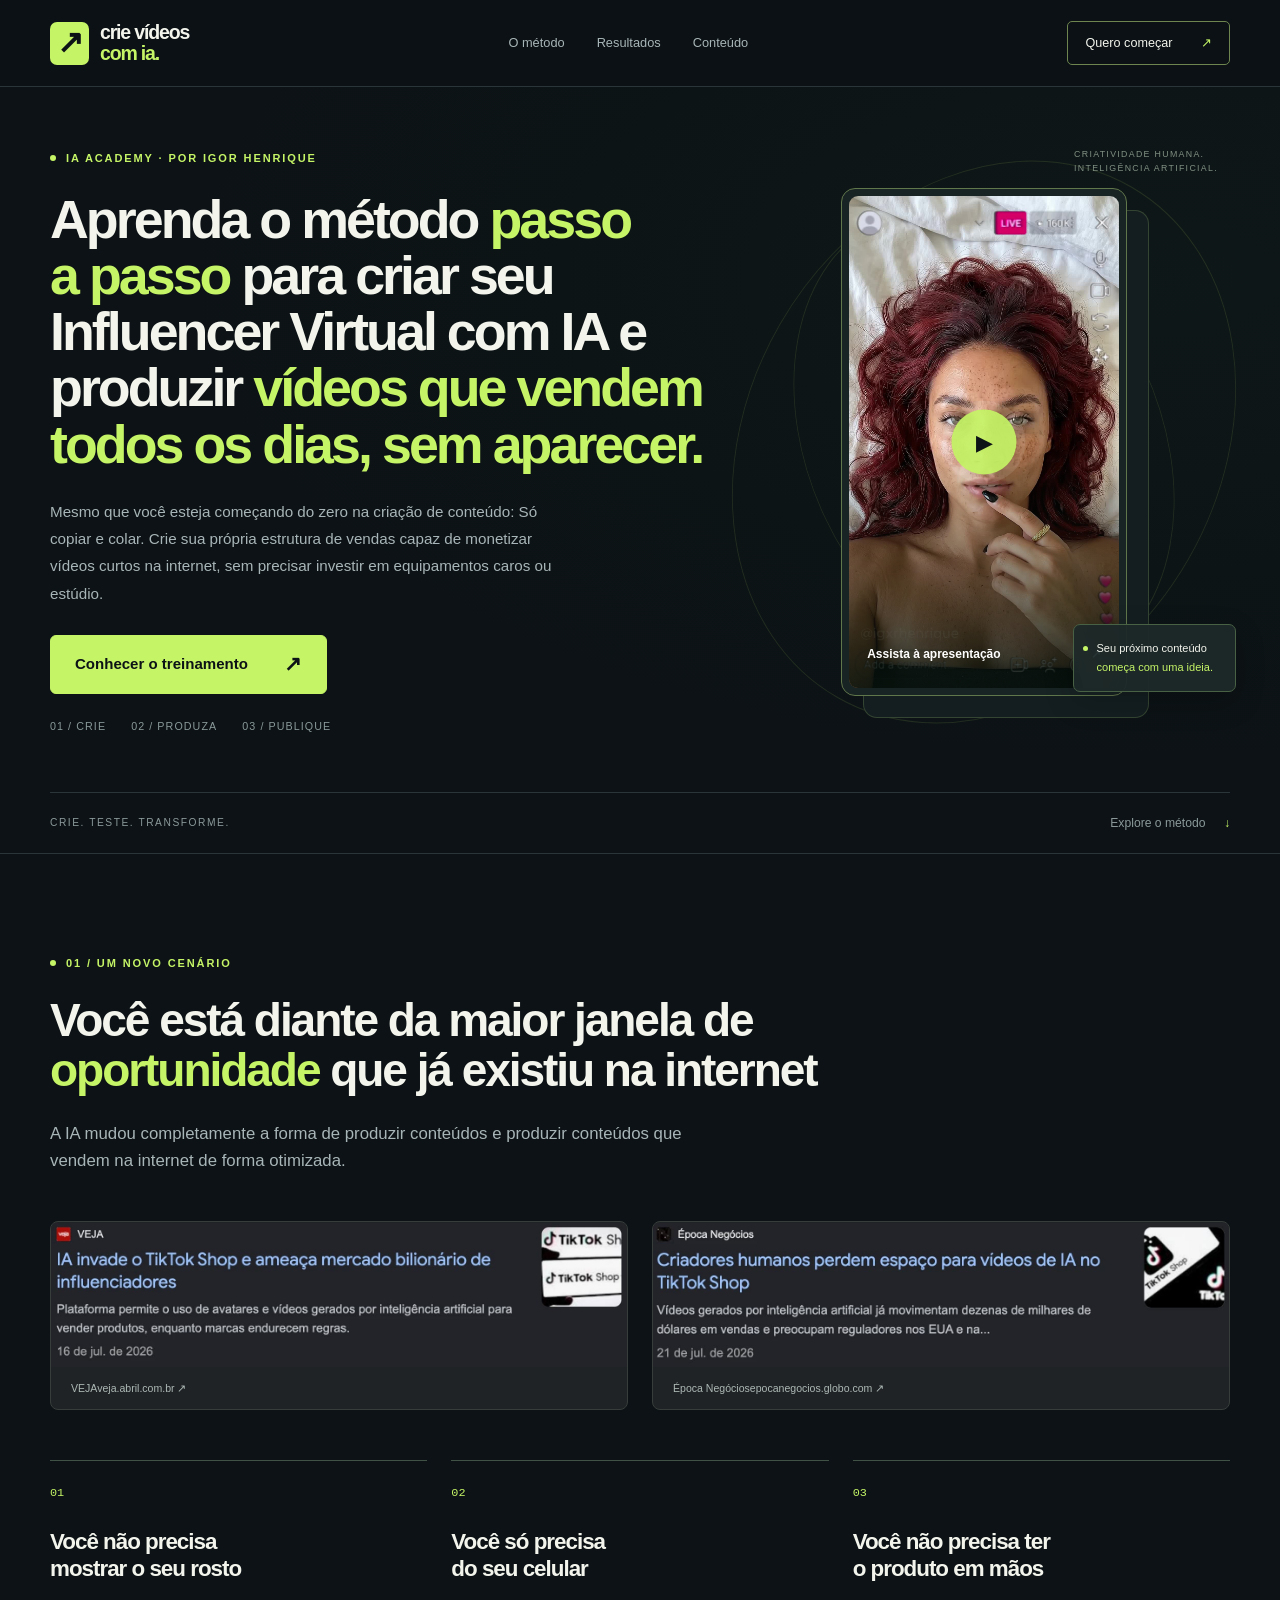
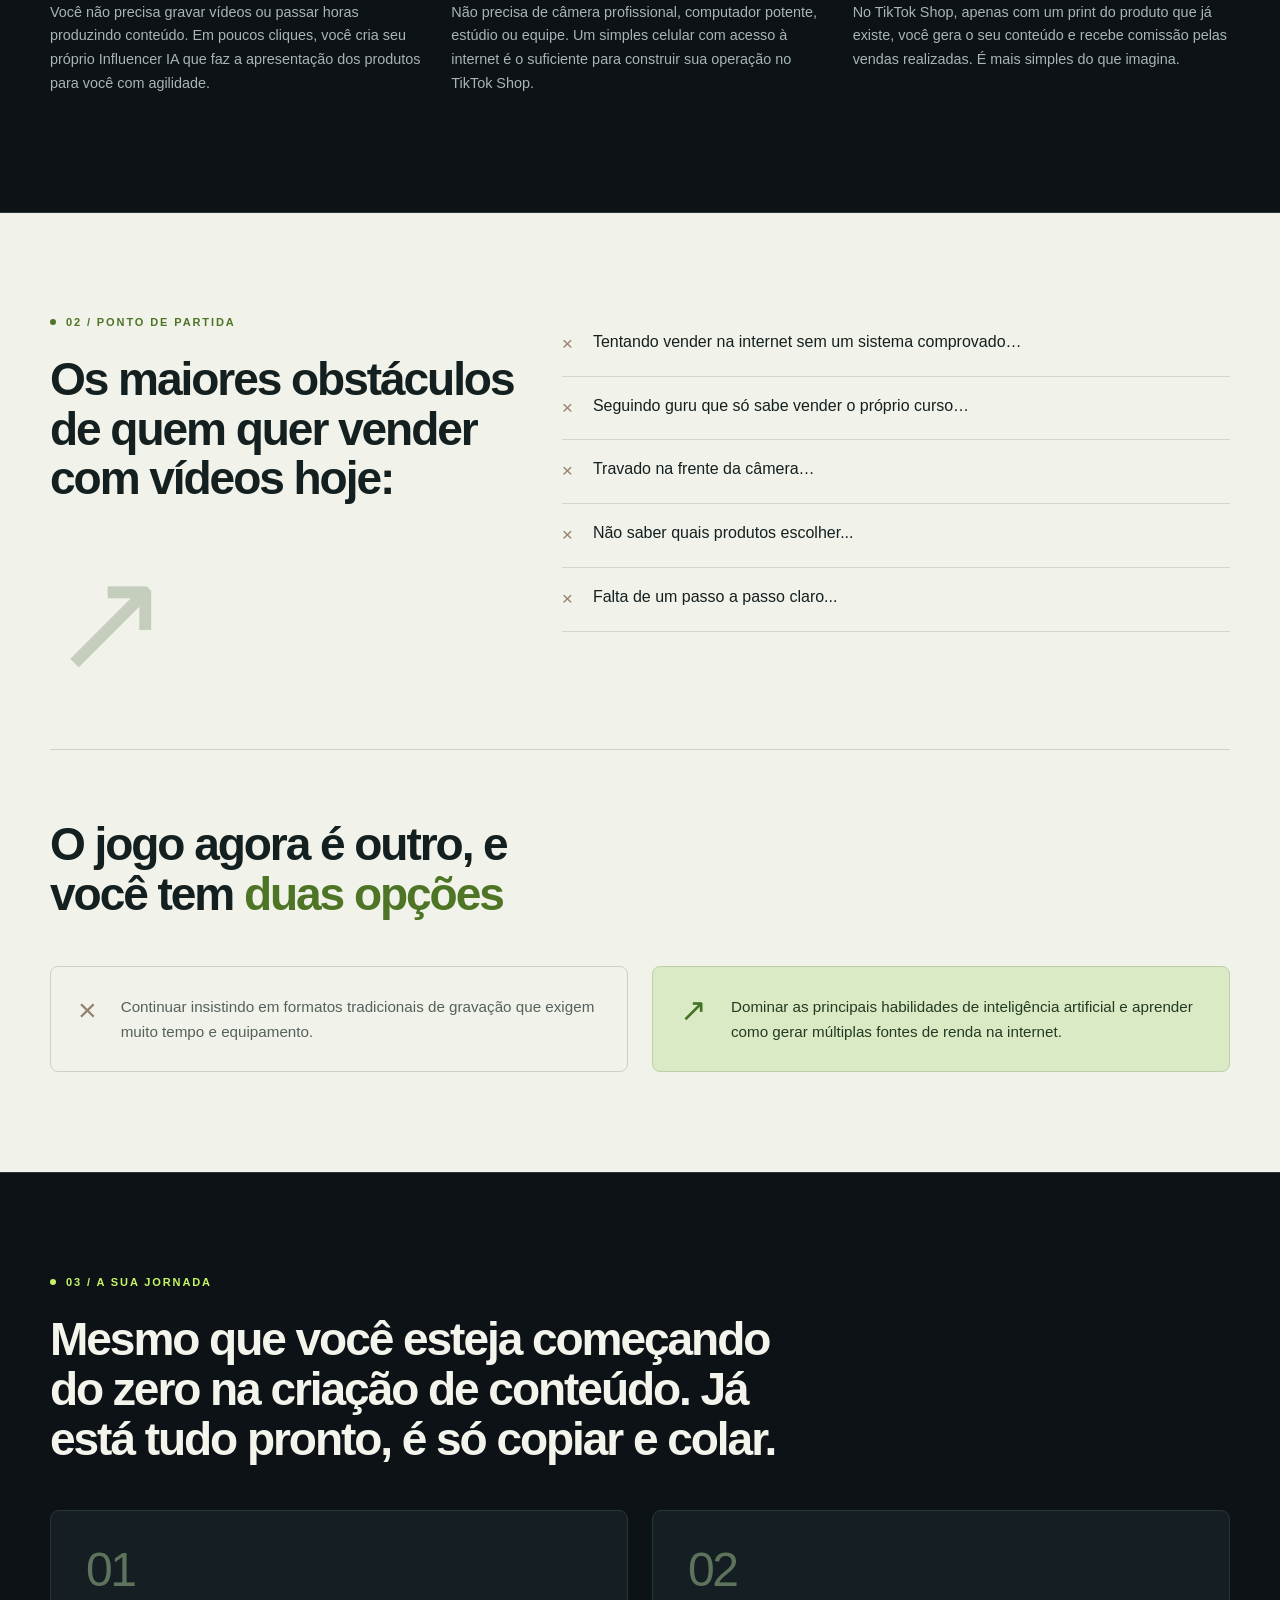
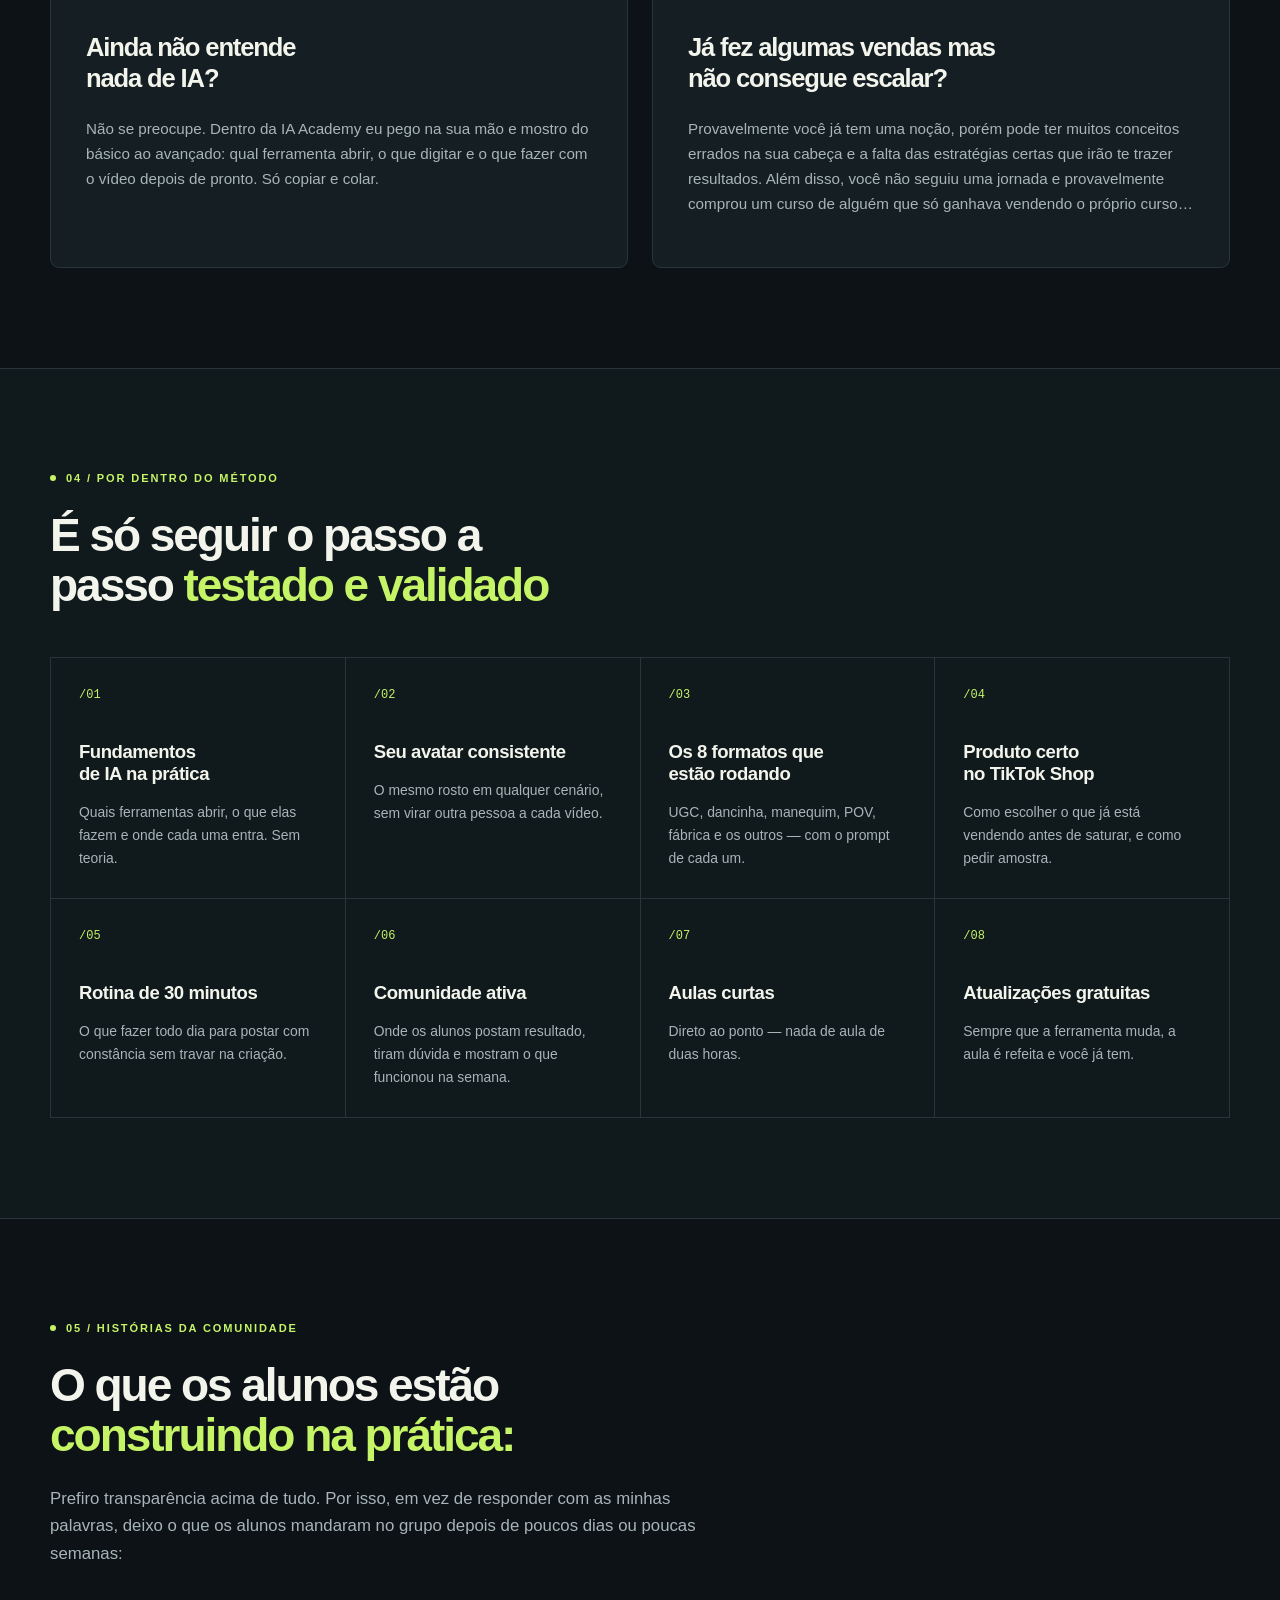
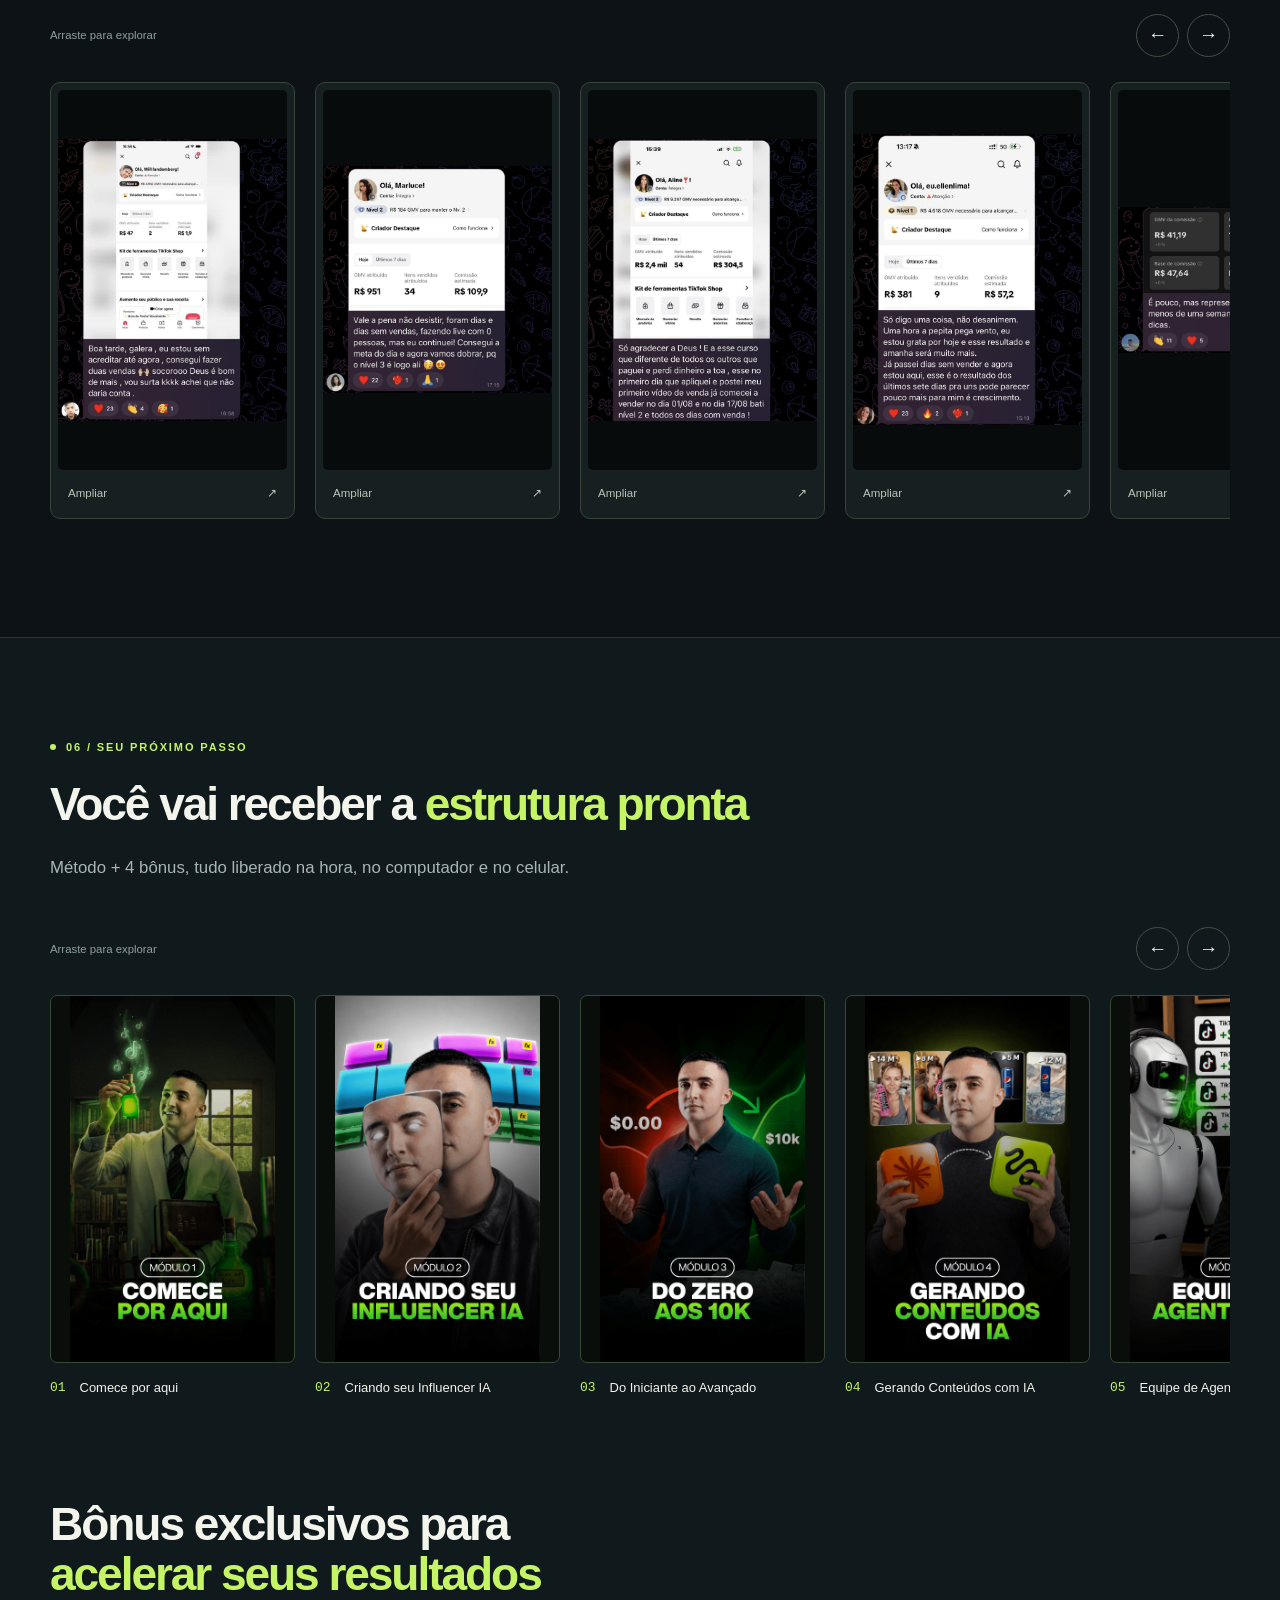
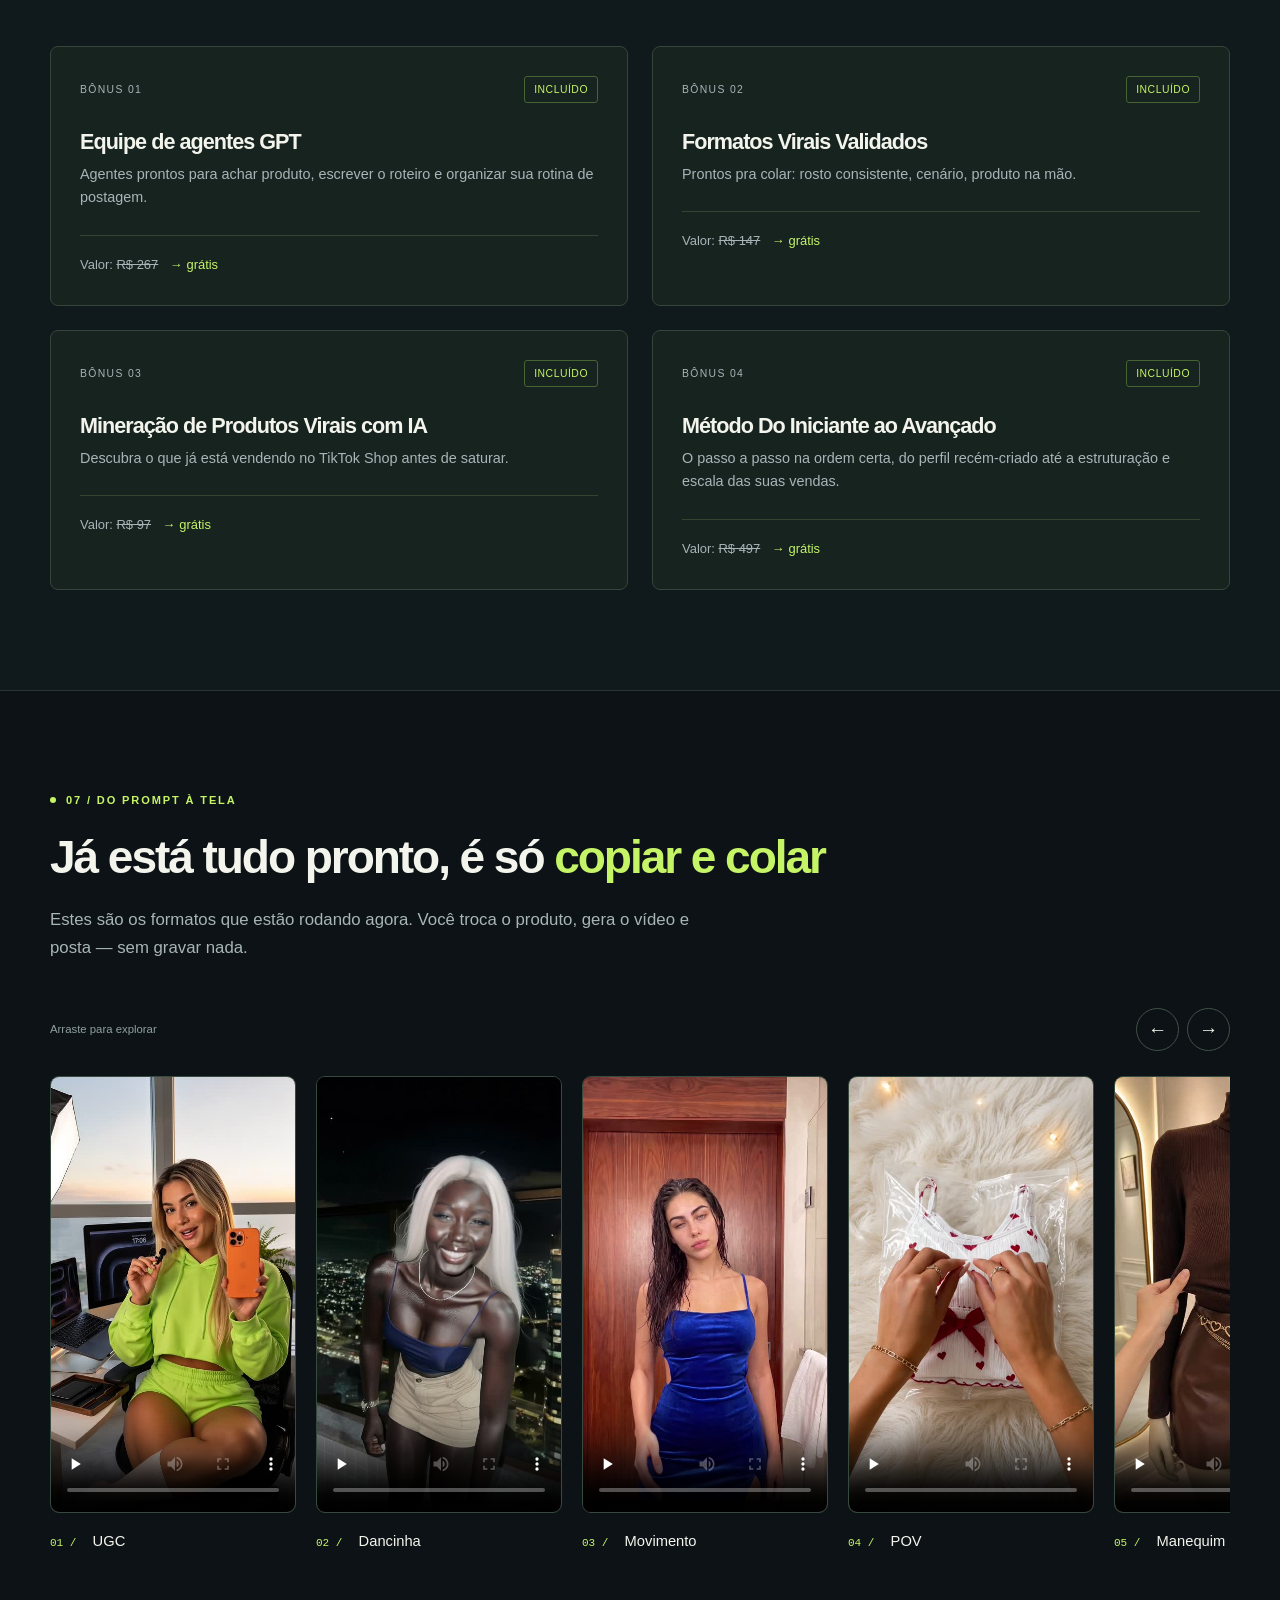
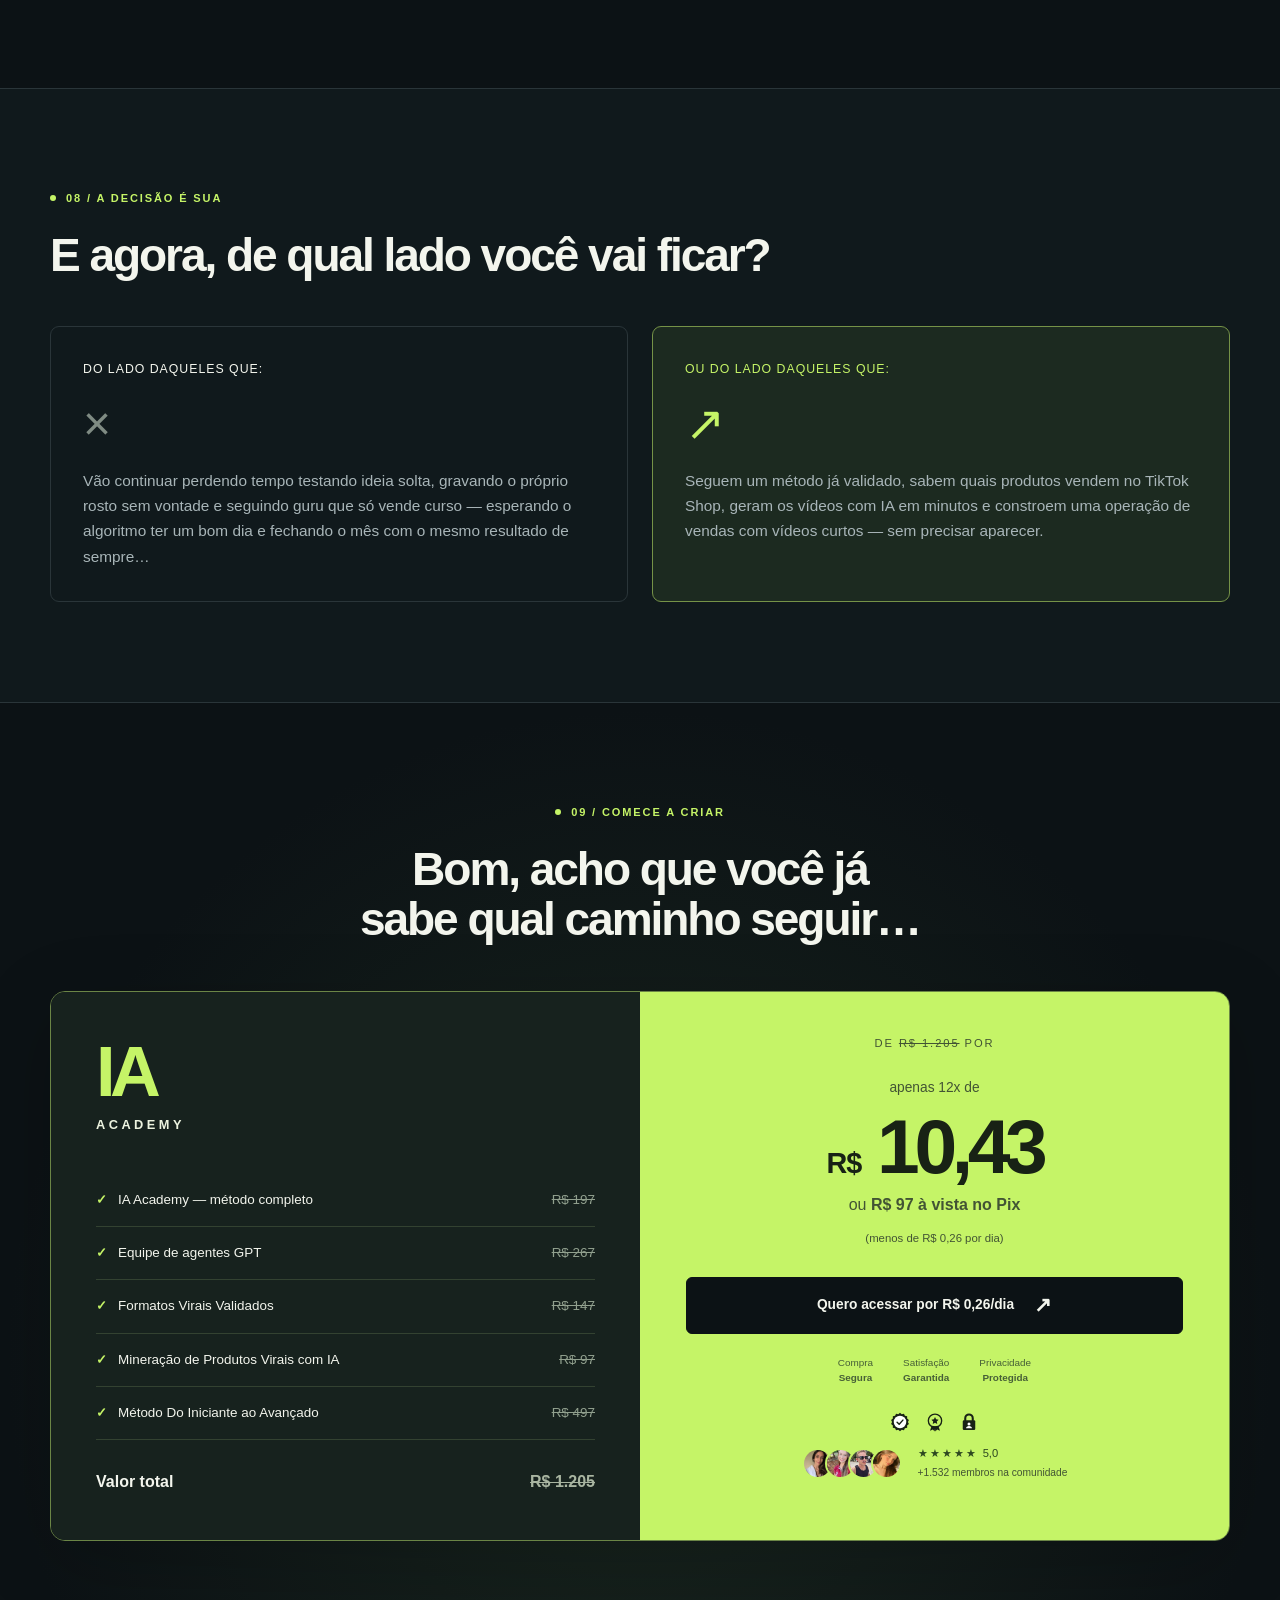
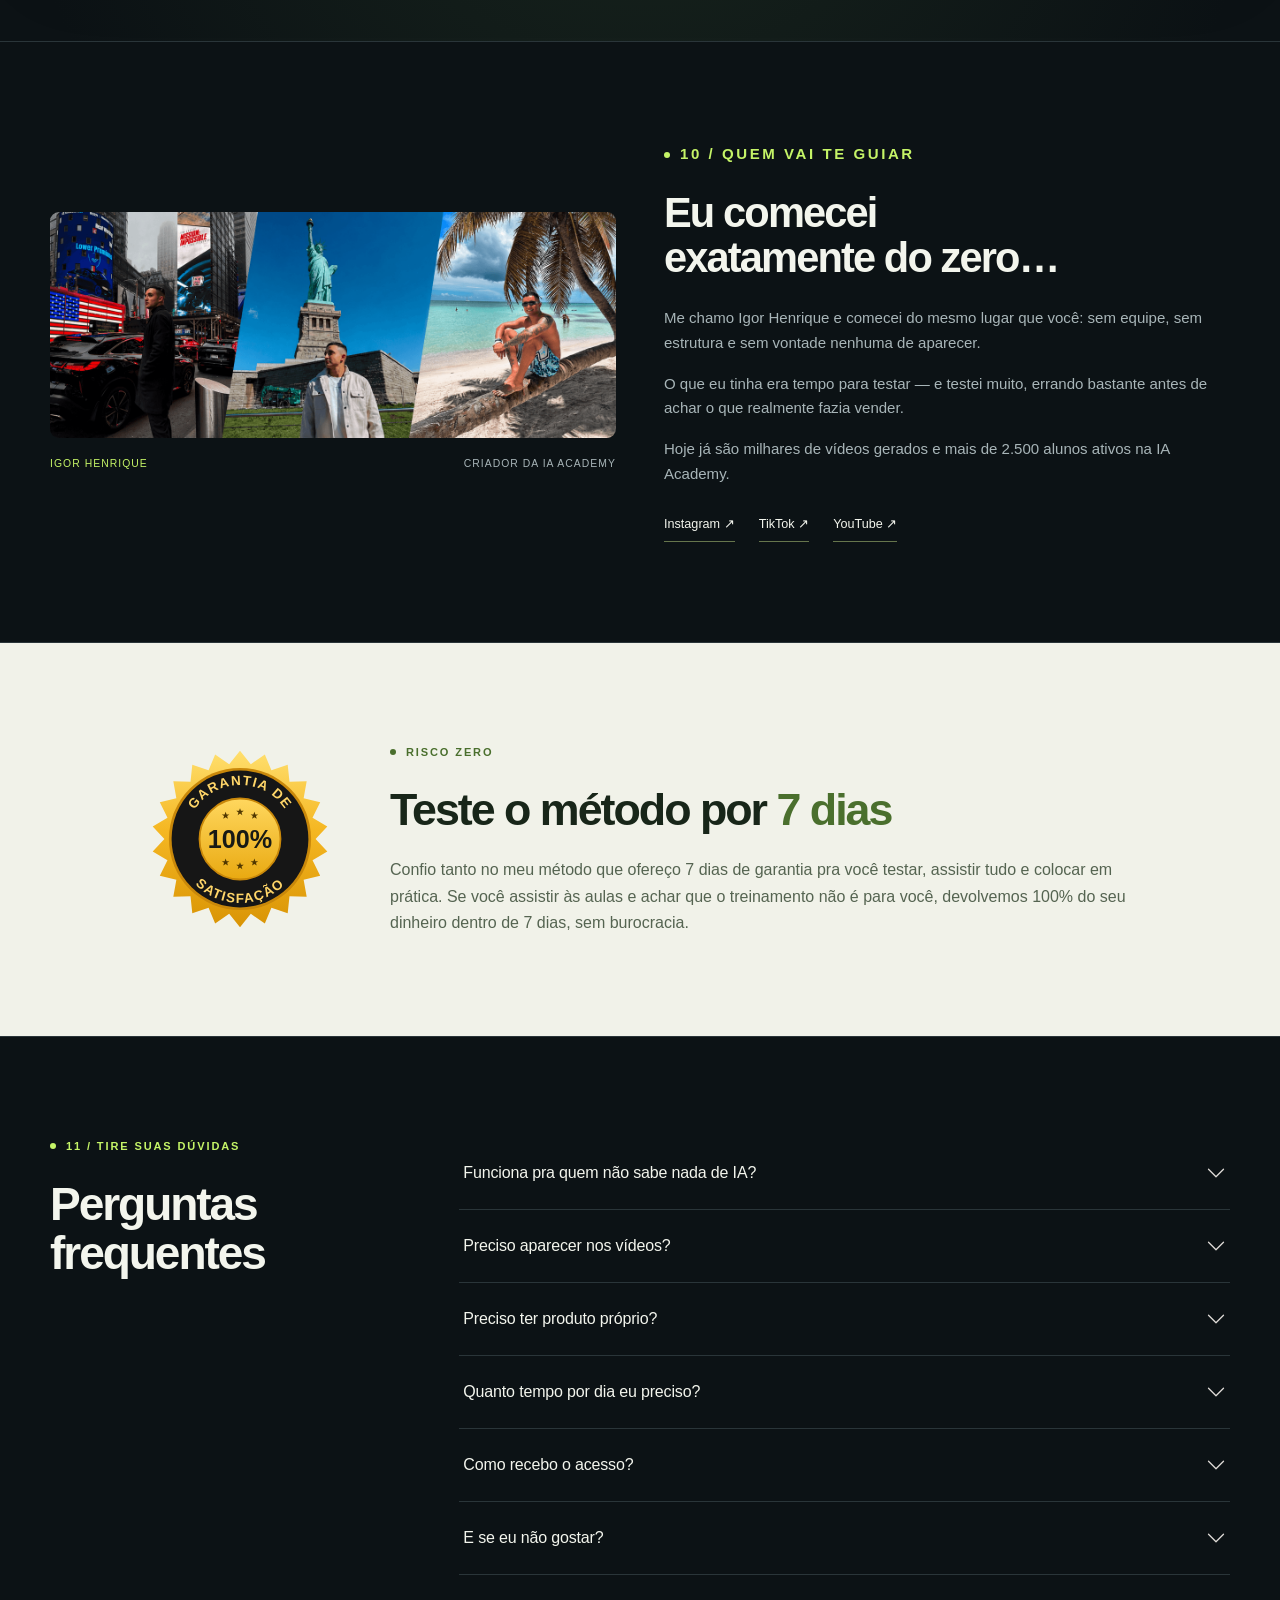
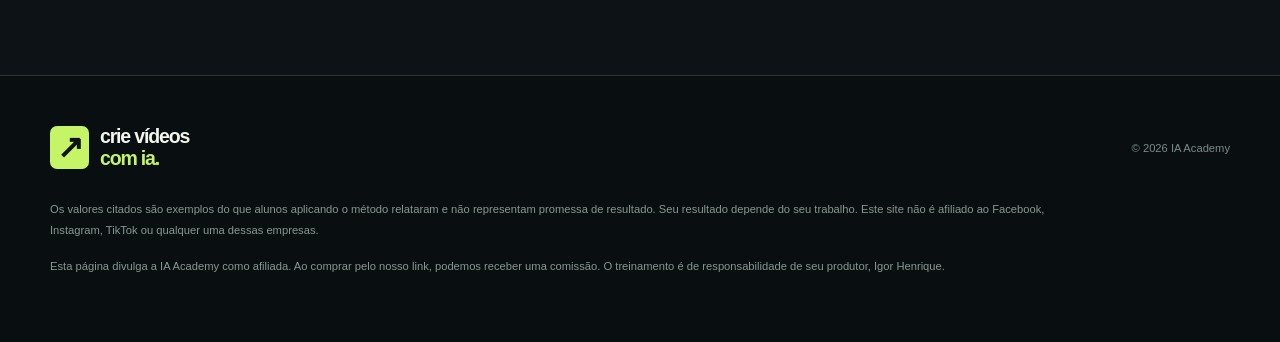
==== commit 7b016c05: "Correção de texto IA ACADEMY" ====
--- a/index.html
+++ b/index.html
@@ -10,7 +10,7 @@
 <header class="site-header"><nav class="container nav-shell" aria-label="Navegação principal"><a class="brand" href="#inicio" aria-label="Crie Vídeos com IA — início"><span class="brand-symbol" aria-hidden="true">↗</span><span>crie vídeos<span class="brand-accent">com ia.</span></span></a><div class="nav-links"><a href="#metodo">O método</a><a href="#resultados">Resultados</a><a href="#conteudos">Conteúdo</a></div><a class="nav-cta" href="#oferta">Quero começar <span aria-hidden="true">↗</span></a></nav></header>
 <main id="conteudo"><section class="hero section" id="inicio"><div class="container"><div class="row align-items-center g-5"><div class="col-lg-7 hero-copy">
 <p class="eyebrow"><span></span>IA ACADEMY · POR IGOR HENRIQUE</p>
-<h1>Aprenda o método <span class="text-accent">passo a passo</span> ara criar seu <span class="income">Influencer Virtual</span> com IA e produzir vídeos que vendem todos os dias, sem aparecer.</h1>
+<h1>Aprenda o método <span class="text-accent">passo a passo</span> para criar seu <span class="income">Influencer Virtual</span> com IA e produzir <span class="text-accent">vídeos que vendem todos os dias, sem aparecer.</span></h1>
 <p class="hero-lead">Mesmo que você esteja começando do zero na criação de conteúdo:  Só copiar e colar. Crie sua própria estrutura de vendas capaz de monetizar vídeos curtos na internet, sem precisar investir em equipamentos caros ou estúdio.</p>
 <a href="#oferta" class="btn btn-lime ">Conhecer o treinamento<span aria-hidden="true">↗</span></a>
 <div class="hero-meta"><span>01 / Crie</span><span>02 / Produza</span><span>03 / Publique</span></div></div>
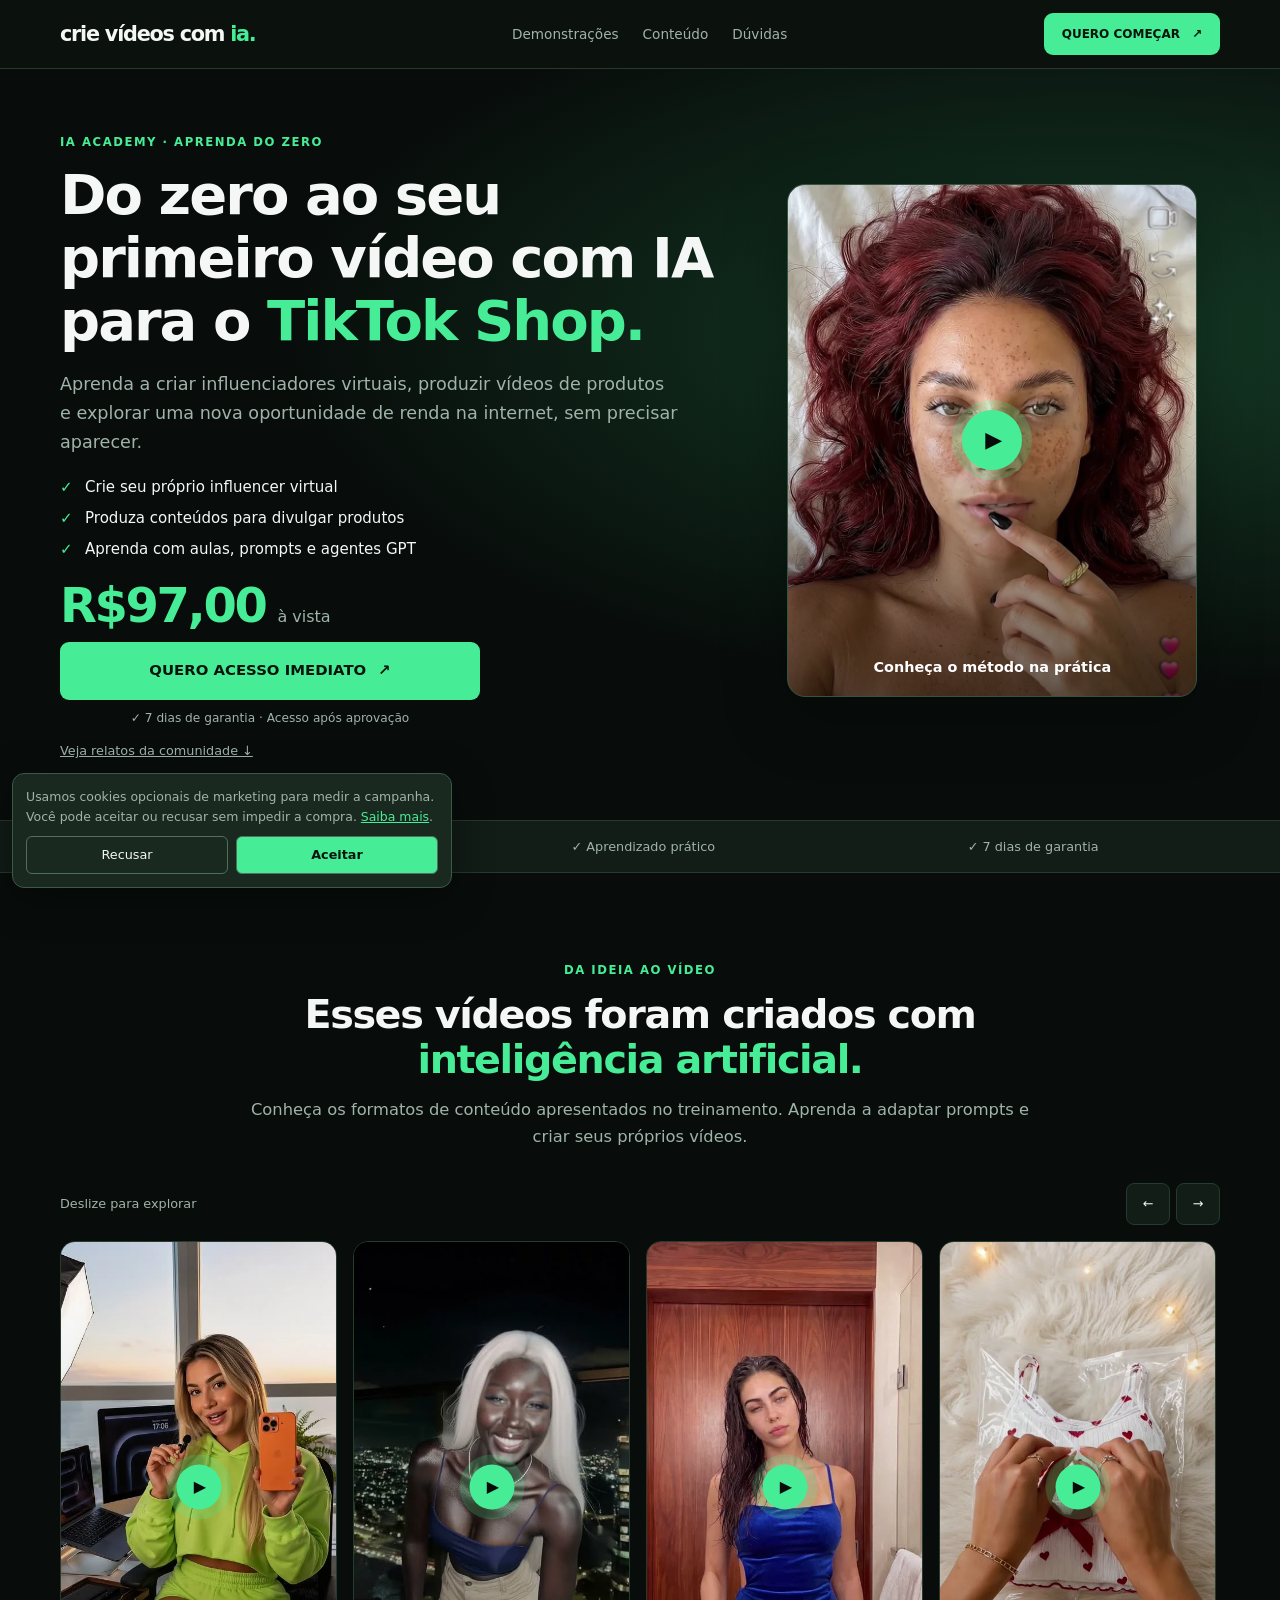
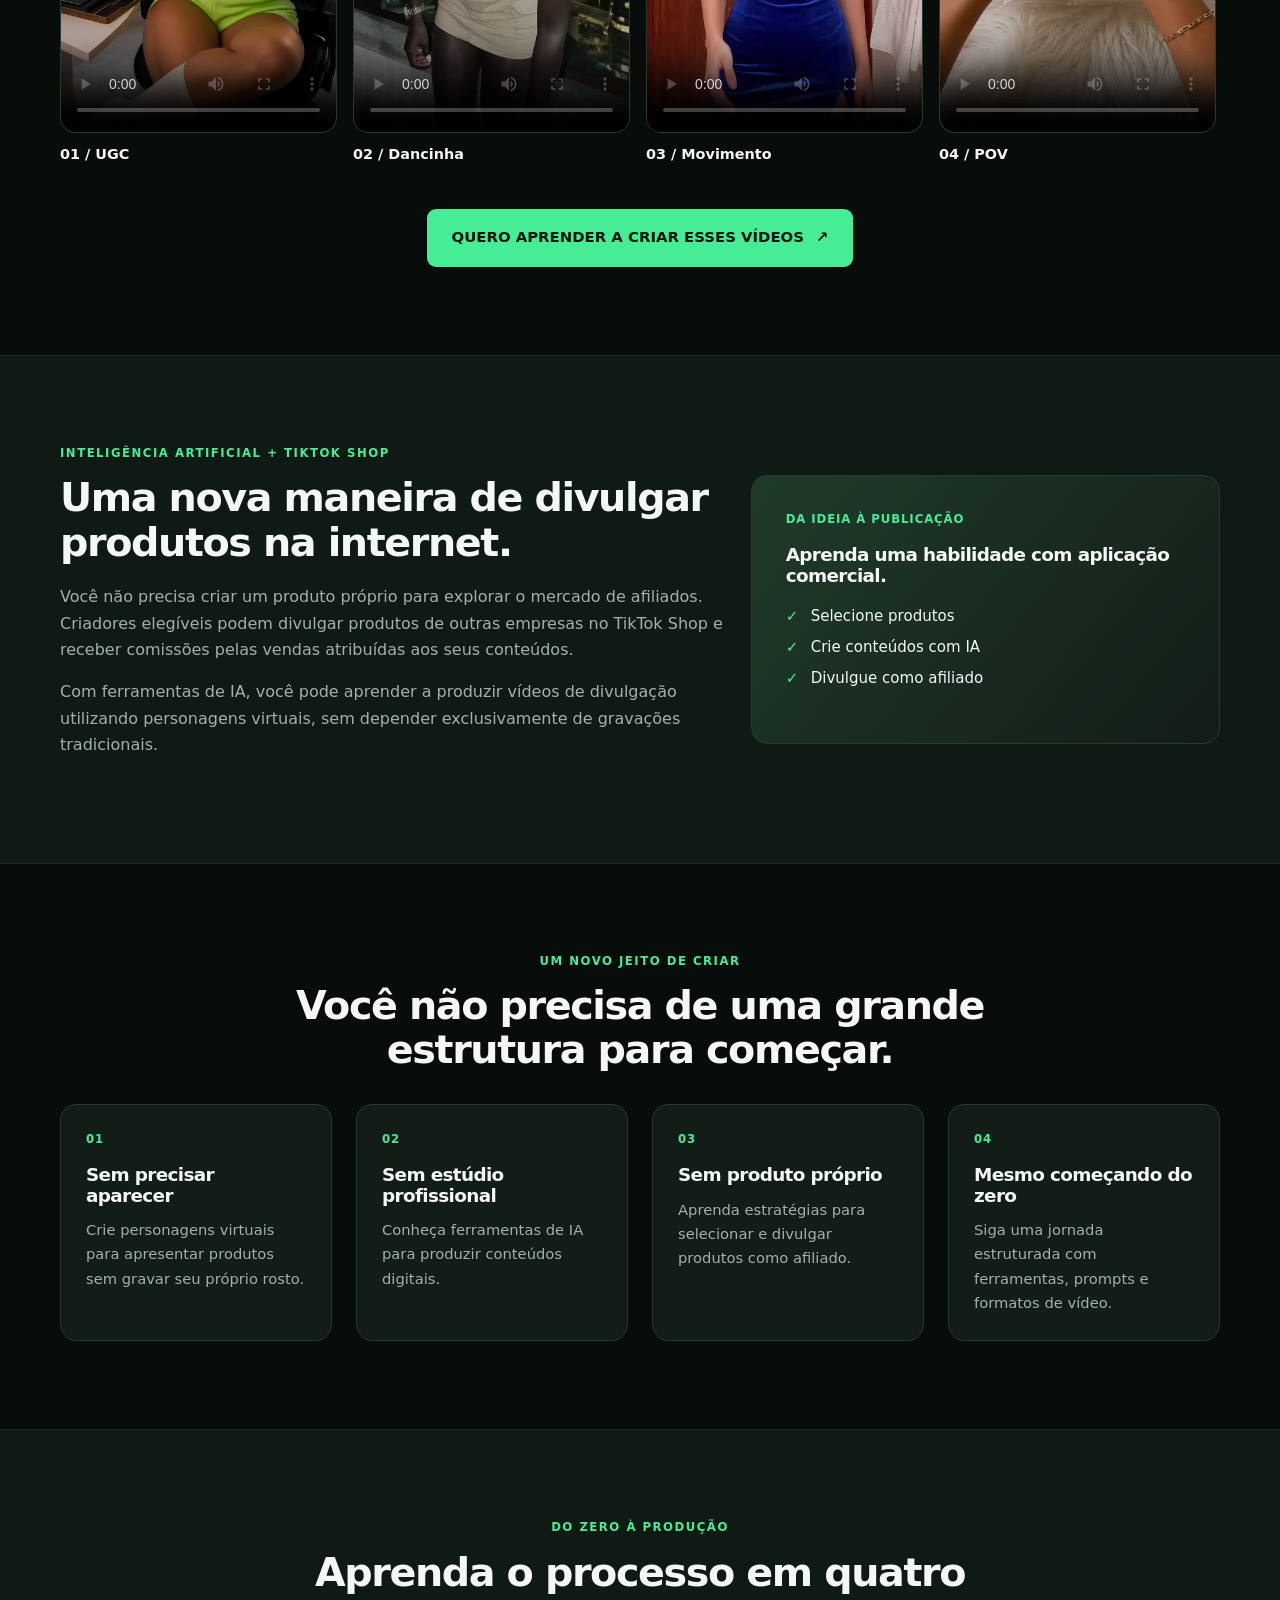
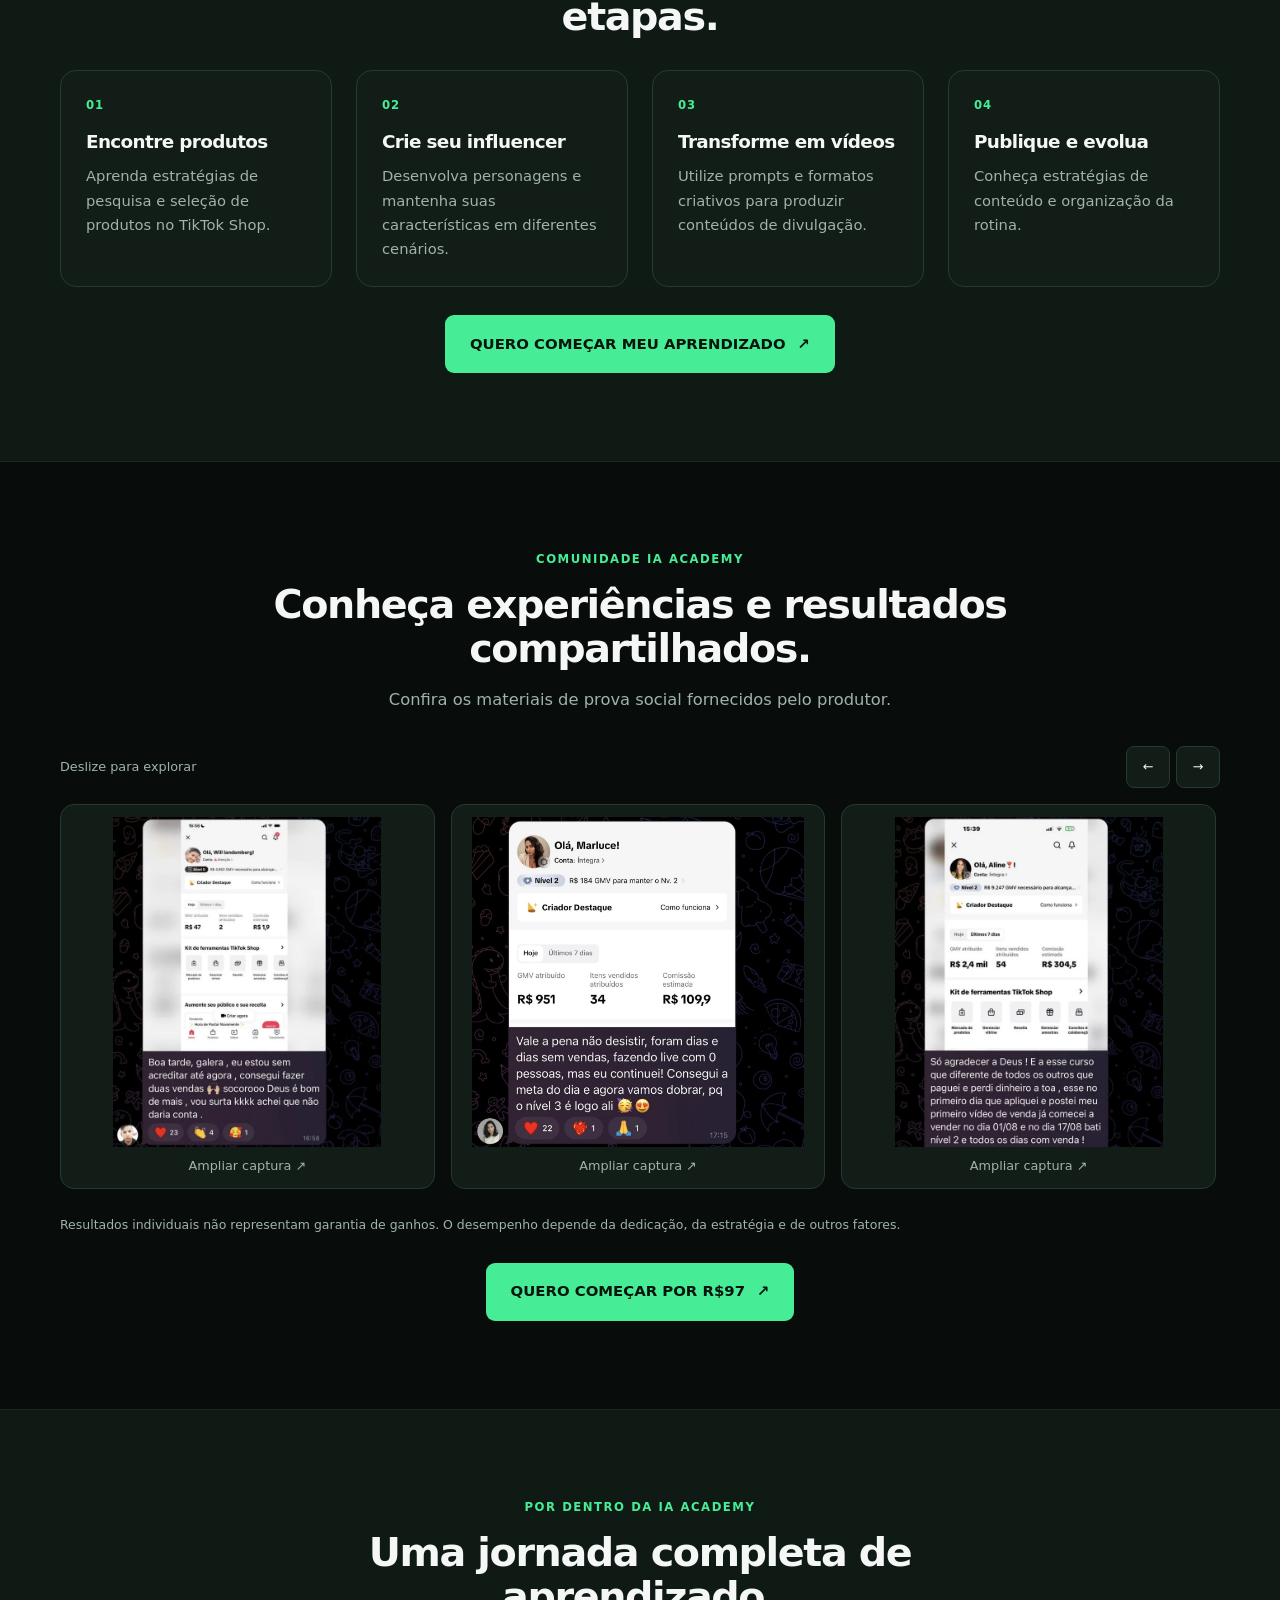
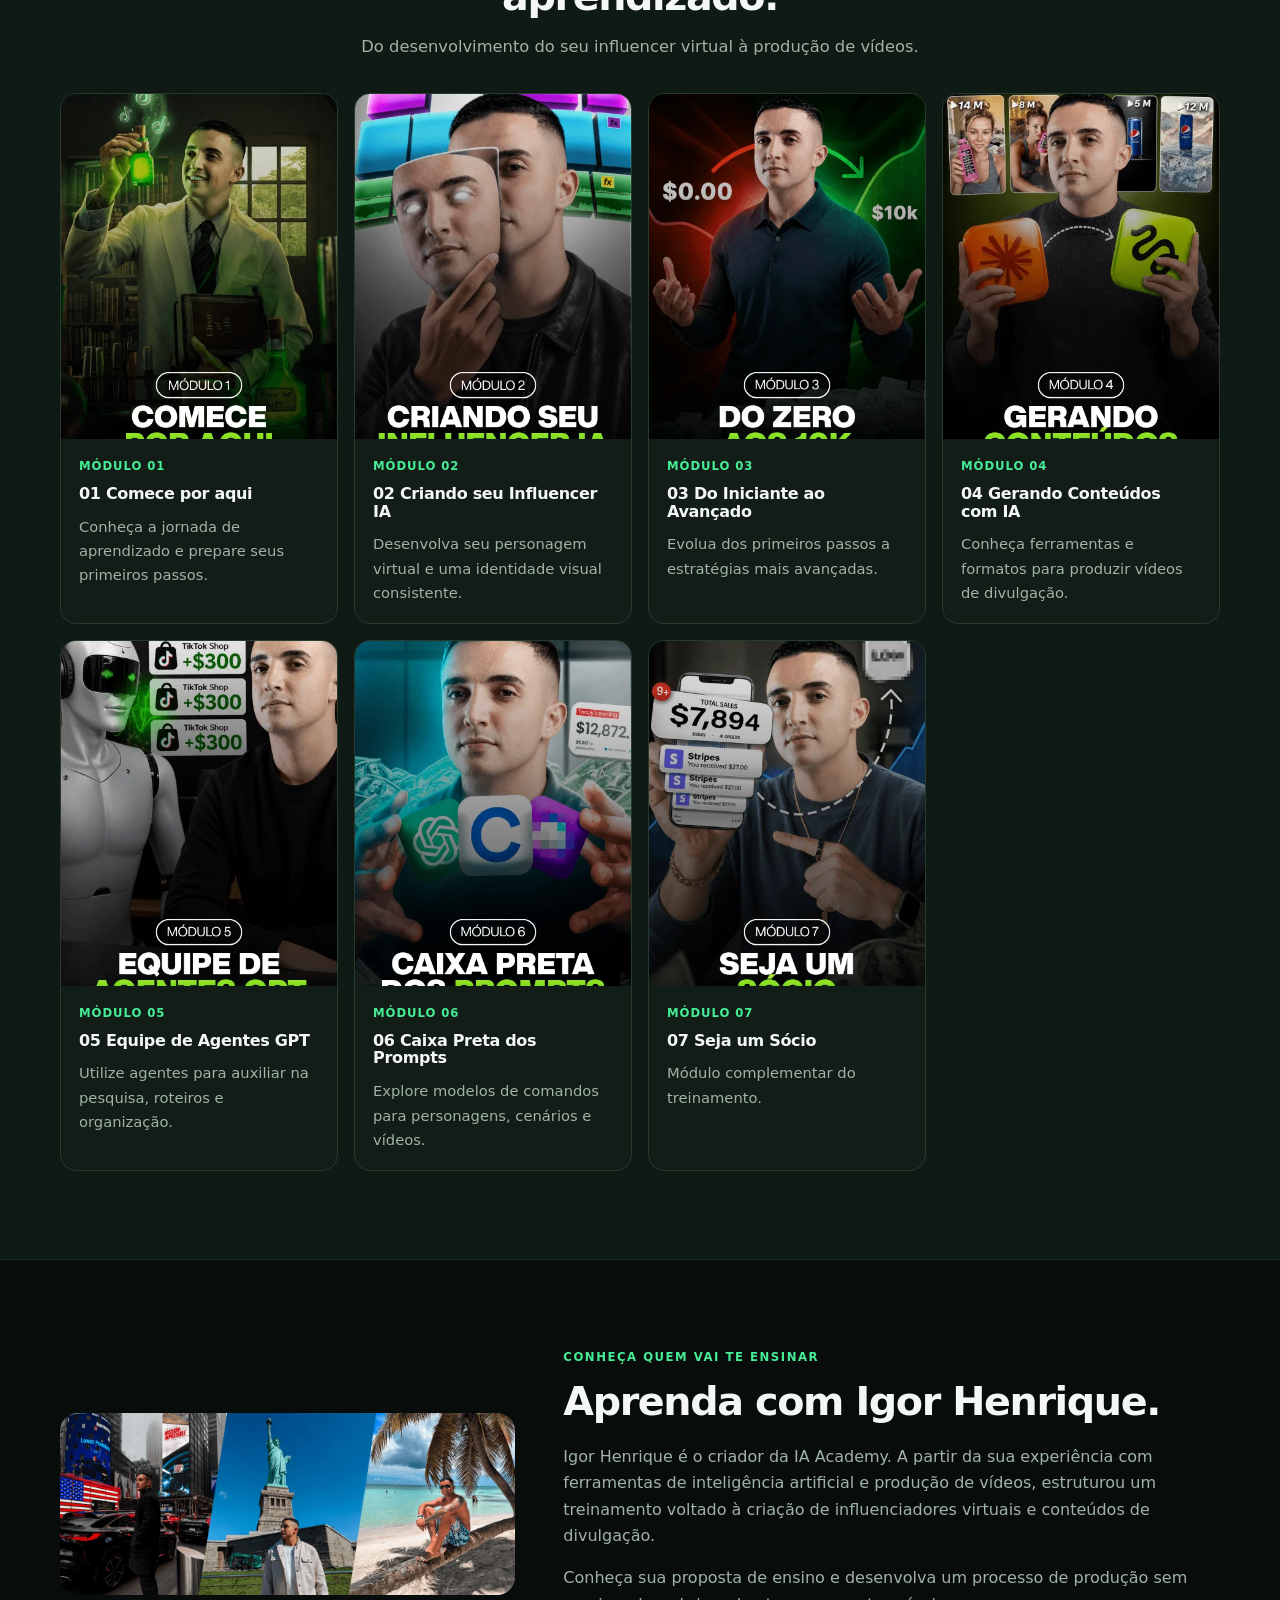
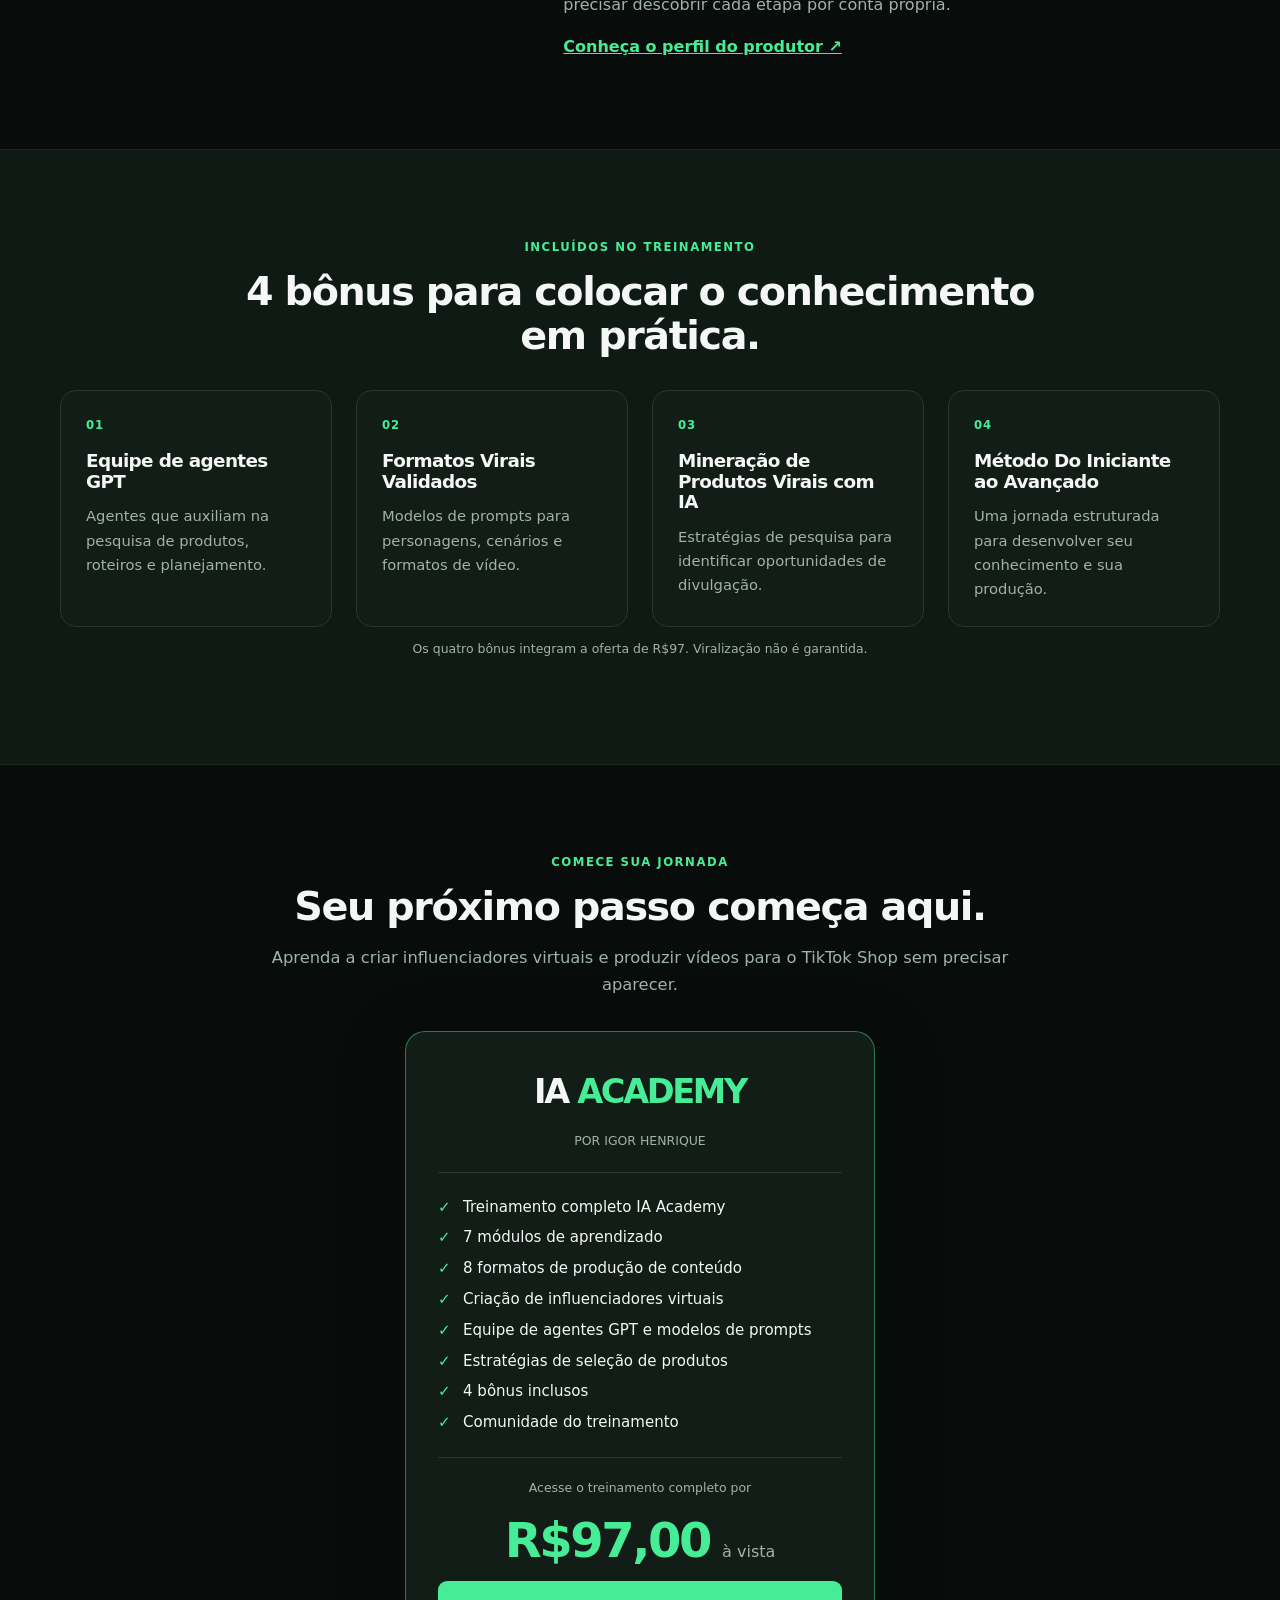
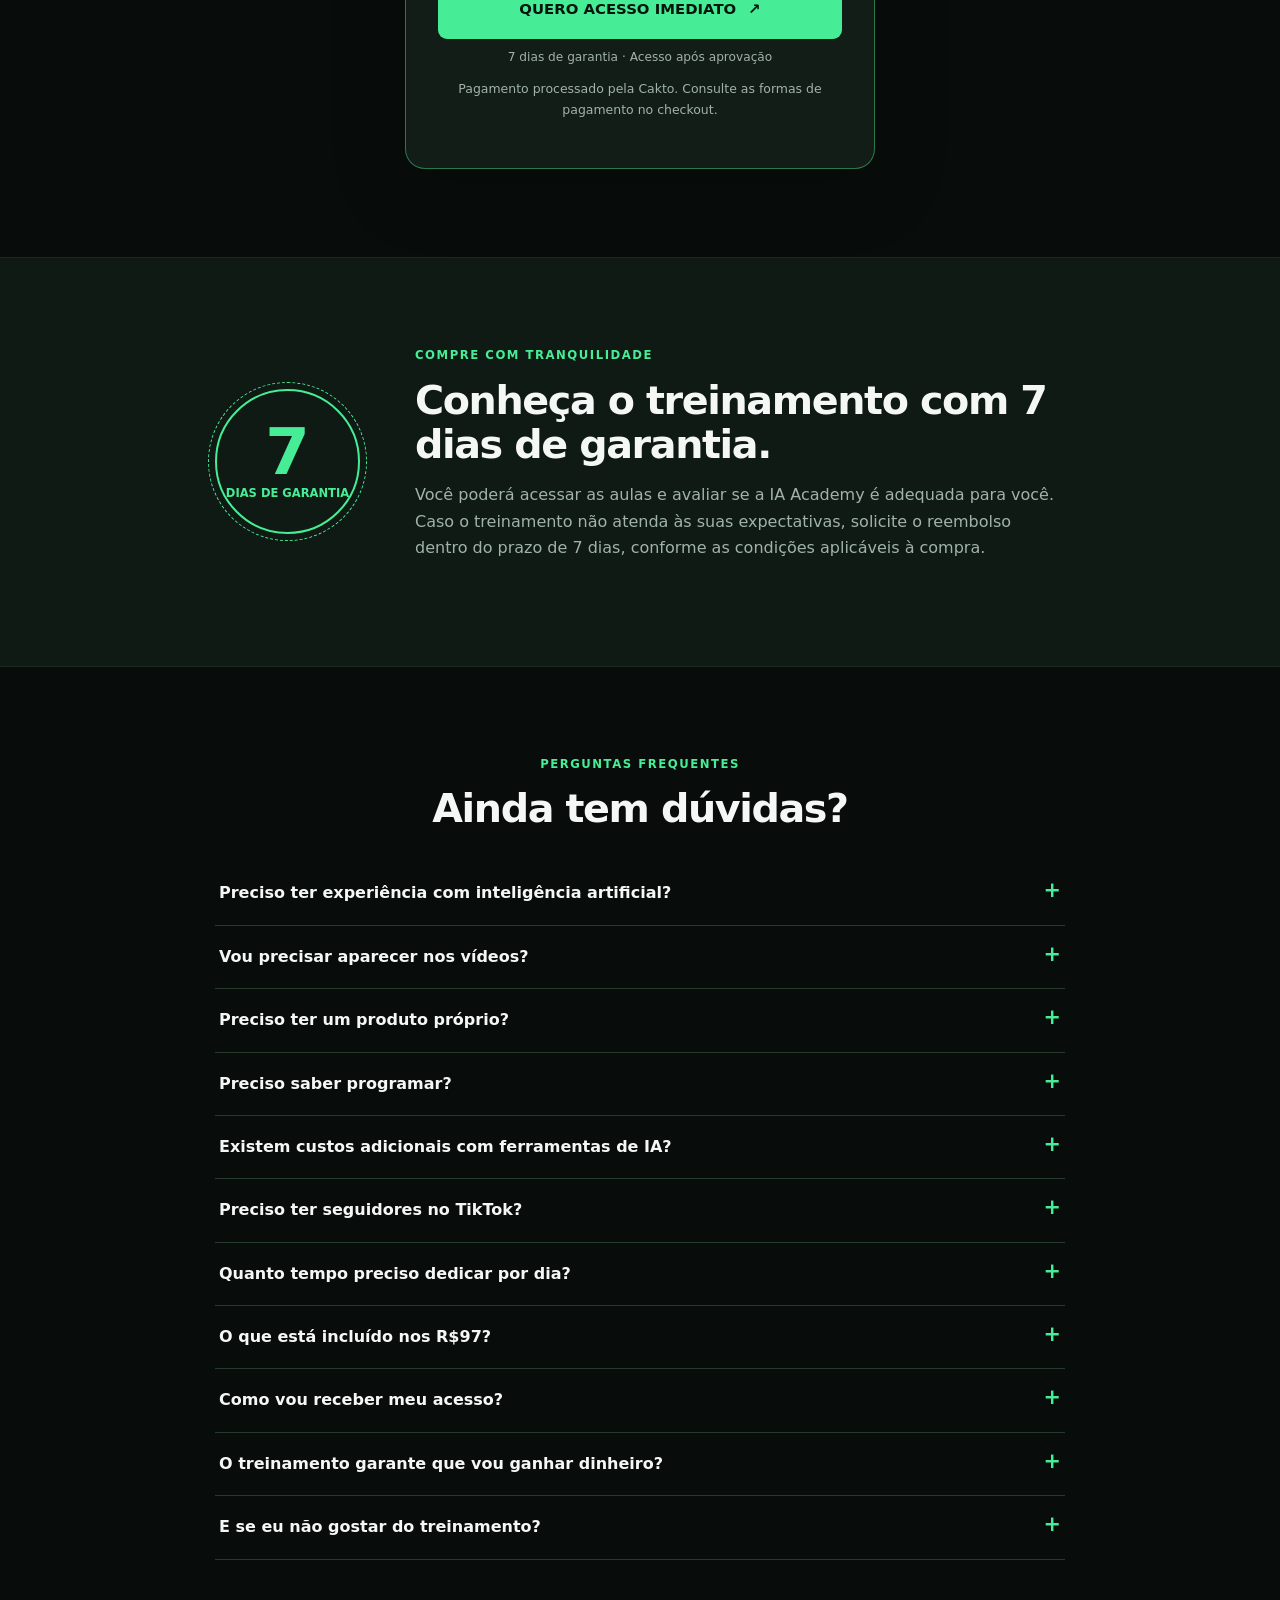
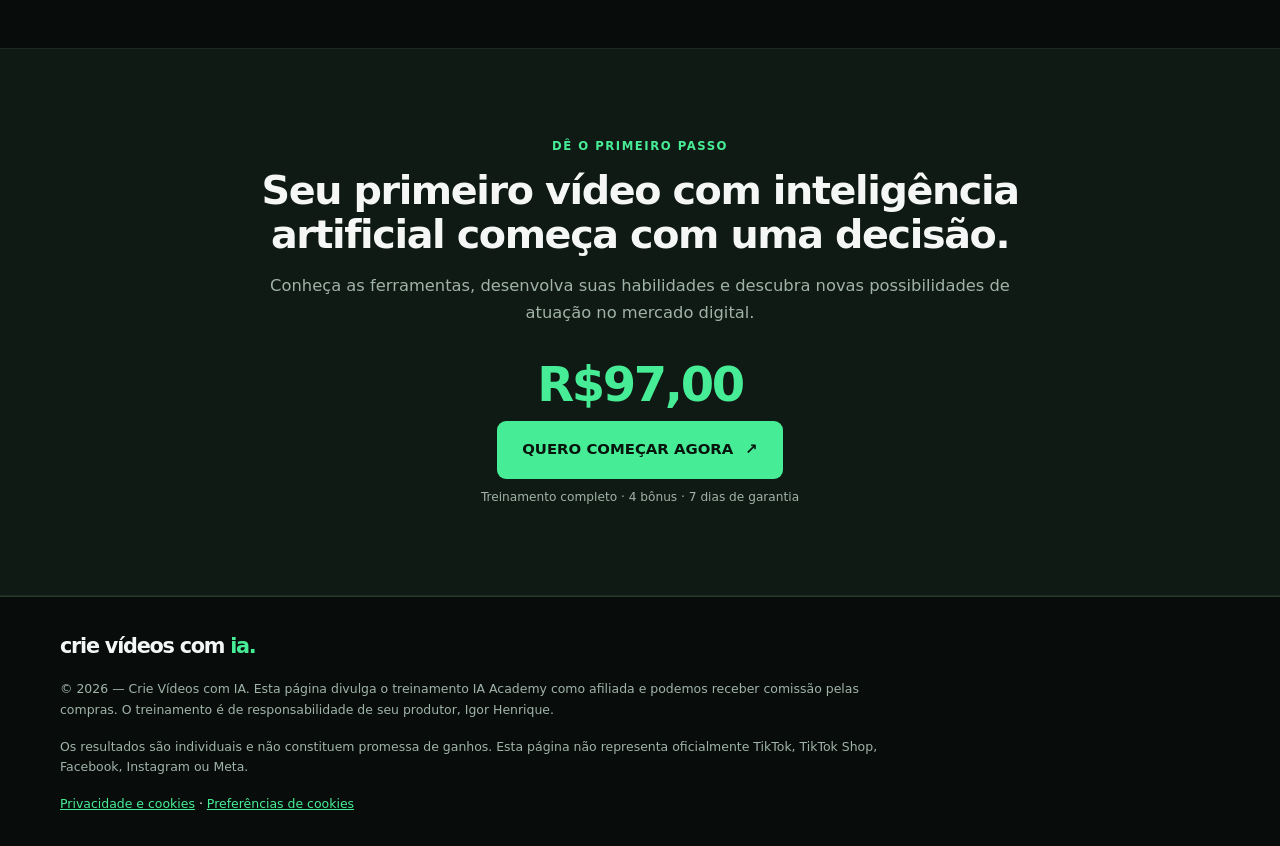
==== commit 21fe97f0: "Nova versão crievideoscomia.com.br" ====
--- a/index.html
+++ b/index.html
@@ -1,134 +1 @@
-<!doctype html>
-<html lang="pt-BR"><head><meta charset="utf-8"><meta name="viewport" content="width=device-width, initial-scale=1">
-<title>IA Academy | Crie Vídeos com IA</title>
-<meta name="description" content="Conheça a IA Academy: criação de influencers virtuais, vídeos com IA e conteúdo para TikTok Shop. Veja módulos, bônus e acesso por R$ 97 à vista.">
-<meta name="theme-color" content="#0c1215"><meta property="og:title" content="IA Academy | Crie Vídeos com IA"><meta property="og:description" content="Conheça o treinamento para criar seu influencer virtual e produzir conteúdos com inteligência artificial."><meta property="og:type" content="website"><meta property="og:locale" content="pt_BR">
-<link rel="icon" href="assets/img/favicon.svg" type="image/svg+xml">
-<link rel="stylesheet" href="assets/vendor/bootstrap.min.css"><link rel="stylesheet" href="assets/css/styles.css">
-<script src="assets/vendor/bootstrap.bundle.min.js" defer></script><script src="assets/js/config.js" defer></script><script src="assets/vendor/hls.min.js" defer></script><script src="assets/js/app.js" defer></script>
-</head><body><a class="skip-link" href="#conteudo">Pular para o conteúdo</a>
-<header class="site-header"><nav class="container nav-shell" aria-label="Navegação principal"><a class="brand" href="#inicio" aria-label="Crie Vídeos com IA — início"><span class="brand-symbol" aria-hidden="true">↗</span><span>crie vídeos<span class="brand-accent">com ia.</span></span></a><div class="nav-links"><a href="#metodo">O método</a><a href="#resultados">Resultados</a><a href="#conteudos">Conteúdo</a></div><a class="nav-cta" href="#oferta">Quero começar <span aria-hidden="true">↗</span></a></nav></header>
-<main id="conteudo"><section class="hero section" id="inicio"><div class="container"><div class="row align-items-center g-5"><div class="col-lg-7 hero-copy">
-<p class="eyebrow"><span></span>IA ACADEMY · POR IGOR HENRIQUE</p>
-<h1>Aprenda o método <span class="text-accent">passo a passo</span> para criar seu <span class="income">Influencer Virtual</span> com IA e produzir <span class="text-accent">vídeos que vendem todos os dias, sem aparecer.</span></h1>
-<p class="hero-lead">Mesmo que você esteja começando do zero na criação de conteúdo:  Só copiar e colar. Crie sua própria estrutura de vendas capaz de monetizar vídeos curtos na internet, sem precisar investir em equipamentos caros ou estúdio.</p>
-<a href="#oferta" class="btn btn-lime ">Conhecer o treinamento<span aria-hidden="true">↗</span></a>
-<div class="hero-meta"><span>01 / Crie</span><span>02 / Produza</span><span>03 / Publique</span></div></div>
-<div class="col-lg-5"><div class="hero-stage"><div class="orbit orbit-one" aria-hidden="true"></div><div class="orbit orbit-two" aria-hidden="true"></div><span class="stage-label">CRIATIVIDADE HUMANA.<br>INTELIGÊNCIA ARTIFICIAL.</span><div class="hero-player" id="hero-player"><button class="hero-play" id="load-player" aria-label="Reproduzir vídeo de apresentação da IA Academy"><img src="assets/img/hero-cover.jpg" alt="Apresentação da IA Academy" width="1080" height="1920" fetchpriority="high"><span class="play-circle" aria-hidden="true">▶</span><span class="play-caption">Assista à apresentação <span>↗</span></span></button></div><div class="floating-note"><span class="status-dot"></span> Seu próximo conteúdo<br><strong>começa com uma ideia.</strong></div><p id="player-status" class="player-status" role="status"></p></div></div></div><div class="hero-bottom"><span>CRIE. TESTE. TRANSFORME.</span><a href="#oportunidade" aria-label="Explorar a página">Explore o método <span aria-hidden="true">↓</span></a></div></div></section>
-<section class="section opportunity" id="oportunidade"><div class="container">
-<div class="section-heading"><p class="eyebrow"><span></span>01 / UM NOVO CENÁRIO</p><h2>Você está diante da maior janela de <em>oportunidade</em> que já existiu na internet</h2><p>A IA mudou completamente a forma de produzir conteúdos e produzir conteúdos que vendem na internet de forma otimizada.</p></div>
-<div class="row g-4 press-row">
-<div class="col-md-6"><a class="press-card" href="https://veja.abril.com.br/economia/ia-invade-o-tiktok-shop-e-ameaca-mercado-bilionario-de-influenciadores/" target="_blank" rel="noopener noreferrer"><img src="assets/img/veja.jpg" alt="Manchete da VEJA: IA invade o TikTok Shop e ameaça mercado bilionário de influenciadores" class="" loading="lazy" decoding="async"><span>VEJAveja.abril.com.br ↗</span></a></div>
-<div class="col-md-6"><a class="press-card" href="https://epocanegocios.globo.com/inteligencia-artificial/noticia/2026/07/criadores-humanos-perdem-espaco-para-videos-de-ia-no-tiktok-shop.ghtml" target="_blank" rel="noopener noreferrer"><img src="assets/img/epoca.jpg" alt="Manchete da Época Negócios: Criadores humanos perdem espaço para vídeos de IA no TikTok Shop" class="" loading="lazy" decoding="async"><span>Época Negóciosepocanegocios.globo.com ↗</span></a></div>
-</div><div class="row g-4 benefits">
-<div class="col-md-4"><article class="benefit"><span class="line-number">01</span><h3>Você não precisa mostrar o seu rosto</h3><p>Você não precisa gravar vídeos ou passar horas produzindo conteúdo. Em poucos cliques, você cria seu próprio Influencer IA que faz a apresentação dos produtos para você com agilidade.</p></article></div>
-<div class="col-md-4"><article class="benefit"><span class="line-number">02</span><h3>Você só precisa do seu celular</h3><p>Não precisa de câmera profissional, computador potente, estúdio ou equipe. Um simples celular com acesso à internet é o suficiente para construir sua operação no TikTok Shop.</p></article></div>
-<div class="col-md-4"><article class="benefit"><span class="line-number">03</span><h3>Você não precisa ter o produto em mãos</h3><p>No TikTok Shop, apenas com um print do produto que já existe, você gera o seu conteúdo e recebe comissão pelas vendas realizadas. É mais simples do que imagina.</p></article></div>
-</div></div></section>
-<section class="section light-section"><div class="container"><div class="row g-5"><div class="col-lg-5">
-<div class="section-heading"><p class="eyebrow"><span></span>02 / PONTO DE PARTIDA</p><h2>Os maiores obstáculos de quem quer vender com vídeos hoje:</h2></div>
-<div class="editorial-mark" aria-hidden="true">↗</div></div><div class="col-lg-7"><ul class="pain-list">
-<li><span aria-hidden="true">×</span>Tentando vender na internet sem um sistema comprovado…</li>
-<li><span aria-hidden="true">×</span>Seguindo guru que só sabe vender o próprio curso…</li>
-<li><span aria-hidden="true">×</span>Travado na frente da câmera…</li>
-<li><span aria-hidden="true">×</span>Não saber quais produtos escolher...</li>
-<li><span aria-hidden="true">×</span>Falta de um passo a passo claro...</li>
-</ul></div></div><div class="choice-block">
-<div class="section-heading"><h2>O jogo agora é outro, e você tem <em>duas opções</em></h2></div>
-<div class="row g-4">
-<div class="col-md-6"><div class="choice negative"><span aria-hidden="true">×</span><p>Continuar insistindo em formatos tradicionais de gravação que exigem muito tempo e equipamento.</p></div></div>
-<div class="col-md-6"><div class="choice positive"><span aria-hidden="true">↗</span><p>Dominar as principais habilidades de inteligência artificial e aprender como gerar múltiplas fontes de renda na internet.</p></div></div>
-</div></div></div></section>
-<section class="section"><div class="container">
-<div class="section-heading"><p class="eyebrow"><span></span>03 / A SUA JORNADA</p><h2>Mesmo que você esteja começando do zero na criação de conteúdo. Já está tudo pronto, é só copiar e colar.</h2></div>
-<div class="row g-4">
-<div class="col-md-6"><article class="level-card"><span class="outline-number">01</span><h3>Ainda não entende nada de IA?</h3><p>Não se preocupe. Dentro da IA Academy eu pego na sua mão e mostro do básico ao avançado: qual ferramenta abrir, o que digitar e o que fazer com o vídeo depois de pronto. Só copiar e colar.</p></article></div>
-<div class="col-md-6"><article class="level-card"><span class="outline-number">02</span><h3>Já fez algumas vendas mas não consegue escalar?</h3><p>Provavelmente você já tem uma noção, porém pode ter muitos conceitos errados na sua cabeça e a falta das estratégias certas que irão te trazer resultados. Além disso, você não seguiu uma jornada e provavelmente comprou um curso de alguém que só ganhava vendendo o próprio curso…</p></article></div>
-</div></div></section>
-<section class="section method-section" id="metodo"><div class="container">
-<div class="section-heading"><p class="eyebrow"><span></span>04 / POR DENTRO DO MÉTODO</p><h2>É só seguir o passo a passo <em>testado e validado</em></h2></div>
-<div class="row g-0 method-grid">
-<div class="col-md-6 col-xl-3"><article class="method-item"><span class="method-number">/01</span><h3>Fundamentos de IA na prática</h3><p>Quais ferramentas abrir, o que elas fazem e onde cada uma entra. Sem teoria.</p></article></div>
-<div class="col-md-6 col-xl-3"><article class="method-item"><span class="method-number">/02</span><h3>Seu avatar consistente</h3><p>O mesmo rosto em qualquer cenário, sem virar outra pessoa a cada vídeo.</p></article></div>
-<div class="col-md-6 col-xl-3"><article class="method-item"><span class="method-number">/03</span><h3>Os 8 formatos que estão rodando</h3><p>UGC, dancinha, manequim, POV, fábrica e os outros — com o prompt de cada um.</p></article></div>
-<div class="col-md-6 col-xl-3"><article class="method-item"><span class="method-number">/04</span><h3>Produto certo no TikTok Shop</h3><p>Como escolher o que já está vendendo antes de saturar, e como pedir amostra.</p></article></div>
-<div class="col-md-6 col-xl-3"><article class="method-item"><span class="method-number">/05</span><h3>Rotina de 30 minutos</h3><p>O que fazer todo dia para postar com constância sem travar na criação.</p></article></div>
-<div class="col-md-6 col-xl-3"><article class="method-item"><span class="method-number">/06</span><h3>Comunidade ativa</h3><p>Onde os alunos postam resultado, tiram dúvida e mostram o que funcionou na semana.</p></article></div>
-<div class="col-md-6 col-xl-3"><article class="method-item"><span class="method-number">/07</span><h3>Aulas curtas</h3><p>Direto ao ponto — nada de aula de duas horas.</p></article></div>
-<div class="col-md-6 col-xl-3"><article class="method-item"><span class="method-number">/08</span><h3>Atualizações gratuitas</h3><p>Sempre que a ferramenta muda, a aula é refeita e você já tem.</p></article></div>
-</div></div></section>
-<section class="section" id="resultados"><div class="container">
-<div class="section-heading"><p class="eyebrow"><span></span>05 / HISTÓRIAS DA COMUNIDADE</p><h2>O que os alunos estão <em>construindo na prática:</em></h2><p>Prefiro transparência acima de tudo. Por isso, em vez de responder com as minhas palavras, deixo o que os alunos mandaram no grupo depois de poucos dias ou poucas semanas:</p></div>
-<div class="gallery-shell"><div class="gallery-controls"><span>Arraste para explorar</span><div><button class="rail-arrow" data-rail="testimonials" data-direction="-1" aria-label="Anterior">←</button><button class="rail-arrow" data-rail="testimonials" data-direction="1" aria-label="Próximo">→</button></div></div><div class="media-rail depoimentos" id="testimonials" tabindex="0" aria-label="depoimentos"><button class="testimonial-item" data-lightbox="assets/img/IMG-5611.jpg" aria-label="Ampliar captura de resultado 1"><img src="assets/img/IMG-5611.jpg" alt="Captura de resultado de aluno fornecida pelo produtor" class="" loading="lazy" decoding="async"><span>Ampliar <span aria-hidden="true">↗</span></span></button><button class="testimonial-item" data-lightbox="assets/img/IMG-5613.jpg" aria-label="Ampliar captura de resultado 2"><img src="assets/img/IMG-5613.jpg" alt="Captura de resultado de aluno fornecida pelo produtor" class="" loading="lazy" decoding="async"><span>Ampliar <span aria-hidden="true">↗</span></span></button><button class="testimonial-item" data-lightbox="assets/img/IMG-5614.jpg" aria-label="Ampliar captura de resultado 3"><img src="assets/img/IMG-5614.jpg" alt="Captura de resultado de aluno fornecida pelo produtor" class="" loading="lazy" decoding="async"><span>Ampliar <span aria-hidden="true">↗</span></span></button><button class="testimonial-item" data-lightbox="assets/img/IMG-5615.jpg" aria-label="Ampliar captura de resultado 4"><img src="assets/img/IMG-5615.jpg" alt="Captura de resultado de aluno fornecida pelo produtor" class="" loading="lazy" decoding="async"><span>Ampliar <span aria-hidden="true">↗</span></span></button><button class="testimonial-item" data-lightbox="assets/img/IMG-5616.jpg" aria-label="Ampliar captura de resultado 5"><img src="assets/img/IMG-5616.jpg" alt="Captura de resultado de aluno fornecida pelo produtor" class="" loading="lazy" decoding="async"><span>Ampliar <span aria-hidden="true">↗</span></span></button><button class="testimonial-item" data-lightbox="assets/img/IMG-5617.jpg" aria-label="Ampliar captura de resultado 6"><img src="assets/img/IMG-5617.jpg" alt="Captura de resultado de aluno fornecida pelo produtor" class="" loading="lazy" decoding="async"><span>Ampliar <span aria-hidden="true">↗</span></span></button><button class="testimonial-item" data-lightbox="assets/img/IMG-5618.jpg" aria-label="Ampliar captura de resultado 7"><img src="assets/img/IMG-5618.jpg" alt="Captura de resultado de aluno fornecida pelo produtor" class="" loading="lazy" decoding="async"><span>Ampliar <span aria-hidden="true">↗</span></span></button><button class="testimonial-item" data-lightbox="assets/img/IMG-5619.jpg" aria-label="Ampliar captura de resultado 8"><img src="assets/img/IMG-5619.jpg" alt="Captura de resultado de aluno fornecida pelo produtor" class="" loading="lazy" decoding="async"><span>Ampliar <span aria-hidden="true">↗</span></span></button><button class="testimonial-item" data-lightbox="assets/img/IMG-5621.jpg" aria-label="Ampliar captura de resultado 9"><img src="assets/img/IMG-5621.jpg" alt="Captura de resultado de aluno fornecida pelo produtor" class="" loading="lazy" decoding="async"><span>Ampliar <span aria-hidden="true">↗</span></span></button><button class="testimonial-item" data-lightbox="assets/img/IMG-5622.jpg" aria-label="Ampliar captura de resultado 10"><img src="assets/img/IMG-5622.jpg" alt="Captura de resultado de aluno fornecida pelo produtor" class="" loading="lazy" decoding="async"><span>Ampliar <span aria-hidden="true">↗</span></span></button><button class="testimonial-item" data-lightbox="assets/img/IMG-5623.jpg" aria-label="Ampliar captura de resultado 11"><img src="assets/img/IMG-5623.jpg" alt="Captura de resultado de aluno fornecida pelo produtor" class="" loading="lazy" decoding="async"><span>Ampliar <span aria-hidden="true">↗</span></span></button><button class="testimonial-item" data-lightbox="assets/img/IMG-5624.jpg" aria-label="Ampliar captura de resultado 12"><img src="assets/img/IMG-5624.jpg" alt="Captura de resultado de aluno fornecida pelo produtor" class="" loading="lazy" decoding="async"><span>Ampliar <span aria-hidden="true">↗</span></span></button><button class="testimonial-item" data-lightbox="assets/img/IMG-5625.jpg" aria-label="Ampliar captura de resultado 13"><img src="assets/img/IMG-5625.jpg" alt="Captura de resultado de aluno fornecida pelo produtor" class="" loading="lazy" decoding="async"><span>Ampliar <span aria-hidden="true">↗</span></span></button></div></div>
-</div></section>
-<section class="section modules-section" id="conteudos"><div class="container">
-<div class="section-heading"><p class="eyebrow"><span></span>06 / SEU PRÓXIMO PASSO</p><h2>Você vai receber a <em>estrutura pronta</em></h2><p>Método + 4 bônus, tudo liberado na hora, no computador e no celular.</p></div>
-<div class="gallery-shell"><div class="gallery-controls"><span>Arraste para explorar</span><div><button class="rail-arrow" data-rail="modules" data-direction="-1" aria-label="Anterior">←</button><button class="rail-arrow" data-rail="modules" data-direction="1" aria-label="Próximo">→</button></div></div><div class="media-rail modulos" id="modules" tabindex="0" aria-label="modulos"><figure class="module-item"><img src="assets/img/1787115406260-k9skco.png" alt="🏁 Comece por aqui" class="" loading="lazy" decoding="async"><figcaption><span>01</span>Comece por aqui</figcaption></figure><figure class="module-item"><img src="assets/img/1787115414611-bo32i6.png" alt="🧪 Criando seu Influencer IA" class="" loading="lazy" decoding="async"><figcaption><span>02</span>Criando seu Influencer IA</figcaption></figure><figure class="module-item"><img src="assets/img/1787115428277-dfplet.png" alt="📜 Do Iniciante ao Avançado" class="" loading="lazy" decoding="async"><figcaption><span>03</span>Do Iniciante ao Avançado</figcaption></figure><figure class="module-item"><img src="assets/img/1787115435305-pvoes5.png" alt="🎬 Gerando Conteúdos com IA" class="" loading="lazy" decoding="async"><figcaption><span>04</span>Gerando Conteúdos com IA</figcaption></figure><figure class="module-item"><img src="assets/img/1787115443806-9fqkhj.png" alt="🤖 Equipe de Agentes GPT" class="" loading="lazy" decoding="async"><figcaption><span>05</span>Equipe de Agentes GPT</figcaption></figure><figure class="module-item"><img src="assets/img/1787115451268-xtw0hp.png" alt="🔐 Caixa Preta dos Prompts" class="" loading="lazy" decoding="async"><figcaption><span>06</span>Caixa Preta dos Prompts</figcaption></figure><figure class="module-item"><img src="assets/img/1789091849207-qpzxua.png" alt="🫱🏻‍🫲🏼 Seja um Sócio" class="" loading="lazy" decoding="async"><figcaption><span>07</span>Seja um Sócio</figcaption></figure></div></div>
-<div class="bonus-heading">
-<div class="section-heading"><h2>Bônus exclusivos para <em>acelerar seus resultados</em></h2></div>
-</div><div class="row g-4">
-<div class="col-md-6"><article class="bonus-card"><div class="bonus-top"><span>BÔNUS 01</span><span class="included">INCLUÍDO</span></div><h3>Equipe de agentes GPT</h3><p>Agentes prontos para achar produto, escrever o roteiro e organizar sua rotina de postagem.</p><p class="bonus-price">Valor: <del>R$ 267</del> <span>→ grátis</span></p></article></div>
-<div class="col-md-6"><article class="bonus-card"><div class="bonus-top"><span>BÔNUS 02</span><span class="included">INCLUÍDO</span></div><h3>Formatos Virais Validados</h3><p>Prontos pra colar: rosto consistente, cenário, produto na mão.</p><p class="bonus-price">Valor: <del>R$ 147</del> <span>→ grátis</span></p></article></div>
-<div class="col-md-6"><article class="bonus-card"><div class="bonus-top"><span>BÔNUS 03</span><span class="included">INCLUÍDO</span></div><h3>Mineração de Produtos Virais com IA</h3><p>Descubra o que já está vendendo no TikTok Shop antes de saturar.</p><p class="bonus-price">Valor: <del>R$ 97</del> <span>→ grátis</span></p></article></div>
-<div class="col-md-6"><article class="bonus-card"><div class="bonus-top"><span>BÔNUS 04</span><span class="included">INCLUÍDO</span></div><h3>Método Do Iniciante ao Avançado</h3><p>O passo a passo na ordem certa, do perfil recém-criado até a estruturação e escala das suas vendas.</p><p class="bonus-price">Valor: <del>R$ 497</del> <span>→ grátis</span></p></article></div>
-</div></div></section>
-<section class="section" id="exemplos"><div class="container">
-<div class="section-heading"><p class="eyebrow"><span></span>07 / DO PROMPT À TELA</p><h2>Já está tudo pronto, é só <em>copiar e colar</em></h2><p>Estes são os formatos que estão rodando agora. Você troca o produto, gera o vídeo e posta — sem gravar nada.</p></div>
-<div class="gallery-shell"><div class="gallery-controls"><span>Arraste para explorar</span><div><button class="rail-arrow" data-rail="demos" data-direction="-1" aria-label="Anterior">←</button><button class="rail-arrow" data-rail="demos" data-direction="1" aria-label="Próximo">→</button></div></div><div class="media-rail videos" id="demos" tabindex="0" aria-label="videos"><figure class="demo-item"><div class="demo-frame"><video controls playsinline preload="none" poster="assets/img/demo-01-poster.jpg" aria-label="Exemplo de vídeo no estilo UGC"><source src="https://files.manuscdn.com/user_upload_by_module/session_file/310419663028866908/saqxACZztjPOsMFw.mp4#t=0.1" type="video/mp4">Seu navegador não reproduz este vídeo.</video></div><figcaption><span>01 /</span> UGC</figcaption></figure><figure class="demo-item"><div class="demo-frame"><video controls playsinline preload="none" poster="assets/img/demo-02-poster.jpg" aria-label="Exemplo de vídeo no estilo Dancinha"><source src="https://files.manuscdn.com/user_upload_by_module/session_file/310419663028866908/NYfMDBLBhjJETgUv.mp4#t=0.1" type="video/mp4">Seu navegador não reproduz este vídeo.</video></div><figcaption><span>02 /</span> Dancinha</figcaption></figure><figure class="demo-item"><div class="demo-frame"><video controls playsinline preload="none" poster="assets/img/demo-03-poster.jpg" aria-label="Exemplo de vídeo no estilo Movimento"><source src="https://files.manuscdn.com/user_upload_by_module/session_file/310419663028866908/KXwRheBTyfYCKTgX.mp4#t=0.1" type="video/mp4">Seu navegador não reproduz este vídeo.</video></div><figcaption><span>03 /</span> Movimento</figcaption></figure><figure class="demo-item"><div class="demo-frame"><video controls playsinline preload="none" poster="assets/img/demo-04-poster.jpg" aria-label="Exemplo de vídeo no estilo POV"><source src="assets/video/demo-04.mp4" type="video/mp4">Seu navegador não reproduz este vídeo.</video></div><figcaption><span>04 /</span> POV</figcaption></figure><figure class="demo-item"><div class="demo-frame"><video controls playsinline preload="none" poster="assets/img/demo-05-poster.jpg" aria-label="Exemplo de vídeo no estilo Manequim"><source src="https://files.manuscdn.com/user_upload_by_module/session_file/310419663028866908/VJwZQNbBEnOsGeUj.mp4#t=0.1" type="video/mp4">Seu navegador não reproduz este vídeo.</video></div><figcaption><span>05 /</span> Manequim</figcaption></figure><figure class="demo-item"><div class="demo-frame"><video controls playsinline preload="none" poster="assets/img/demo-06-poster.jpg" aria-label="Exemplo de vídeo no estilo Fábrica"><source src="https://files.manuscdn.com/user_upload_by_module/session_file/310419663028866908/lpWkemkEMjkKPXSF.MP4#t=0.1" type="video/mp4">Seu navegador não reproduz este vídeo.</video></div><figcaption><span>06 /</span> Fábrica</figcaption></figure><figure class="demo-item"><div class="demo-frame"><video controls playsinline preload="none" poster="assets/img/demo-07-poster.jpg" aria-label="Exemplo de vídeo no estilo Boneco"><source src="https://files.manuscdn.com/user_upload_by_module/session_file/310419663028866908/dyqHecaMvNdgBvCs.mp4#t=0.1" type="video/mp4">Seu navegador não reproduz este vídeo.</video></div><figcaption><span>07 /</span> Boneco</figcaption></figure><figure class="demo-item"><div class="demo-frame"><video controls playsinline preload="none" poster="assets/img/demo-08-poster.jpg" aria-label="Exemplo de vídeo no estilo Outros"><source src="assets/video/demo-08.mp4" type="video/mp4">Seu navegador não reproduz este vídeo.</video></div><figcaption><span>08 /</span> Outros</figcaption></figure></div></div>
-</div></section>
-<section class="section decision-section"><div class="container">
-<div class="section-heading"><p class="eyebrow"><span></span>08 / A DECISÃO É SUA</p><h2>E agora, de qual lado você vai ficar?</h2></div>
-<div class="row g-4">
-<div class="col-md-6"><article class="decision no"><p class="decision-label">Do lado daqueles que:</p><span class="decision-sign" aria-hidden="true">×</span><p>Vão continuar perdendo tempo testando ideia solta, gravando o próprio rosto sem vontade e seguindo guru que só vende curso — esperando o algoritmo ter um bom dia e fechando o mês com o mesmo resultado de sempre…</p></article></div>
-<div class="col-md-6"><article class="decision yes"><p class="decision-label">Ou do lado daqueles que:</p><span class="decision-sign" aria-hidden="true">↗</span><p>Seguem um método já validado, sabem quais produtos vendem no TikTok Shop, geram os vídeos com IA em minutos e constroem uma operação de vendas com vídeos curtos — sem precisar aparecer.</p></article></div>
-</div></div></section>
-<section class="section offer-section" id="oferta"><div class="container">
-<div class="section-heading"><p class="eyebrow"><span></span>09 / COMECE A CRIAR</p><h2>Bom, acho que você já sabe qual caminho seguir…</h2></div>
-<div class="offer-panel row g-0"><div class="col-lg-6 offer-list"><span class="offer-wordmark">IA<span>ACADEMY</span></span><ul>
-<li><span><b aria-hidden="true">✓</b>IA Academy — método completo</span><del>R$ 197</del></li>
-<li><span><b aria-hidden="true">✓</b>Equipe de agentes GPT</span><del>R$ 267</del></li>
-<li><span><b aria-hidden="true">✓</b>Formatos Virais Validados</span><del>R$ 147</del></li>
-<li><span><b aria-hidden="true">✓</b>Mineração de Produtos Virais com IA</span><del>R$ 97</del></li>
-<li><span><b aria-hidden="true">✓</b>Método Do Iniciante ao Avançado</span><del>R$ 497</del></li>
-</ul><div class="total"><span>Valor total</span><del>R$ 1.205</del></div></div><div class="col-lg-6 offer-price"><p class="old-price">DE <del>R$ 1.205</del> POR</p><p class="installments">apenas 12x de</p><div class="price"><span>R$</span> 10,43</div><p class="cash">ou <strong>R$ 97 à vista no Pix</strong></p><p class="daily">(menos de R$ 0,26 por dia)</p><button class="btn btn-lime w-100 purchase-button" data-checkout>Quero acessar por R$ 0,26/dia <span aria-hidden="true">↗</span></button><div class="trust-row"><span>Compra<br><strong>Segura</strong></span><span>Satisfação<br><strong>Garantida</strong></span><span>Privacidade<br><strong>Protegida</strong></span></div>
-<span class="original-trust-icon" aria-hidden="true"><svg viewBox="0 0 48 48" fill="currentColor" aria-hidden="true"><polygon points="24.0,2.0 28.2,5.5 33.5,4.2 35.8,9.1 41.2,10.3 41.1,15.8 45.4,19.1 43.0,24.0 45.4,28.9 41.1,32.2 41.2,37.7 35.8,38.9 33.5,43.8 28.2,42.5 24.0,46.0 19.8,42.5 14.5,43.8 12.2,38.9 6.8,37.7 6.9,32.2 2.6,28.9 5.0,24.0 2.6,19.1 6.9,15.8 6.8,10.3 12.2,9.1 14.5,4.2 19.8,5.5"></polygon><circle cx="24" cy="24" r="15" fill="var(--fundo-cartao, #fff)"></circle><path d="M17 24.5l5 5 9-10" fill="none" stroke="currentColor" stroke-width="3.4" stroke-linecap="round" stroke-linejoin="round"></path></svg></span>
-<span class="original-trust-icon" aria-hidden="true"><svg viewBox="0 0 48 48" fill="currentColor" aria-hidden="true"><path d="M16 33l-4 12 7-3 4 5 2-13z"></path><path d="M32 33l4 12-7-3-4 5-2-13z"></path><circle cx="24" cy="21" r="16" fill="none" stroke="currentColor" stroke-width="3.2"></circle><path d="M24 12l2.7 5.6 6 .9-4.4 4.3 1.1 6.2-5.4-3-5.4 3 1.1-6.2-4.4-4.3 6-.9z"></path></svg></span>
-<span class="original-trust-icon" aria-hidden="true"><svg viewBox="0 0 48 48" fill="currentColor" aria-hidden="true"><path d="M15 20v-5a9 9 0 0 1 18 0v5" fill="none" stroke="currentColor" stroke-width="5" stroke-linecap="round"></path><rect x="9" y="20" width="30" height="23" rx="3"></rect><circle cx="24" cy="28.5" r="3.6" fill="var(--fundo-cartao, #fff)"></circle><path d="M24 33.4c-4.2 0-7 2.4-7 5.4h14c0-3-2.8-5.4-7-5.4z" fill="var(--fundo-cartao, #fff)"></path></svg></span>
-<div class="community"><div class="avatars">
-<img src="assets/img/e7cfa242-acne-adulta_61dc760d-56c2-46df-ac7e-40868f0a1633.jpg" alt="" class="" loading="lazy" decoding="async">
-<img src="assets/img/images.jpg" alt="" class="" loading="lazy" decoding="async">
-<img src="assets/img/images(1).jpg" alt="" class="" loading="lazy" decoding="async">
-<img src="assets/img/46a2c487b81c7bfecb5cbd3e57071121.jpg" alt="" class="" loading="lazy" decoding="async">
-</div><div><div class="stars">★★★★★ <span>5,0</span></div><p>+1.532 membros na comunidade</p></div></div></div></div></div></section>
-<section class="section author-section" id="produtor"><div class="container"><div class="row g-5 align-items-center"><div class="col-lg-6"><figure class="author-image">
-<img src="assets/img/Chat-GPT-Image-27-de-ago-de-2026-14-45-22.png" alt="Igor Henrique, produtor da IA Academy" class="" loading="lazy" decoding="async">
-<figcaption>IGOR HENRIQUE <span>CRIADOR DA IA ACADEMY</span></figcaption></figure></div><div class="col-lg-6">
-<div class="section-heading"><p class="eyebrow"><span></span>10 / QUEM VAI TE GUIAR</p><h2>Eu comecei exatamente do zero…</h2></div>
-<p>Me chamo Igor Henrique e comecei do mesmo lugar que você: sem equipe, sem estrutura e sem vontade nenhuma de aparecer.</p>
-<p>O que eu tinha era tempo para testar — e testei muito, errando bastante antes de achar o que realmente fazia vender.</p>
-<p>Hoje já são milhares de vídeos gerados e mais de 2.500 alunos ativos na IA Academy.</p>
-<div class="social-links">
-<a href="https://www.instagram.com/igao.ia" target="_blank" rel="noopener noreferrer">Instagram ↗</a>
-<a href="https://www.tiktok.com/@igao.ia" target="_blank" rel="noopener noreferrer">TikTok ↗</a>
-<a href="https://www.youtube.com/@igxrhenrique" target="_blank" rel="noopener noreferrer">YouTube ↗</a>
-</div></div></div></div></section>
-<section class="section guarantee-section"><div class="container"><div class="guarantee">
-<div class="seal" aria-hidden="true"><svg viewBox="0 0 200 200"><defs><linearGradient id="ouro" x1="0" y1="0" x2="0" y2="1"><stop offset="0" stop-color="#ffdf6e"></stop><stop offset="0.45" stop-color="#f5b722"></stop><stop offset="1" stop-color="#d99405"></stop></linearGradient><linearGradient id="ouro-interno" x1="0" y1="0" x2="0" y2="1"><stop offset="0" stop-color="#ffd75e"></stop><stop offset="1" stop-color="#e9a911"></stop></linearGradient><path id="arco-topo" d="M100 100 m -60 0 a 60 60 0 0 1 120 0" fill="none"></path><path id="arco-base" d="M100 100 m -71 0 a 71 71 0 0 0 142 0" fill="none"></path></defs><polygon points="100.0,2.0 112.0,16.9 127.6,6.0 134.9,23.6 153.0,17.6 155.0,36.5 174.1,35.8 170.7,54.6 189.1,59.3 180.6,76.3 197.0,86.1 184.0,100.0 197.0,113.9 180.6,123.7 189.1,140.7 170.7,145.4 174.1,164.2 155.0,163.5 153.0,182.4 134.9,176.4 127.6,194.0 112.0,183.1 100.0,198.0 88.0,183.1 72.4,194.0 65.1,176.4 47.0,182.4 45.0,163.5 25.9,164.2 29.3,145.4 10.9,140.7 19.4,123.7 3.0,113.9 16.0,100.0 3.0,86.1 19.4,76.3 10.9,59.3 29.3,54.6 25.9,35.8 45.0,36.5 47.0,17.6 65.1,23.6 72.4,6.0 88.0,16.9" fill="url(#ouro)"></polygon><circle cx="100" cy="100" r="79" fill="#c9880a"></circle><circle cx="100" cy="100" r="76" fill="#161616"></circle><circle cx="100" cy="100" r="45" fill="url(#ouro-interno)" stroke="#c9880a" stroke-width="2"></circle><text class="selo-arco"><textPath href="#arco-topo" startOffset="50%">GARANTIA DE</textPath></text><text class="selo-arco"><textPath href="#arco-base" startOffset="50%">SATISFAÇÃO</textPath></text><text class="selo-numero" x="100" y="100" dominant-baseline="central">100%</text><path class="selo-estrela" transform="translate(84 74) scale(0.42)" d="M0 -10 2.6 -3.2 10 -3.2 4 1.2 6.2 8.4 0 4.2 -6.2 8.4 -4 1.2 -10 -3.2 -2.6 -3.2Z"></path><path class="selo-estrela" transform="translate(100 70) scale(0.42)" d="M0 -10 2.6 -3.2 10 -3.2 4 1.2 6.2 8.4 0 4.2 -6.2 8.4 -4 1.2 -10 -3.2 -2.6 -3.2Z"></path><path class="selo-estrela" transform="translate(116 74) scale(0.42)" d="M0 -10 2.6 -3.2 10 -3.2 4 1.2 6.2 8.4 0 4.2 -6.2 8.4 -4 1.2 -10 -3.2 -2.6 -3.2Z"></path><path class="selo-estrela" transform="translate(84 126) scale(0.42)" d="M0 -10 2.6 -3.2 10 -3.2 4 1.2 6.2 8.4 0 4.2 -6.2 8.4 -4 1.2 -10 -3.2 -2.6 -3.2Z"></path><path class="selo-estrela" transform="translate(100 130) scale(0.42)" d="M0 -10 2.6 -3.2 10 -3.2 4 1.2 6.2 8.4 0 4.2 -6.2 8.4 -4 1.2 -10 -3.2 -2.6 -3.2Z"></path><path class="selo-estrela" transform="translate(116 126) scale(0.42)" d="M0 -10 2.6 -3.2 10 -3.2 4 1.2 6.2 8.4 0 4.2 -6.2 8.4 -4 1.2 -10 -3.2 -2.6 -3.2Z"></path></svg></div><div>
-<p class="eyebrow"><span></span>RISCO ZERO</p>
-<h2>Teste o método por <em>7 dias</em></h2><p>Confio tanto no meu método que ofereço 7 dias de garantia pra você testar, assistir tudo e colocar em prática. Se você assistir às aulas e achar que o treinamento não é para você, devolvemos 100% do seu dinheiro dentro de 7 dias, sem burocracia.</p></div></div></div></section>
-<section class="section faq-section" id="duvidas"><div class="container"><div class="row g-5"><div class="col-lg-4">
-<div class="section-heading"><p class="eyebrow"><span></span>11 / TIRE SUAS DÚVIDAS</p><h2>Perguntas frequentes</h2></div>
-</div><div class="col-lg-8"><div class="accordion" id="faq">
-<div class="accordion-item"><h3 class="accordion-header"><button class="accordion-button collapsed" type="button" data-bs-toggle="collapse" data-bs-target="#answer-0" aria-expanded="false" aria-controls="answer-0">Funciona pra quem não sabe nada de IA?</button></h3><div id="answer-0" class="accordion-collapse collapse" data-bs-parent="#faq"><div class="accordion-body">Sim. As aulas começam do zero: qual ferramenta abrir, o que digitar e o que fazer com o vídeo pronto. Se você sabe usar o celular, consegue acompanhar.</div></div></div>
-<div class="accordion-item"><h3 class="accordion-header"><button class="accordion-button collapsed" type="button" data-bs-toggle="collapse" data-bs-target="#answer-1" aria-expanded="false" aria-controls="answer-1">Preciso aparecer nos vídeos?</button></h3><div id="answer-1" class="accordion-collapse collapse" data-bs-parent="#faq"><div class="accordion-body">Não. O método inteiro foi montado para funcionar sem mostrar o rosto — quem aparece é o avatar que você gera.</div></div></div>
-<div class="accordion-item"><h3 class="accordion-header"><button class="accordion-button collapsed" type="button" data-bs-toggle="collapse" data-bs-target="#answer-2" aria-expanded="false" aria-controls="answer-2">Preciso ter produto próprio?</button></h3><div id="answer-2" class="accordion-collapse collapse" data-bs-parent="#faq"><div class="accordion-body">Não. Você vende produtos que já existem no TikTok Shop e recebe comissão por venda. As aulas mostram como escolher e como pedir amostra.</div></div></div>
-<div class="accordion-item"><h3 class="accordion-header"><button class="accordion-button collapsed" type="button" data-bs-toggle="collapse" data-bs-target="#answer-3" aria-expanded="false" aria-controls="answer-3">Quanto tempo por dia eu preciso?</button></h3><div id="answer-3" class="accordion-collapse collapse" data-bs-parent="#faq"><div class="accordion-body">Cerca de 30 minutos. A rotina do método é curta de propósito: constância vale mais que maratona.</div></div></div>
-<div class="accordion-item"><h3 class="accordion-header"><button class="accordion-button collapsed" type="button" data-bs-toggle="collapse" data-bs-target="#answer-4" aria-expanded="false" aria-controls="answer-4">Como recebo o acesso?</button></h3><div id="answer-4" class="accordion-collapse collapse" data-bs-parent="#faq"><div class="accordion-body">Na hora. Assim que o pagamento é aprovado você cria sua conta com o mesmo e-mail da compra e entra na área de membros.</div></div></div>
-<div class="accordion-item"><h3 class="accordion-header"><button class="accordion-button collapsed" type="button" data-bs-toggle="collapse" data-bs-target="#answer-5" aria-expanded="false" aria-controls="answer-5">E se eu não gostar?</button></h3><div id="answer-5" class="accordion-collapse collapse" data-bs-parent="#faq"><div class="accordion-body">Você tem 7 dias para pedir o dinheiro de volta, sem precisar justificar nada.</div></div></div>
-</div><!--<a class="whatsapp-link" href="https://wa.me/5514981107200?text=Oi!%20Vi%20a%20p%C3%A1gina%20da%20IA%20Academy%20e%20fiquei%20com%20uma%20d%C3%BAvida%3A" target="_blank" rel="noopener noreferrer">Ficou com dúvida? Fale no WhatsApp ↗</a> --> </div></div></div></section></main>
-<footer class="site-footer"><div class="container"><div class="footer-top"><a href="#inicio" class="brand"><span class="brand-symbol" aria-hidden="true">↗</span><span>crie vídeos<span class="brand-accent">com ia.</span></span></a><span>© 2026 IA Academy</span></div><p>Os valores citados são exemplos do que alunos aplicando o método relataram e não representam promessa de resultado. Seu resultado depende do seu trabalho. Este site não é afiliado ao Facebook, Instagram, TikTok ou qualquer uma dessas empresas.</p><p>Esta página divulga a IA Academy como afiliada. Ao comprar pelo nosso link, podemos receber uma comissão. O treinamento é de responsabilidade de seu produtor, Igor Henrique.</p></div></footer>
-<div class="mobile-offer" id="mobile-offer" hidden><div><strong>IA Academy</strong><span>R$ 97 à vista</span></div><a class="btn btn-lime" href="#oferta">Ver oferta ↗</a></div>
-<dialog id="image-dialog" class="image-dialog" aria-label="Depoimento ampliado"><button class="dialog-close" aria-label="Fechar imagem">×</button><img src="assets/img/IMG-5611.jpg" alt="Captura de resultado de aluno ampliada"></dialog>
-<dialog id="checkout-dialog" class="checkout-dialog" aria-labelledby="checkout-title"><button class="dialog-close" aria-label="Fechar">×</button><h2 id="checkout-title">Inscrições em preparação</h2><p>O acesso à compra estará disponível em breve. Volte para conferir.</p><button class="btn btn-lime" data-close-dialog>Entendi</button></dialog>
-<noscript><div class="noscript-notice">Ative o JavaScript para abrir a apresentação, as perguntas frequentes e o link de compra.</div></noscript>
-</body></html>+<!doctype html><html lang="pt-BR"><head><meta charset="utf-8"><meta name="viewport" content="width=device-width, initial-scale=1"><title>IA Academy — Crie Vídeos com IA para o TikTok Shop</title><meta name="description" content="Aprenda a criar influenciadores virtuais e vídeos para divulgar produtos no TikTok Shop sem precisar aparecer. Treinamento por R$97."><link rel="canonical" href="https://www.crievideoscomia.com.br/"><meta property="og:title" content="Do zero ao seu primeiro vídeo com IA para o TikTok Shop"><meta property="og:description" content="Aprenda a criar personagens virtuais e conteúdos de divulgação com inteligência artificial."><meta property="og:image" content="https://www.crievideoscomia.com.br/assets/img/hero-cover.webp"><meta property="og:type" content="website"><meta name="theme-color" content="#080d0b"><link rel="icon" href="assets/img/favicon.svg" type="image/svg+xml"><link rel="stylesheet" href="assets/vendor/bootstrap.min.css"><link rel="stylesheet" href="assets/css/styles.css"><script src="assets/js/config.js" defer></script><script src="assets/js/app.js" defer></script></head><body><a class="skip" href="#conteudo">Pular para o conteúdo</a><header class="site-header"><div class="container nav"><a class="brand" href="#inicio">crie vídeos com <em>ia.</em></a><nav aria-label="Navegação"><a href="#exemplos">Demonstrações</a><a href="#conteudos">Conteúdo</a><a href="#faq">Dúvidas</a></nav><a class="buy" data-cta="header" href="https://pay.cakto.com.br/vtw4ozj_670334?affiliate=EnCqWUXU" rel="sponsored nofollow">Quero começar <span aria-hidden="true">↗</span></a></div></header><main id="conteudo"><section class="hero" id="inicio"><div class="container"><div class="row align-items-center g-4 g-lg-5"><div class="col-lg-7"><p class="eyebrow">IA ACADEMY · APRENDA DO ZERO</p><h1>Do zero ao seu primeiro vídeo com IA para o <em>TikTok Shop.</em></h1><p class="hero-desc">Aprenda a criar influenciadores virtuais, produzir vídeos de produtos e explorar uma nova oportunidade de renda na internet, sem precisar aparecer.</p><ul class="checks"><li>Crie seu próprio influencer virtual</li><li>Produza conteúdos para divulgar produtos</li><li>Aprenda com aulas, prompts e agentes GPT</li></ul><div class="price"><strong>R$97,00</strong><span>à vista</span></div><div class="hero-action"><a class="buy" data-cta="hero" href="https://pay.cakto.com.br/vtw4ozj_670334?affiliate=EnCqWUXU" rel="sponsored nofollow">Quero acesso imediato <span aria-hidden="true">↗</span></a><p class="trustline">✓ 7 dias de garantia · Acesso após aprovação</p></div><a class="proof-link" href="#resultados">Veja relatos da comunidade ↓</a></div><div class="col-lg-5"><div class="hero-media" id="hero-player"><button id="load-player" class="hero-play" aria-label="Reproduzir apresentação original"><img src="assets/img/hero-cover.webp" alt="Apresentação IA Academy" width="844" height="1500" class="" fetchpriority="high" decoding="async"><span class="play">▶</span><span class="video-label">Conheça o método na prática</span></button></div><p id="player-status" role="status" class="small-note"></p></div></div></div></section><div class="trust-strip"><div class="container"><span>✓ Treinamento online</span><span>✓ Aprendizado prático</span><span>✓ 7 dias de garantia</span></div></div><section id="exemplos" class="section"><div class="container"><div class="section-head"><p class="eyebrow">Da ideia ao vídeo</p><h2>Esses vídeos foram criados com <em>inteligência artificial.</em></h2><p class="lead">Conheça os formatos de conteúdo apresentados no treinamento. Aprenda a adaptar prompts e criar seus próprios vídeos.</p></div><div class="rail-tools"><span>Deslize para explorar</span><div><button type="button" data-rail="demos" data-dir="-1" aria-label="Anterior">←</button><button type="button" data-rail="demos" data-dir="1" aria-label="Próximo">→</button></div></div><div class="rail videos" id="demos" tabindex="0"><figure class="demo"><div class="video-frame"><video controls playsinline preload="none" poster="assets/img/demo-01-poster.webp" aria-label="01 / UGC" data-src="https://files.manuscdn.com/user_upload_by_module/session_file/310419663028866908/saqxACZztjPOsMFw.mp4#t=0.1"></video><button class="demo-play" aria-label="Reproduzir 01 / UGC"><span class="play">▶</span></button><p class="video-error" hidden role="status">Vídeo indisponível. Tente novamente mais tarde.</p></div><figcaption>01 / UGC</figcaption></figure><figure class="demo"><div class="video-frame"><video controls playsinline preload="none" poster="assets/img/demo-02-poster.webp" aria-label="02 / Dancinha" data-src="https://files.manuscdn.com/user_upload_by_module/session_file/310419663028866908/NYfMDBLBhjJETgUv.mp4#t=0.1"></video><button class="demo-play" aria-label="Reproduzir 02 / Dancinha"><span class="play">▶</span></button><p class="video-error" hidden role="status">Vídeo indisponível. Tente novamente mais tarde.</p></div><figcaption>02 / Dancinha</figcaption></figure><figure class="demo"><div class="video-frame"><video controls playsinline preload="none" poster="assets/img/demo-03-poster.webp" aria-label="03 / Movimento" data-src="https://files.manuscdn.com/user_upload_by_module/session_file/310419663028866908/KXwRheBTyfYCKTgX.mp4#t=0.1"></video><button class="demo-play" aria-label="Reproduzir 03 / Movimento"><span class="play">▶</span></button><p class="video-error" hidden role="status">Vídeo indisponível. Tente novamente mais tarde.</p></div><figcaption>03 / Movimento</figcaption></figure><figure class="demo"><div class="video-frame"><video controls playsinline preload="none" poster="assets/img/demo-04-poster.webp" aria-label="04 / POV" data-src="assets/video/demo-04.mp4"></video><button class="demo-play" aria-label="Reproduzir 04 / POV"><span class="play">▶</span></button><p class="video-error" hidden role="status">Vídeo indisponível. Tente novamente mais tarde.</p></div><figcaption>04 / POV</figcaption></figure><figure class="demo"><div class="video-frame"><video controls playsinline preload="none" poster="assets/img/demo-05-poster.webp" aria-label="05 / Manequim" data-src="https://files.manuscdn.com/user_upload_by_module/session_file/310419663028866908/VJwZQNbBEnOsGeUj.mp4#t=0.1"></video><button class="demo-play" aria-label="Reproduzir 05 / Manequim"><span class="play">▶</span></button><p class="video-error" hidden role="status">Vídeo indisponível. Tente novamente mais tarde.</p></div><figcaption>05 / Manequim</figcaption></figure><figure class="demo"><div class="video-frame"><video controls playsinline preload="none" poster="assets/img/demo-06-poster.webp" aria-label="06 / Fábrica" data-src="https://files.manuscdn.com/user_upload_by_module/session_file/310419663028866908/lpWkemkEMjkKPXSF.MP4#t=0.1"></video><button class="demo-play" aria-label="Reproduzir 06 / Fábrica"><span class="play">▶</span></button><p class="video-error" hidden role="status">Vídeo indisponível. Tente novamente mais tarde.</p></div><figcaption>06 / Fábrica</figcaption></figure><figure class="demo"><div class="video-frame"><video controls playsinline preload="none" poster="assets/img/demo-07-poster.webp" aria-label="07 / Boneco" data-src="https://files.manuscdn.com/user_upload_by_module/session_file/310419663028866908/dyqHecaMvNdgBvCs.mp4#t=0.1"></video><button class="demo-play" aria-label="Reproduzir 07 / Boneco"><span class="play">▶</span></button><p class="video-error" hidden role="status">Vídeo indisponível. Tente novamente mais tarde.</p></div><figcaption>07 / Boneco</figcaption></figure><figure class="demo"><div class="video-frame"><video controls playsinline preload="none" poster="assets/img/demo-08-poster.webp" aria-label="08 / Outros" data-src="assets/video/demo-08.mp4"></video><button class="demo-play" aria-label="Reproduzir 08 / Outros"><span class="play">▶</span></button><p class="video-error" hidden role="status">Vídeo indisponível. Tente novamente mais tarde.</p></div><figcaption>08 / Outros</figcaption></figure></div><div class="center-action"><a class="buy" data-cta="demos" href="https://pay.cakto.com.br/vtw4ozj_670334?affiliate=EnCqWUXU" rel="sponsored nofollow">Quero aprender a criar esses vídeos <span aria-hidden="true">↗</span></a></div></div></section><section id="oportunidade" class="section alt"><div class="container"><div class="row align-items-center g-4"><div class="col-lg-7"><div class="section-head"><p class="eyebrow">Inteligência artificial + TikTok Shop</p><h2>Uma nova maneira de divulgar produtos na internet.</h2></div><p>Você não precisa criar um produto próprio para explorar o mercado de afiliados. Criadores elegíveis podem divulgar produtos de outras empresas no TikTok Shop e receber comissões pelas vendas atribuídas aos seus conteúdos.</p><p>Com ferramentas de IA, você pode aprender a produzir vídeos de divulgação utilizando personagens virtuais, sem depender exclusivamente de gravações tradicionais.</p></div><div class="col-lg-5"><div class="tile opportunity"><span class="number">DA IDEIA À PUBLICAÇÃO</span><h3>Aprenda uma habilidade com aplicação comercial.</h3><ul class="checks"><li>Selecione produtos</li><li>Crie conteúdos com IA</li><li>Divulgue como afiliado</li></ul></div></div></div></div></section><section id="beneficios" class="section"><div class="container"><div class="section-head"><p class="eyebrow">Um novo jeito de criar</p><h2>Você não precisa de uma grande estrutura para começar.</h2></div><div class="row g-3 g-lg-4 "><div class="col-12 col-sm-6 col-lg-3"><article class="tile"><span class="number">01</span><h3>Sem precisar aparecer</h3><p>Crie personagens virtuais para apresentar produtos sem gravar seu próprio rosto.</p></article></div><div class="col-12 col-sm-6 col-lg-3"><article class="tile"><span class="number">02</span><h3>Sem estúdio profissional</h3><p>Conheça ferramentas de IA para produzir conteúdos digitais.</p></article></div><div class="col-12 col-sm-6 col-lg-3"><article class="tile"><span class="number">03</span><h3>Sem produto próprio</h3><p>Aprenda estratégias para selecionar e divulgar produtos como afiliado.</p></article></div><div class="col-12 col-sm-6 col-lg-3"><article class="tile"><span class="number">04</span><h3>Mesmo começando do zero</h3><p>Siga uma jornada estruturada com ferramentas, prompts e formatos de vídeo.</p></article></div></div></div></section><section id="metodo" class="section alt"><div class="container"><div class="section-head"><p class="eyebrow">Do zero à produção</p><h2>Aprenda o processo em quatro etapas.</h2></div><div class="row g-3 g-lg-4 "><div class="col-12 col-sm-6 col-lg-3"><article class="tile"><span class="number">01</span><h3>Encontre produtos</h3><p>Aprenda estratégias de pesquisa e seleção de produtos no TikTok Shop.</p></article></div><div class="col-12 col-sm-6 col-lg-3"><article class="tile"><span class="number">02</span><h3>Crie seu influencer</h3><p>Desenvolva personagens e mantenha suas características em diferentes cenários.</p></article></div><div class="col-12 col-sm-6 col-lg-3"><article class="tile"><span class="number">03</span><h3>Transforme em vídeos</h3><p>Utilize prompts e formatos criativos para produzir conteúdos de divulgação.</p></article></div><div class="col-12 col-sm-6 col-lg-3"><article class="tile"><span class="number">04</span><h3>Publique e evolua</h3><p>Conheça estratégias de conteúdo e organização da rotina.</p></article></div></div><div class="center-action"><a class="buy" data-cta="method" href="https://pay.cakto.com.br/vtw4ozj_670334?affiliate=EnCqWUXU" rel="sponsored nofollow">Quero começar meu aprendizado <span aria-hidden="true">↗</span></a></div></div></section><section id="resultados" class="section"><div class="container"><div class="section-head"><p class="eyebrow">Comunidade IA Academy</p><h2>Conheça experiências e resultados compartilhados.</h2><p class="lead">Confira os materiais de prova social fornecidos pelo produtor.</p></div><div class="rail-tools"><span>Deslize para explorar</span><div><button type="button" data-rail="testimonials" data-dir="-1" aria-label="Anterior">←</button><button type="button" data-rail="testimonials" data-dir="1" aria-label="Próximo">→</button></div></div><div class="rail proofs" id="testimonials" tabindex="0"><button class="proof-card" data-lightbox="assets/img/IMG-5611.webp" aria-label="Ampliar captura 1"><img src="assets/img/IMG-5611.webp" alt="Captura compartilhada na comunidade IA Academy 1" width="650" height="800" class="" loading="lazy" decoding="async"><span>Ampliar captura ↗</span></button><button class="proof-card" data-lightbox="assets/img/IMG-5613.webp" aria-label="Ampliar captura 2"><img src="assets/img/IMG-5613.webp" alt="Captura compartilhada na comunidade IA Academy 2" width="1200" height="1190" class="" loading="lazy" decoding="async"><span>Ampliar captura ↗</span></button><button class="proof-card" data-lightbox="assets/img/IMG-5614.webp" aria-label="Ampliar captura 3"><img src="assets/img/IMG-5614.webp" alt="Captura compartilhada na comunidade IA Academy 3" width="650" height="800" class="" loading="lazy" decoding="async"><span>Ampliar captura ↗</span></button><button class="proof-card" data-lightbox="assets/img/IMG-5615.webp" aria-label="Ampliar captura 4"><img src="assets/img/IMG-5615.webp" alt="Captura compartilhada na comunidade IA Academy 4" width="629" height="800" class="" loading="lazy" decoding="async"><span>Ampliar captura ↗</span></button><button class="proof-card" data-lightbox="assets/img/IMG-5616.webp" aria-label="Ampliar captura 5"><img src="assets/img/IMG-5616.webp" alt="Captura compartilhada na comunidade IA Academy 5" width="1200" height="768" class="" loading="lazy" decoding="async"><span>Ampliar captura ↗</span></button><button class="proof-card" data-lightbox="assets/img/IMG-5617.webp" aria-label="Ampliar captura 6"><img src="assets/img/IMG-5617.webp" alt="Captura compartilhada na comunidade IA Academy 6" width="664" height="800" class="" loading="lazy" decoding="async"><span>Ampliar captura ↗</span></button><button class="proof-card" data-lightbox="assets/img/IMG-5618.webp" aria-label="Ampliar captura 7"><img src="assets/img/IMG-5618.webp" alt="Captura compartilhada na comunidade IA Academy 7" width="1200" height="812" class="" loading="lazy" decoding="async"><span>Ampliar captura ↗</span></button><button class="proof-card" data-lightbox="assets/img/IMG-5619.webp" aria-label="Ampliar captura 8"><img src="assets/img/IMG-5619.webp" alt="Captura compartilhada na comunidade IA Academy 8" width="766" height="800" class="" loading="lazy" decoding="async"><span>Ampliar captura ↗</span></button><button class="proof-card" data-lightbox="assets/img/IMG-5621.webp" aria-label="Ampliar captura 9"><img src="assets/img/IMG-5621.webp" alt="Captura compartilhada na comunidade IA Academy 9" width="769" height="800" class="" loading="lazy" decoding="async"><span>Ampliar captura ↗</span></button><button class="proof-card" data-lightbox="assets/img/IMG-5622.webp" aria-label="Ampliar captura 10"><img src="assets/img/IMG-5622.webp" alt="Captura compartilhada na comunidade IA Academy 10" width="698" height="800" class="" loading="lazy" decoding="async"><span>Ampliar captura ↗</span></button><button class="proof-card" data-lightbox="assets/img/IMG-5623.webp" aria-label="Ampliar captura 11"><img src="assets/img/IMG-5623.webp" alt="Captura compartilhada na comunidade IA Academy 11" width="648" height="800" class="" loading="lazy" decoding="async"><span>Ampliar captura ↗</span></button><button class="proof-card" data-lightbox="assets/img/IMG-5624.webp" aria-label="Ampliar captura 12"><img src="assets/img/IMG-5624.webp" alt="Captura compartilhada na comunidade IA Academy 12" width="677" height="800" class="" loading="lazy" decoding="async"><span>Ampliar captura ↗</span></button><button class="proof-card" data-lightbox="assets/img/IMG-5625.webp" aria-label="Ampliar captura 13"><img src="assets/img/IMG-5625.webp" alt="Captura compartilhada na comunidade IA Academy 13" width="1200" height="1148" class="" loading="lazy" decoding="async"><span>Ampliar captura ↗</span></button></div><p class="small-note">Resultados individuais não representam garantia de ganhos. O desempenho depende da dedicação, da estratégia e de outros fatores.</p><div class="center-action"><a class="buy" data-cta="proof" href="https://pay.cakto.com.br/vtw4ozj_670334?affiliate=EnCqWUXU" rel="sponsored nofollow">Quero começar por R$97 <span aria-hidden="true">↗</span></a></div></div></section><section id="conteudos" class="section alt"><div class="container"><div class="section-head"><p class="eyebrow">Por dentro da IA Academy</p><h2>Uma jornada completa de aprendizado.</h2><p class="lead">Do desenvolvimento do seu influencer virtual à produção de vídeos.</p></div><div class="row g-3"><div class="col-6 col-md-4 col-lg-3"><article class="module"><img src="assets/img/1787115406260-k9skco.webp" alt="01 Comece por aqui" width="450" height="800" class="" loading="lazy" decoding="async"><div class="module-copy"><span class="number">MÓDULO 01</span><h3>01 Comece por aqui</h3><p>Conheça a jornada de aprendizado e prepare seus primeiros passos.</p></div></article></div><div class="col-6 col-md-4 col-lg-3"><article class="module"><img src="assets/img/1787115414611-bo32i6.webp" alt="02 Criando seu Influencer IA" width="450" height="800" class="" loading="lazy" decoding="async"><div class="module-copy"><span class="number">MÓDULO 02</span><h3>02 Criando seu Influencer IA</h3><p>Desenvolva seu personagem virtual e uma identidade visual consistente.</p></div></article></div><div class="col-6 col-md-4 col-lg-3"><article class="module"><img src="assets/img/1787115428277-dfplet.webp" alt="03 Do Iniciante ao Avançado" width="450" height="800" class="" loading="lazy" decoding="async"><div class="module-copy"><span class="number">MÓDULO 03</span><h3>03 Do Iniciante ao Avançado</h3><p>Evolua dos primeiros passos a estratégias mais avançadas.</p></div></article></div><div class="col-6 col-md-4 col-lg-3"><article class="module"><img src="assets/img/1787115435305-pvoes5.webp" alt="04 Gerando Conteúdos com IA" width="450" height="800" class="" loading="lazy" decoding="async"><div class="module-copy"><span class="number">MÓDULO 04</span><h3>04 Gerando Conteúdos com IA</h3><p>Conheça ferramentas e formatos para produzir vídeos de divulgação.</p></div></article></div><div class="col-6 col-md-4 col-lg-3"><article class="module"><img src="assets/img/1787115443806-9fqkhj.webp" alt="05 Equipe de Agentes GPT" width="450" height="800" class="" loading="lazy" decoding="async"><div class="module-copy"><span class="number">MÓDULO 05</span><h3>05 Equipe de Agentes GPT</h3><p>Utilize agentes para auxiliar na pesquisa, roteiros e organização.</p></div></article></div><div class="col-6 col-md-4 col-lg-3"><article class="module"><img src="assets/img/1787115451268-xtw0hp.webp" alt="06 Caixa Preta dos Prompts" width="450" height="800" class="" loading="lazy" decoding="async"><div class="module-copy"><span class="number">MÓDULO 06</span><h3>06 Caixa Preta dos Prompts</h3><p>Explore modelos de comandos para personagens, cenários e vídeos.</p></div></article></div><div class="col-6 col-md-4 col-lg-3"><article class="module"><img src="assets/img/1789091849207-qpzxua.webp" alt="07 Seja um Sócio" width="450" height="800" class="" loading="lazy" decoding="async"><div class="module-copy"><span class="number">MÓDULO 07</span><h3>07 Seja um Sócio</h3><p>Módulo complementar do treinamento.</p></div></article></div></div></div></section><section id="produtor" class="section"><div class="container"><div class="row align-items-center g-4 g-lg-5"><div class="col-md-5"><img src="assets/img/Chat-GPT-Image-27-de-ago-de-2026-14-45-22.webp" alt="Imagem do produtor fornecida no material original" width="1200" height="480" class="producer" loading="lazy" decoding="async"></div><div class="col-md-7"><div class="section-head"><p class="eyebrow">Conheça quem vai te ensinar</p><h2>Aprenda com Igor Henrique.</h2></div><p>Igor Henrique é o criador da IA Academy. A partir da sua experiência com ferramentas de inteligência artificial e produção de vídeos, estruturou um treinamento voltado à criação de influenciadores virtuais e conteúdos de divulgação.</p><p>Conheça sua proposta de ensino e desenvolva um processo de produção sem precisar descobrir cada etapa por conta própria.</p><a class="text-link" href="https://www.instagram.com/igao.ia" target="_blank" rel="noopener noreferrer">Conheça o perfil do produtor ↗</a></div></div></div></section><section id="bonus" class="section alt"><div class="container"><div class="section-head"><p class="eyebrow">Incluídos no treinamento</p><h2>4 bônus para colocar o conhecimento em prática.</h2></div><div class="row g-3 g-lg-4 "><div class="col-12 col-sm-6 col-lg-3"><article class="tile"><span class="number">01</span><h3>Equipe de agentes GPT</h3><p>Agentes que auxiliam na pesquisa de produtos, roteiros e planejamento.</p></article></div><div class="col-12 col-sm-6 col-lg-3"><article class="tile"><span class="number">02</span><h3>Formatos Virais Validados</h3><p>Modelos de prompts para personagens, cenários e formatos de vídeo.</p></article></div><div class="col-12 col-sm-6 col-lg-3"><article class="tile"><span class="number">03</span><h3>Mineração de Produtos Virais com IA</h3><p>Estratégias de pesquisa para identificar oportunidades de divulgação.</p></article></div><div class="col-12 col-sm-6 col-lg-3"><article class="tile"><span class="number">04</span><h3>Método Do Iniciante ao Avançado</h3><p>Uma jornada estruturada para desenvolver seu conhecimento e sua produção.</p></article></div></div><p class="small-note text-center">Os quatro bônus integram a oferta de R$97. Viralização não é garantida.</p></div></section><section id="oferta" class="section"><div class="container"><div class="section-head"><p class="eyebrow">Comece sua jornada</p><h2>Seu próximo passo começa aqui.</h2><p class="lead">Aprenda a criar influenciadores virtuais e produzir vídeos para o TikTok Shop sem precisar aparecer.</p></div><div class="offer-card"><div class="academy">IA <em>ACADEMY</em></div><p class="small-note text-center">POR IGOR HENRIQUE</p><ul class="checks"><li>Treinamento completo IA Academy</li><li>7 módulos de aprendizado</li><li>8 formatos de produção de conteúdo</li><li>Criação de influenciadores virtuais</li><li>Equipe de agentes GPT e modelos de prompts</li><li>Estratégias de seleção de produtos</li><li>4 bônus inclusos</li><li>Comunidade do treinamento</li></ul><p class="small-note text-center">Acesse o treinamento completo por</p><div class="price justify-content-center"><strong>R$97,00</strong><span>à vista</span></div><a class="buy" data-cta="offer" href="https://pay.cakto.com.br/vtw4ozj_670334?affiliate=EnCqWUXU" rel="sponsored nofollow">Quero acesso imediato <span aria-hidden="true">↗</span></a><p class="trustline">7 dias de garantia · Acesso após aprovação</p><p class="small-note text-center">Pagamento processado pela Cakto. Consulte as formas de pagamento no checkout.</p></div></div></section><section id="garantia" class="section alt"><div class="container"><div class="guarantee"><div class="seal"><strong>7</strong><span>DIAS DE GARANTIA</span></div><div><div class="section-head"><p class="eyebrow">Compre com tranquilidade</p><h2>Conheça o treinamento com 7 dias de garantia.</h2></div><p>Você poderá acessar as aulas e avaliar se a IA Academy é adequada para você. Caso o treinamento não atenda às suas expectativas, solicite o reembolso dentro do prazo de 7 dias, conforme as condições aplicáveis à compra.</p></div></div></div></section><section id="faq" class="section"><div class="container"><div class="section-head"><p class="eyebrow">Perguntas frequentes</p><h2>Ainda tem dúvidas?</h2></div><div class="faq"><details><summary>Preciso ter experiência com inteligência artificial?</summary><p>Não. O treinamento apresenta uma jornada que começa pelos fundamentos e avança para a criação de personagens e conteúdos.</p></details><details><summary>Vou precisar aparecer nos vídeos?</summary><p>Não é necessário gravar o próprio rosto para aplicar os formatos com personagens virtuais.</p></details><details><summary>Preciso ter um produto próprio?</summary><p>Não. O treinamento aborda a divulgação de produtos disponíveis no TikTok Shop como afiliado, sujeito às regras da plataforma.</p></details><details><summary>Preciso saber programar?</summary><p>O foco está na utilização de ferramentas de inteligência artificial e prompts, não no desenvolvimento de sistemas.</p></details><details><summary>Existem custos adicionais com ferramentas de IA?</summary><p>Algumas ferramentas podem oferecer planos gratuitos, limites de utilização ou recursos pagos. Os custos dependem das ferramentas escolhidas e do volume de produção.</p></details><details><summary>Preciso ter seguidores no TikTok?</summary><p>É necessário atender aos requisitos vigentes de elegibilidade do TikTok Shop. A compra do treinamento não garante aprovação no programa.</p></details><details><summary>Quanto tempo preciso dedicar por dia?</summary><p>O treinamento apresenta uma proposta de rotina de aproximadamente 30 minutos diários. O tempo efetivo varia conforme a experiência e os conteúdos.</p></details><details><summary>O que está incluído nos R$97?</summary><p>O treinamento IA Academy, seus módulos e os quatro bônus apresentados nesta página, conforme as condições da oferta.</p></details><details><summary>Como vou receber meu acesso?</summary><p>Após a aprovação, siga as instruções de acesso enviadas ao e-mail informado na compra.</p></details><details><summary>O treinamento garante que vou ganhar dinheiro?</summary><p>Não. Os resultados dependem de diversos fatores, incluindo execução, produtos, público e condições da plataforma.</p></details><details><summary>E se eu não gostar do treinamento?</summary><p>Você poderá solicitar o reembolso dentro do prazo de 7 dias, conforme as condições aplicáveis à compra.</p></details></div></div></section><section id="final" class="section alt"><div class="container"><div class="section-head"><p class="eyebrow">Dê o primeiro passo</p><h2>Seu primeiro vídeo com inteligência artificial começa com uma decisão.</h2><p class="lead">Conheça as ferramentas, desenvolva suas habilidades e descubra novas possibilidades de atuação no mercado digital.</p></div><div class="center-action"><div class="price justify-content-center"><strong>R$97,00</strong></div><a class="buy" data-cta="final" href="https://pay.cakto.com.br/vtw4ozj_670334?affiliate=EnCqWUXU" rel="sponsored nofollow">Quero começar agora <span aria-hidden="true">↗</span></a><p class="trustline">Treinamento completo · 4 bônus · 7 dias de garantia</p></div></div></section></main><footer><div class="container"><a class="brand" href="#inicio">crie vídeos com <em>ia.</em></a><p>© 2026 — Crie Vídeos com IA. Esta página divulga o treinamento IA Academy como afiliada e podemos receber comissão pelas compras. O treinamento é de responsabilidade de seu produtor, Igor Henrique.</p><p>Os resultados são individuais e não constituem promessa de ganhos. Esta página não representa oficialmente TikTok, TikTok Shop, Facebook, Instagram ou Meta.</p><a href="privacidade.html">Privacidade e cookies</a> · <button class="link-button" id="cookie-settings">Preferências de cookies</button></div></footer><div class="mobile-offer" id="mobile-offer" hidden><div><span>IA Academy</span><strong>R$97,00</strong></div><a class="buy" data-cta="mobile" href="https://pay.cakto.com.br/vtw4ozj_670334?affiliate=EnCqWUXU" rel="sponsored nofollow">Quero acessar <span aria-hidden="true">↗</span></a></div><dialog id="image-dialog" aria-label="Captura ampliada"><button class="dialog-close" aria-label="Fechar">×</button><img alt="Captura ampliada da comunidade"></dialog><aside id="cookie-banner" hidden aria-label="Preferências de cookies"><p>Usamos cookies opcionais de marketing para medir a campanha. Você pode aceitar ou recusar sem impedir a compra. <a href="privacidade.html">Saiba mais</a>.</p><div><button id="cookie-no">Recusar</button><button id="cookie-yes">Aceitar</button></div></aside></body></html>
--- a/assets/css/styles.css
+++ b/assets/css/styles.css
@@ -1,16 +1,4 @@
-/* Crie Vídeos com IA — Bootstrap 5.3.8 + custom visual system. */
-:root{--bg:#0c1215;--panel:#141e23;--ink:#f3f5ed;--muted:#a8b5b8;--lime:#c5f467;--line:#2a3539;--paper:#f1f2e9;--bs-body-bg:var(--bg);--bs-body-color:var(--ink);--bs-font-sans-serif:Arial,Helvetica,sans-serif;--bs-border-color:var(--line)}
-html{scroll-behavior:smooth;scroll-padding-top:90px}body{font-family:Arial,Helvetica,sans-serif;line-height:1.65;-webkit-font-smoothing:antialiased}::selection{background:var(--lime);color:var(--bg)}a{color:inherit;text-decoration:none}button,a{-webkit-tap-highlight-color:transparent}a:focus-visible,button:focus-visible,[tabindex]:focus-visible,summary:focus-visible{outline:3px solid var(--lime);outline-offset:5px}img{max-width:100%;height:auto}h1,h2,h3{font-weight:700;letter-spacing:-.045em;line-height:1.08;text-wrap:balance}h2{font-size:clamp(2rem,3.6vw,3.5rem);margin-bottom:24px}h3{font-size:1.4rem;line-height:1.2}p{color:var(--muted)}em{font-style:normal;color:var(--lime)}.container{max-width:1240px;padding-inline:30px}.section{padding-block:100px;border-bottom:1px solid var(--line)}.section-heading{max-width:790px;margin-bottom:46px}.section-heading>p:not(.eyebrow){max-width:660px;font-size:1.05rem}.eyebrow{display:flex;align-items:center;gap:10px;font-size:.69rem;font-weight:700;letter-spacing:.17em;color:var(--lime);margin-bottom:24px}.eyebrow>span{width:6px;height:6px;background:currentColor;border-radius:50%;flex-shrink:0}.btn-lime{background:var(--lime);color:var(--bg);border:1px solid var(--lime);font-size:.94rem;font-weight:700;padding:17px 24px;border-radius:6px;display:inline-flex;justify-content:center;align-items:center;gap:36px;min-height:54px;transition:background .2s,transform .2s}.btn-lime:hover,.btn-lime:focus{background:#d9ff95;color:#071014;border-color:#d9ff95;transform:translateY(-2px)}.btn-lime>span{font-size:1.3rem;line-height:1}.skip-link{position:absolute;top:-100px;background:var(--lime);padding:12px;color:var(--bg);z-index:200}.skip-link:focus{top:10px}.site-header{border-bottom:1px solid var(--line);background:#0c1215ed;backdrop-filter:blur(15px);position:sticky;top:0;z-index:30}.nav-shell{min-height:86px;display:flex;align-items:center;justify-content:space-between;gap:24px}.brand{display:inline-flex;align-items:center;gap:11px;font-weight:700;line-height:1.1;letter-spacing:-.06em;font-size:1.22rem}.brand-symbol{display:grid;place-items:center;background:var(--lime);color:var(--bg);width:39px;height:43px;font-size:2rem;border-radius:7px}.brand-accent{display:block;color:var(--lime)}.nav-links{display:flex;gap:32px;font-size:.8rem;color:var(--muted)}.nav-links a:hover{color:var(--ink)}.nav-cta{font-size:.79rem;border:1px solid #6e8550;border-radius:5px;padding:11px 17px}.nav-cta span{margin-left:25px;color:var(--lime)}
-.hero{padding:60px 0 0;overflow:hidden;background:radial-gradient(ellipse at 90% 25%,#1b342626,transparent 60%)}.hero h1{font-size:clamp(2.65rem,4.2vw,4.25rem);line-height:1.045;max-width:710px;letter-spacing:-.055em}.text-accent{color:var(--lime)}.income{color:var(--ink)}.hero-lead{max-width:530px;margin:26px 0 28px;font-size:.95rem;line-height:1.8}.hero-meta{display:flex;gap:25px;font-size:.67rem;color:#8a999b;text-transform:uppercase;letter-spacing:.1em;margin-top:24px}.hero-stage{position:relative;min-height:590px;display:flex;align-items:center;justify-content:center;padding:20px 28px 20px 0}.hero-player{position:relative;width:286px;aspect-ratio:9/16;border:1px solid #60764b;border-radius:14px;padding:7px;background:#182323;box-shadow:22px 22px 0 -1px #141e20,22px 22px 0 0 #344532;z-index:2;overflow:hidden}.hero-play{display:block;position:relative;background:#101a15;border:0;width:100%;height:100%;padding:0;border-radius:9px;overflow:hidden;color:white}.hero-play img{width:100%;height:100%;object-fit:cover}.hero-play:after{content:"";position:absolute;inset:0;background:linear-gradient(transparent 50%,#07120ddd)}.play-circle{position:absolute;left:50%;top:50%;transform:translate(-50%,-50%);width:65px;height:65px;border-radius:50%;display:grid;place-items:center;background:#c5f467ed;color:var(--bg);font-size:1.35rem;z-index:2;box-shadow:0 0 0 9px #ffffff1a}.play-caption{position:absolute;bottom:23px;left:18px;right:18px;z-index:2;display:flex;align-items:center;justify-content:space-between;font-size:.75rem;font-weight:700}.orbit{position:absolute;border:1px solid #8eaa522b;border-radius:50%;width:490px;height:490px;transform:rotate(-25deg) scaleX(.72);pointer-events:none}.orbit-two{transform:rotate(30deg) scaleX(.8);width:590px;height:590px}.stage-label{position:absolute;top:0;right:12px;color:#809083;font-size:.55rem;letter-spacing:.15em;line-height:1.6;z-index:3}.floating-note{position:absolute;right:-6px;bottom:45px;z-index:4;background:#1d2929f2;border:1px solid #486044;border-radius:7px;padding:14px 22px;font-size:.69rem;line-height:1.7;box-shadow:0 10px 30px #0003}.floating-note strong{color:var(--lime);font-weight:400}.status-dot{position:absolute;width:5px;height:5px;background:var(--lime);border-radius:50%;left:9px;top:21px}.player-status{position:absolute;bottom:-18px;font-size:.73rem;max-width:320px;text-align:center}.hero-bottom{display:flex;justify-content:space-between;align-items:center;border-top:1px solid var(--line);margin-top:55px;padding:20px 0;font-size:.64rem;letter-spacing:.15em;color:#8b999b}.hero-bottom a{letter-spacing:0;font-size:.76rem}.hero-bottom a span{color:var(--lime);margin-left:15px}.hero-player vturb-smartplayer{width:100%!important;display:block;height:100%}.hero-player.player-active{padding:0;border-radius:10px}
-.press-row{margin-bottom:50px}.press-card{display:block;background:#202326;border:1px solid #363d3a;border-radius:8px;overflow:hidden;height:100%;transition:border-color .2s}.press-card:hover{border-color:var(--lime)}.press-card img{width:100%;aspect-ratio:3.95;object-fit:contain}.press-card>span{display:block;padding:12px 20px;font-size:.66rem;color:#acb8b4}.benefit{border-top:1px solid #405246;padding-top:23px}.line-number{display:block;color:var(--lime);font-size:.74rem;font-family:monospace;margin-bottom:25px}.benefit h3{max-width:250px;font-size:1.4rem}.benefit p{font-size:.9rem;margin-top:18px}.light-section{background:var(--paper);color:#142020}.light-section p{color:#55615d}.light-section .eyebrow,.light-section em{color:#4e7526}.editorial-mark{font-size:9rem;font-weight:400;line-height:1;color:#c5cebc}.pain-list{list-style:none;margin:0;padding:0}.pain-list li{display:flex;align-items:flex-start;gap:20px;padding:17px 0;border-bottom:1px solid #d1d8cc;font-size:1rem;line-height:1.5}.pain-list li>span{color:#95816f;font-size:1.2rem}.choice-block{padding-top:70px;margin-top:55px;border-top:1px solid #ccd4c5}.choice-block .section-heading{max-width:660px}.choice{border:1px solid #cad2c5;border-radius:8px;padding:27px;display:flex;gap:24px;height:100%}.choice>span{font-size:2rem;line-height:1}.choice p{margin:0;font-size:.95rem}.choice.positive{background:#daeac4;border-color:#bdceaa}.choice.positive p{color:#233b23}.choice.positive>span{color:#437225}.choice.negative>span{color:#95816f}.level-card{padding:35px;background:var(--panel);border:1px solid var(--line);border-radius:9px;height:100%}.outline-number{font-size:3rem;color:#5e735c;display:block;margin-bottom:38px;line-height:1;letter-spacing:-.05em}.level-card h3{font-size:1.6rem;max-width:340px}.level-card p{margin-top:22px;font-size:.95rem}.method-section{background:#10191c}.method-grid{border-top:1px solid var(--line);border-left:1px solid var(--line)}.method-item{padding:28px;height:100%;border-right:1px solid var(--line);border-bottom:1px solid var(--line)}.method-number{font-size:.75rem;color:var(--lime);font-family:monospace;display:block;margin-bottom:35px}.method-item h3{font-size:1.16rem;letter-spacing:-.025em}.method-item p{font-size:.87rem;margin-top:16px;margin-bottom:0}
-.gallery-controls{display:flex;align-items:center;justify-content:space-between;margin-bottom:22px;color:#8f9f9e;font-size:.71rem}.gallery-controls>div{display:flex;gap:8px}.rail-arrow{width:43px;height:43px;display:grid;place-items:center;border:1px solid #435148;border-radius:50%;background:transparent;color:var(--ink);font-size:1.2rem}.rail-arrow:hover{background:var(--lime);color:var(--bg)}.media-rail{display:flex;gap:20px;overflow-x:auto;overscroll-behavior-inline:contain;scroll-snap-type:x mandatory;padding:3px 3px 18px;scrollbar-color:#516840 #162123;scrollbar-width:thin}.media-rail>*{scroll-snap-align:start;flex-shrink:0}.testimonial-item{width:245px;background:#162020;border:1px solid #38443a;padding:7px;border-radius:10px;text-align:left;color:var(--ink)}.testimonial-item img{width:100%;height:380px;object-fit:contain;background:#080b0c;border-radius:5px}.testimonial-item>span{display:flex;justify-content:space-between;padding:14px 10px 8px;font-size:.72rem;color:#b8c5b9}.testimonial-item:hover{border-color:var(--lime)}.modules-section{background:#10191c}.module-item{width:245px;margin:0}.module-item img{width:100%;aspect-ratio:2/3;object-fit:contain;background:#090e0b;border-radius:7px;border:1px solid #374a35}.module-item figcaption{display:flex;gap:14px;margin-top:16px;max-width:235px;font-size:.81rem;line-height:1.4}.module-item figcaption span{font-family:monospace;color:var(--lime)}.bonus-heading{margin-top:85px}.bonus-card{border:1px solid #364539;border-radius:8px;padding:29px;height:100%;background:#17231f}.bonus-top{display:flex;justify-content:space-between;align-items:center;font-size:.65rem;letter-spacing:.13em;color:var(--muted);margin-bottom:26px}.included{color:var(--lime);border:1px solid #466332;padding:4px 9px;border-radius:3px;letter-spacing:.05em}.bonus-card h3{font-size:1.35rem}.bonus-card>p{font-size:.9rem}.bonus-price{border-top:1px solid #334530;margin:25px 0 0;padding-top:18px;font-size:.81rem!important}.bonus-price span{color:var(--lime);margin-left:8px}.demo-item{width:246px;margin:0}.demo-frame{aspect-ratio:9/16;overflow:hidden;border-radius:9px;border:1px solid #364a3d;background:#172321}.demo-frame video{width:100%;height:100%;object-fit:cover;display:block}.demo-item figcaption{padding:16px 0;font-size:.92rem}.demo-item figcaption span{color:var(--lime);font-family:monospace;font-size:.69rem;margin-right:12px}.decision-section{background:#10191c}.decision{padding:32px;border:1px solid var(--line);border-radius:9px;height:100%}.decision-label{font-size:.77rem;color:var(--ink);text-transform:uppercase;letter-spacing:.08em}.decision-sign{display:block;font-size:3rem;line-height:1;margin-block:20px;color:#7f8b83}.decision>p:last-child{font-size:.96rem;margin-bottom:0}.decision.yes{border-color:#759247;background:#1c2a20}.decision.yes .decision-sign,.decision.yes .decision-label{color:var(--lime)}
-.offer-section{background:radial-gradient(ellipse at 50% 70%,#25392788,transparent 70%)}.offer-section .section-heading{text-align:center;margin-inline:auto}.offer-section .eyebrow{justify-content:center}.offer-panel{border:1px solid #6b8546;border-radius:15px;overflow:hidden;box-shadow:0 20px 80px #0003}.offer-list{padding:45px;background:#17221e}.offer-wordmark{font-size:4.4rem;letter-spacing:-.08em;font-weight:700;line-height:1;color:var(--lime);display:block;margin-bottom:42px}.offer-wordmark>span{font-size:.8rem;letter-spacing:.27em;color:#edf4e0;display:block;margin-top:12px}.offer-list ul{padding:0;list-style:none}.offer-list li{display:flex;justify-content:space-between;align-items:start;gap:15px;padding:15px 0;border-bottom:1px solid #334231;font-size:.84rem}.offer-list li>span{display:flex;gap:11px}.offer-list b{color:var(--lime)}.offer-list del{white-space:nowrap;color:#91a08e}.total{display:flex;justify-content:space-between;font-weight:700;padding-top:13px}.total del{color:#a9b5a1}.offer-price{background:var(--lime);color:#182215;padding:42px 46px;text-align:center}.offer-price p{color:#425434}.old-price{font-size:.7rem;letter-spacing:.17em}.installments{font-size:.86rem;margin:25px 0 0}.price{font-size:clamp(4rem,6vw,6rem);font-weight:700;line-height:1.2;letter-spacing:-.07em}.price>span{font-size:1.8rem;letter-spacing:-.04em}.cash{font-size:1rem;margin-bottom:10px}.daily{font-size:.71rem}.offer-price .btn-lime{color:var(--ink);background:var(--bg);border-color:var(--bg);margin-top:14px;font-size:.86rem;gap:20px}.offer-price .btn-lime:hover{background:#243426}.trust-row{display:flex;justify-content:center;gap:30px;margin:22px 0;font-size:.62rem;line-height:1.5;color:#476037}.trust-row strong{font-weight:700}.original-trust-icon{display:inline-block}.original-trust-icon svg{width:20px;height:20px;margin:0 5px}.community{display:flex;align-items:center;justify-content:center;gap:16px;padding-top:10px}.avatars{display:flex;padding-left:8px}.avatars img{width:31px;height:31px;object-fit:cover;border-radius:50%;border:2px solid var(--lime);margin-left:-8px}.stars{font-size:.7rem;color:#2d4820;letter-spacing:2px;text-align:left}.stars span{letter-spacing:0}.community p{font-size:.64rem;margin:2px 0;text-align:left}.author-image{margin:0}.author-image img{width:100%;border-radius:9px;height:auto;object-fit:contain}.author-image figcaption{padding-top:17px;display:flex;justify-content:space-between;font-size:.65rem;letter-spacing:.1em;color:var(--lime);gap:12px}.author-image figcaption span{color:var(--muted)}.author-section .section-heading{margin-bottom:25px}.author-section h2{font-size:2.6rem}.author-section p{font-size:.94rem}.social-links{display:flex;gap:24px;margin-top:27px;font-size:.79rem}.social-links a{border-bottom:1px solid #66754c;padding-bottom:6px}.guarantee-section{background:var(--paper);color:#182619}.guarantee{display:flex;align-items:center;gap:60px;max-width:980px;margin:auto}.guarantee h2{font-size:2.8rem}.guarantee .eyebrow,.guarantee em{color:#4a6f2d}.guarantee p:not(.eyebrow){color:#556451;margin-bottom:0}.seal{width:180px;flex-shrink:0}.seal svg{width:100%;height:auto}.selo-arco{fill:#ffd669;font-size:15px;font-weight:bold;text-anchor:middle;letter-spacing:1.5px}.selo-numero{fill:#181a15;font-size:28px;font-weight:800;text-anchor:middle}.selo-estrela{fill:#503700}.accordion{--bs-accordion-bg:transparent;--bs-accordion-color:var(--muted);--bs-accordion-border-color:var(--line);--bs-accordion-btn-bg:transparent;--bs-accordion-btn-color:var(--ink);--bs-accordion-active-bg:#18241d;--bs-accordion-active-color:var(--lime);--bs-accordion-btn-focus-box-shadow:none}.accordion-item{border:0;border-bottom:1px solid var(--line);border-radius:0!important}.accordion-button{padding:24px 4px;font-size:1rem;letter-spacing:-.01em;font-weight:500;line-height:1.5}.accordion-button:after{filter:invert(1);margin-left:20px}.accordion-body{padding:20px 12px 26px 4px;font-size:.94rem}.accordion-button:not(.collapsed){box-shadow:none;padding-inline:12px}.whatsapp-link{display:inline-block;margin-top:35px;border-bottom:1px solid #48603a;color:var(--lime);font-size:.87rem;padding-bottom:7px}.site-footer{padding:50px 0;background:#090f11}.footer-top{display:flex;justify-content:space-between;align-items:center;margin-bottom:30px}.footer-top>span{font-size:.7rem;color:#7a8b87}.site-footer p{font-size:.7rem;max-width:1040px;color:#87978e;line-height:1.8}.image-dialog{background:#0d1415;border:1px solid #465943;padding:40px 10px 10px;border-radius:10px;max-width:94vw;max-height:94dvh}.image-dialog img{max-height:82dvh;max-width:85vw;width:auto;display:block}.image-dialog::backdrop,.checkout-dialog::backdrop{background:#000d;backdrop-filter:blur(6px)}.dialog-close{position:absolute;right:7px;top:4px;border:0;background:transparent;color:#fff;font-size:1.7rem;width:35px;height:35px;line-height:1}.checkout-dialog{background:var(--panel);color:var(--ink);border:1px solid #4b633e;border-radius:12px;padding:50px 32px 30px;max-width:calc(100vw - 36px);width:460px}.checkout-dialog h2{font-size:1.8rem}.checkout-dialog p{font-size:.94rem}.mobile-offer{position:fixed;bottom:0;left:0;right:0;background:#111c19f5;border-top:1px solid #415438;backdrop-filter:blur(12px);z-index:25;padding:12px 20px calc(12px + env(safe-area-inset-bottom));display:flex;align-items:center;justify-content:space-between;gap:16px}.mobile-offer[hidden]{display:none}.mobile-offer>div{display:flex;flex-direction:column;font-size:.8rem}.mobile-offer>div span{font-size:.72rem;color:var(--muted)}.mobile-offer .btn{font-size:.8rem;padding:11px 18px;min-height:44px}.noscript-notice{position:fixed;bottom:0;padding:12px;background:var(--lime);color:var(--bg);width:100%;text-align:center;font-size:.8rem;z-index:35}
-@media(min-width:992px){.mobile-offer{display:none!important}}
-@media(max-width:1199px){.hero h1{font-size:3.4rem}.hero-stage{padding-right:0}.hero-player{width:250px}.hero-stage{min-height:535px}.floating-note{right:-10px}.nav-links{gap:20px}.offer-price{padding:40px 30px}}
-@media(max-width:991px){.section{padding-block:75px}.hero{padding-bottom:0}.hero-copy{max-width:720px}.hero h1{font-size:3.8rem}.hero-stage{min-height:600px;max-width:530px;margin:auto}.hero-player{width:290px}.hero-lead{max-width:600px}.hero-bottom{margin-top:40px}.floating-note{right:5px}.section-heading{max-width:680px}.editorial-mark{display:none}.offer-list{padding:35px}.offer-price{padding:40px}.guarantee{gap:35px}.site-footer{padding-bottom:110px}.author-section h2{font-size:2.5rem}.nav-links{display:none}}
-@media(max-width:575px){.container{padding-inline:24px}.nav-shell{min-height:74px;gap:12px}.brand{font-size:1.03rem}.brand-symbol{width:33px;height:36px;font-size:1.6rem}.nav-cta{font-size:.67rem;padding:9px 11px}.nav-cta span{margin-left:9px}.section{padding-block:60px}.hero{padding:42px 0 0}.hero h1{font-size:2.55rem;line-height:1.07;letter-spacing:-.055em}.hero .eyebrow{font-size:.59rem;letter-spacing:.11em;margin-bottom:22px}.hero-lead{font-size:.9rem;margin:22px 0}.hero-copy>.btn{width:100%}.hero-meta{gap:0;justify-content:space-between;font-size:.57rem}.hero-stage{min-height:565px;margin-top:15px;padding:20px 0}.hero-player{width:264px}.orbit-one{width:355px;height:420px}.orbit-two{width:395px;height:490px}.stage-label{right:0;top:-6px;font-size:.49rem}.floating-note{bottom:10px;right:-7px;font-size:.61rem;padding:11px 17px}.hero-bottom{margin-top:36px;font-size:.49rem;letter-spacing:.1em;gap:12px}.hero-bottom a{font-size:.65rem}.hero-bottom a span{margin-left:7px}.section-heading{margin-bottom:32px}.section-heading>p:not(.eyebrow){font-size:.94rem}h2{font-size:2.12rem;letter-spacing:-.045em}.eyebrow{font-size:.58rem;letter-spacing:.13em;margin-bottom:20px}.press-row{margin-bottom:35px}.press-card>span{font-size:.57rem;padding:10px 12px}.benefit{padding-top:22px}.benefit h3{max-width:100%}.line-number{margin-bottom:16px}.benefit p{margin-bottom:8px}.pain-list li{font-size:.94rem;padding:15px 0}.choice-block{padding-top:40px;margin-top:40px}.choice{padding:22px;gap:20px}.choice p{font-size:.9rem}.level-card{padding:25px}.outline-number{margin-bottom:26px}.level-card h3{font-size:1.5rem}.method-item{padding:25px}.method-number{margin-bottom:20px}.method-item h3{font-size:1.25rem}.testimonial-item{width:240px}.testimonial-item img{height:376px}.media-rail{gap:14px}.module-item{width:218px}.bonus-heading{margin-top:55px}.bonus-card{padding:24px}.demo-item{width:245px}.decision{padding:25px}.offer-list{padding:29px 22px}.offer-wordmark{font-size:3.6rem;margin-bottom:30px}.offer-list li{font-size:.79rem}.offer-price{padding:32px 22px}.price{font-size:5rem}.price span{font-size:1.5rem}.trust-row{gap:23px}.community{gap:12px}.avatars img{width:26px;height:26px}.author-section h2{font-size:2.15rem}.author-image figcaption{font-size:.53rem}.guarantee{flex-direction:column;align-items:flex-start;gap:25px}.seal{width:120px}.guarantee h2{font-size:2.2rem}.guarantee p:not(.eyebrow){font-size:.92rem}.accordion-button{font-size:.92rem}.footer-top{gap:20px}.footer-top>span{font-size:.59rem}.checkout-dialog{padding-inline:24px}}
-@media(prefers-reduced-motion:reduce){html{scroll-behavior:auto}*,*::before,*::after{animation:none!important;transition:none!important}}
-
-.accordion-button:after{margin-left:auto;flex-shrink:0}
-
-.hero-player>video{display:block;width:100%;height:100%;object-fit:contain;background:#000}
+:root{--bg:#080d0b;--panel:#121d17;--line:#263a2e;--green:#47ed96;--text:#f4f7f5;--muted:#a0b3a8;--bs-body-bg:var(--bg);--bs-body-color:var(--text)}*{box-sizing:border-box}html{scroll-behavior:smooth;scroll-padding-top:20px}body{margin:0;background:var(--bg);color:var(--text);font-family:Inter,system-ui,-apple-system,BlinkMacSystemFont,'Segoe UI',sans-serif;font-size:16px;line-height:1.65;padding-bottom:0}body:has(.mobile-offer:not([hidden])){padding-bottom:90px}a{color:var(--green)}button{font:inherit}img{max-width:100%;height:auto;display:block}p{color:var(--muted);margin:0 0 1rem}h1,h2,h3{color:var(--text);font-weight:750;line-height:1.12;letter-spacing:-.035em}h1{font-size:clamp(2rem,4.5vw,3.5rem);margin:0 0 18px;max-width:700px}h2{font-size:clamp(1.75rem,3.1vw,2.55rem);margin:0 0 16px}h3{font-size:1.15rem;margin-bottom:12px}em{font-style:normal;color:var(--green)}.container{max-width:1200px;padding-inline:20px}.site-header{border-bottom:1px solid var(--line);background:#0b120e}.nav{display:flex;flex-wrap:nowrap;align-items:center;justify-content:space-between;gap:20px;min-height:68px}.brand{font-weight:850;letter-spacing:-.06em;font-size:1.3rem;color:var(--text);text-decoration:none;white-space:nowrap}.nav nav{display:flex;gap:24px}.nav nav a{color:var(--muted);text-decoration:none;font-size:.85rem}.buy{display:inline-flex;align-items:center;justify-content:center;gap:12px;background:var(--green);color:#07150d;text-decoration:none;font-weight:800;font-size:.93rem;line-height:1.2;text-transform:uppercase;min-height:58px;padding:15px 25px;border-radius:9px;transition:background .15s,transform .15s;text-align:center}.buy:hover{background:#7af5b1;color:#07150d;transform:translateY(-1px)}.buy:focus-visible,button:focus-visible,a:focus-visible,summary:focus-visible,.rail:focus-visible{outline:3px solid #b0ffcf;outline-offset:4px}.nav .buy{min-height:42px;font-size:.75rem;padding:10px 18px}.hero{padding:64px 0 56px;background:radial-gradient(ellipse at 85% 35%,#153c26 0,transparent 52%)}.eyebrow{font-size:.73rem;letter-spacing:.13em;color:var(--green);font-weight:800;text-transform:uppercase;margin-bottom:12px}.hero-desc{font-size:1.1rem;max-width:620px}.checks{padding:0;list-style:none;margin:18px 0;display:grid;gap:6px;color:var(--text)}.checks li{position:relative;padding-left:25px;font-size:.94rem}.checks li:before{content:'✓';position:absolute;left:0;color:var(--green);font-weight:900}.price{display:flex;align-items:baseline;gap:12px;margin:12px 0;color:var(--muted)}.price strong{font-size:clamp(2rem,4vw,3rem);font-weight:850;color:var(--green);line-height:1.05;letter-spacing:-.05em}.hero-action{max-width:420px}.hero-action .buy,.offer-card .buy{width:100%}.trustline{font-size:.76rem;text-align:center;margin:8px 0 0;color:var(--muted)}.proof-link{display:inline-block;font-size:.8rem;color:var(--muted);margin-top:12px}.hero-media{width:100%;max-width:410px;margin:auto;background:#15261b;border:1px solid #35543f;overflow:hidden;border-radius:18px;aspect-ratio:4/5;position:relative;box-shadow:0 20px 65px #0005}.hero-play{border:0;background:none;padding:0;width:100%;height:100%;position:relative;display:block}.hero-play img{width:100%;height:100%;object-fit:cover;object-position:center}.hero-play:after{content:'';position:absolute;inset:0;background:linear-gradient(transparent 42%,#0009 100%);pointer-events:none}.play{display:grid;place-items:center;border-radius:50%;width:60px;height:60px;background:var(--green);color:#080d0b;font-size:22px;box-shadow:0 0 0 10px #47ed9633;position:absolute;left:50%;top:50%;transform:translate(-50%,-50%);z-index:2;padding-left:3px}.video-label{position:absolute;bottom:16px;left:0;right:0;color:#fff;font-weight:700;text-align:center;z-index:2;font-size:.9rem}.hero-media video{width:100%;height:100%;object-fit:contain;background:#000}.trust-strip{background:var(--panel);border-block:1px solid var(--line);padding:15px 0}.trust-strip .container{display:flex;justify-content:space-around;gap:10px;flex-wrap:wrap;font-size:.8rem;color:var(--muted)}.section{padding:88px 0}.section.alt{background:#101a14;border-block:1px solid #1a2a20}.section-head{text-align:center;max-width:800px;margin:0 auto 32px}.section-head .lead{font-size:1.02rem;font-weight:400;margin:0}.row .section-head{text-align:left;margin:0 0 20px}.tile,.module{height:100%;background:var(--panel);border:1px solid var(--line);border-radius:16px;overflow:hidden}.tile{padding:25px}.tile p,.module p{font-size:.92rem;margin:0}.number{color:var(--green);font-size:.73rem;letter-spacing:.08em;display:block;font-weight:800;margin-bottom:16px}.opportunity{padding:34px;background:linear-gradient(130deg,#203b2a,#121d17)}.center-action{text-align:center;margin-top:28px}.rail-tools{display:flex;align-items:center;justify-content:space-between;margin:0 0 12px;font-size:.8rem;color:var(--muted)}.rail-tools button{background:var(--panel);border:1px solid var(--line);border-radius:8px;color:var(--text);width:44px;height:42px;margin-left:6px}.rail{display:grid;grid-auto-flow:column;gap:16px;overflow-x:auto;scroll-snap-type:x mandatory;scrollbar-width:thin;scrollbar-color:#405848 transparent;padding:4px 2px 14px}.rail>*{scroll-snap-align:start;min-width:0}.videos{grid-auto-columns:calc((100% - 48px)/4)}.demo{margin:0}.video-frame{aspect-ratio:9/16;position:relative;overflow:hidden;border:1px solid var(--line);background:#101a14;border-radius:15px}.video-frame video{width:100%;height:100%;object-fit:cover;display:block}.demo-play{position:absolute;inset:0;border:0;background:linear-gradient(transparent,#0003)}.demo-play .play{width:45px;height:45px;font-size:16px}.video-error{position:absolute;inset:auto 8px 30px;background:#080d0be8;padding:8px;font-size:.8rem}.demo figcaption{font-weight:650;font-size:.9rem;margin-top:10px}.proofs{grid-auto-columns:calc((100% - 32px)/3)}.proof-card{padding:12px;background:var(--panel);border:1px solid var(--line);border-radius:14px;display:flex;flex-direction:column;align-items:center;gap:8px;color:var(--muted);font-size:.8rem}.proof-card img{height:330px;width:100%;object-fit:contain;border-radius:6px}.small-note{font-size:.78rem;color:var(--muted);margin-top:12px}.module img{width:100%;aspect-ratio:4/5;object-fit:cover}.module-copy{padding:18px}.module-copy .number{margin-bottom:8px}.module-copy h3{font-size:1rem;letter-spacing:-.02em}.producer{width:100%;max-height:460px;object-fit:contain;border-radius:18px;background:var(--panel)}.text-link{font-weight:650}.offer-card{max-width:470px;margin:0 auto;background:var(--panel);border:1px solid #47ed9670;padding:32px;border-radius:20px;box-shadow:0 15px 70px #0004}.academy{text-align:center;font-size:2.1rem;font-weight:850;letter-spacing:-.07em}.offer-card .checks{border-block:1px solid var(--line);padding:22px 0;margin:20px 0}.offer-card .price{margin:16px 0}.guarantee{max-width:850px;margin:auto;display:grid;grid-template-columns:160px 1fr;gap:40px;align-items:center}.guarantee .section-head{text-align:left;margin:0 0 12px}.seal{width:145px;aspect-ratio:1;border:2px solid var(--green);outline:1px dashed var(--green);outline-offset:6px;border-radius:50%;display:flex;flex-direction:column;align-items:center;justify-content:center;color:var(--green);font-size:.72rem;font-weight:750}.seal strong{font-size:4rem;line-height:1}.faq{max-width:850px;margin:auto}.faq details{border-bottom:1px solid var(--line);padding:18px 4px}.faq summary{font-weight:650;cursor:pointer;list-style:none;display:flex;justify-content:space-between;gap:15px}.faq summary::-webkit-details-marker{display:none}.faq summary:after{content:'+';color:var(--green);font-size:1.3rem;line-height:1}.faq details[open] summary:after{content:'−'}.faq details p{margin:12px 0 0}.mobile-offer{position:fixed;bottom:0;left:0;right:0;z-index:20;background:#121d17;border-top:1px solid var(--line);display:flex;gap:10px;align-items:center;justify-content:space-between;padding:10px 16px calc(10px + env(safe-area-inset-bottom))}.mobile-offer[hidden], [hidden]{display:none!important}.mobile-offer strong,.mobile-offer span{display:block}.mobile-offer strong{font-size:1.25rem;color:var(--green)}.mobile-offer div>span{font-size:.75rem;color:var(--muted)}.mobile-offer .buy{min-height:48px;font-size:.8rem;padding:10px 15px}footer{border-top:1px solid var(--line);padding:32px 0;font-size:.78rem}footer .brand{display:inline-block;margin-bottom:16px}footer p{max-width:850px}.link-button{background:none;border:none;padding:0;color:var(--green);text-decoration:underline}.skip{position:absolute;top:-100px;left:10px;background:var(--green);color:#080d0b;padding:10px;z-index:100}.skip:focus{top:10px}dialog{max-width:min(92vw,800px);max-height:90vh;border:1px solid var(--line);border-radius:12px;background:var(--panel);color:var(--text);padding:48px 12px 12px}dialog::backdrop{background:#000c}dialog img{max-height:75vh;object-fit:contain;margin:auto}.dialog-close{position:absolute;right:10px;top:5px;background:none;border:0;color:#fff;font-size:30px}#cookie-banner{position:fixed;bottom:calc(12px + env(safe-area-inset-bottom));left:12px;right:12px;max-width:440px;z-index:30;background:#19291f;border:1px solid #3c5846;border-radius:12px;padding:13px;box-shadow:0 10px 40px #0007}#cookie-banner p{font-size:.78rem;margin:0 0 8px}#cookie-banner>div{display:flex;gap:8px}#cookie-banner button{flex:1;min-height:38px;border:1px solid #50705b;background:transparent;color:var(--text);border-radius:6px;font-size:.8rem}#cookie-banner #cookie-yes{background:var(--green);color:#07150d;font-weight:700}body:has(.mobile-offer:not([hidden])) #cookie-banner{bottom:92px}
+@media(max-width:991px){.nav nav{display:none}.hero{padding:36px 0 40px}.hero-media{max-width:380px;aspect-ratio:4/5}.section{padding:58px 0}.videos{grid-auto-columns:calc((100% - 32px)/3)}.proofs{grid-auto-columns:calc((100% - 16px)/2)}}
+@media(max-width:575px){.container{padding-inline:18px}.nav{min-height:52px}.nav .buy{display:none}.hero{padding:23px 0 30px}.hero h1{font-size:clamp(1.85rem,7.7vw,2.15rem);margin-bottom:12px;line-height:1.12}.eyebrow{font-size:.65rem;margin-bottom:9px}.hero-desc{font-size:.94rem;line-height:1.5;margin-bottom:8px}.checks{margin:10px 0;gap:4px}.checks li{font-size:.82rem}.hero-action{max-width:none}.hero .price{margin:10px 0}.hero .buy{min-height:54px;font-size:.85rem}.trustline{font-size:.69rem}.proof-link{margin-top:8px}.section{padding:46px 0}.section-head{margin-bottom:24px}.section-head .lead{font-size:.95rem}.tile{padding:19px}.videos{grid-auto-columns:54%}.proofs{grid-auto-columns:80%}.proof-card img{height:300px}.module-copy{padding:12px}.module-copy h3{font-size:.92rem}.module-copy p{font-size:.78rem}.module img{aspect-ratio:4/5}.guarantee{grid-template-columns:1fr;gap:24px;text-align:center}.guarantee .section-head{text-align:center}.seal{width:115px;margin:auto}.seal strong{font-size:3rem}.offer-card{padding:22px}.trust-strip .container{font-size:.68rem;justify-content:center;column-gap:14px}.center-action .buy{width:100%}.hero-media{max-width:320px}.proof-card{padding:9px}}
+@media(prefers-reduced-motion:reduce){html{scroll-behavior:auto}*,*::before,*::after{transition:none!important;animation:none!important}}
